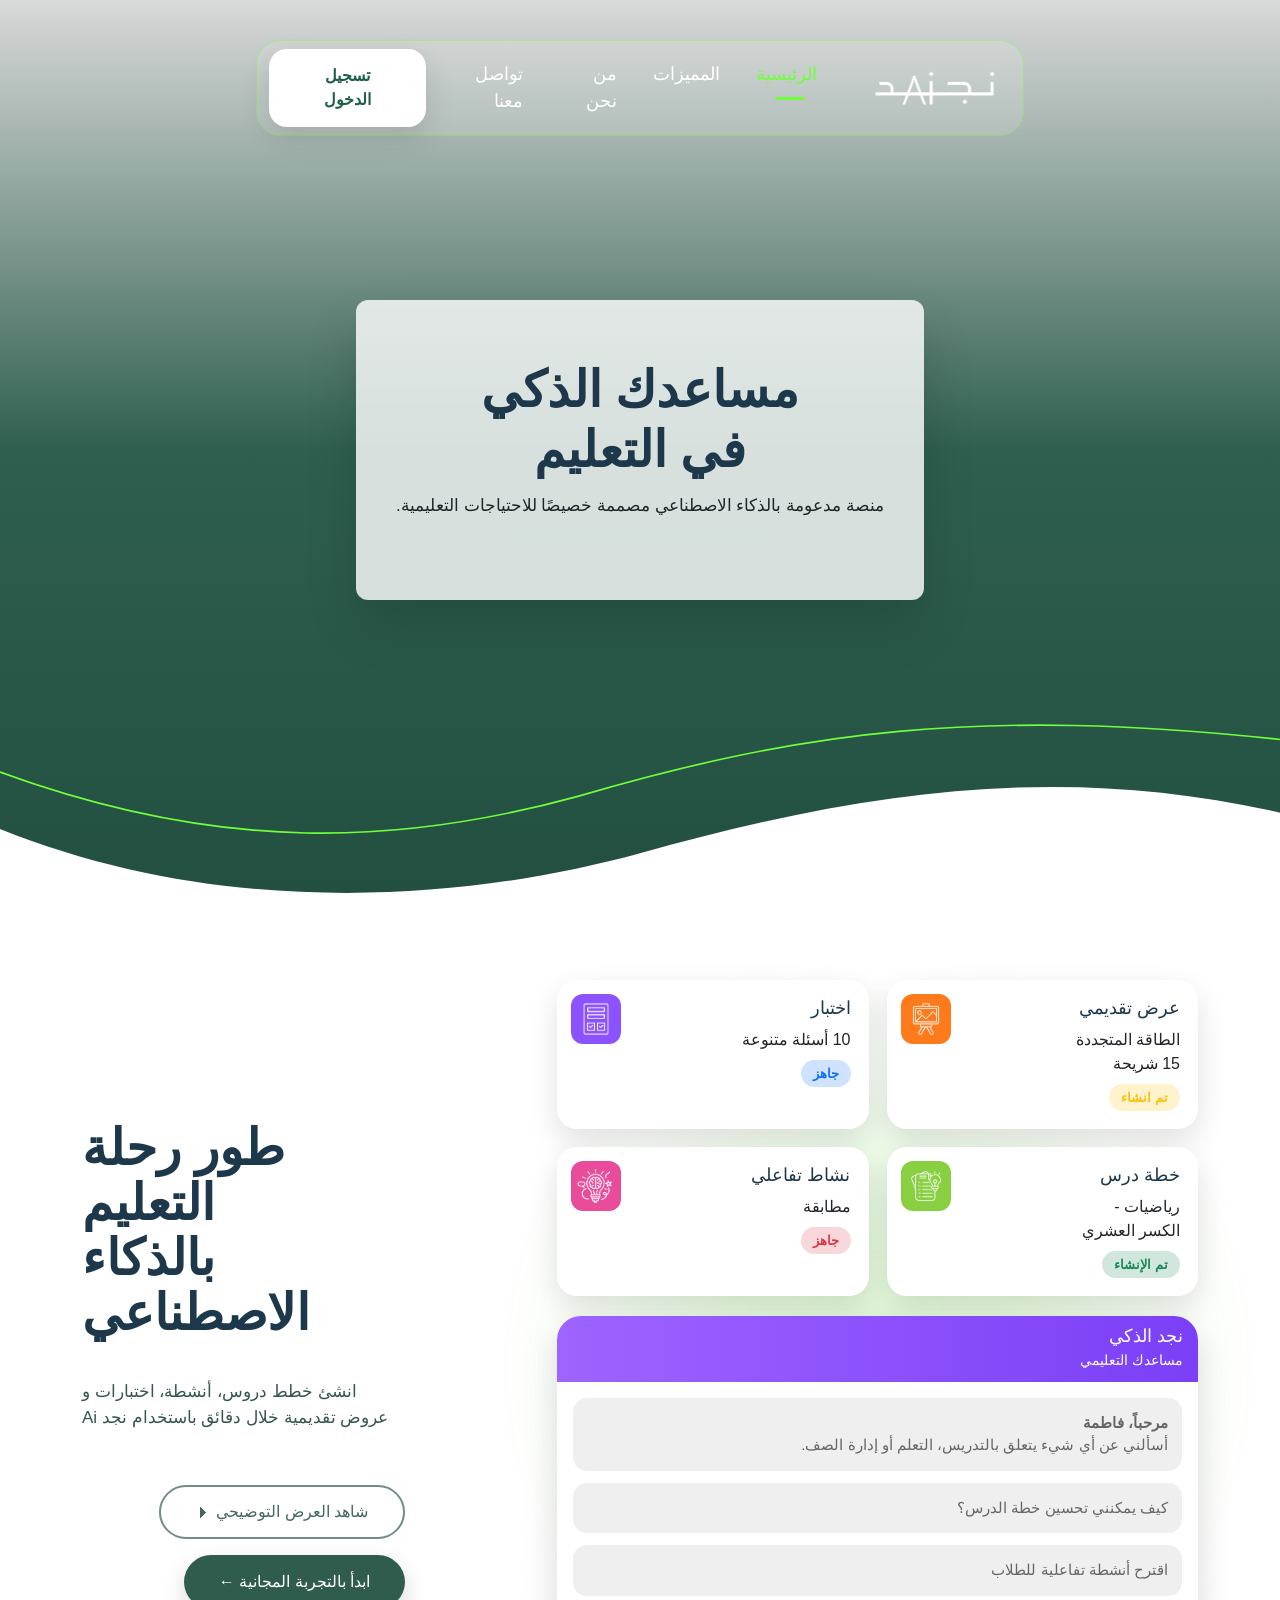
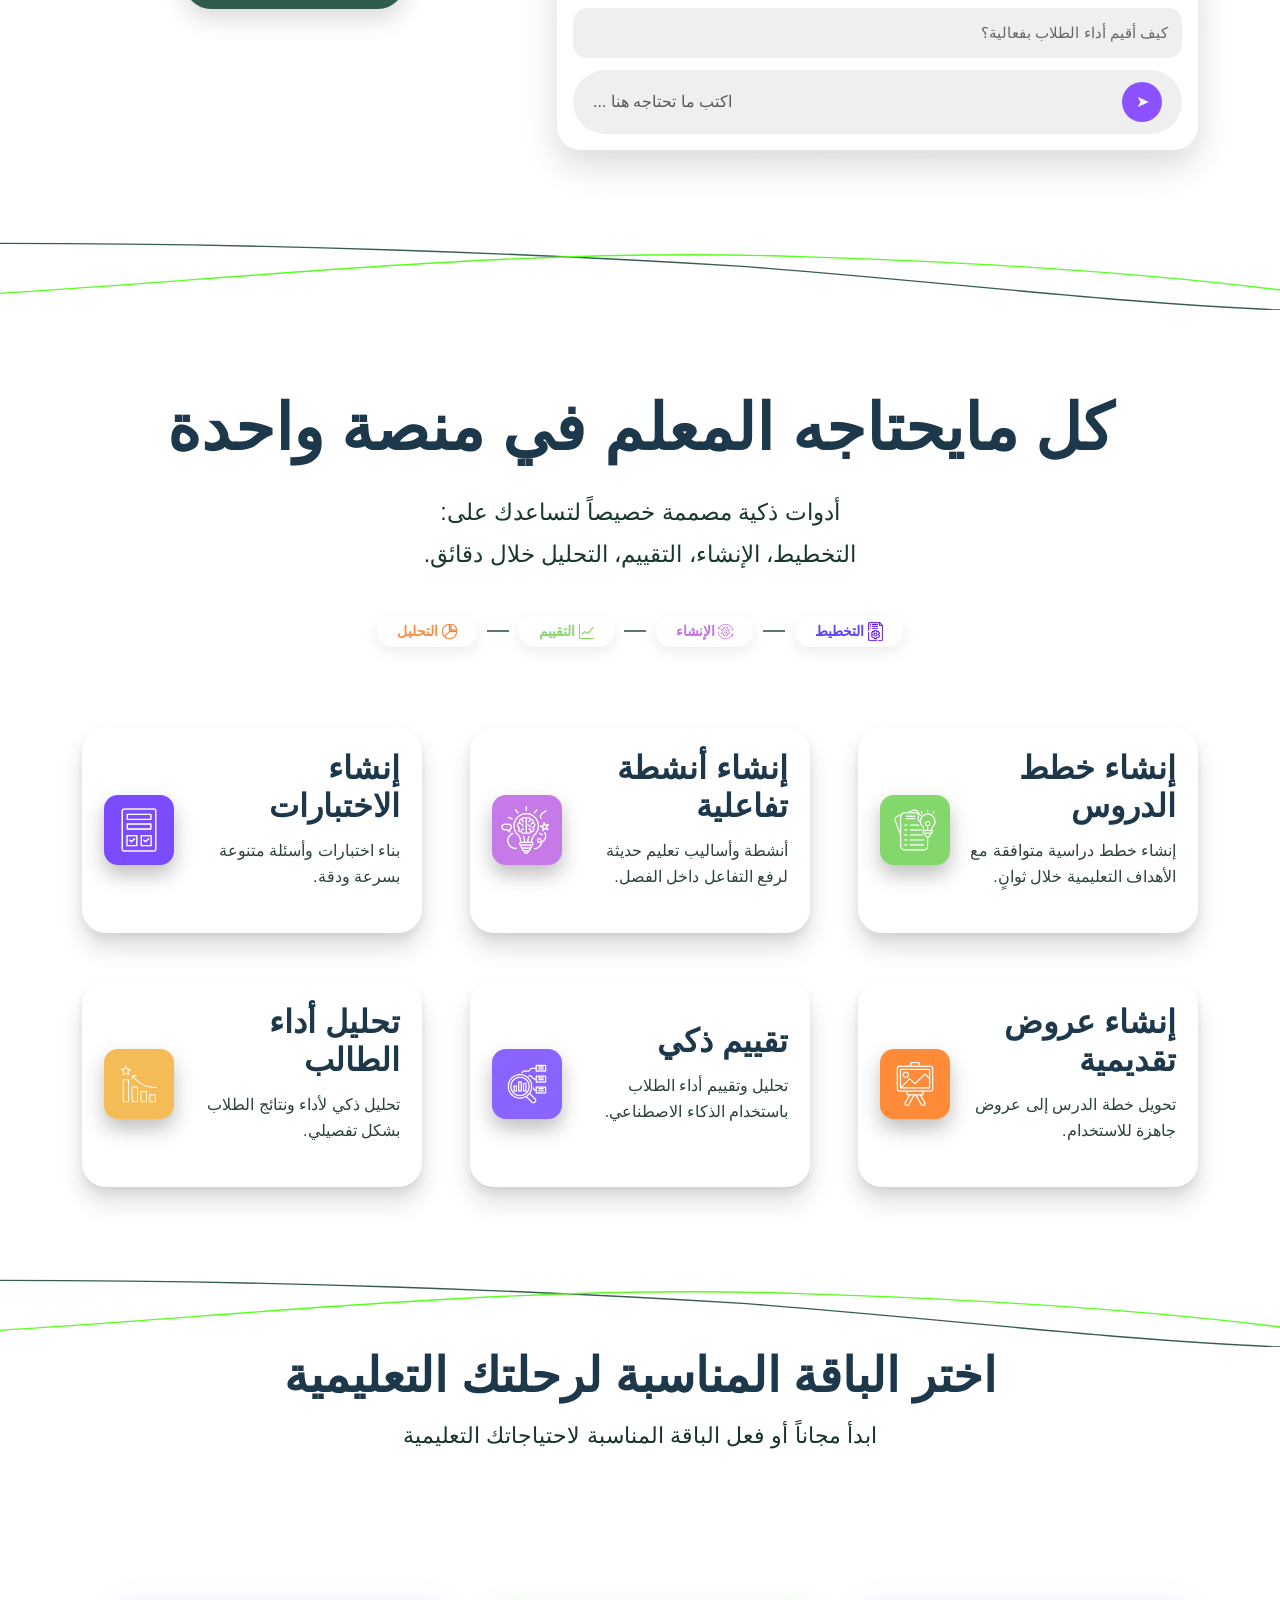
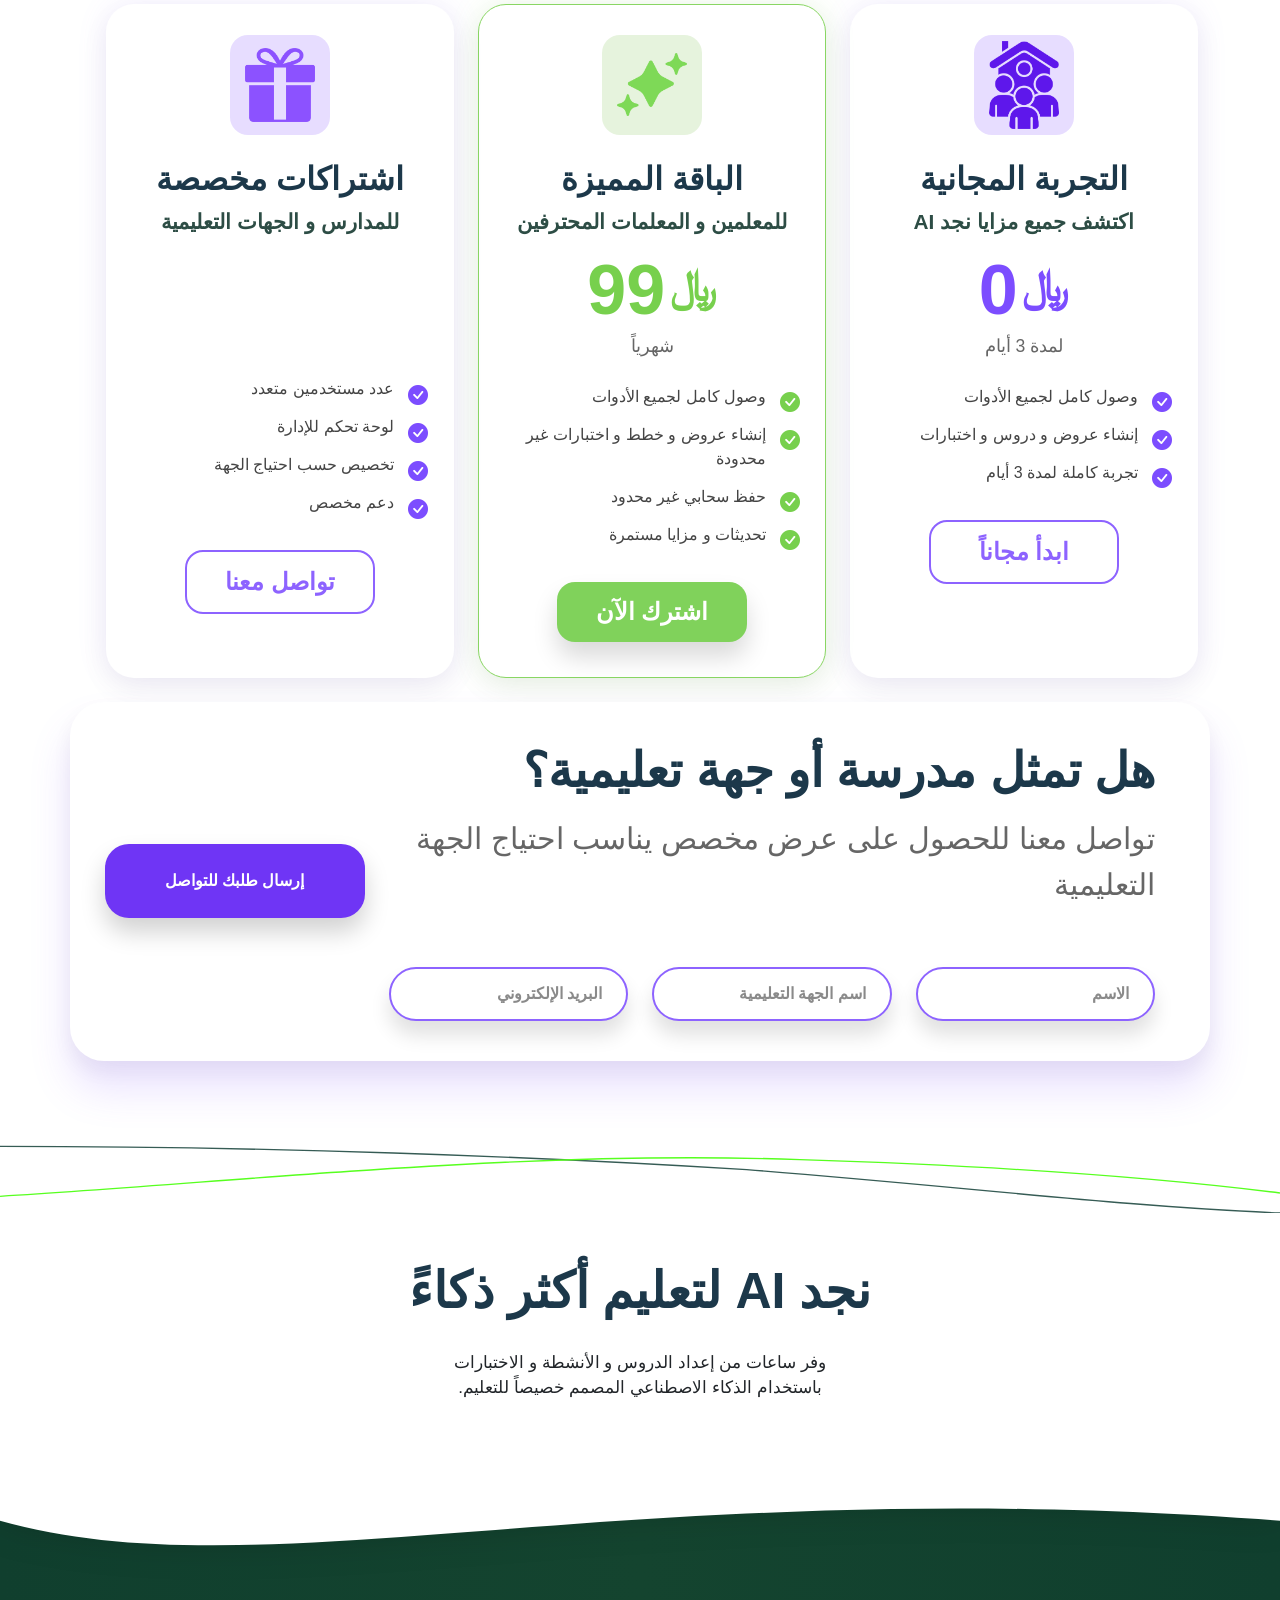
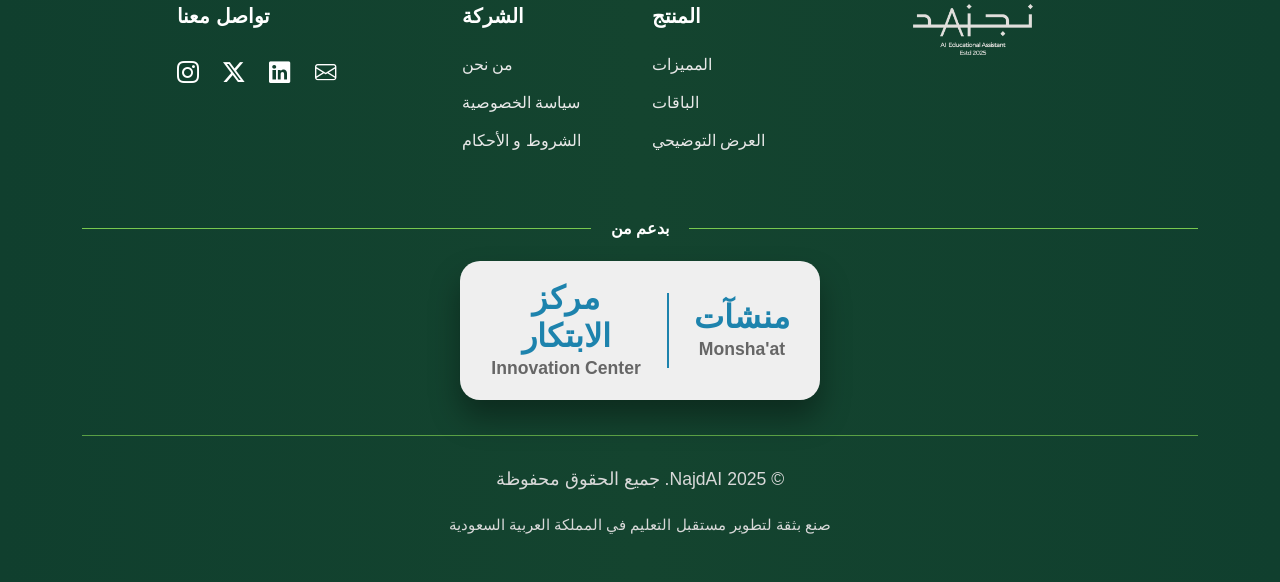
==== index.html @ ea8c284b "Add files via upload" ====
<!DOCTYPE html> 
<html lang="ar" dir="rtl">
<head>
    <meta charset="UTF-8">
    <meta name="viewport" content="width=device-width, initial-scale=1.0">
    <title> Najd AI | Home</title>
    <!-- Bootstrap 5 CSS -->
<link href="https://cdn.jsdelivr.net/npm/bootstrap@5.3.8/dist/css/bootstrap.min.css" rel="stylesheet">

<link rel="preconnect" href="https://fonts.googleapis.com">
<link rel="preconnect" href="https://fonts.gstatic.com" crossorigin>
<link href="https://fonts.googleapis.com/css2?family=Noto+Naskh+Arabic:wght@400..700&display=swap" rel="stylesheet">
<link href="https://cdn.jsdelivr.net/npm/bootstrap-icons@1.11.3/font/bootstrap-icons.css" rel="stylesheet">
   
<!-- Custom CSS -->
<link rel="stylesheet" href="assets/css/style.css">
</head>


<body class="home-page">
<nav class="navbar navbar-expand-lg custom-navbar">
    <div class="container">

        <a class="navbar-brand" href="index.html">
            <img src="assets/images/logo.png" alt="Logo" class="logo-white">
            <img src="assets/24.png" alt="Logo" class="logo-dark">
        </a>

        <button class="navbar-toggler" type="button"
            data-bs-toggle="collapse"
            data-bs-target="#mainNav">
            <span class="navbar-toggler-icon"></span>
        </button>

        <div class="collapse navbar-collapse justify-content-center" id="mainNav">

            <ul class="navbar-nav mx-auto">

                <li class="nav-item">
                    <a class="nav-link" href="index.html">الرئيسية</a>
                </li>

                 <li class="nav-item">
                    <a class="nav-link" href="features.html">المميزات</a>
                </li>

                <li class="nav-item">
                    <a class="nav-link" href="about.html">من نحن</a>
                </li>
                <li class="nav-item">
                    <a class="nav-link" href="contact.html">تواصل معنا</a>
                </li>



            </ul>

<a href="login.html" class="btn login-btn">

    <img
        src="assets/images/icons/1.png"
        alt="Login"
        class="login-icon"
    >

    <span>تسجيل الدخول</span>

</a>

        </div>
    </div>
</nav>



<section class="hero-area">

    <!-- Background Video -->
    <video class="hero-video" autoplay muted loop playsinline>
        <source src="assets/images/الرئيسية.mp4" type="video/mp4">
    </video>

    <!-- Overlay -->
    <div class="hero-overlay"></div>

    <!-- Hero Content -->
    <div class="content-card">
        <h1>
            مساعدك الذكي<br>
            في التعليم
        </h1>

        <p>
            منصة مدعومة بالذكاء الاصطناعي مصممة خصيصًا للاحتياجات التعليمية.
        </p>
    </div>

    <!-- Wave -->
    <div class="wave-wrapper">
        <svg viewBox="0 0 1440 320" preserveAspectRatio="none">

            <path
                class="wave-line"
                d="M0,160 C250,260 450,250 650,190 C900,110 1100,80 1440,120"
            />

            <path
                class="wave-fill"
                d="M0,230 C250,340 520,320 720,260 C980,180 1200,150 1440,210 L1440,320 L0,320 Z"
            />

        </svg>
    </div>

</section>


   <section class="hero">
            <div class="container">
                <div class="row align-items-center flex-column-reverse flex-md-row">
                    <!-- RIGHT -->

                    <div class="col-lg-7">
                        <div class="cards-wrapper">
                            <div class="glow"></div>

                            <div class="top-cards">
                                <div class="mini-card">
                                    <div class="icon-box orange"><img src="assets/images/icons/2.png" alt=""></div>

                                    <h4>عرض تقديمي</h4>
                                    <div>الطاقة المتجددة</div>
                                    <div>15 شريحة</div>

                                    <span class="badge-custom bg-warning-subtle text-warning mt-2">تم انشاء </span>
                                </div>

                                <div class="mini-card">
                                    <div class="icon-box purple"><img src="assets/images/icons/3.png" alt=""></div>

                                    <h4>اختبار</h4>

                                    <div>10 أسئلة متنوعة</div>

                                    <span class="badge-custom bg-primary-subtle text-primary mt-2">جاهز</span>
                                </div>

                                <div class="mini-card">
                                    <div class="icon-box green"><img src="assets/images/icons/4.png" alt=""></div>

                                    <h4>خطة درس</h4>

                                    <div>رياضيات -</div>
                                    <div>الكسر العشري</div>

                                    <span class="badge-custom bg-success-subtle text-success mt-2">تم الإنشاء</span>
                                </div>

                                <div class="mini-card">
                                    <div class="icon-box pink"><img src="assets/images/icons/5.png" alt=""></div>

                                    <h4>نشاط تفاعلي</h4>

                                    <div>مطابقة</div>

                                    <span class="badge-custom bg-danger-subtle text-danger mt-2">جاهز</span>
                                </div>
                            </div>

                            <div class="chat-card">
                                <div class="chat-header">
                                    <h3 class="mb-0 text-white">نجد الذكي</h3>

                                    <small>مساعدك التعليمي</small>
                                </div>

                                <div class="chat-body">
                                    <div class="msg">
                                        <b>مرحباً، فاطمة</b><br />
                                        أسألني عن أي شيء يتعلق بالتدريس، التعلم أو إدارة الصف.
                                    </div>

                                    <div class="msg">كيف يمكنني تحسين خطة الدرس؟</div>

                                    <div class="msg">اقترح أنشطة تفاعلية للطلاب</div>

                                    <div class="msg">كيف أقيم أداء الطلاب بفعالية؟</div>

                                    <div class="input-box">
                                        <button class="send-btn">➤</button>

                                        <span class="text-muted"> اكتب ما تحتاجه هنا ... </span>
                                    </div>
                                </div>
                            </div>
                        </div>
                    </div>
                    <!-- LEFT -->

                    <div class="col-lg-5">
                        <div class="hero-content">
                            <h1>
                                طور رحلة التعليم<br />
                                بالذكاء الاصطناعي
                            </h1>

                            <p>انشئ خطط دروس، أنشطة، اختبارات و عروض تقديمية خلال دقائق باستخدام نجد Ai</p>

                            <div class="d-flex gap-3 flex-wrap justify-content-lg-start justify-content-center">
                                <button class="btn-video">شاهد العرض التوضيحي ⏵</button>
                                <button class="btn-demo">ابدأ بالتجربة المجانية ←</button>
                            </div>
                        </div>
                    </div>
                </div>
            </div>
        </section>
        



<section class="curve-divider">
    <svg viewBox="0 0 1200 120" preserveAspectRatio="none">
        <!-- Dark line -->
        <path
            d="M0,20 C250,20 500,35 700,55 C900,80 1050,110 1200,120"
            class="line-dark"
        />

        <!-- Green line -->
        <path
            d="M0,95 C250,70 500,25 750,40 C950,50 1100,70 1200,90"
            class="line-green"
        />
    </svg>
</section>






<section class="services-sect">

<div class="container">

   <div class="row">
    <div class="com-md-12">
         <!-- TITLE -->

    <div class="text-center">

        <h2 class="services-sect-title">
            كل مايحتاجه المعلم في منصة واحدة
        </h2>

        <p class="services-sect-subtitle">
            أدوات ذكية مصممة خصيصاً لتساعدك على:
            <br>
            التخطيط، الإنشاء، التقييم، التحليل خلال دقائق.
        </p>

    </div>

    <!-- PROCESS -->

    <div class="services-sect-process-wrapper">

        <div class="services-sect-process">

            <span class="services-sect-step services-sect-plan"><img src="assets/images/icons/11.png" alt="icon"> التخطيط</span>

            <span class="services-sect-connector"></span>

            <span class="services-sect-step services-sect-create"><img src="assets/images/icons/12.png" alt="icon"> الإنشاء</span>

            <span class="services-sect-connector"></span>

            <span class="services-sect-step services-sect-evaluate"><img src="assets/images/icons/13.png" alt="icon"> التقييم</span>

            <span class="services-sect-connector"></span>

            <span class="services-sect-step services-sect-analyze"><img src="assets/images/icons/14.png" alt="icon"> التحليل</span>

        </div>

    </div>

    <!-- CARDS -->

    <div class="row g-5">

        <!-- 1 -->

        <div class="col-lg-4 col-md-6">
            <div class="services-sect-card flex-md-row flex-column-reverse">

                <div>
                    <h3 class="services-sect-card-title">
                        إنشاء خطط الدروس
                    </h3>

                    <p class="services-sect-card-text">
                        إنشاء خطط دراسية متوافقة مع الأهداف
                        التعليمية خلال ثوانٍ.
                    </p>
                </div>

                <div class="services-sect-icon services-sect-green">
                   <img src="assets/images/icons/4.png" alt="">
                </div>

            </div>
        </div>

        <!-- 2 -->

        <div class="col-lg-4 col-md-6">
            <div class="services-sect-card flex-md-row flex-column-reverse">

                <div>
                    <h3 class="services-sect-card-title">
                        إنشاء أنشطة تفاعلية
                    </h3>

                    <p class="services-sect-card-text">
                        أنشطة وأساليب تعليم حديثة
                        لرفع التفاعل داخل الفصل.
                    </p>
                </div>

                <div class="services-sect-icon services-sect-purple">
                    <img src="assets/images/icons/5.png" alt="">
                </div>

            </div>
        </div>

        <!-- 3 -->

        <div class="col-lg-4 col-md-6">
            <div class="services-sect-card flex-md-row flex-column-reverse">

                <div>
                    <h3 class="services-sect-card-title">
                        إنشاء الاختبارات
                    </h3>

                    <p class="services-sect-card-text">
                        بناء اختبارات وأسئلة متنوعة
                        بسرعة ودقة.
                    </p>
                </div>

                <div class="services-sect-icon services-sect-violet">
                    <img src="assets/images/icons/3.png" alt="">
                </div>

            </div>
        </div>

        <!-- 4 -->

        <div class="col-lg-4 col-md-6">
            <div class="services-sect-card flex-md-row flex-column-reverse">

                <div>
                    <h3 class="services-sect-card-title">
                        إنشاء عروض تقديمية
                    </h3>

                    <p class="services-sect-card-text">
                        تحويل خطة الدرس إلى عروض
                        جاهزة للاستخدام.
                    </p>
                </div>

                <div class="services-sect-icon services-sect-orange">
                    <img src="assets/images/icons/2.png" alt="">
                </div>

            </div>
        </div>

        <!-- 5 -->

        <div class="col-lg-4 col-md-6">
            <div class="services-sect-card flex-md-row flex-column-reverse">

                <div>
                    <h3 class="services-sect-card-title">
                        تقييم ذكي
                    </h3>

                    <p class="services-sect-card-text">
                        تحليل وتقييم أداء الطلاب
                        باستخدام الذكاء الاصطناعي.
                    </p>
                </div>

                <div class="services-sect-icon services-sect-blue">
                   <img src="assets/images/icons/7.png" alt="">
                </div>

            </div>
        </div>

        <!-- 6 -->

        <div class="col-lg-4 col-md-6">
            <div class="services-sect-card flex-md-row flex-column-reverse">

                <div>
                    <h3 class="services-sect-card-title">
                        تحليل أداء الطالب
                    </h3>

                    <p class="services-sect-card-text">
                        تحليل ذكي لأداء ونتائج الطلاب
                        بشكل تفصيلي.
                    </p>
                </div>

                <div class="services-sect-icon services-sect-gold">
                    <img src="assets/images/icons/8.png" alt="">
                </div>

            </div>
        </div>

    </div>

    </div>
   </div>
</div>

</section>




<section class="curve-divider">
    <svg viewBox="0 0 1200 120" preserveAspectRatio="none">
        <!-- Dark line -->
        <path
            d="M0,20 C250,20 500,35 700,55 C900,80 1050,110 1200,120"
            class="line-dark"
        />

        <!-- Green line -->
        <path
            d="M0,95 C250,70 500,25 750,40 C950,50 1100,70 1200,90"
            class="line-green"
        />
    </svg>
</section>







<section class="pricing-section pb-5">
    <div class="container">

      <div class="row">
          <div class="text-center mb-5">
            <h2 class="section-title">
                اختر الباقة المناسبة لرحلتك التعليمية
            </h2>

            <p class="section-subtitle">
                ابدأ مجاناً أو فعل الباقة المناسبة لاحتياجاتك التعليمية
            </p>
        </div>

        <div class="row justify-content-center g-4">

            <!-- Free Trial -->
            <div class="col-lg-4">
                <div class="pricing-card">

                    <div class="icons-box gift-box">
                        <img src="assets/images/icons/15.png" alt="">
                    </div>

                    <h3 class="card-title">التجربة المجانية</h3>

                    <div class="card-subtitle">
                        اكتشف جميع مزايا نجد AI
                    </div>

                    <div class="price-wrap">
                        <span class="currency price-alt">﷼</span>
                        <span class="amount price-alt">0</span>

                        <div class="price-note">
                            لمدة 3 أيام
                        </div>
                    </div>

                    <ul class="feature-list">
                        <li>
                            <i class="bi bi-check-circle-fill check-alt"></i>
                            وصول كامل لجميع الأدوات
                        </li>

                        <li>
                            <i class="bi bi-check-circle-fill check-alt"></i>
                            إنشاء عروض و دروس و اختبارات
                        </li>

                        <li>
                            <i class="bi bi-check-circle-fill check-alt"></i>
                            تجربة كاملة لمدة 3 أيام
                        </li>
                    </ul>

                    <button class="btn btn-outline-custom">
                        ابدأ مجاناً
                    </button>

                </div>
            </div>

            <!-- Featured -->
            <div class="col-lg-4">
                <div class="pricing-card featured-card">

                    <div class="icons-box star-box">
                       <img src="assets/images/icons/16.png" alt="">
                    </div>

                    <h3 class="card-title">الباقة المميزة</h3>

                    <div class="card-subtitle">
                        للمعلمين و المعلمات المحترفين
                    </div>

                    <div class="price-wrap">
                        <span class="currency price-highlight">﷼</span>
                        <span class="amount price-highlight">99</span>

                        <div class="price-note">
                            شهرياً
                        </div>
                    </div>

                    <ul class="feature-list">
                        <li>
                            <i class="bi bi-check-circle-fill check-main"></i>
                            وصول كامل لجميع الأدوات
                        </li>

                        <li>
                            <i class="bi bi-check-circle-fill check-main"></i>
                            إنشاء عروض و خطط و اختبارات غير محدودة
                        </li>

                        <li>
                            <i class="bi bi-check-circle-fill check-main"></i>
                            حفظ سحابي غير محدود
                        </li>

                        <li>
                            <i class="bi bi-check-circle-fill check-main"></i>
                            تحديثات و مزايا مستمرة
                        </li>
                    </ul>

                    <button class="btn btn-solid-custom">
                        اشترك الآن
                    </button>

                </div>
            </div>

            <!-- Enterprise -->
            <div class="col-lg-4">
                <div class="pricing-card">

                    <div class="icons-box group-box">
                       <img src="assets/images/icons/17.png" alt="">
                    </div>

                    <h3 class="card-title">اشتراكات مخصصة</h3>

                    <div class="card-subtitle">
                        للمدارس و الجهات التعليمية
                    </div>

                    <div style="height:105px;"></div>

                    <ul class="feature-list">
                        <li>
                            <i class="bi bi-check-circle-fill check-alt"></i>
                            عدد مستخدمين متعدد
                        </li>

                        <li>
                            <i class="bi bi-check-circle-fill check-alt"></i>
                            لوحة تحكم للإدارة
                        </li>

                        <li>
                            <i class="bi bi-check-circle-fill check-alt"></i>
                            تخصيص حسب احتياج الجهة
                        </li>

                        <li>
                            <i class="bi bi-check-circle-fill check-alt"></i>
                            دعم مخصص
                        </li>
                    </ul>

                    <button class="btn btn-outline-custom">
                        تواصل معنا
                    </button>

                </div>
            </div>

        </div>

        <div class="institution-box my-4">

            <div class="row align-items-center">

                <!-- Content -->
                <div class="col-lg-9">

                    <h1 class="institution-title">
                        هل تمثل مدرسة أو جهة تعليمية؟
                    </h1>

                    <p class="institution-subtitle">
                        تواصل معنا للحصول على عرض مخصص يناسب احتياج الجهة التعليمية
                    </p>

                    <div class="row g-4 mt-2">

                        <div class="col-md-4">
                            <div class="fake-field">
                                الاسم
                            </div>
                        </div>

                        <div class="col-md-4">
                            <div class="fake-field">
                                اسم الجهة التعليمية
                            </div>
                        </div>

                        <div class="col-md-4">
                            <div class="fake-field">
                                البريد الإلكتروني
                            </div>
                        </div>

                    </div>

                </div>

                <!-- Button -->
                <div class="col-lg-3 text-center text-lg-start mt-4 mt-lg-0">

                    <a href="#" class="institution-btn">
                        إرسال طلبك للتواصل
                    </a>

                </div>

            </div>

        </div>
      </div>
    </div>
</section>

<section class="curve-divider">
    <svg viewBox="0 0 1200 120" preserveAspectRatio="none">
        <!-- Dark line -->
        <path
            d="M0,20 C250,20 500,35 700,55 C900,80 1050,110 1200,120"
            class="line-dark"
        />

        <!-- Green line -->
        <path
            d="M0,95 C250,70 500,25 750,40 C950,50 1100,70 1200,90"
            class="line-green"
        />
    </svg>
</section>

<section class="text-center py-5">

    <h1 class="mb-4">
        نجد AI لتعليم أكثر ذكاءً
    </h1>

    <p class="mb-0">
        وفر ساعات من إعداد الدروس و الأنشطة و الاختبارات
        <br>
        باستخدام الذكاء الاصطناعي المصمم خصيصاً للتعليم.
    </p>

</section>








<footer class="footer-area">

    <!-- Top Wave -->
    <div class="footer-wave">
        <svg viewBox="0 0 1440 180" preserveAspectRatio="none">
            <path
                fill="#ffffff"
                d="M0,80
                   C300,170 700,20 1440,80
                   L1440,0
                   L0,0
                   Z">
            </path>
        </svg>
    </div>

    <div class="container">

        <div class="row text-center text-lg-start justify-content-center gy-5">

            <!-- Logo -->
            <div class="col-lg-3 col-md-6">
                <div class="footer-logo">
                    <img class="img-fluid" src="assets/25.png" alt="">
                </div>
            </div>

            <!-- Product -->
            <div class="col-lg-2 col-md-6">
                <h5 class="footer-title">المنتج</h5>

                <ul class="footer-links">
                    <li><a href="features.html">المميزات</a></li>
                    <li><a href="#">الباقات</a></li>
                    <li><a href="#">العرض التوضيحي</a></li>
                </ul>
            </div>

            <!-- Company -->
            <div class="col-lg-2 col-md-6">
                <h5 class="footer-title">الشركة</h5>

                <ul class="footer-links">
                    <li><a href="about.html">من نحن</a></li>
                    <li><a href="privacy-policy.html">سياسة الخصوصية</a></li>
                    <li><a href="terms-conditions.html">الشروط و الأحكام</a></li>
                </ul>
            </div>

            <!-- Contact -->
            <div class="col-lg-3 col-md-6">
                <h5 class="footer-title">تواصل معنا</h5>

                <div class="social-links">

                    <a href="#">
                        <i class="bi bi-envelope"></i>
                    </a>

                    <a href="#">
                        <i class="bi bi-linkedin"></i>
                    </a>

                    <a href="#">
                        <i class="bi bi-twitter-x"></i>
                    </a>

                    <a href="#">
                        <i class="bi bi-instagram"></i>
                    </a>

                </div>
            </div>

        </div>

        <!-- Supported -->
        <div class="support-area">

            <div class="support-header">
                <span>بدعم من</span>
            </div>

            <div class="support-card">

                <div class="support-brand">
                    <div class="support-name">منشآت</div>
                    <div class="support-sub">Monsha'at</div>
                </div>

                <div class="support-divider"></div>

                <div class="support-brand">
                    <div class="support-name">مركز الابتكار</div>
                    <div class="support-sub">Innovation Center</div>
                </div>

            </div>

        </div>

        <!-- Bottom -->
        <div class="footer-bottom">

            <p class="copyright">
                © 2025 NajdAI. جميع الحقوق محفوظة
            </p>

            <p class="location">
                صنع بثقة لتطوير مستقبل التعليم في المملكة العربية السعودية
            </p>

        </div>

    </div>

</footer>









<script src="https://cdn.jsdelivr.net/npm/bootstrap@5.3.2/dist/js/bootstrap.bundle.min.js"></script>
 <script src="https://code.jquery.com/jquery-3.7.1.min.js"></script>
<script src="assets/js/main.js"></script>





</body>
</html>
---- assets/css/style.css ----
:root{
    --primary:#1f5f46;
    --primary-dark:#0e3d2b;
    --active:#70ff3b;
    --border:#6fff3bb4;

    --white:#fff;
    --text:#24332c;

    --shadow:0 10px 30px rgba(0,0,0,.12);


    --dark:#1f4638;
    --green:#8ed96b;
    --purple:#c27ae7;
    --orange:#ff8b38;
    --blue:#6c63ff;



}
h1, h2, h3 ,h4 {
    color:#1c384a !important;
}
h1, h2{
    font-size: 50px;
    font-weight: 600;
}
p{
    font-size: 17px;
    font-weight: 500;
    padding: 5px 0px;
}
body{
    font-family: "Cairo", sans-serif;
    overflow-x: hidden;
}
html,
body{
    overflow-x:hidden;
}
/* =====================
   NAVBAR
===================== */

.custom-navbar{
    width:100%;
    z-index:999;
}

.custom-navbar .nav-link{
    font-size:18px;
    padding:12px 20px;
    position:relative;
    margin:0 10px;
    font-weight:400;
}

.custom-navbar .nav-link.active{
    color:var(--active);
}

.custom-navbar .nav-link.active::after{
    content:'';
    position:absolute;
    bottom:0;
    right:20px;

    width:30px;
    height:3px;

    background:var(--active);
    border-radius:20px;
}

/* =====================
   LOGO
===================== */

.navbar-brand img{
    width:120px;
}

.logo-white{
    display:block;
}

.logo-dark{
    display:none;
}
/* =====================
   HOME TOGGLER WHITE
===================== */

.home-page .navbar-toggler{
    border-color:rgba(255,255,255,.4);
}

.home-page .navbar-toggler:focus{
    box-shadow:none;
}

.home-page .navbar-toggler-icon{
    background-image:url("data:image/svg+xml,%3csvg xmlns='http://www.w3.org/2000/svg' viewBox='0 0 30 30'%3e%3cpath stroke='rgba%28255,255,255,1%29' stroke-linecap='round' stroke-miterlimit='10' stroke-width='2' d='M4 7h22M4 15h22M4 23h22'/%3e%3c/svg%3e");
}

/* =====================
   INNER PAGE TOGGLER
===================== */

.inner-page .navbar-toggler{
    border-color:rgba(0,0,0,.15);
}

.inner-page .navbar-toggler:focus{
    box-shadow:none;
}
/* =====================
   HOME PAGE
===================== */

.home-page .custom-navbar{
    position:absolute;
    top:40px;
    left:50%;
    transform:translateX(-50%);

    width:60%;

    background:rgba(255,255,255,.15);
    border:1px solid rgba(93,255,5,.3);
    border-radius:24px;
}

.home-page .nav-link{
    color:#fff;
}

.home-page .logo-white{
    display:block;
}

.home-page .logo-dark{
    display:none;
}

/* =====================
   INNER PAGE
===================== */

.inner-page .custom-navbar{
    position:relative;

    background:#fff;

    border-bottom:2px solid var(--border);

    box-shadow:
    rgba(0,0,0,.06)
    0px 2px 4px 0px inset;

    padding:12px 0;
}

.inner-page .nav-link{
    color:#222;
}

.inner-page .nav-link:hover{
    color:var(--primary);
}

.inner-page .logo-white{
    display:none;
}

.inner-page .logo-dark{
    display:block;
}
/* =====================
   LOGIN BUTTON
===================== */

.login-btn{
    display:flex;
    align-items:center;
    justify-content:center;
    gap:10px;

    background:#fff;
    color:var(--primary);

    padding:14px 30px;

    border-radius:18px;

    font-weight:600;

    box-shadow:var(--shadow);

    text-decoration:none;
}

/* Icon */

.login-icon{
    width:18px;
    height:18px;
    object-fit:contain;
}

/* =====================
   HOMEPAGE
===================== */

.home-page .login-icon{
    display:none;
}

/* =====================
   INNER PAGE
===================== */

.inner-page .login-btn{
    background:#fff;
    color:#222;
}

.inner-page .login-icon{
    display:block;
}
.btn:hover {
   color:var(--primary);

    background-color:#fff;
    border-color: none;
}

.hero-area{
    position:relative;
    width:100%;
    min-height:100vh;

    display:flex;
    justify-content:center;
    align-items:center;

    overflow:hidden;
}

/* Video */

.hero-video{
    position:absolute;
    inset:0;

    width:100%;
    height:100%;

    object-fit:cover;

    z-index:1;
}

/* Overlay */

.hero-overlay{
    position:absolute;
    inset:0;

    background:
    linear-gradient(
        to bottom,
        rgba(0,0,0,.15),
        rgba(17, 72, 54, 0.873),
        rgba(10,60,43,.90)
    );

    z-index:2;
}

/* Content */

.content-card{
    position:relative;
    z-index:5;

    background:rgba(255, 255, 255, 0.807);

    padding:60px 40px;
    margin: 0px 40px;
    border-radius:12px;

    text-align:center;

    box-shadow:0 25px 50px rgba(0,0,0,.15);
}

/* Wave */

.wave-wrapper{
    position:absolute;
    bottom:-2px;
    left:0;
    width:100%;
    z-index:4;
}

.wave-wrapper svg{
    width:100%;
    height:260px;
    display:block;
}

.wave-fill{
    fill:#ffffff;
}

.wave-line{
    fill:none;
    stroke:#70ff3b;
    stroke-width:2;
}







            .hero {
                min-height: 100vh;
                display: flex;
                align-items: center;
                padding: 80px 0;
            }

            /* LEFT CONTENT */

            .hero-content h1 {
                line-height: 1.1;
                color: #1f4337;
            }

            .hero-content p {
                color: #35574b;
                margin-top: 25px;
                margin-bottom: 50px;
            }
    h3, h4 {
    font-size: 18px;
    font-weight: 500;
   }
            .btn-demo {
                background: #2f5c4c;
                color: #fff;
                padding: 15px 35px;
                border-radius: 50px;
                border: none;
                font-weight: 500;
                box-shadow: 0 10px 25px rgba(0, 0, 0, 0.15);
            }

            .btn-video {
                border: 2px solid #6f8f82;
                color: #44685a;
                padding: 13px 35px;
                border-radius: 50px;
                background: transparent;
            }

            /* RIGHT SIDE */

            .cards-wrapper {
                position: relative;
                width: 100%;
                max-width: 700px;
                margin: auto;
            }

            .glow {
                position: absolute;
                width: 500px;
                height: 500px;
                background: #bdf3a7;
                border-radius: 50%;
                filter: blur(80px);
                opacity: 0.4;
                left: 50%;
                top: 50%;
                transform: translate(-50%, -50%);
                z-index: 0;
            }

            .top-cards {
                display: grid;
                grid-template-columns: repeat(2, 1fr);
                gap: 18px;
                margin-bottom: 20px;
                position: relative;
                z-index: 2;
            }

            .mini-card {
                background: #fff;
                border-radius: 20px;
                padding: 18px;
                box-shadow: 0 12px 30px rgba(0, 0, 0, 0.12);
                position: relative;
                animation: float 4s ease-in-out infinite;
            }

            .mini-card:nth-child(2) {
                animation-delay: 0.5s;
            }

            .mini-card:nth-child(3) {
                animation-delay: 1s;
            }

            .mini-card:nth-child(4) {
                animation-delay: 1.5s;
            }

            @keyframes float {
                0%,
                100% {
                    transform: translateY(0);
                }
                50% {
                    transform: translateY(-15px);
                }
            }

            .icon-box {
                width: 50px;
                height: 50px;
                border-radius: 12px;
                display: flex;
                align-items: center;
                justify-content: center;
                color: white;
                font-size: 22px;
                position: absolute;
                top: 14px;
                left: 14px;
            }
                .icon-box img {
                    width: 50px;
                }

            .orange {
                background: #ff7a1a;
            }

            .green {
                background: #89cf42;
            }

            .pink {
                background: #ea4c9c;
            }

            .purple {
                background: #8c52ff;
            }

            .badge-custom {
                display: inline-block;
                padding: 4px 12px;
                border-radius: 20px;
                font-size: 13px;
                font-weight: 700;
            }

            /* CHAT CARD */

            .chat-card {
                background: #fff;
                border-radius: 24px;
                overflow: hidden;
                box-shadow: 0 15px 35px rgba(0, 0, 0, 0.15);
                position: relative;
                z-index: 2;
            }

            .chat-header {
                background: linear-gradient(90deg, #9d64ff, #7b3ff7);
                color: white;
                padding: 10px 15px;
            }

            .chat-body {
                padding: 16px;
            }

            .msg {
                background: #efefef;
                border-radius: 14px;
                padding: 14px;
                margin-bottom: 12px;
                font-size: 15px;
                color: #666;
            }

            .input-box {
                background: #efefef;
                border-radius: 40px;
                padding: 12px 20px;
                display: flex;
                align-items: center;
                justify-content: space-between;
            }

            .send-btn {
                width: 40px;
                height: 40px;
                border-radius: 50%;
                background: #8c52ff;
                color: white;
                border: none;
            }

            /* Responsive */

            @media (max-width: 991px) {
                .hero-content {
                    text-align: center;
                    margin-bottom: 60px;
                }

                .hero-content h1 {
                    font-size: 48px;
                }

                .hero-content p {
                    font-size: 22px;
                }

                .top-cards {
                    grid-template-columns: 1fr;
                }
            }






















.curve-divider {
    width: 100%;
    height: clamp(40px, 8vw, 80px); /* responsive height */
    overflow: hidden;
}

.curve-divider svg {
    width: 100%;
    height: 100%;
    display: block;
}

.line-dark {
    fill: none;
    stroke: #365c55;
    stroke-width: 2;
}

.line-green {
    fill: none;
    stroke: #57ff1f;
    stroke-width: 2;
}




/* SECTION */
.services-sect{
    padding:80px 0;
}

/* TITLE */
.services-sect-title{
    font-size:clamp(2.2rem,5vw,4rem);
    font-weight:800;
    color:var(--dark);
    margin-bottom:20px;
}

.services-sect-subtitle{
    color:#18372d;
    font-size:1.45rem;
    line-height:1.8;
    max-width:850px;
    margin:auto;
}

/* PROCESS */

.services-sect-process-wrapper{
    margin-top:35px;
    margin-bottom:80px;
}
span.services-sect-step img {
    width: 15px;
}
.services-sect-process{
    display:flex;
    justify-content:center;
    align-items:center;
    flex-wrap:wrap;
    gap:10px;
}

.services-sect-step{
    background:#fff;
    border-radius:50px;
    padding:5px 20px;
    font-weight:700;
    font-size:14px;
    box-shadow:0 5px 15px rgba(0,0,0,.08);
}

.services-sect-connector{
    width:22px;
    height:2px;
    background:#59796e;
}

.services-sect-plan{color:#5c44ff;}
.services-sect-create{color:#c06fe7;}
.services-sect-evaluate{color:#8bd36d;}
.services-sect-analyze{color:#ff8c42;}

/* CARDS */

.services-sect-card{
    background:#fff;
    border-radius:24px;
    padding:22px;
    height:100%;
    display:flex;
    align-items:center;
    gap:20px;
    transition:.35s;
    box-shadow:
    0 16px 24px rgba(0,0,0,.12),
    0 5px 10px rgba(0,0,0,.08);
}

.services-sect-card:hover{
    transform:translateY(-8px);
}

.services-sect-icon{
    width:70px;
    height:70px;
    min-width:70px;
    border-radius:14px;
    display:flex;
    justify-content:center;
    align-items:center;
    color:#fff;
    font-size:32px;
    box-shadow:0 10px 20px rgba(0,0,0,.25);
}
.services-sect-icon img{

    width: 70px;
}

.services-sect-green{background:#84d86b;}
.services-sect-purple{background:#c57ae7;}
.services-sect-violet{background:#7b4cff;}
.services-sect-orange{background:#ff8a37;}
.services-sect-gold{background:#f4bb57;}
.services-sect-blue{background:#8b63ff;}
.services-sect-red{
    background:#ff6b6b;
}

.services-sect-teal{
    background:#20c997;
}

.services-sect-sky{
    background:#4dabf7;
}

.services-sect-card-title{
    font-size:2rem;
    font-weight:800;
    color:var(--dark);
    margin-bottom:8px;
}

.services-sect-card-text{
    color:#2d423a;
    line-height:1.6;
    font-size:1rem;
}




/* MOBILE */

@media(max-width:768px){

    .services-sect{
        padding:60px 0;
    }

    .services-sect-subtitle{
        font-size:1.1rem;
    }

    .services-sect-card{
        text-align:center;
        flex-direction:column;
    }

    .services-sect-card-title{
        font-size:1.6rem;
    }

    .services-sect-connector{
        display:none;
    }

    .services-sect-process{
        gap:12px;
    }
}







.section-title{
            font-size:3rem;
            font-weight:800;
            color:#18322b;
            margin-bottom:10px;
        }

        .section-subtitle{
            font-size:1.4rem;
            color:#18322b;
            margin-bottom:50px;
        }

        .pricing-card{
            background:#fff;
            border-radius:28px;
            padding:30px 25px 35px;
            height:100%;
            text-align:center;
            box-shadow:
                0 12px 30px rgba(0,0,0,.05),
                0 0 30px rgba(145,118,255,.12);
            border:1px solid transparent;
        }

        .featured-card{
            border:1.5px solid #89d663;
            box-shadow:
                0 12px 30px rgba(0,0,0,.05),
                0 0 30px rgba(137,214,99,.15);
        }

        .icons-box{
            width:100px;
            height:100px;
            margin:0 auto 25px;
            border-radius:18px;
            display:flex;
            align-items:center;
            justify-content:center;
            font-size:52px;
        }
.icons-box img {
    width: 70px;
}
        .gift-box{
            background:#e7ddff;
            color:#7c4dff;
        }

        .star-box{
            background:#e6f3dd;
            color:#77d04d;
        }

        .group-box{
            background:#e7ddff;
            color:#7c4dff;
        }

        .card-title{
            font-size:2rem;
            font-weight:800;
            color:#1f3a34;
            margin-bottom:8px;
        }

        .card-subtitle{
            color:#2d4d45;
            font-size:1.3rem;
            font-weight:600;
            margin-bottom:10px;
        }

        .price-wrap{
            margin:18px 0;
        }

        .currency{
            font-size:42px;
            font-weight:800;
            vertical-align:top;
        }

        .amount{
            font-size:70px;
            line-height:1;
            font-weight:800;
        }

        .price-note{
            font-size:1.1rem;
            color:#666;
            margin-top:8px;
        }

        .price-highlight{
            color:#77d04d;
        }

        .price-alt{
            color:#7c4dff;
        }

        .feature-list{
            list-style:none;
            padding:0;
            margin:25px 0 35px;
        }

        .feature-list li{
            position:relative;
            padding-right:34px;
            margin-bottom:14px;
            color:#444;
            font-weight: 500;
            font-size:1rem;
            text-align: right;
        }

        .feature-list li i{
            position:absolute;
            right:0;
            top:3px;
            font-size:20px;
        }

        .check-main{
            color:#77d04d;
        }

        .check-alt{
            color:#7c4dff;
        }

        .btn-outline-custom{
            border:2px solid #8d63ff;
            color:#8d63ff;
            background:#fff;
            border-radius:18px;
            min-width:190px;
            padding:12px 24px;
            font-size:1.5rem;
            font-weight:700;
        }

        .btn-solid-custom{
            background:#80d25b;
            color:#fff;
            border:none;
            border-radius:18px;
            min-width:190px;
            padding:12px 24px;
            font-size:1.5rem;
            font-weight:700;
            box-shadow:0 15px 25px rgba(0,0,0,.15);
        }

        @media (max-width:991px){
            .pricing-card{
                margin-bottom:25px;
            }

            .section-title{
                font-size:2.2rem;
            }

            .section-subtitle{
                font-size:1.1rem;
            }

            .amount{
                font-size:55px;
            }
            
        .feature-list li{
            text-align: center;
        }
        }


        .institution-contact-section{
    padding:40px 0 90px;
}







/* ==================================
   GOALS SECTION
================================== */

.najd-goals-section{
    background:#fff;
}

.najd-goals-title{
    color:#163c2d;
    font-weight:700;
    font-size:clamp(2rem,3vw,4rem);
}

/* Top Cards */

.najd-goal-card{
    background:#fafafa;
    border-radius:24px;

    padding:2.5rem 2rem;

    text-align:center;
    height:100%;

    transition:.3s;
}

.najd-goal-card:hover{
    transform:translateY(-4px);
}

.najd-goal-icon{
    width:110px;
    height:110px;

    margin:0 auto 2rem;

    background:#eef5e8;
    border-radius:12px;

    display:flex;
    align-items:center;
    justify-content:center;
}

.najd-goal-icon i{
    font-size:3.5rem;
    color:#24553f;
}

.najd-goal-card h3{
    color:#3d6a5b !important;
    font-weight:700;
    margin-bottom:1.5rem;
    font-size:clamp(1.8rem,2vw,3rem);
}

.najd-goal-card p{
    color:#2e3d45;
    line-height:1.7;
    margin:0;
    font-size:1.2rem;
}

/* Bottom Cards */

.najd-info-box{
    background:#fafafa;
    border-radius:24px;
    padding:2.5rem;
    height:100%;
}

.najd-info-icon{
    width:115px;
    height:115px;

    margin:auto;

    border-radius:12px;

    display:flex;
    align-items:center;
    justify-content:center;
}
.najd-info-icon img{
    width: 60px;
}
.najd-info-icon i{
    font-size:3.7rem;
}

.najd-info-icon-green{
    background:#dfeae4;
}

.najd-info-icon-green i{
    color:#5c7d70;
}

.najd-info-icon-purple{
    background:#ede1f6;
}

.najd-info-icon-purple i{
    color:#7a15b8;
}
.bg_extra {
       background: rgba(93, 1, 159, 0.119) !important;
}
.najd-info-title{
    color:#1f4d39;
    font-weight:700;
    margin-bottom:1rem;
    font-size:clamp(2rem,2.2vw,3rem);
}

.najd-purple{
    color:#7a15b8;
}

.najd-info-text{
    color:#28353d;
    line-height:1.5;
    margin:0;
    font-size:1.25rem;
}

/* Tablet */

@media (max-width:991px){

    .najd-goal-card{
        padding:2rem 1.5rem;
    }

    .najd-goal-icon{
        width:90px;
        height:90px;
    }

    .najd-goal-icon i{
        font-size:3rem;
    }

    .najd-info-icon{
        width:90px;
        height:90px;
    }

    .najd-info-icon i{
        font-size:3rem;
    }
}

/* Mobile */

@media (max-width:767px){

    .najd-goals-title{
        margin-bottom:1rem;
    }

    .najd-goal-card{
        border-radius:20px;
    }

    .najd-info-box{
        text-align:center;
    }

    .najd-info-box .row{
        flex-direction:column-reverse;
    }

    .najd-info-icon{
        margin-top:1.5rem;
    }

    .najd-info-text{
        font-size:1rem;
    }
}











.institution-section{
    padding:40px 0 90px;
}

.institution-box{
    background:#fff;
    border-radius:34px;
    padding:40px 55px;

    box-shadow:
        0 28px 40px rgba(140,95,255,.18),
        0 10px 20px rgba(0,0,0,.05);
}

.institution-title{
    color:#1f3a34;
    font-size:3rem;
    font-weight:800;
    margin-bottom:12px;
}

.institution-subtitle{
    color:#666;
    font-size:1.9rem;
    font-weight:500;
    margin-bottom:30px;
}

.institution-btn{
    display:inline-flex;
    align-items:center;
    justify-content:center;

    min-width:260px;
    height:74px;

    background:#6f35f5;
    color:#fff;
    text-decoration:none;

    border-radius:24px;
    font-size:1rem;
    font-weight:700;

    box-shadow:
        0 14px 24px rgba(0,0,0,.18);
}

.institution-btn:hover{
    color:#fff;
}

.fake-field {
    height: 54px;
    background: #fff;
    border: 2px solid #8d63ff;
    border-radius: 999px;
    display: flex;
    align-items: center;
    justify-content: flex-start;
    padding-inline: 24px;
    color: #8a8a8a;
    font-size: 1rem;
    font-weight: 600;
    box-shadow: 0 14px 20px rgba(0, 0, 0, .12);
}
/* Tablet */
@media (max-width:991px){

    .institution-box{
        padding:35px 25px;
        text-align:center;
    }

    .institution-title{
        font-size:2.2rem;
    }

    .institution-subtitle{
        font-size:1.2rem;
    }

    .institution-btn{
        min-width:240px;
        font-size:1.4rem;
    }
}

/* Mobile */
@media (max-width:767px){

    .institution-box{
        border-radius:24px;
        padding:25px 18px;
    }

    .institution-title{
        font-size:1.8rem;
        line-height:1.5;
    }

    .institution-subtitle{
        font-size:1rem;
        margin-bottom:20px;
    }

    .fake-field{
        font-size:1rem;
        height:50px;
    }

    .institution-btn{
        width:100%;
        min-width:100%;
        height:60px;
        font-size:1.1rem;
    }
}












.footer-area{
    position:relative;
    overflow:hidden;
    background:linear-gradient(
        90deg,
        #103f2e 0%,
        #14442f 50%,
        #103f2e 100%
    );
    color:#fff;
    padding-bottom:40px;
}

.footer-wave{
    width:100%;
    line-height:0;
}

.footer-wave svg{
    display:block;
    width:100%;
    height:150px;
    filter:drop-shadow(0 -10px 20px rgba(0,0,0,.25));
}

.footer-area .container{
    max-width:1140px;
}

.footer-logo{
    text-align:center;
    width:120px;
    margin:0 auto;
}

.footer-logo h2{
    font-size:4rem;
    font-weight:300;
    margin-bottom:0;
    color:#dcdcdc !important;
}

.footer-logo small{
    color:#cfcfcf;
    font-size:.75rem;
}

.footer-title{
    color:#fff;
    font-weight:700;
    margin-bottom:25px;
}

.footer-links{
    list-style:none;
    padding:0;
    margin:0;
}

.footer-links li{
    margin-bottom:14px;
}

.footer-links a{
    color:#e8e8e8;
    text-decoration:none;
}

.social-links{
    display:flex;
    justify-content:left;
    gap:24px;
    margin-top:30px;
}

.social-links a{
    color:#fff;
    font-size:1.35rem;
}

.support-area{
    margin-top:50px;
}

.support-header{
    display:flex;
    align-items:center;
    gap:20px;
    margin-bottom:20px;
}

.support-header::before,
.support-header::after{
    content:"";
    flex:1;
    height:1px;
    background:#78c84f;
}

.support-header span{
    color:#fff;
    font-weight:700;
}

.support-card{
    max-width:100%;
     width:360px;
    margin:auto;

    background:#efefef;
    border-radius:20px;

    display:flex;
    align-items:center;
    justify-content:center;

    padding:18px 30px;

    box-shadow:
        0 18px 30px rgba(0,0,0,.35);
}

.support-brand{
    text-align:center;
}

.support-name{
    color:#1d83ad;
    font-size:2rem;
    font-weight:800;
    line-height:1.2;
}

.support-sub{
    color:#666;
    font-size:1.1rem;
    font-weight:600;
}

.support-divider{
    width:2px;
    height:75px;
    background:#1d83ad;
    margin:0 25px;
}

.footer-bottom{
    margin-top:35px;
    padding-top:25px;
    border-top:1px solid rgba(120,200,79,.7);
    text-align:center;
}

.copyright{
    margin-bottom:12px;
    color:#d9d9d9;
    font-size:1.1rem;
}

.location{
    color:#d9d9d9;
    font-size:.95rem;
    margin-bottom:0;
}

@media (max-width:991px){

    .footer-logo{
        margin-bottom:20px;
    }

    .footer-title{
        text-align:center;
    }

    .footer-links{
        text-align:center;
    }

    .social-links{
        justify-content:center;
    }

    .footer-wave svg{
        height:100px;
    }

    .support-card{
        width:100%;
    }
}







.common-hero {
    background:
        linear-gradient(
            90deg,
            rgba(6, 31, 22, 0.986) 0%,
            rgb(10, 54, 34) 35%,
            rgba(16, 68, 43, 0.836) 55%,
            rgba(16, 68, 43, 0.297) 70%,
            rgba(16, 68, 43, 0) 100%
        ),
        url('../images/commonhero.png');

    background-size: cover;
    background-position: center;
    min-height: 500px;
}
.contact-hero {
    background:
        linear-gradient(
            90deg,
            rgba(6,31,22,.986) 0%,
            rgb(10,54,34) 35%,
            rgba(16,68,43,.836) 55%,
            rgba(16,68,43,.297) 70%,
            rgba(16,68,43,0) 100%
        ),
        url('../images/contact_hero.png');
         background-size: cover;
}
.about-hero {
    background:
        linear-gradient(
            90deg,
            rgba(6,31,22,.986) 0%,
            rgb(10,54,34) 35%,
            rgba(16,68,43,.836) 55%,
            rgba(16,68,43,.297) 70%,
            rgba(16,68,43,0) 100%
        ),
        url('../images/about_herp.png');
        background-size: cover;
}

.hero-content {
    height: 100%;
    display: flex;
    flex-direction: column;
    justify-content: center;
    text-align: left;
    padding-right: 8rem !important; /* adjust to match screenshot */
}

.hero-highlight {
    color: #66ff33 !important;
}

@media (max-width: 991.98px) {
    .hero-content {
        padding-right: 3rem !important;
    }
}

@media (max-width: 767.98px) {
    .common-hero {
        min-height: 350px;
    }

    .hero-content {
        padding-right: 1rem !important;
        text-align: center;
    }
}










/* =========================
   WHY NAJD AI SECTION
========================= */

.najd-ai-compare-sec{
    background:#fff;
}

.najd-ai-main-title{
    color:#1f3f32;
    font-size:clamp(2.3rem,4vw,4.8rem);
    line-height:1.2;
}

.najd-ai-subtitle{
    color:#4b5563;
    font-size:clamp(1rem,1.3vw,1.5rem);
}

/* Cards */

.najd-ai-card{
    position:relative;
    background:#fff;
    border-radius:30px;
    overflow:visible;
    height:100%;
}

.najd-ai-card-green{
    border:3px solid #78d64b;
}

.najd-ai-card-gray{
    border:2px solid #b9b9b9;
}

/* Headers */

.najd-ai-card-header{
    background:#eef5ea;
    text-align:center;
    padding:2rem 1rem;
}

.najd-ai-card-header h3{
    margin:0;
    color:#48695d;
    font-size:clamp(2rem,3vw,4rem);
    font-weight:700;
}

.najd-ai-card-header-gray{
    background:#fff;
    border-bottom:1px solid #ededed;
}

.najd-ai-card-header-gray h3{
    color:#4a5568;
    font-size:clamp(1.6rem,2.2vw,3rem);
    margin-bottom:.5rem;
}

.najd-ai-card-header-gray p{
    margin:0;
    color:#4a5568;
    font-size:clamp(1rem,1.2vw,1.4rem);
}

/* Body */

.najd-ai-card-body{
    padding:2.5rem 2rem;
}

/* List Items */

.najd-ai-item{
    display:flex;
    align-items:center;
    gap:18px;
    margin-bottom:.7rem;
    color:#4a5568;
    font-weight: 600;
    font-size:clamp(1rem,1.2vw,1.9rem);
    line-height:1.5;
}

.najd-ai-item span{
    flex:1;
    text-align:right;
}

/* Icon stays on far right like screenshot */

.najd-ai-item i{
    order:-1;
    flex-shrink:0;
    color:#6c8c7a;
    font-size:1.55rem;
}

.najd-ai-item-gray i{
    color:#bdbdbd;
}

/* Shield */

.najd-ai-badge{
    position:absolute;
    top:-16px;
    right:-16px;
    width:96px;
    height:96px;
    background:#78d64b;
    border-radius:14px;
    display:flex;
    align-items:center;
    justify-content:center;
    z-index:5;
}

.najd-ai-badge i{
    color:#fff;
    font-size:3.8rem;
}

/* Mobile */

@media (max-width:991.98px){

    .najd-ai-card-body{
        padding:1.75rem 1.5rem;
    }

    .najd-ai-badge{
        width:80px;
        height:80px;
    }

    .najd-ai-badge i{
        font-size:3rem;
    }
}

@media (max-width:767.98px){

    .najd-ai-main-title{
        font-size:2rem;
    }

    .najd-ai-subtitle{
        font-size:1rem;
    }

    .najd-ai-card-header{
        padding:1.5rem 1rem;
    }

    .najd-ai-item{
        gap:12px;
        margin-bottom:1.25rem;
        font-size:1rem;
    }

    .najd-ai-badge{
        width:70px;
        height:70px;
        top:-10px;
        right:-10px;
    }

    .najd-ai-badge i{
        font-size:2.5rem;
    }
}





/* ===========================
   REAL DIFFERENCE SECTION
=========================== */

.najd-reality-box{
    background:#e8f5df;
    border:4px solid #d3eac7;
    border-radius:32px;
    padding:4rem 3rem;
}

.najd-reality-content{
    text-align:right;
}

.najd-reality-title{
    color:#1f3f32;
    font-weight:700;
    font-size:clamp(2rem,3vw,4rem);
    margin-bottom:2rem;
}

.najd-reality-text{
    color:#4b5563;
    font-size:clamp(1.2rem,1.5vw,2rem);
    line-height:1.8;
}

.najd-reality-highlight{
    color:#114b3a;
    font-weight:700;
    line-height:1.4;
    font-size:clamp(1.3rem,1.8vw,2.3rem);
}

/* Icon Grid */

.najd-icon-grid{
    display:grid;
    grid-template-columns:repeat(3, 1fr);
    gap:3rem 2.5rem;
    max-width:500px;
}

.najd-icon-card{
    width:70px;
    height:70px;
    border-radius:16px;

    display:flex;
    align-items:center;
    justify-content:center;

    box-shadow:
        0 18px 24px rgba(0,0,0,.18);

    margin:auto;
}

.najd-icon-card img{
    width:90%;
    height:auto;
    object-fit:contain;
}

/* Colors */

.najd-purple{
    background:#8b5cf6;
}

.najd-orange{
    background:#ff8a2a;
}

.najd-violet{
    background:#c47af5;
}

.najd-yellow{
    background:#f6be5c;
}

.najd-green{
    background:#86d95d;
}

.najd-deep-purple{
    background:#7438e8;
}

/* Responsive */

@media (max-width:991.98px){

    .najd-reality-box{
        padding:2.5rem 1.5rem;
    }

    .najd-reality-content{
        text-align:center;
        margin-bottom:3rem;
    }

    .najd-icon-grid{
        margin:auto;
    }
}

@media (max-width:575.98px){

    .najd-icon-grid{
        gap:1.5rem;
    }

    .najd-icon-card{
        width:70px;
        height:70px;
    }

    .najd-reality-box{
        border-radius:24px;
    }
}



/* ==========================
   COMING TOOLS SECTION
========================== */

.najd-coming-tools-box{
    background:#edf8e8;
    border:4px solid #d2e9c6;
    border-radius:30px;

    min-height:160px;

    padding:2rem 3rem;

    display:flex;
    align-items:center;
}

.najd-coming-tools-content{
    text-align:right;
}

.najd-coming-tools-content h3{
    color:#163a2d;
    font-weight:700;
    font-size: 25px !important;
    line-height:1.35;

    font-size:clamp(1.3rem,2vw,3rem);
}

.najd-coming-tools-gif{
    display:flex;
    justify-content:center;
    align-items:center;
}

.najd-coming-tools-gif img{
    max-width:280px;
    width:100%;
    height:auto;
    display:block;
}

/* Tablet */

@media (max-width:991.98px){

    .najd-coming-tools-box{
        padding:2rem;
    }

    .najd-coming-tools-gif img{
        max-width:220px;
    }
}

/* Mobile */

@media (max-width:767.98px){

    .najd-coming-tools-box{
        min-height:auto;
        padding:1.5rem;
    }

    .najd-coming-tools-content{
        margin-bottom:1.5rem;
    }

    .najd-coming-tools-content h3{
        font-size:1.2rem;
        line-height:1.6;
    }

    .najd-coming-tools-gif img{
        max-width:180px;
    }
}







/* ==========================
   CTA BUTTONS
========================== */

.najd-cta-wrap{
    display:flex;
    justify-content:center;
    align-items:center;
    gap:20px;
    flex-wrap:wrap;
}

/* Primary Button */

.najd-btn-primary{
    background:#5e8576;
    color:#fff;
    text-decoration:none;

    min-width:300px;
    height:82px;

    border-radius:28px;

    display:flex;
    align-items:center;
    justify-content:center;
    gap:14px;

    font-weight:700;
    font-size:clamp(1.2rem,1.4vw,2rem);

    box-shadow:
        0 14px 24px rgba(0,0,0,.15);

    transition:.3s ease;
}

.najd-btn-primary:hover{
    color:#fff;
    transform:translateY(-2px);
}

.najd-btn-primary img{
    width:28px;
    height:28px;
    object-fit:contain;
}

/* Secondary Button */

.najd-btn-video{
    background:#fff;

    border:3px solid #5e8576;

    color:#5e8576;
    text-decoration:none;

    min-width:380px;
    height:82px;

    border-radius:28px;

    display:flex;
    align-items:center;
    justify-content:center;
    gap:18px;

    font-weight:700;
    font-size:clamp(1.2rem,1.4vw,2rem);

    transition:.3s ease;
}

.najd-btn-video:hover{
    color:#5e8576;
}

.najd-btn-video img{
    width:48px;
    height:48px;
    object-fit:contain;
}

/* Mobile */

@media (max-width:767px){

    .najd-cta-wrap{
        flex-direction:column;
    }

    .najd-btn-primary,
    .najd-btn-video{
        width:100%;
        min-width:unset;
        max-width:420px;
        height:70px;
        font-size:1.1rem;
    }

    .najd-btn-video img{
        width:40px;
        height:40px;
    }
}




/* ===================================
   CONTACT SECTION
=================================== */


/* Form Card */

.najd-contact-form-card{
    background:#fff;
    border:3px solid #79d34f;
    border-radius:18px;
    padding:2rem;
    height:100%;
}

.najd-contact-title{
    text-align:center;
    color:#1f4d39;
    font-weight:700;
    margin-bottom:2rem;
}

.najd-label{
    color:#2d5f49;
    font-weight:600;
    margin-bottom:.75rem;
}

.najd-input{
    border:1px solid #9db5a9;
    border-radius:8px;
    background:#fff;
    min-height:52px;
}

textarea.najd-input{
    resize:none;
}

.najd-input:focus{
    box-shadow:none;
    border-color:#79d34f;
}

.najd-submit-btn{
    width:100%;
    border:none;
    height:56px;

    background:#79d34f;
    color:#173f2e;

    border-radius:30px;
    font-weight:700;
    transition:.3s;
}

.najd-submit-btn:hover{
    background:#6bc743;
}

/* Info Cards */

.najd-info-card{
    background:#fff;
    border:3px solid #79d34f;
    border-radius:18px;

    display:flex;
    align-items:center;
    gap:1.5rem;
    flex-direction: row-reverse;

    padding:1.75rem;
    margin-bottom:1.5rem;

    min-height:160px;
}

.najd-info-icon{
    width:78px;
    height:78px;

    background:#eef5e8;
    border-radius:12px;

    display:flex;
    align-items:center;
    justify-content:center;

    flex-shrink:0;
}

.najd-info-icon i{
    font-size:2.4rem;
    color:#1f3f32;
}

.najd-info-content{
    flex:1;
    text-align:right;
}

.najd-info-content h5{
    margin-bottom:.35rem;
    color:#4a6d5d;
    font-weight:600;
}

.najd-info-content h4{
    margin-bottom:.35rem;
    color:#173f2e;
    font-weight:700;
}

.najd-info-content p{
    margin:0;
    color:#4a6d5d;
}

/* Social Card */

.najd-social-card{
    background:#fff;
    border:3px solid #79d34f;
    border-radius:18px;
    padding:2rem;
    text-align:center;
}

.najd-social-card h4{
    color:#4a6d5d;
    margin-bottom:1.5rem;
    font-weight:700;
}

.najd-social-icons{
    display:flex;
    justify-content:center;
    align-items:center;
    gap:2.5rem;
}

.najd-social-icons a{
    text-decoration:none;
    color:#173f2e;
}

.najd-social-icons i{
    font-size:3rem;
}

/* Mobile */

@media (max-width:991px){

    .najd-info-card{
        flex-direction:column;
        text-align:center;
    }

    .najd-info-content{
        text-align:center;
    }

    .najd-social-icons{
        gap:1.5rem;
    }

    .najd-social-icons i{
        font-size:2.5rem;
    }
}



/* =====================================
   FEEDBACK SECTION
===================================== */

.najd-feedback-section{
    background:#f7f7f7;
}

.najd-feedback-card{
    background:#1d5a37;
    border-radius:22px;
    padding:2.5rem;
    height:100%;
}

/* Title */

.najd-feedback-title{
    color:#ffffff;
    font-weight:700;
    text-align:right;
    margin-bottom:1rem;
    font-size:clamp(2rem,2.8vw,4rem);
}

/* Subtitle */

.najd-feedback-subtitle{
    color:#eef5ef;
    text-align:right;
    margin-bottom:1rem;
    font-size:1.15rem;
    font-weight:600;
}

/* Stars */

.najd-stars-wrap{
    display:flex;
    justify-content:center;
    align-items:center;
    gap:2rem;

    margin-top:3rem;
    margin-bottom:6rem;
}

.najd-star-btn{
    background:none;
    border:none;
    padding:0;
    color:#ffffff;
    cursor:pointer;
}

.najd-star-btn i{
    font-size:3rem;
    line-height:1;
}

.najd-star-btn.active{
    color:#2f6d49;
}

/* Response text */

.najd-feedback-message{
    text-align:center;
    color:#d9e0d9;
    font-weight:700;
    font-size:2rem;
}

/* Textarea */

.najd-feedback-textarea{
    width:100%;
    height:100px;

    background:transparent;
    border:1px solid rgba(255,255,255,.45);

    border-radius:12px;

    color:#fff;
    padding:1rem;

    resize:none;

    margin-bottom:2rem;
}

.najd-feedback-textarea:focus{
    outline:none;
    box-shadow:none;
}

/* Button */

.najd-feedback-btn{
    width:100%;
    height:60px;

    border:none;
    border-radius:40px;

    background:#7bd353;
    color:#fff;

    font-size:1.8rem;
    font-weight:700;

    transition:.3s;
}

.najd-feedback-btn:hover{
    background:#6bc544;
}

/* Note */

.najd-feedback-note{
    text-align:center;
    margin-top:.75rem;

    color:#d8d8d8;
    font-size:.85rem;
}

/* Mobile */

@media (max-width:991.98px){

    .najd-feedback-card{
        padding:2rem 1.5rem;
    }

    .najd-stars-wrap{
        gap:1rem;
        margin-top:2rem;
        margin-bottom:3rem;
    }

    .najd-star-btn i{
        font-size:2.2rem;
    }

    .najd-feedback-message{
        font-size:1.5rem;
    }

    .najd-feedback-btn{
        height:54px;
        font-size:1.3rem;
    }
}

@media (max-width:575.98px){

    .najd-feedback-title{
        text-align:center;
    }

    .najd-feedback-subtitle{
        text-align:center;
    }

    .najd-stars-wrap{
        justify-content:center;
        flex-wrap:wrap;
    }
}


/* ====================================
   PRIVACY POLICY PAGE
==================================== */

.najd-policy-page{
    background:#f7f7f7;
}

/* Header Badge */

.najd-policy-header{
    display:flex;
    justify-content:center;
}

.najd-policy-badge{
    background:#ffffff;
    padding:12px;
    border-radius:18px;

    box-shadow:
        0 12px 25px rgba(0,0,0,.12);

    display:inline-flex;
    align-items:center;
}

.najd-policy-badge span{
    background:#82d85b;
    color:#fff;

    padding:14px 32px;
    border-radius:12px;

    font-weight:700;
    font-size:1.3rem;
}

.najd-policy-badge i{
    color:#82d85b;
    font-size:2rem;
    margin-right:15px;
}

/* Main Card */

.najd-policy-card{
    background:#fff;

    border-radius:24px;

    padding:60px;

    box-shadow:
        0 15px 35px rgba(0,0,0,.12);
}

.najd-policy-content{
    max-width:900px;
    margin:auto;
    text-align:right;
}

/* Headings */

.najd-policy-content h3{
    color:#456f62;
    font-weight:700;
    margin-top:2.5rem;
    margin-bottom:1rem;
}

/* Paragraphs */

.najd-policy-content p{
    color:#58786c;
    line-height:2;
    margin-bottom:1rem;
}

/* Lists */

.najd-policy-content ul{
    margin-bottom:1.5rem;
    padding-right:1.5rem;
}

.najd-policy-content li{
    color:#58786c;
    line-height:2;
}

/* Mobile */

@media (max-width:991px){

    .najd-policy-card{
        padding:35px 25px;
    }

    .najd-policy-badge span{
        font-size:1rem;
        padding:12px 20px;
    }

    .najd-policy-badge i{
        font-size:1.5rem;
    }
}

@media (max-width:767px){

    .najd-policy-card{
        padding:25px 20px;
        border-radius:18px;
    }

    .najd-policy-content h3{
        margin-top:2rem;
    }

    .najd-policy-content p,
    .najd-policy-content li{
        line-height:1.9;
    }
}
.terms-section {
    background: #f2f2f2;
}

.terms-badge {
    background: #fff;
    border-radius: 20px;
    padding: 14px 24px;
    display: inline-flex;
    align-items: center;
    gap: 12px;
    box-shadow: 0 8px 20px rgba(0,0,0,.18);
}

.terms-badge span {
    background: #8cd96b;
    color: #fff;
    font-weight: 700;
    padding: 12px 30px;
    border-radius: 10px;
    font-size: 1.1rem;
}

.terms-card {
    background: #fff;
    border-radius: 24px;
    padding: 50px 70px;
    box-shadow: 8px 8px 24px rgba(0,0,0,.18);
    text-align: right;
}

.terms-item {
    margin-bottom: 50px;
}

.terms-item h3 {
    color: #3f665b;
    font-weight: 700;
    margin-bottom: 24px;
}

.terms-item p,
.terms-item li {
    color: #4c6d64;
    font-size: 1.15rem;
    line-height: 2;
    font-weight: 600;
}

.terms-item ul {
    margin: 0;
    padding-right: 1.5rem;
}

@media (max-width: 768px) {
    .terms-card {
        padding: 30px 20px;
    }

    .terms-item p,
    .terms-item li {
        font-size: 1rem;
    }

    .terms-badge span {
        padding: 10px 20px;
        font-size: 1rem;
    }
}

/* ====================================
   PRIVACY CONTACT BOX
==================================== */

.najd-policy-contact-box{
    background:#eaf6e2;
    border:4px solid #d4ebc8;
    border-radius:32px;

    padding:2.5rem 3rem;

    min-height:250px;

    display:flex;
    align-items:center;
}

/* Content */

.najd-policy-contact-content{
    text-align:right;
}

.najd-policy-contact-content h3{
    color:#173f2e;
    font-weight:700;
    line-height:1.7;
    margin-bottom:1rem;

    font-size:clamp(1.3rem,2vw,2.5rem);
}

.najd-policy-email{
    display:block;

    color:#173f2e;
    font-weight:800;

    text-decoration:none;

    margin-bottom:1rem;

    font-size:clamp(1.5rem,2vw,2.8rem);
}

.najd-policy-email:hover{
    color:#173f2e;
}

.najd-policy-contact-content p{
    color:#173f2e;
    margin:0;

    font-size:clamp(1.3rem,1.8vw,2.3rem);
}

/* Icon Area */

.najd-policy-contact-icon{
    position:relative;

    width:220px;
    height:160px;

    margin:auto;
}

.najd-chat-icon{
    position:absolute;

    width:120px;
    height:120px;

    border-radius:50%;

    display:flex;
    align-items:center;
    justify-content:center;
}

.najd-chat-icon i{
    color:#fff;
    font-size:3.5rem;
}

/* Purple Bubble */

.najd-chat-purple{
    background:#7d4df2;

    bottom:0;
    left:50px;
}

.najd-chat-purple::after{
    content:"";

    position:absolute;

    bottom:8px;
    right:10px;

    width:0;
    height:0;

    border-left:18px solid transparent;
    border-top:24px solid #7d4df2;
}

/* Green Bubble */

.najd-chat-green{
    background:#7ad34d;

    top:0;
    left:0;

    z-index:2;
}

.najd-chat-green::after{
    content:"";

    position:absolute;

    bottom:8px;
    left:12px;

    width:0;
    height:0;

    border-right:18px solid transparent;
    border-top:24px solid #7ad34d;
}

/* Mobile */

@media (max-width:991px){

    .najd-policy-contact-box{
        padding:2rem 1.5rem;
        text-align:center;
    }

    .najd-policy-contact-content{
        text-align:center;
        margin-bottom:2rem;
    }

    .najd-policy-contact-icon{
        transform:scale(.9);
    }
}

@media (max-width:575px){

    .najd-policy-contact-box{
        border-radius:24px;
    }

    .najd-chat-icon{
        width:90px;
        height:90px;
    }

    .najd-chat-icon i{
        font-size:2.5rem;
    }

    .najd-policy-contact-icon{
        width:170px;
        height:120px;
    }

    .najd-chat-purple{
        left:40px;
    }
}











:root{
    --najah-primary:#477663;
    --najah-dark:#1f4738;
    --najah-white:#fff;
}

/* =======================
   AUTH PAGE
======================= */

.najah-auth-page{

    min-height:100vh;

    position:relative;

    background:
    url("/assets/images/login-page-bg.png");

    background-size:cover;
    background-position:center;

    overflow:hidden;
}

/* LEFT DARK OVERLAY */

.najah-auth-overlay{

    position:absolute;
    inset:0;

    background:
    linear-gradient(
        90deg,
        rgba(9,53,40,.88) 0%,
        rgba(9,53,40,.72) 20%,
        rgba(9,53,40,.35) 40%,
        rgba(9,53,40,0) 70%
    );
}

/* =======================
   CARD
======================= */

.najah-auth-card{

    position:relative;
    z-index:10;

    max-width:560px;

    background:
    rgba(255,255,255,.96);

    border-radius:18px;

    padding:20px 60px;

    margin-left:70px;

    box-shadow:
    0 25px 60px rgba(0,0,0,.18);
}

.najah-auth-title{

    text-align:center;

    color:var(--najah-dark);

    font-size:64px;
    font-weight:800;

    margin-bottom:20px;
}

.najah-auth-subtitle{

    text-align:center;

    color:var(--najah-dark);

    font-size:24px;

    margin-bottom:20px;
}

.najah-field{
    margin-bottom:30px;
}

.najah-field label{

    display:block;

    text-align:right;

    margin-bottom:10px;

    color:var(--najah-dark);

    font-size:22px;
    font-weight:700;
}

.najah-input-box{
    position:relative;
}

.najah-input-box i{

    position:absolute;

    left:20px;
    top:50%;

    transform:translateY(-50%);

    font-size:22px;

    color:#7d7d7d;
}

.najah-input-box .form-control{

    height:62px;

    border-radius:12px;

    text-align:right;

    padding-left:55px;

    border:1px solid #d8d8d8;
}

.najah-input-box .form-control:focus{

    box-shadow:none;

    border-color:var(--najah-primary);
}

.najah-forgot-link{

    text-align:right;

    margin-bottom:25px;
}

.najah-forgot-link a{

    color:var(--najah-dark);

    text-decoration:none;
}

.najah-submit-btn{

    width:100%;

    height:62px;

    border:none;

    border-radius:12px;

    background:var(--najah-primary);

    color:#fff;

    font-size:28px;
    font-weight:700;
}

.najah-register-link{

    text-align:center;

    margin-top:25px;

    font-size:18px;
}

.najah-register-link a{

    color:var(--najah-dark);

    font-weight:700;
}

/* =======================
   LOGO
======================= */

.najah-auth-logo{

    position:absolute;

    top:70px;
    right:120px;

    width:180px;

    z-index:10;
}

/* =======================
   MOBILE
======================= */

@media(max-width:991px){

    .najah-auth-card{

        margin:30px auto;

        padding:35px 25px;
    }

    .najah-auth-title{
        font-size:42px;
    }

    .najah-auth-subtitle{
        font-size:18px;
    }

    .najah-auth-logo{

        width:120px;

        right:20px;
        top:20px;
    }
}









 :root{
    --najah-primary:#477663;
    --najah-dark:#214337;
}

/* PAGE */

.najah-auth-page{

    min-height:100vh;

    position:relative;

    background:url("/assets/images/login-page-bg.png");

    background-size:cover;
    background-position:center;

    overflow:hidden;
}

.najah-auth-overlay{

    position:absolute;
    inset:0;

    background:
    linear-gradient(
        90deg,
        rgba(7,48,37,.90) 0%,
        rgba(7,48,37,.70) 20%,
        rgba(7,48,37,.30) 45%,
        rgba(7,48,37,0) 70%
    );
}

/* LOGO */

.najah-auth-logo{

    position:absolute;

    top:60px;
    right:90px;

    width:180px;

    z-index:20;
}

/* CARD */

.najah-auth-card{

    position:relative;
    z-index:10;

    background:rgba(255,255,255,.96);

    border-radius:16px;

    padding:20px 60px;

    margin-left:50px;

    box-shadow:
    0 20px 50px rgba(0,0,0,.15);
}

.najah-auth-title{

    text-align:center;

    color:var(--najah-dark);

    font-size:48px;
    font-weight:800;

    margin-bottom:30px;
}

/* TRIAL */

.najah-trial-box{

    display:flex;
    align-items:center;
    justify-content:space-between;

    border:1px solid #ddd;

    border-radius:10px;

    padding:12px 15px;

    margin-bottom:25px;
}

.najah-trial-text{
    text-align:right;
}

.najah-trial-text strong{
    display:block;
}

.najah-trial-icon{

    width:40px;
    height:40px;

    background:#8c63ff;

    border-radius:10px;

    display:flex;
    align-items:center;
    justify-content:center;

    color:#fff;
}

/* ACCOUNT TYPE */

.najah-section-title{

    text-align:right;

    color:var(--najah-dark);

    margin-bottom:15px;

    font-weight:700;
}

.najah-account-card{

    position:relative;

    height:58px;

    border:1px solid #d8d8d8;

    border-radius:10px;

    background:#fff;

    display:flex;
    align-items:center;
    justify-content:space-between;

    padding:0 15px;

    cursor:pointer;

    transition:.3s;
}

.najah-account-card.active{

    border-color:var(--najah-primary);

    background:#eef8f3;

    box-shadow:
    0 0 0 2px rgba(71,118,99,.15);
}

.najah-coming-badge{

    position:absolute;

    top:-10px;
    right:-8px;

    background:#78ee41;

    color:#214337;

    padding:2px 10px;

    border-radius:6px;

    font-size:12px;
    font-weight:700;
}

/* FORM */

.najah-field{
    margin-bottom:18px;
}

.najah-field label{

    display:block;

    text-align:right;

    margin-bottom:8px;

    color:var(--najah-dark);

    font-weight:700;
}

.najah-input-box{
    position:relative;
}

.najah-input-box i{

    position:absolute;

    right:15px;
    top:50%;

    transform:translateY(-50%);

    color:#8b8b8b;

    z-index:2;

    pointer-events:none; /* IMPORTANT */
}

.najah-input-box .form-control{

    height:55px;

    text-align:right;

    padding-right:45px;
    padding-left:15px;

    border-radius:10px;
}

.najah-input-box .form-control::placeholder{
    text-align:right;
}

/* BUTTON */

.najah-submit-btn{

    width:100%;

    height:58px;

    border:none;

    border-radius:10px;

    background:var(--najah-primary);

    color:#fff;

    font-size:22px;
    font-weight:700;

    margin-top:10px;
}

.najah-login-link{

    text-align:center;

    margin-top:20px;
}

.najah-login-link a{

    color:var(--najah-dark);

    font-weight:700;
}

/* MOBILE */

@media(max-width:991px){

    .najah-auth-card{

        margin:30px auto;

        padding:25px;
    }

    .najah-auth-title{
        font-size:34px;
    }

    .najah-auth-logo{

        width:120px;

        top:20px;
        right:20px;
    }
}










@media screen and (max-width: 767px) {
h1, h2{
    font-size: 35px;
    font-weight: 500;
}
.home-page .custom-navbar {
    background: rgba(0, 0, 0, 0.255);
    backdrop-filter:blur(20px);
    width: 90%;
}
.hero-area {
    min-height: 80vh;
    display: flex;
}
.wave-wrapper svg {
    height: 108px;
}
}
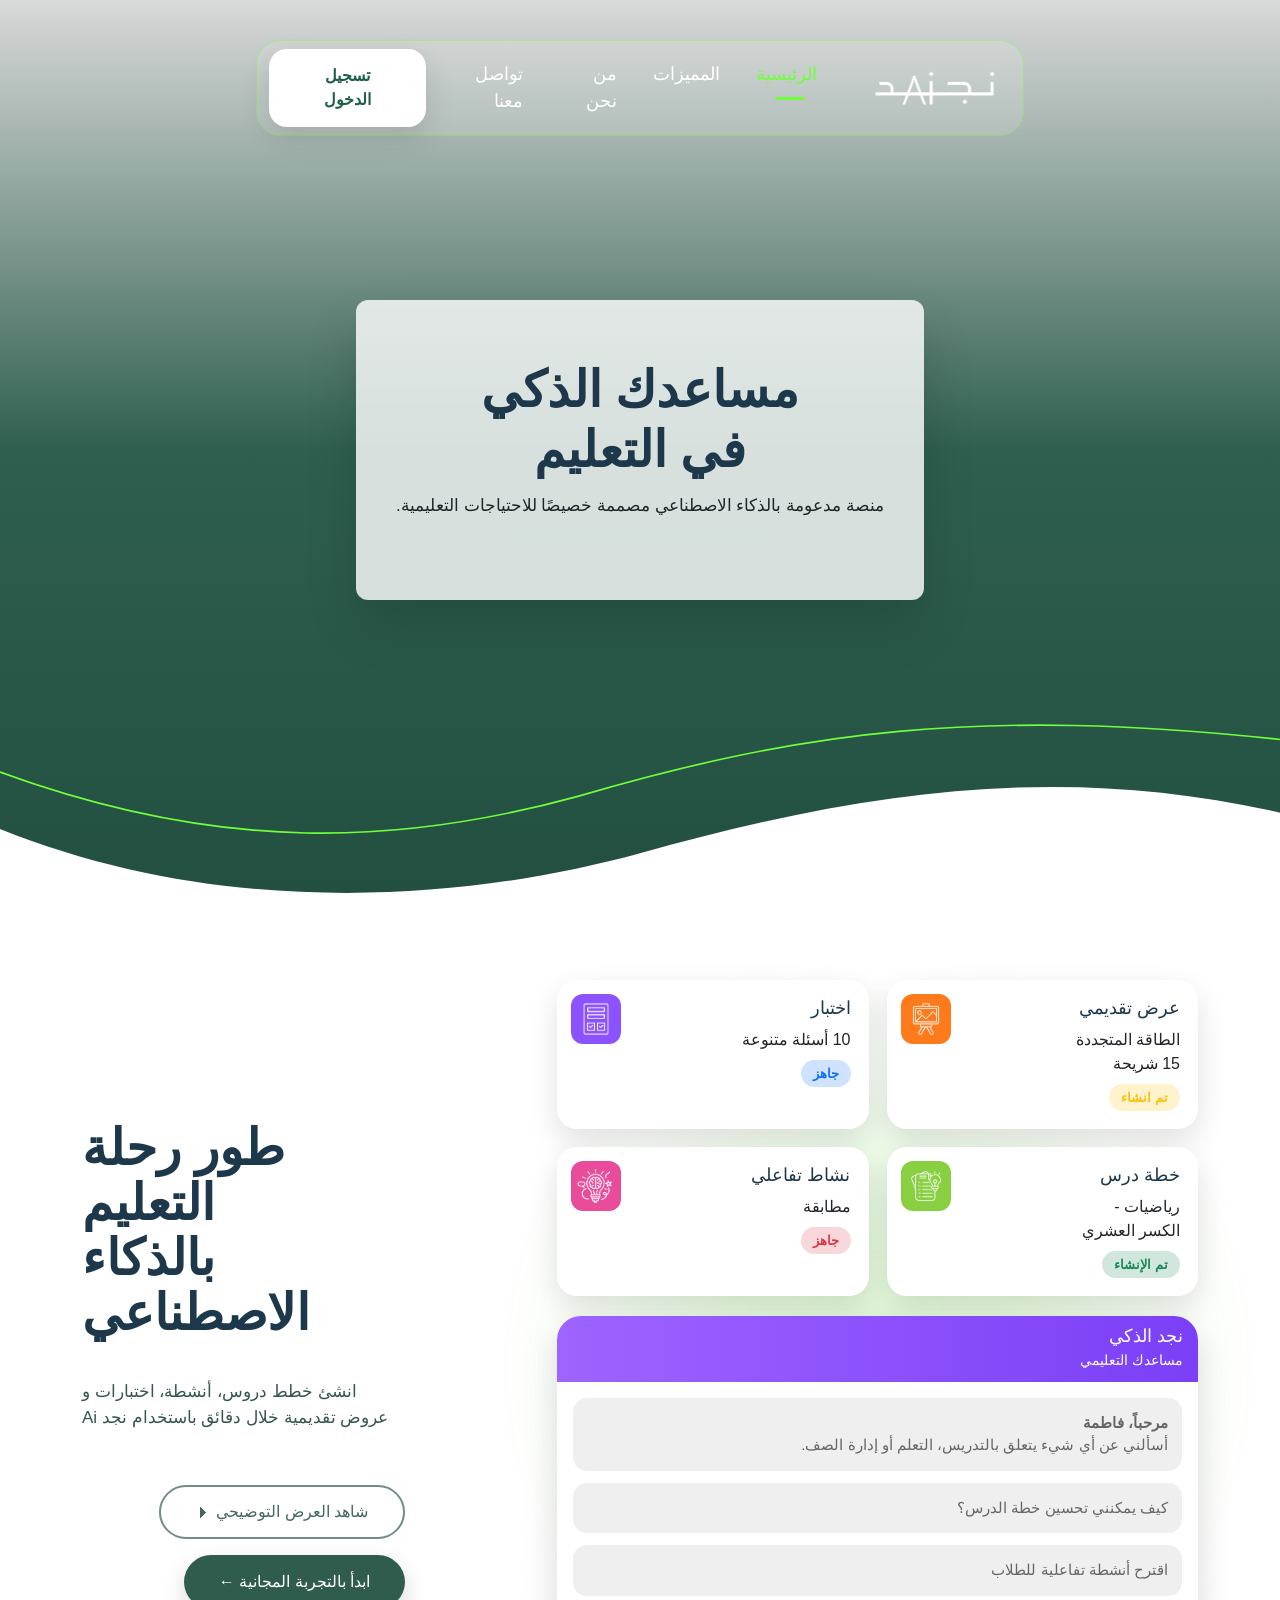
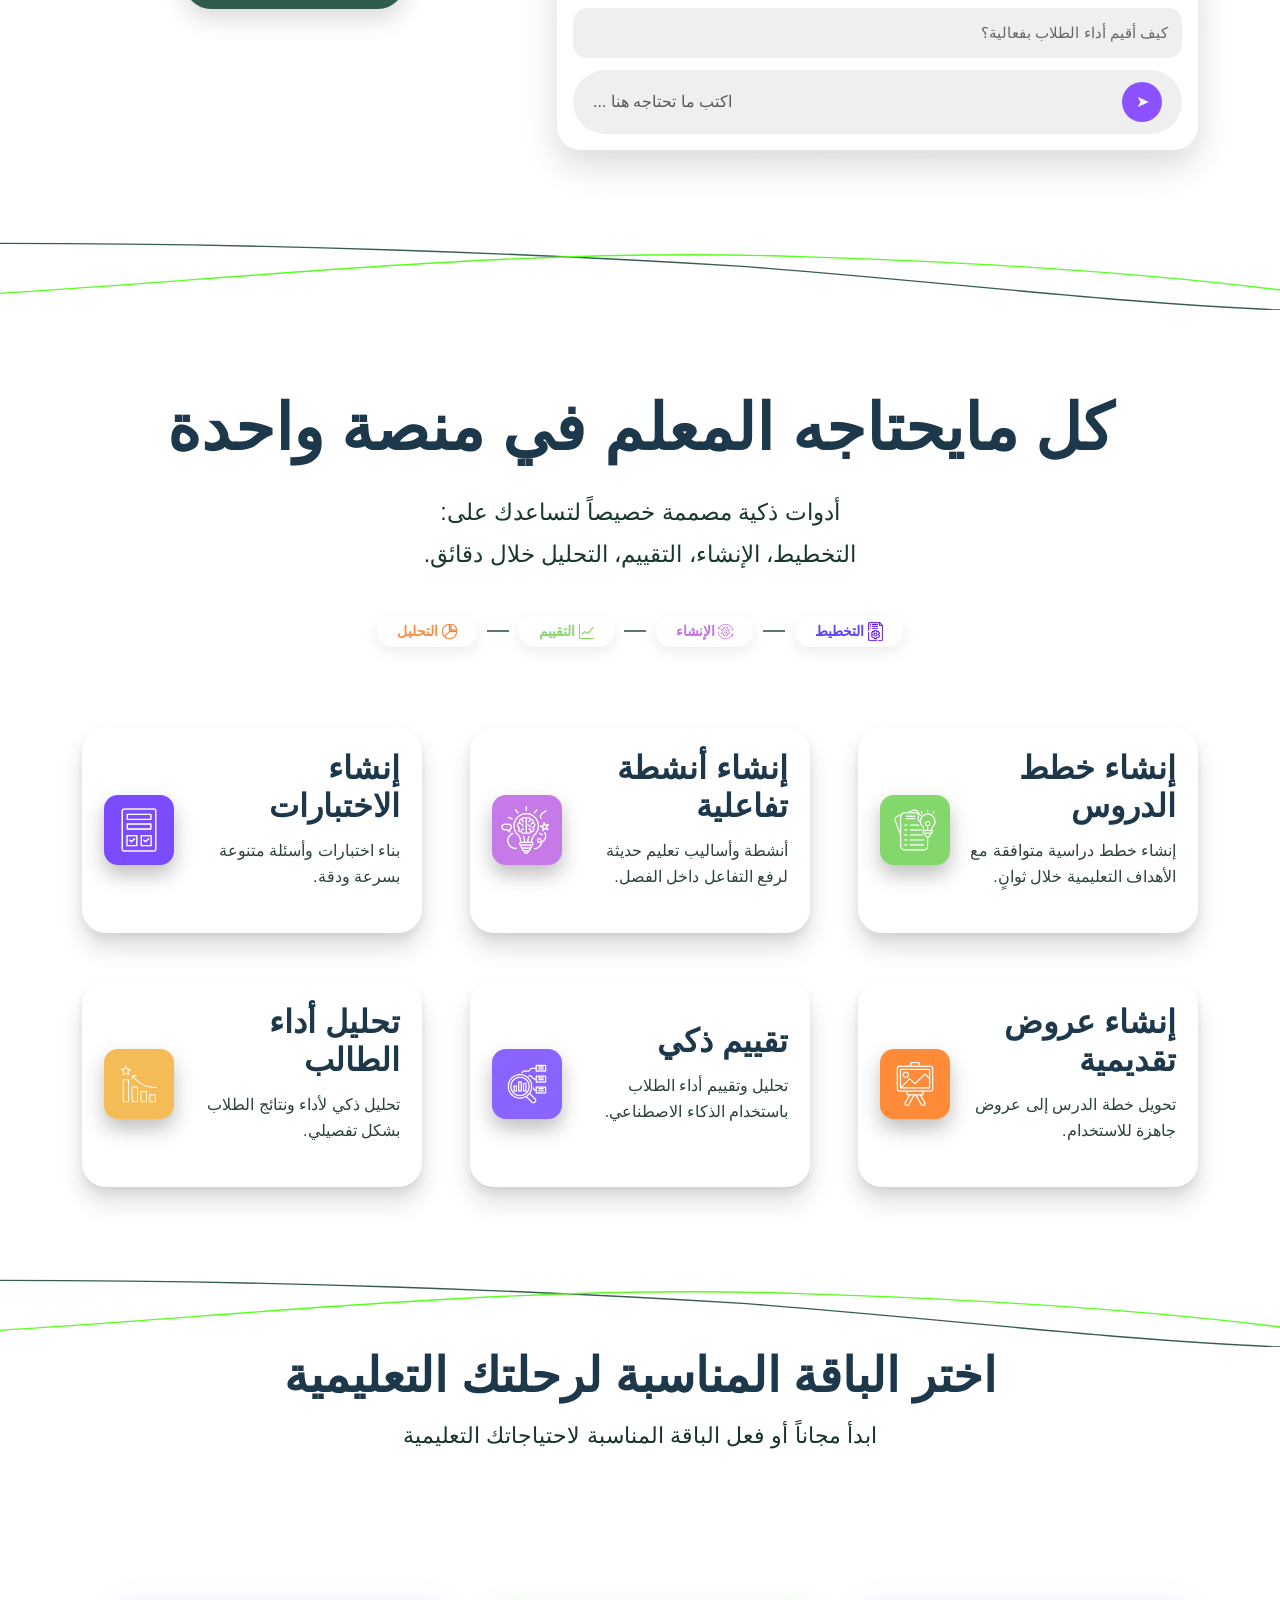
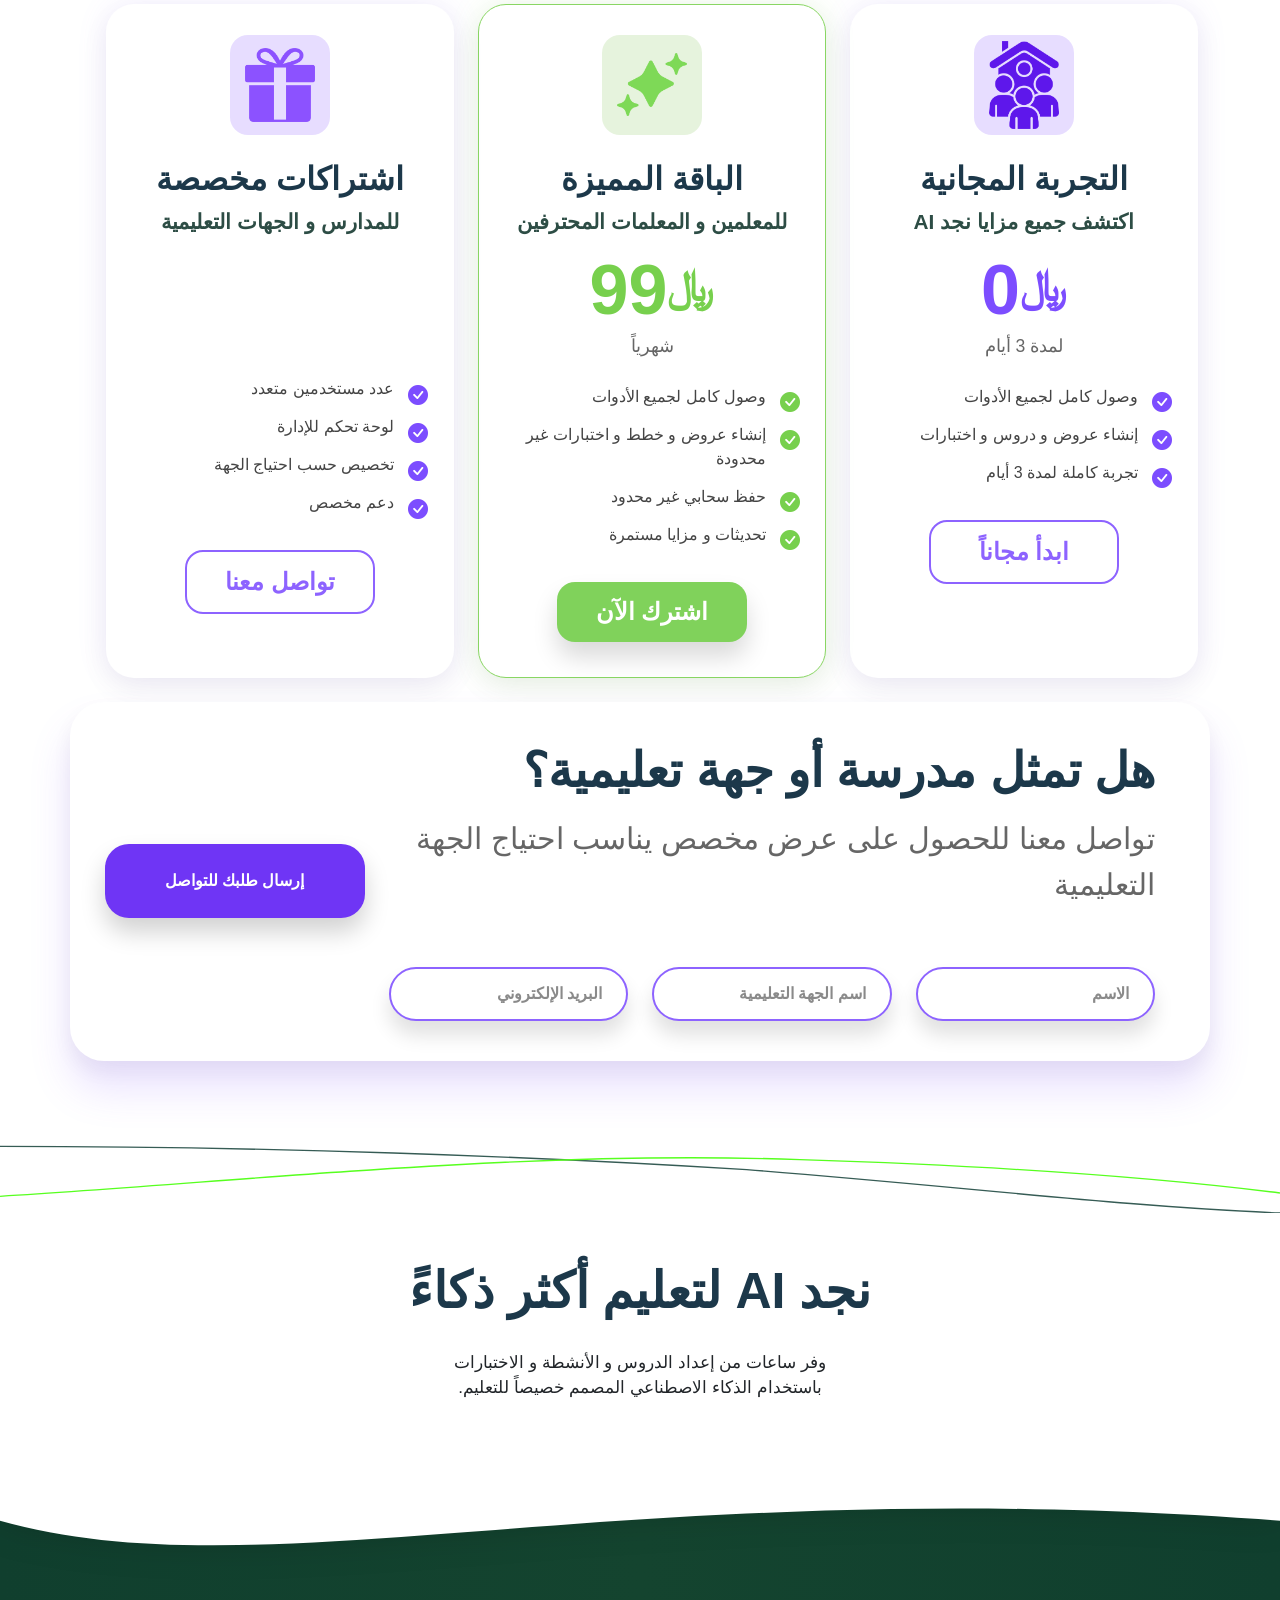
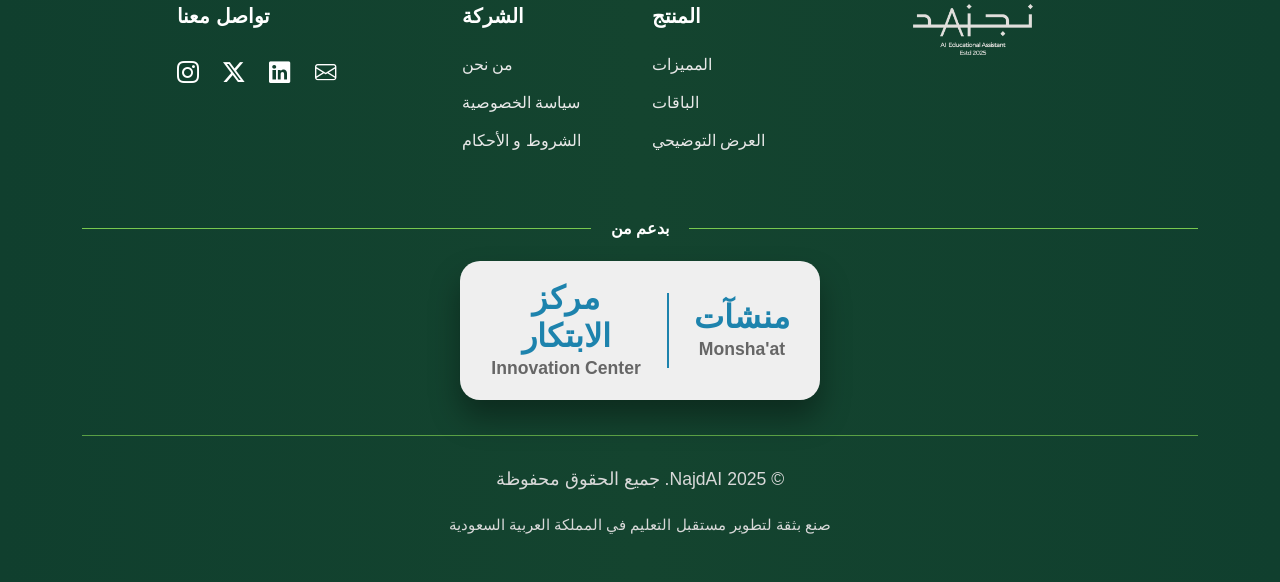
==== commit 21e1ead5: "Update index.html" ====
--- a/index.html
+++ b/index.html
@@ -1,853 +1 @@
-<!DOCTYPE html> 
-<html lang="ar" dir="rtl">
-<head>
-    <meta charset="UTF-8">
-    <meta name="viewport" content="width=device-width, initial-scale=1.0">
-    <title> Najd AI | Home</title>
-    <!-- Bootstrap 5 CSS -->
-<link href="https://cdn.jsdelivr.net/npm/bootstrap@5.3.8/dist/css/bootstrap.min.css" rel="stylesheet">
-
-<link rel="preconnect" href="https://fonts.googleapis.com">
-<link rel="preconnect" href="https://fonts.gstatic.com" crossorigin>
-<link href="https://fonts.googleapis.com/css2?family=Noto+Naskh+Arabic:wght@400..700&display=swap" rel="stylesheet">
-<link href="https://cdn.jsdelivr.net/npm/bootstrap-icons@1.11.3/font/bootstrap-icons.css" rel="stylesheet">
-   
-<!-- Custom CSS -->
-<link rel="stylesheet" href="assets/css/style.css">
-</head>
-
-
-<body class="home-page">
-<nav class="navbar navbar-expand-lg custom-navbar">
-    <div class="container">
-
-        <a class="navbar-brand" href="index.html">
-            <img src="assets/images/logo.png" alt="Logo" class="logo-white">
-            <img src="assets/24.png" alt="Logo" class="logo-dark">
-        </a>
-
-        <button class="navbar-toggler" type="button"
-            data-bs-toggle="collapse"
-            data-bs-target="#mainNav">
-            <span class="navbar-toggler-icon"></span>
-        </button>
-
-        <div class="collapse navbar-collapse justify-content-center" id="mainNav">
-
-            <ul class="navbar-nav mx-auto">
-
-                <li class="nav-item">
-                    <a class="nav-link" href="index.html">الرئيسية</a>
-                </li>
-
-                 <li class="nav-item">
-                    <a class="nav-link" href="features.html">المميزات</a>
-                </li>
-
-                <li class="nav-item">
-                    <a class="nav-link" href="about.html">من نحن</a>
-                </li>
-                <li class="nav-item">
-                    <a class="nav-link" href="contact.html">تواصل معنا</a>
-                </li>
-
-
-
-            </ul>
-
-<a href="login.html" class="btn login-btn">
-
-    <img
-        src="assets/images/icons/1.png"
-        alt="Login"
-        class="login-icon"
-    >
-
-    <span>تسجيل الدخول</span>
-
-</a>
-
-        </div>
-    </div>
-</nav>
-
-
-
-<section class="hero-area">
-
-    <!-- Background Video -->
-    <video class="hero-video" autoplay muted loop playsinline>
-        <source src="assets/images/الرئيسية.mp4" type="video/mp4">
-    </video>
-
-    <!-- Overlay -->
-    <div class="hero-overlay"></div>
-
-    <!-- Hero Content -->
-    <div class="content-card">
-        <h1>
-            مساعدك الذكي<br>
-            في التعليم
-        </h1>
-
-        <p>
-            منصة مدعومة بالذكاء الاصطناعي مصممة خصيصًا للاحتياجات التعليمية.
-        </p>
-    </div>
-
-    <!-- Wave -->
-    <div class="wave-wrapper">
-        <svg viewBox="0 0 1440 320" preserveAspectRatio="none">
-
-            <path
-                class="wave-line"
-                d="M0,160 C250,260 450,250 650,190 C900,110 1100,80 1440,120"
-            />
-
-            <path
-                class="wave-fill"
-                d="M0,230 C250,340 520,320 720,260 C980,180 1200,150 1440,210 L1440,320 L0,320 Z"
-            />
-
-        </svg>
-    </div>
-
-</section>
-
-
-   <section class="hero">
-            <div class="container">
-                <div class="row align-items-center flex-column-reverse flex-md-row">
-                    <!-- RIGHT -->
-
-                    <div class="col-lg-7">
-                        <div class="cards-wrapper">
-                            <div class="glow"></div>
-
-                            <div class="top-cards">
-                                <div class="mini-card">
-                                    <div class="icon-box orange"><img src="assets/images/icons/2.png" alt=""></div>
-
-                                    <h4>عرض تقديمي</h4>
-                                    <div>الطاقة المتجددة</div>
-                                    <div>15 شريحة</div>
-
-                                    <span class="badge-custom bg-warning-subtle text-warning mt-2">تم انشاء </span>
-                                </div>
-
-                                <div class="mini-card">
-                                    <div class="icon-box purple"><img src="assets/images/icons/3.png" alt=""></div>
-
-                                    <h4>اختبار</h4>
-
-                                    <div>10 أسئلة متنوعة</div>
-
-                                    <span class="badge-custom bg-primary-subtle text-primary mt-2">جاهز</span>
-                                </div>
-
-                                <div class="mini-card">
-                                    <div class="icon-box green"><img src="assets/images/icons/4.png" alt=""></div>
-
-                                    <h4>خطة درس</h4>
-
-                                    <div>رياضيات -</div>
-                                    <div>الكسر العشري</div>
-
-                                    <span class="badge-custom bg-success-subtle text-success mt-2">تم الإنشاء</span>
-                                </div>
-
-                                <div class="mini-card">
-                                    <div class="icon-box pink"><img src="assets/images/icons/5.png" alt=""></div>
-
-                                    <h4>نشاط تفاعلي</h4>
-
-                                    <div>مطابقة</div>
-
-                                    <span class="badge-custom bg-danger-subtle text-danger mt-2">جاهز</span>
-                                </div>
-                            </div>
-
-                            <div class="chat-card">
-                                <div class="chat-header">
-                                    <h3 class="mb-0 text-white">نجد الذكي</h3>
-
-                                    <small>مساعدك التعليمي</small>
-                                </div>
-
-                                <div class="chat-body">
-                                    <div class="msg">
-                                        <b>مرحباً، فاطمة</b><br />
-                                        أسألني عن أي شيء يتعلق بالتدريس، التعلم أو إدارة الصف.
-                                    </div>
-
-                                    <div class="msg">كيف يمكنني تحسين خطة الدرس؟</div>
-
-                                    <div class="msg">اقترح أنشطة تفاعلية للطلاب</div>
-
-                                    <div class="msg">كيف أقيم أداء الطلاب بفعالية؟</div>
-
-                                    <div class="input-box">
-                                        <button class="send-btn">➤</button>
-
-                                        <span class="text-muted"> اكتب ما تحتاجه هنا ... </span>
-                                    </div>
-                                </div>
-                            </div>
-                        </div>
-                    </div>
-                    <!-- LEFT -->
-
-                    <div class="col-lg-5">
-                        <div class="hero-content">
-                            <h1>
-                                طور رحلة التعليم<br />
-                                بالذكاء الاصطناعي
-                            </h1>
-
-                            <p>انشئ خطط دروس، أنشطة، اختبارات و عروض تقديمية خلال دقائق باستخدام نجد Ai</p>
-
-                            <div class="d-flex gap-3 flex-wrap justify-content-lg-start justify-content-center">
-                                <button class="btn-video">شاهد العرض التوضيحي ⏵</button>
-                                <button class="btn-demo">ابدأ بالتجربة المجانية ←</button>
-                            </div>
-                        </div>
-                    </div>
-                </div>
-            </div>
-        </section>
-        
-
-
-
-<section class="curve-divider">
-    <svg viewBox="0 0 1200 120" preserveAspectRatio="none">
-        <!-- Dark line -->
-        <path
-            d="M0,20 C250,20 500,35 700,55 C900,80 1050,110 1200,120"
-            class="line-dark"
-        />
-
-        <!-- Green line -->
-        <path
-            d="M0,95 C250,70 500,25 750,40 C950,50 1100,70 1200,90"
-            class="line-green"
-        />
-    </svg>
-</section>
-
-
-
-
-
-
-<section class="services-sect">
-
-<div class="container">
-
-   <div class="row">
-    <div class="com-md-12">
-         <!-- TITLE -->
-
-    <div class="text-center">
-
-        <h2 class="services-sect-title">
-            كل مايحتاجه المعلم في منصة واحدة
-        </h2>
-
-        <p class="services-sect-subtitle">
-            أدوات ذكية مصممة خصيصاً لتساعدك على:
-            <br>
-            التخطيط، الإنشاء، التقييم، التحليل خلال دقائق.
-        </p>
-
-    </div>
-
-    <!-- PROCESS -->
-
-    <div class="services-sect-process-wrapper">
-
-        <div class="services-sect-process">
-
-            <span class="services-sect-step services-sect-plan"><img src="assets/images/icons/11.png" alt="icon"> التخطيط</span>
-
-            <span class="services-sect-connector"></span>
-
-            <span class="services-sect-step services-sect-create"><img src="assets/images/icons/12.png" alt="icon"> الإنشاء</span>
-
-            <span class="services-sect-connector"></span>
-
-            <span class="services-sect-step services-sect-evaluate"><img src="assets/images/icons/13.png" alt="icon"> التقييم</span>
-
-            <span class="services-sect-connector"></span>
-
-            <span class="services-sect-step services-sect-analyze"><img src="assets/images/icons/14.png" alt="icon"> التحليل</span>
-
-        </div>
-
-    </div>
-
-    <!-- CARDS -->
-
-    <div class="row g-5">
-
-        <!-- 1 -->
-
-        <div class="col-lg-4 col-md-6">
-            <div class="services-sect-card flex-md-row flex-column-reverse">
-
-                <div>
-                    <h3 class="services-sect-card-title">
-                        إنشاء خطط الدروس
-                    </h3>
-
-                    <p class="services-sect-card-text">
-                        إنشاء خطط دراسية متوافقة مع الأهداف
-                        التعليمية خلال ثوانٍ.
-                    </p>
-                </div>
-
-                <div class="services-sect-icon services-sect-green">
-                   <img src="assets/images/icons/4.png" alt="">
-                </div>
-
-            </div>
-        </div>
-
-        <!-- 2 -->
-
-        <div class="col-lg-4 col-md-6">
-            <div class="services-sect-card flex-md-row flex-column-reverse">
-
-                <div>
-                    <h3 class="services-sect-card-title">
-                        إنشاء أنشطة تفاعلية
-                    </h3>
-
-                    <p class="services-sect-card-text">
-                        أنشطة وأساليب تعليم حديثة
-                        لرفع التفاعل داخل الفصل.
-                    </p>
-                </div>
-
-                <div class="services-sect-icon services-sect-purple">
-                    <img src="assets/images/icons/5.png" alt="">
-                </div>
-
-            </div>
-        </div>
-
-        <!-- 3 -->
-
-        <div class="col-lg-4 col-md-6">
-            <div class="services-sect-card flex-md-row flex-column-reverse">
-
-                <div>
-                    <h3 class="services-sect-card-title">
-                        إنشاء الاختبارات
-                    </h3>
-
-                    <p class="services-sect-card-text">
-                        بناء اختبارات وأسئلة متنوعة
-                        بسرعة ودقة.
-                    </p>
-                </div>
-
-                <div class="services-sect-icon services-sect-violet">
-                    <img src="assets/images/icons/3.png" alt="">
-                </div>
-
-            </div>
-        </div>
-
-        <!-- 4 -->
-
-        <div class="col-lg-4 col-md-6">
-            <div class="services-sect-card flex-md-row flex-column-reverse">
-
-                <div>
-                    <h3 class="services-sect-card-title">
-                        إنشاء عروض تقديمية
-                    </h3>
-
-                    <p class="services-sect-card-text">
-                        تحويل خطة الدرس إلى عروض
-                        جاهزة للاستخدام.
-                    </p>
-                </div>
-
-                <div class="services-sect-icon services-sect-orange">
-                    <img src="assets/images/icons/2.png" alt="">
-                </div>
-
-            </div>
-        </div>
-
-        <!-- 5 -->
-
-        <div class="col-lg-4 col-md-6">
-            <div class="services-sect-card flex-md-row flex-column-reverse">
-
-                <div>
-                    <h3 class="services-sect-card-title">
-                        تقييم ذكي
-                    </h3>
-
-                    <p class="services-sect-card-text">
-                        تحليل وتقييم أداء الطلاب
-                        باستخدام الذكاء الاصطناعي.
-                    </p>
-                </div>
-
-                <div class="services-sect-icon services-sect-blue">
-                   <img src="assets/images/icons/7.png" alt="">
-                </div>
-
-            </div>
-        </div>
-
-        <!-- 6 -->
-
-        <div class="col-lg-4 col-md-6">
-            <div class="services-sect-card flex-md-row flex-column-reverse">
-
-                <div>
-                    <h3 class="services-sect-card-title">
-                        تحليل أداء الطالب
-                    </h3>
-
-                    <p class="services-sect-card-text">
-                        تحليل ذكي لأداء ونتائج الطلاب
-                        بشكل تفصيلي.
-                    </p>
-                </div>
-
-                <div class="services-sect-icon services-sect-gold">
-                    <img src="assets/images/icons/8.png" alt="">
-                </div>
-
-            </div>
-        </div>
-
-    </div>
-
-    </div>
-   </div>
-</div>
-
-</section>
-
-
-
-
-<section class="curve-divider">
-    <svg viewBox="0 0 1200 120" preserveAspectRatio="none">
-        <!-- Dark line -->
-        <path
-            d="M0,20 C250,20 500,35 700,55 C900,80 1050,110 1200,120"
-            class="line-dark"
-        />
-
-        <!-- Green line -->
-        <path
-            d="M0,95 C250,70 500,25 750,40 C950,50 1100,70 1200,90"
-            class="line-green"
-        />
-    </svg>
-</section>
-
-
-
-
-
-
-
-<section class="pricing-section pb-5">
-    <div class="container">
-
-      <div class="row">
-          <div class="text-center mb-5">
-            <h2 class="section-title">
-                اختر الباقة المناسبة لرحلتك التعليمية
-            </h2>
-
-            <p class="section-subtitle">
-                ابدأ مجاناً أو فعل الباقة المناسبة لاحتياجاتك التعليمية
-            </p>
-        </div>
-
-        <div class="row justify-content-center g-4">
-
-            <!-- Free Trial -->
-            <div class="col-lg-4">
-                <div class="pricing-card">
-
-                    <div class="icons-box gift-box">
-                        <img src="assets/images/icons/15.png" alt="">
-                    </div>
-
-                    <h3 class="card-title">التجربة المجانية</h3>
-
-                    <div class="card-subtitle">
-                        اكتشف جميع مزايا نجد AI
-                    </div>
-
-                    <div class="price-wrap">
-                        <span class="currency price-alt">﷼</span>
-                        <span class="amount price-alt">0</span>
-
-                        <div class="price-note">
-                            لمدة 3 أيام
-                        </div>
-                    </div>
-
-                    <ul class="feature-list">
-                        <li>
-                            <i class="bi bi-check-circle-fill check-alt"></i>
-                            وصول كامل لجميع الأدوات
-                        </li>
-
-                        <li>
-                            <i class="bi bi-check-circle-fill check-alt"></i>
-                            إنشاء عروض و دروس و اختبارات
-                        </li>
-
-                        <li>
-                            <i class="bi bi-check-circle-fill check-alt"></i>
-                            تجربة كاملة لمدة 3 أيام
-                        </li>
-                    </ul>
-
-                    <button class="btn btn-outline-custom">
-                        ابدأ مجاناً
-                    </button>
-
-                </div>
-            </div>
-
-            <!-- Featured -->
-            <div class="col-lg-4">
-                <div class="pricing-card featured-card">
-
-                    <div class="icons-box star-box">
-                       <img src="assets/images/icons/16.png" alt="">
-                    </div>
-
-                    <h3 class="card-title">الباقة المميزة</h3>
-
-                    <div class="card-subtitle">
-                        للمعلمين و المعلمات المحترفين
-                    </div>
-
-                    <div class="price-wrap">
-                        <span class="currency price-highlight">﷼</span>
-                        <span class="amount price-highlight">99</span>
-
-                        <div class="price-note">
-                            شهرياً
-                        </div>
-                    </div>
-
-                    <ul class="feature-list">
-                        <li>
-                            <i class="bi bi-check-circle-fill check-main"></i>
-                            وصول كامل لجميع الأدوات
-                        </li>
-
-                        <li>
-                            <i class="bi bi-check-circle-fill check-main"></i>
-                            إنشاء عروض و خطط و اختبارات غير محدودة
-                        </li>
-
-                        <li>
-                            <i class="bi bi-check-circle-fill check-main"></i>
-                            حفظ سحابي غير محدود
-                        </li>
-
-                        <li>
-                            <i class="bi bi-check-circle-fill check-main"></i>
-                            تحديثات و مزايا مستمرة
-                        </li>
-                    </ul>
-
-                    <button class="btn btn-solid-custom">
-                        اشترك الآن
-                    </button>
-
-                </div>
-            </div>
-
-            <!-- Enterprise -->
-            <div class="col-lg-4">
-                <div class="pricing-card">
-
-                    <div class="icons-box group-box">
-                       <img src="assets/images/icons/17.png" alt="">
-                    </div>
-
-                    <h3 class="card-title">اشتراكات مخصصة</h3>
-
-                    <div class="card-subtitle">
-                        للمدارس و الجهات التعليمية
-                    </div>
-
-                    <div style="height:105px;"></div>
-
-                    <ul class="feature-list">
-                        <li>
-                            <i class="bi bi-check-circle-fill check-alt"></i>
-                            عدد مستخدمين متعدد
-                        </li>
-
-                        <li>
-                            <i class="bi bi-check-circle-fill check-alt"></i>
-                            لوحة تحكم للإدارة
-                        </li>
-
-                        <li>
-                            <i class="bi bi-check-circle-fill check-alt"></i>
-                            تخصيص حسب احتياج الجهة
-                        </li>
-
-                        <li>
-                            <i class="bi bi-check-circle-fill check-alt"></i>
-                            دعم مخصص
-                        </li>
-                    </ul>
-
-                    <button class="btn btn-outline-custom">
-                        تواصل معنا
-                    </button>
-
-                </div>
-            </div>
-
-        </div>
-
-        <div class="institution-box my-4">
-
-            <div class="row align-items-center">
-
-                <!-- Content -->
-                <div class="col-lg-9">
-
-                    <h1 class="institution-title">
-                        هل تمثل مدرسة أو جهة تعليمية؟
-                    </h1>
-
-                    <p class="institution-subtitle">
-                        تواصل معنا للحصول على عرض مخصص يناسب احتياج الجهة التعليمية
-                    </p>
-
-                    <div class="row g-4 mt-2">
-
-                        <div class="col-md-4">
-                            <div class="fake-field">
-                                الاسم
-                            </div>
-                        </div>
-
-                        <div class="col-md-4">
-                            <div class="fake-field">
-                                اسم الجهة التعليمية
-                            </div>
-                        </div>
-
-                        <div class="col-md-4">
-                            <div class="fake-field">
-                                البريد الإلكتروني
-                            </div>
-                        </div>
-
-                    </div>
-
-                </div>
-
-                <!-- Button -->
-                <div class="col-lg-3 text-center text-lg-start mt-4 mt-lg-0">
-
-                    <a href="#" class="institution-btn">
-                        إرسال طلبك للتواصل
-                    </a>
-
-                </div>
-
-            </div>
-
-        </div>
-      </div>
-    </div>
-</section>
-
-<section class="curve-divider">
-    <svg viewBox="0 0 1200 120" preserveAspectRatio="none">
-        <!-- Dark line -->
-        <path
-            d="M0,20 C250,20 500,35 700,55 C900,80 1050,110 1200,120"
-            class="line-dark"
-        />
-
-        <!-- Green line -->
-        <path
-            d="M0,95 C250,70 500,25 750,40 C950,50 1100,70 1200,90"
-            class="line-green"
-        />
-    </svg>
-</section>
-
-<section class="text-center py-5">
-
-    <h1 class="mb-4">
-        نجد AI لتعليم أكثر ذكاءً
-    </h1>
-
-    <p class="mb-0">
-        وفر ساعات من إعداد الدروس و الأنشطة و الاختبارات
-        <br>
-        باستخدام الذكاء الاصطناعي المصمم خصيصاً للتعليم.
-    </p>
-
-</section>
-
-
-
-
-
-
-
-
-<footer class="footer-area">
-
-    <!-- Top Wave -->
-    <div class="footer-wave">
-        <svg viewBox="0 0 1440 180" preserveAspectRatio="none">
-            <path
-                fill="#ffffff"
-                d="M0,80
-                   C300,170 700,20 1440,80
-                   L1440,0
-                   L0,0
-                   Z">
-            </path>
-        </svg>
-    </div>
-
-    <div class="container">
-
-        <div class="row text-center text-lg-start justify-content-center gy-5">
-
-            <!-- Logo -->
-            <div class="col-lg-3 col-md-6">
-                <div class="footer-logo">
-                    <img class="img-fluid" src="assets/25.png" alt="">
-                </div>
-            </div>
-
-            <!-- Product -->
-            <div class="col-lg-2 col-md-6">
-                <h5 class="footer-title">المنتج</h5>
-
-                <ul class="footer-links">
-                    <li><a href="features.html">المميزات</a></li>
-                    <li><a href="#">الباقات</a></li>
-                    <li><a href="#">العرض التوضيحي</a></li>
-                </ul>
-            </div>
-
-            <!-- Company -->
-            <div class="col-lg-2 col-md-6">
-                <h5 class="footer-title">الشركة</h5>
-
-                <ul class="footer-links">
-                    <li><a href="about.html">من نحن</a></li>
-                    <li><a href="privacy-policy.html">سياسة الخصوصية</a></li>
-                    <li><a href="terms-conditions.html">الشروط و الأحكام</a></li>
-                </ul>
-            </div>
-
-            <!-- Contact -->
-            <div class="col-lg-3 col-md-6">
-                <h5 class="footer-title">تواصل معنا</h5>
-
-                <div class="social-links">
-
-                    <a href="#">
-                        <i class="bi bi-envelope"></i>
-                    </a>
-
-                    <a href="#">
-                        <i class="bi bi-linkedin"></i>
-                    </a>
-
-                    <a href="#">
-                        <i class="bi bi-twitter-x"></i>
-                    </a>
-
-                    <a href="#">
-                        <i class="bi bi-instagram"></i>
-                    </a>
-
-                </div>
-            </div>
-
-        </div>
-
-        <!-- Supported -->
-        <div class="support-area">
-
-            <div class="support-header">
-                <span>بدعم من</span>
-            </div>
-
-            <div class="support-card">
-
-                <div class="support-brand">
-                    <div class="support-name">منشآت</div>
-                    <div class="support-sub">Monsha'at</div>
-                </div>
-
-                <div class="support-divider"></div>
-
-                <div class="support-brand">
-                    <div class="support-name">مركز الابتكار</div>
-                    <div class="support-sub">Innovation Center</div>
-                </div>
-
-            </div>
-
-        </div>
-
-        <!-- Bottom -->
-        <div class="footer-bottom">
-
-            <p class="copyright">
-                © 2025 NajdAI. جميع الحقوق محفوظة
-            </p>
-
-            <p class="location">
-                صنع بثقة لتطوير مستقبل التعليم في المملكة العربية السعودية
-            </p>
-
-        </div>
-
-    </div>
-
-</footer>
-
-
-
-
-
-
-
-
-
-<script src="https://cdn.jsdelivr.net/npm/bootstrap@5.3.2/dist/js/bootstrap.bundle.min.js"></script>
- <script src="https://code.jquery.com/jquery-3.7.1.min.js"></script>
-<script src="assets/js/main.js"></script>
-
-
-
-
-
-</body>
-</html>+<!DOCTYPE html><html lang="ar" dir="rtl"><head><meta charset="UTF-8"><meta name="viewport" content="width=device-width, initial-scale=1.0"><title> Najd AI | Home</title><link href="https://cdn.jsdelivr.net/npm/bootstrap@5.3.8/dist/css/bootstrap.min.css" rel="stylesheet"><link rel="preconnect" href="https://fonts.googleapis.com"><link rel="preconnect" href="https://fonts.gstatic.com" crossorigin><link href="https://fonts.googleapis.com/css2?family=Noto+Naskh+Arabic:wght@400..700&display=swap" rel="stylesheet"><link href="https://cdn.jsdelivr.net/npm/bootstrap-icons@1.11.3/font/bootstrap-icons.css" rel="stylesheet"><link rel="stylesheet" href="assets/css/style.css"></head><body class="home-page"><nav class="navbar navbar-expand-lg custom-navbar"><div class="container"><a class="navbar-brand" href="index.html"><img src="assets/images/logo.png" alt="Logo" class="logo-white"><img src="assets/24.png" alt="Logo" class="logo-dark"></a><button class="navbar-toggler" type="button" data-bs-toggle="collapse" data-bs-target="#mainNav"><span class="navbar-toggler-icon"></span></button><div class="collapse navbar-collapse justify-content-center" id="mainNav"><ul class="navbar-nav mx-auto"><li class="nav-item"><a class="nav-link" href="index.html">الرئيسية</a></li><li class="nav-item"><a class="nav-link" href="features.html">المميزات</a></li><li class="nav-item"><a class="nav-link" href="about.html">من نحن</a></li><li class="nav-item"><a class="nav-link" href="contact.html">تواصل معنا</a></li></ul><a href="login.html" class="btn login-btn"><img src="assets/images/icons/1.png" alt="Login" class="login-icon" ><span>تسجيل الدخول</span></a></div></div></nav><section class="hero-area"><video class="hero-video" autoplay muted loop playsinline><source src="assets/images/الرئيسية.mp4" type="video/mp4"></video><div class="hero-overlay"></div><div class="content-card"><h1> مساعدك الذكي<br> في التعليم </h1><p> منصة مدعومة بالذكاء الاصطناعي مصممة خصيصًا للاحتياجات التعليمية. </p></div><div class="wave-wrapper"><svg viewBox="0 0 1440 320" preserveAspectRatio="none"><path class="wave-line" d="M0,160 C250,260 450,250 650,190 C900,110 1100,80 1440,120" /><path class="wave-fill" d="M0,230 C250,340 520,320 720,260 C980,180 1200,150 1440,210 L1440,320 L0,320 Z" /></svg></div></section><section class="hero"><div class="container"><div class="row align-items-center flex-column-reverse flex-md-row"><div class="col-lg-7"><div class="cards-wrapper"><div class="glow"></div><div class="top-cards"><div class="mini-card"><div class="icon-box orange"><img src="assets/images/icons/2.png" alt=""></div><h4>عرض تقديمي</h4><div>الطاقة المتجددة</div><div>15 شريحة</div><span class="badge-custom bg-warning-subtle text-warning mt-2">تم انشاء </span></div><div class="mini-card"><div class="icon-box purple"><img src="assets/images/icons/3.png" alt=""></div><h4>اختبار</h4><div>10 أسئلة متنوعة</div><span class="badge-custom bg-primary-subtle text-primary mt-2">جاهز</span></div><div class="mini-card"><div class="icon-box green"><img src="assets/images/icons/4.png" alt=""></div><h4>خطة درس</h4><div>رياضيات -</div><div>الكسر العشري</div><span class="badge-custom bg-success-subtle text-success mt-2">تم الإنشاء</span></div><div class="mini-card"><div class="icon-box pink"><img src="assets/images/icons/5.png" alt=""></div><h4>نشاط تفاعلي</h4><div>مطابقة</div><span class="badge-custom bg-danger-subtle text-danger mt-2">جاهز</span></div></div><div class="chat-card"><div class="chat-header"><h3 class="mb-0 text-white">نجد الذكي</h3><small>مساعدك التعليمي</small></div><div class="chat-body"><div class="msg"><b>مرحباً، فاطمة</b><br /> أسألني عن أي شيء يتعلق بالتدريس، التعلم أو إدارة الصف. </div><div class="msg">كيف يمكنني تحسين خطة الدرس؟</div><div class="msg">اقترح أنشطة تفاعلية للطلاب</div><div class="msg">كيف أقيم أداء الطلاب بفعالية؟</div><div class="input-box"><button class="send-btn">➤</button><span class="text-muted"> اكتب ما تحتاجه هنا ... </span></div></div></div></div></div><div class="col-lg-5"><div class="hero-content"><h1> طور رحلة التعليم<br /> بالذكاء الاصطناعي </h1><p>انشئ خطط دروس، أنشطة، اختبارات و عروض تقديمية خلال دقائق باستخدام نجد Ai</p><div class="d-flex gap-3 flex-wrap justify-content-lg-start justify-content-center"><button class="btn-video">شاهد العرض التوضيحي ⏵</button><button class="btn-demo">ابدأ بالتجربة المجانية ←</button></div></div></div></div></div></section><section class="curve-divider"><svg viewBox="0 0 1200 120" preserveAspectRatio="none"><path d="M0,20 C250,20 500,35 700,55 C900,80 1050,110 1200,120" class="line-dark" /><path d="M0,95 C250,70 500,25 750,40 C950,50 1100,70 1200,90" class="line-green" /></svg></section><section class="services-sect"><div class="container"><div class="row"><div class="com-md-12"><div class="text-center"><h2 class="services-sect-title"> كل مايحتاجه المعلم في منصة واحدة </h2><p class="services-sect-subtitle"> أدوات ذكية مصممة خصيصاً لتساعدك على: <br> التخطيط، الإنشاء، التقييم، التحليل خلال دقائق. </p></div><div class="services-sect-process-wrapper"><div class="services-sect-process"><span class="services-sect-step services-sect-plan"><img src="assets/images/icons/11.png" alt="icon"> التخطيط</span><span class="services-sect-connector"></span><span class="services-sect-step services-sect-create"><img src="assets/images/icons/12.png" alt="icon"> الإنشاء</span><span class="services-sect-connector"></span><span class="services-sect-step services-sect-evaluate"><img src="assets/images/icons/13.png" alt="icon"> التقييم</span><span class="services-sect-connector"></span><span class="services-sect-step services-sect-analyze"><img src="assets/images/icons/14.png" alt="icon"> التحليل</span></div></div><div class="row g-5"><div class="col-lg-4 col-md-6"><div class="services-sect-card flex-md-row flex-column-reverse"><div><h3 class="services-sect-card-title"> إنشاء خطط الدروس </h3><p class="services-sect-card-text"> إنشاء خطط دراسية متوافقة مع الأهداف التعليمية خلال ثوانٍ. </p></div><div class="services-sect-icon services-sect-green"><img src="assets/images/icons/4.png" alt=""></div></div></div><div class="col-lg-4 col-md-6"><div class="services-sect-card flex-md-row flex-column-reverse"><div><h3 class="services-sect-card-title"> إنشاء أنشطة تفاعلية </h3><p class="services-sect-card-text"> أنشطة وأساليب تعليم حديثة لرفع التفاعل داخل الفصل. </p></div><div class="services-sect-icon services-sect-purple"><img src="assets/images/icons/5.png" alt=""></div></div></div><div class="col-lg-4 col-md-6"><div class="services-sect-card flex-md-row flex-column-reverse"><div><h3 class="services-sect-card-title"> إنشاء الاختبارات </h3><p class="services-sect-card-text"> بناء اختبارات وأسئلة متنوعة بسرعة ودقة. </p></div><div class="services-sect-icon services-sect-violet"><img src="assets/images/icons/3.png" alt=""></div></div></div><div class="col-lg-4 col-md-6"><div class="services-sect-card flex-md-row flex-column-reverse"><div><h3 class="services-sect-card-title"> إنشاء عروض تقديمية </h3><p class="services-sect-card-text"> تحويل خطة الدرس إلى عروض جاهزة للاستخدام. </p></div><div class="services-sect-icon services-sect-orange"><img src="assets/images/icons/2.png" alt=""></div></div></div><div class="col-lg-4 col-md-6"><div class="services-sect-card flex-md-row flex-column-reverse"><div><h3 class="services-sect-card-title"> تقييم ذكي </h3><p class="services-sect-card-text"> تحليل وتقييم أداء الطلاب باستخدام الذكاء الاصطناعي. </p></div><div class="services-sect-icon services-sect-blue"><img src="assets/images/icons/7.png" alt=""></div></div></div><div class="col-lg-4 col-md-6"><div class="services-sect-card flex-md-row flex-column-reverse"><div><h3 class="services-sect-card-title"> تحليل أداء الطالب </h3><p class="services-sect-card-text"> تحليل ذكي لأداء ونتائج الطلاب بشكل تفصيلي. </p></div><div class="services-sect-icon services-sect-gold"><img src="assets/images/icons/8.png" alt=""></div></div></div></div></div></div></div></section><section class="curve-divider"><svg viewBox="0 0 1200 120" preserveAspectRatio="none"><path d="M0,20 C250,20 500,35 700,55 C900,80 1050,110 1200,120" class="line-dark" /><path d="M0,95 C250,70 500,25 750,40 C950,50 1100,70 1200,90" class="line-green" /></svg></section><section class="pricing-section pb-5"><div class="container"><div class="row"><div class="text-center mb-5"><h2 class="section-title"> اختر الباقة المناسبة لرحلتك التعليمية </h2><p class="section-subtitle"> ابدأ مجاناً أو فعل الباقة المناسبة لاحتياجاتك التعليمية </p></div><div class="row justify-content-center g-4"><div class="col-lg-4"><div class="pricing-card"><div class="icons-box gift-box"><img src="assets/images/icons/15.png" alt=""></div><h3 class="card-title">التجربة المجانية</h3><div class="card-subtitle"> اكتشف جميع مزايا نجد AI </div><div class="price-wrap"><span class="currency price-alt">﷼</span><span class="amount price-alt">0</span><div class="price-note"> لمدة 3 أيام </div></div><ul class="feature-list"><li><i class="bi bi-check-circle-fill check-alt"></i> وصول كامل لجميع الأدوات </li><li><i class="bi bi-check-circle-fill check-alt"></i> إنشاء عروض و دروس و اختبارات </li><li><i class="bi bi-check-circle-fill check-alt"></i> تجربة كاملة لمدة 3 أيام </li></ul><button class="btn btn-outline-custom"> ابدأ مجاناً </button></div></div><div class="col-lg-4"><div class="pricing-card featured-card"><div class="icons-box star-box"><img src="assets/images/icons/16.png" alt=""></div><h3 class="card-title">الباقة المميزة</h3><div class="card-subtitle"> للمعلمين و المعلمات المحترفين </div><div class="price-wrap"><span class="currency price-highlight">﷼</span><span class="amount price-highlight">99</span><div class="price-note"> شهرياً </div></div><ul class="feature-list"><li><i class="bi bi-check-circle-fill check-main"></i> وصول كامل لجميع الأدوات </li><li><i class="bi bi-check-circle-fill check-main"></i> إنشاء عروض و خطط و اختبارات غير محدودة </li><li><i class="bi bi-check-circle-fill check-main"></i> حفظ سحابي غير محدود </li><li><i class="bi bi-check-circle-fill check-main"></i> تحديثات و مزايا مستمرة </li></ul><button class="btn btn-solid-custom"> اشترك الآن </button></div></div><div class="col-lg-4"><div class="pricing-card"><div class="icons-box group-box"><img src="assets/images/icons/17.png" alt=""></div><h3 class="card-title">اشتراكات مخصصة</h3><div class="card-subtitle"> للمدارس و الجهات التعليمية </div><div style="height:105px;"></div><ul class="feature-list"><li><i class="bi bi-check-circle-fill check-alt"></i> عدد مستخدمين متعدد </li><li><i class="bi bi-check-circle-fill check-alt"></i> لوحة تحكم للإدارة </li><li><i class="bi bi-check-circle-fill check-alt"></i> تخصيص حسب احتياج الجهة </li><li><i class="bi bi-check-circle-fill check-alt"></i> دعم مخصص </li></ul><button class="btn btn-outline-custom"> تواصل معنا </button></div></div></div><div class="institution-box my-4"><div class="row align-items-center"><div class="col-lg-9"><h1 class="institution-title"> هل تمثل مدرسة أو جهة تعليمية؟ </h1><p class="institution-subtitle"> تواصل معنا للحصول على عرض مخصص يناسب احتياج الجهة التعليمية </p><div class="row g-4 mt-2"><div class="col-md-4"><div class="fake-field"> الاسم </div></div><div class="col-md-4"><div class="fake-field"> اسم الجهة التعليمية </div></div><div class="col-md-4"><div class="fake-field"> البريد الإلكتروني </div></div></div></div><div class="col-lg-3 text-center text-lg-start mt-4 mt-lg-0"><a href="#" class="institution-btn"> إرسال طلبك للتواصل </a></div></div></div></div></div></section><section class="curve-divider"><svg viewBox="0 0 1200 120" preserveAspectRatio="none"><path d="M0,20 C250,20 500,35 700,55 C900,80 1050,110 1200,120" class="line-dark" /><path d="M0,95 C250,70 500,25 750,40 C950,50 1100,70 1200,90" class="line-green" /></svg></section><section class="text-center py-5"><h1 class="mb-4"> نجد AI لتعليم أكثر ذكاءً </h1><p class="mb-0"> وفر ساعات من إعداد الدروس و الأنشطة و الاختبارات <br> باستخدام الذكاء الاصطناعي المصمم خصيصاً للتعليم. </p></section><footer class="footer-area"><div class="footer-wave"><svg viewBox="0 0 1440 180" preserveAspectRatio="none"><path fill="#ffffff" d="M0,80 C300,170 700,20 1440,80 L1440,0 L0,0 Z"></path></svg></div><div class="container"><div class="row text-center text-lg-start justify-content-center gy-5"><div class="col-lg-3 col-md-6"><div class="footer-logo"><img class="img-fluid" src="assets/25.png" alt=""></div></div><div class="col-lg-2 col-md-6"><h5 class="footer-title">المنتج</h5><ul class="footer-links"><li><a href="features.html">المميزات</a></li><li><a href="#">الباقات</a></li><li><a href="#">العرض التوضيحي</a></li></ul></div><div class="col-lg-2 col-md-6"><h5 class="footer-title">الشركة</h5><ul class="footer-links"><li><a href="about.html">من نحن</a></li><li><a href="privacy-policy.html">سياسة الخصوصية</a></li><li><a href="terms-conditions.html">الشروط و الأحكام</a></li></ul></div><div class="col-lg-3 col-md-6"><h5 class="footer-title">تواصل معنا</h5><div class="social-links"><a href="#"><i class="bi bi-envelope"></i></a><a href="#"><i class="bi bi-linkedin"></i></a><a href="#"><i class="bi bi-twitter-x"></i></a><a href="#"><i class="bi bi-instagram"></i></a></div></div></div><div class="support-area"><div class="support-header"><span>بدعم من</span></div><div class="support-card"><div class="support-brand"><div class="support-name">منشآت</div><div class="support-sub">Monsha'at</div></div><div class="support-divider"></div><div class="support-brand"><div class="support-name">مركز الابتكار</div><div class="support-sub">Innovation Center</div></div></div></div><div class="footer-bottom"><p class="copyright"> © 2025 NajdAI. جميع الحقوق محفوظة </p><p class="location"> صنع بثقة لتطوير مستقبل التعليم في المملكة العربية السعودية </p></div></div></footer><script src="https://cdn.jsdelivr.net/npm/bootstrap@5.3.2/dist/js/bootstrap.bundle.min.js"></script><script src="https://code.jquery.com/jquery-3.7.1.min.js"></script><script src="assets/js/main.js"></script></body></html>
--- a/assets/css/style.css
+++ b/assets/css/style.css
@@ -1,3372 +1 @@
-:root{
-    --primary:#1f5f46;
-    --primary-dark:#0e3d2b;
-    --active:#70ff3b;
-    --border:#6fff3bb4;
-
-    --white:#fff;
-    --text:#24332c;
-
-    --shadow:0 10px 30px rgba(0,0,0,.12);
-
-
-    --dark:#1f4638;
-    --green:#8ed96b;
-    --purple:#c27ae7;
-    --orange:#ff8b38;
-    --blue:#6c63ff;
-
-
-
-}
-h1, h2, h3 ,h4 {
-    color:#1c384a !important;
-}
-h1, h2{
-    font-size: 50px;
-    font-weight: 600;
-}
-p{
-    font-size: 17px;
-    font-weight: 500;
-    padding: 5px 0px;
-}
-body{
-    font-family: "Cairo", sans-serif;
-    overflow-x: hidden;
-}
-html,
-body{
-    overflow-x:hidden;
-}
-/* =====================
-   NAVBAR
-===================== */
-
-.custom-navbar{
-    width:100%;
-    z-index:999;
-}
-
-.custom-navbar .nav-link{
-    font-size:18px;
-    padding:12px 20px;
-    position:relative;
-    margin:0 10px;
-    font-weight:400;
-}
-
-.custom-navbar .nav-link.active{
-    color:var(--active);
-}
-
-.custom-navbar .nav-link.active::after{
-    content:'';
-    position:absolute;
-    bottom:0;
-    right:20px;
-
-    width:30px;
-    height:3px;
-
-    background:var(--active);
-    border-radius:20px;
-}
-
-/* =====================
-   LOGO
-===================== */
-
-.navbar-brand img{
-    width:120px;
-}
-
-.logo-white{
-    display:block;
-}
-
-.logo-dark{
-    display:none;
-}
-/* =====================
-   HOME TOGGLER WHITE
-===================== */
-
-.home-page .navbar-toggler{
-    border-color:rgba(255,255,255,.4);
-}
-
-.home-page .navbar-toggler:focus{
-    box-shadow:none;
-}
-
-.home-page .navbar-toggler-icon{
-    background-image:url("data:image/svg+xml,%3csvg xmlns='http://www.w3.org/2000/svg' viewBox='0 0 30 30'%3e%3cpath stroke='rgba%28255,255,255,1%29' stroke-linecap='round' stroke-miterlimit='10' stroke-width='2' d='M4 7h22M4 15h22M4 23h22'/%3e%3c/svg%3e");
-}
-
-/* =====================
-   INNER PAGE TOGGLER
-===================== */
-
-.inner-page .navbar-toggler{
-    border-color:rgba(0,0,0,.15);
-}
-
-.inner-page .navbar-toggler:focus{
-    box-shadow:none;
-}
-/* =====================
-   HOME PAGE
-===================== */
-
-.home-page .custom-navbar{
-    position:absolute;
-    top:40px;
-    left:50%;
-    transform:translateX(-50%);
-
-    width:60%;
-
-    background:rgba(255,255,255,.15);
-    border:1px solid rgba(93,255,5,.3);
-    border-radius:24px;
-}
-
-.home-page .nav-link{
-    color:#fff;
-}
-
-.home-page .logo-white{
-    display:block;
-}
-
-.home-page .logo-dark{
-    display:none;
-}
-
-/* =====================
-   INNER PAGE
-===================== */
-
-.inner-page .custom-navbar{
-    position:relative;
-
-    background:#fff;
-
-    border-bottom:2px solid var(--border);
-
-    box-shadow:
-    rgba(0,0,0,.06)
-    0px 2px 4px 0px inset;
-
-    padding:12px 0;
-}
-
-.inner-page .nav-link{
-    color:#222;
-}
-
-.inner-page .nav-link:hover{
-    color:var(--primary);
-}
-
-.inner-page .logo-white{
-    display:none;
-}
-
-.inner-page .logo-dark{
-    display:block;
-}
-/* =====================
-   LOGIN BUTTON
-===================== */
-
-.login-btn{
-    display:flex;
-    align-items:center;
-    justify-content:center;
-    gap:10px;
-
-    background:#fff;
-    color:var(--primary);
-
-    padding:14px 30px;
-
-    border-radius:18px;
-
-    font-weight:600;
-
-    box-shadow:var(--shadow);
-
-    text-decoration:none;
-}
-
-/* Icon */
-
-.login-icon{
-    width:18px;
-    height:18px;
-    object-fit:contain;
-}
-
-/* =====================
-   HOMEPAGE
-===================== */
-
-.home-page .login-icon{
-    display:none;
-}
-
-/* =====================
-   INNER PAGE
-===================== */
-
-.inner-page .login-btn{
-    background:#fff;
-    color:#222;
-}
-
-.inner-page .login-icon{
-    display:block;
-}
-.btn:hover {
-   color:var(--primary);
-
-    background-color:#fff;
-    border-color: none;
-}
-
-.hero-area{
-    position:relative;
-    width:100%;
-    min-height:100vh;
-
-    display:flex;
-    justify-content:center;
-    align-items:center;
-
-    overflow:hidden;
-}
-
-/* Video */
-
-.hero-video{
-    position:absolute;
-    inset:0;
-
-    width:100%;
-    height:100%;
-
-    object-fit:cover;
-
-    z-index:1;
-}
-
-/* Overlay */
-
-.hero-overlay{
-    position:absolute;
-    inset:0;
-
-    background:
-    linear-gradient(
-        to bottom,
-        rgba(0,0,0,.15),
-        rgba(17, 72, 54, 0.873),
-        rgba(10,60,43,.90)
-    );
-
-    z-index:2;
-}
-
-/* Content */
-
-.content-card{
-    position:relative;
-    z-index:5;
-
-    background:rgba(255, 255, 255, 0.807);
-
-    padding:60px 40px;
-    margin: 0px 40px;
-    border-radius:12px;
-
-    text-align:center;
-
-    box-shadow:0 25px 50px rgba(0,0,0,.15);
-}
-
-/* Wave */
-
-.wave-wrapper{
-    position:absolute;
-    bottom:-2px;
-    left:0;
-    width:100%;
-    z-index:4;
-}
-
-.wave-wrapper svg{
-    width:100%;
-    height:260px;
-    display:block;
-}
-
-.wave-fill{
-    fill:#ffffff;
-}
-
-.wave-line{
-    fill:none;
-    stroke:#70ff3b;
-    stroke-width:2;
-}
-
-
-
-
-
-
-
-            .hero {
-                min-height: 100vh;
-                display: flex;
-                align-items: center;
-                padding: 80px 0;
-            }
-
-            /* LEFT CONTENT */
-
-            .hero-content h1 {
-                line-height: 1.1;
-                color: #1f4337;
-            }
-
-            .hero-content p {
-                color: #35574b;
-                margin-top: 25px;
-                margin-bottom: 50px;
-            }
-    h3, h4 {
-    font-size: 18px;
-    font-weight: 500;
-   }
-            .btn-demo {
-                background: #2f5c4c;
-                color: #fff;
-                padding: 15px 35px;
-                border-radius: 50px;
-                border: none;
-                font-weight: 500;
-                box-shadow: 0 10px 25px rgba(0, 0, 0, 0.15);
-            }
-
-            .btn-video {
-                border: 2px solid #6f8f82;
-                color: #44685a;
-                padding: 13px 35px;
-                border-radius: 50px;
-                background: transparent;
-            }
-
-            /* RIGHT SIDE */
-
-            .cards-wrapper {
-                position: relative;
-                width: 100%;
-                max-width: 700px;
-                margin: auto;
-            }
-
-            .glow {
-                position: absolute;
-                width: 500px;
-                height: 500px;
-                background: #bdf3a7;
-                border-radius: 50%;
-                filter: blur(80px);
-                opacity: 0.4;
-                left: 50%;
-                top: 50%;
-                transform: translate(-50%, -50%);
-                z-index: 0;
-            }
-
-            .top-cards {
-                display: grid;
-                grid-template-columns: repeat(2, 1fr);
-                gap: 18px;
-                margin-bottom: 20px;
-                position: relative;
-                z-index: 2;
-            }
-
-            .mini-card {
-                background: #fff;
-                border-radius: 20px;
-                padding: 18px;
-                box-shadow: 0 12px 30px rgba(0, 0, 0, 0.12);
-                position: relative;
-                animation: float 4s ease-in-out infinite;
-            }
-
-            .mini-card:nth-child(2) {
-                animation-delay: 0.5s;
-            }
-
-            .mini-card:nth-child(3) {
-                animation-delay: 1s;
-            }
-
-            .mini-card:nth-child(4) {
-                animation-delay: 1.5s;
-            }
-
-            @keyframes float {
-                0%,
-                100% {
-                    transform: translateY(0);
-                }
-                50% {
-                    transform: translateY(-15px);
-                }
-            }
-
-            .icon-box {
-                width: 50px;
-                height: 50px;
-                border-radius: 12px;
-                display: flex;
-                align-items: center;
-                justify-content: center;
-                color: white;
-                font-size: 22px;
-                position: absolute;
-                top: 14px;
-                left: 14px;
-            }
-                .icon-box img {
-                    width: 50px;
-                }
-
-            .orange {
-                background: #ff7a1a;
-            }
-
-            .green {
-                background: #89cf42;
-            }
-
-            .pink {
-                background: #ea4c9c;
-            }
-
-            .purple {
-                background: #8c52ff;
-            }
-
-            .badge-custom {
-                display: inline-block;
-                padding: 4px 12px;
-                border-radius: 20px;
-                font-size: 13px;
-                font-weight: 700;
-            }
-
-            /* CHAT CARD */
-
-            .chat-card {
-                background: #fff;
-                border-radius: 24px;
-                overflow: hidden;
-                box-shadow: 0 15px 35px rgba(0, 0, 0, 0.15);
-                position: relative;
-                z-index: 2;
-            }
-
-            .chat-header {
-                background: linear-gradient(90deg, #9d64ff, #7b3ff7);
-                color: white;
-                padding: 10px 15px;
-            }
-
-            .chat-body {
-                padding: 16px;
-            }
-
-            .msg {
-                background: #efefef;
-                border-radius: 14px;
-                padding: 14px;
-                margin-bottom: 12px;
-                font-size: 15px;
-                color: #666;
-            }
-
-            .input-box {
-                background: #efefef;
-                border-radius: 40px;
-                padding: 12px 20px;
-                display: flex;
-                align-items: center;
-                justify-content: space-between;
-            }
-
-            .send-btn {
-                width: 40px;
-                height: 40px;
-                border-radius: 50%;
-                background: #8c52ff;
-                color: white;
-                border: none;
-            }
-
-            /* Responsive */
-
-            @media (max-width: 991px) {
-                .hero-content {
-                    text-align: center;
-                    margin-bottom: 60px;
-                }
-
-                .hero-content h1 {
-                    font-size: 48px;
-                }
-
-                .hero-content p {
-                    font-size: 22px;
-                }
-
-                .top-cards {
-                    grid-template-columns: 1fr;
-                }
-            }
-
-
-
-
-
-
-
-
-
-
-
-
-
-
-
-
-
-
-
-
-
-
-.curve-divider {
-    width: 100%;
-    height: clamp(40px, 8vw, 80px); /* responsive height */
-    overflow: hidden;
-}
-
-.curve-divider svg {
-    width: 100%;
-    height: 100%;
-    display: block;
-}
-
-.line-dark {
-    fill: none;
-    stroke: #365c55;
-    stroke-width: 2;
-}
-
-.line-green {
-    fill: none;
-    stroke: #57ff1f;
-    stroke-width: 2;
-}
-
-
-
-
-/* SECTION */
-.services-sect{
-    padding:80px 0;
-}
-
-/* TITLE */
-.services-sect-title{
-    font-size:clamp(2.2rem,5vw,4rem);
-    font-weight:800;
-    color:var(--dark);
-    margin-bottom:20px;
-}
-
-.services-sect-subtitle{
-    color:#18372d;
-    font-size:1.45rem;
-    line-height:1.8;
-    max-width:850px;
-    margin:auto;
-}
-
-/* PROCESS */
-
-.services-sect-process-wrapper{
-    margin-top:35px;
-    margin-bottom:80px;
-}
-span.services-sect-step img {
-    width: 15px;
-}
-.services-sect-process{
-    display:flex;
-    justify-content:center;
-    align-items:center;
-    flex-wrap:wrap;
-    gap:10px;
-}
-
-.services-sect-step{
-    background:#fff;
-    border-radius:50px;
-    padding:5px 20px;
-    font-weight:700;
-    font-size:14px;
-    box-shadow:0 5px 15px rgba(0,0,0,.08);
-}
-
-.services-sect-connector{
-    width:22px;
-    height:2px;
-    background:#59796e;
-}
-
-.services-sect-plan{color:#5c44ff;}
-.services-sect-create{color:#c06fe7;}
-.services-sect-evaluate{color:#8bd36d;}
-.services-sect-analyze{color:#ff8c42;}
-
-/* CARDS */
-
-.services-sect-card{
-    background:#fff;
-    border-radius:24px;
-    padding:22px;
-    height:100%;
-    display:flex;
-    align-items:center;
-    gap:20px;
-    transition:.35s;
-    box-shadow:
-    0 16px 24px rgba(0,0,0,.12),
-    0 5px 10px rgba(0,0,0,.08);
-}
-
-.services-sect-card:hover{
-    transform:translateY(-8px);
-}
-
-.services-sect-icon{
-    width:70px;
-    height:70px;
-    min-width:70px;
-    border-radius:14px;
-    display:flex;
-    justify-content:center;
-    align-items:center;
-    color:#fff;
-    font-size:32px;
-    box-shadow:0 10px 20px rgba(0,0,0,.25);
-}
-.services-sect-icon img{
-
-    width: 70px;
-}
-
-.services-sect-green{background:#84d86b;}
-.services-sect-purple{background:#c57ae7;}
-.services-sect-violet{background:#7b4cff;}
-.services-sect-orange{background:#ff8a37;}
-.services-sect-gold{background:#f4bb57;}
-.services-sect-blue{background:#8b63ff;}
-.services-sect-red{
-    background:#ff6b6b;
-}
-
-.services-sect-teal{
-    background:#20c997;
-}
-
-.services-sect-sky{
-    background:#4dabf7;
-}
-
-.services-sect-card-title{
-    font-size:2rem;
-    font-weight:800;
-    color:var(--dark);
-    margin-bottom:8px;
-}
-
-.services-sect-card-text{
-    color:#2d423a;
-    line-height:1.6;
-    font-size:1rem;
-}
-
-
-
-
-/* MOBILE */
-
-@media(max-width:768px){
-
-    .services-sect{
-        padding:60px 0;
-    }
-
-    .services-sect-subtitle{
-        font-size:1.1rem;
-    }
-
-    .services-sect-card{
-        text-align:center;
-        flex-direction:column;
-    }
-
-    .services-sect-card-title{
-        font-size:1.6rem;
-    }
-
-    .services-sect-connector{
-        display:none;
-    }
-
-    .services-sect-process{
-        gap:12px;
-    }
-}
-
-
-
-
-
-
-
-.section-title{
-            font-size:3rem;
-            font-weight:800;
-            color:#18322b;
-            margin-bottom:10px;
-        }
-
-        .section-subtitle{
-            font-size:1.4rem;
-            color:#18322b;
-            margin-bottom:50px;
-        }
-
-        .pricing-card{
-            background:#fff;
-            border-radius:28px;
-            padding:30px 25px 35px;
-            height:100%;
-            text-align:center;
-            box-shadow:
-                0 12px 30px rgba(0,0,0,.05),
-                0 0 30px rgba(145,118,255,.12);
-            border:1px solid transparent;
-        }
-
-        .featured-card{
-            border:1.5px solid #89d663;
-            box-shadow:
-                0 12px 30px rgba(0,0,0,.05),
-                0 0 30px rgba(137,214,99,.15);
-        }
-
-        .icons-box{
-            width:100px;
-            height:100px;
-            margin:0 auto 25px;
-            border-radius:18px;
-            display:flex;
-            align-items:center;
-            justify-content:center;
-            font-size:52px;
-        }
-.icons-box img {
-    width: 70px;
-}
-        .gift-box{
-            background:#e7ddff;
-            color:#7c4dff;
-        }
-
-        .star-box{
-            background:#e6f3dd;
-            color:#77d04d;
-        }
-
-        .group-box{
-            background:#e7ddff;
-            color:#7c4dff;
-        }
-
-        .card-title{
-            font-size:2rem;
-            font-weight:800;
-            color:#1f3a34;
-            margin-bottom:8px;
-        }
-
-        .card-subtitle{
-            color:#2d4d45;
-            font-size:1.3rem;
-            font-weight:600;
-            margin-bottom:10px;
-        }
-
-        .price-wrap{
-            margin:18px 0;
-        }
-
-        .currency{
-            font-size:42px;
-            font-weight:800;
-            vertical-align:top;
-        }
-
-        .amount{
-            font-size:70px;
-            line-height:1;
-            font-weight:800;
-        }
-
-        .price-note{
-            font-size:1.1rem;
-            color:#666;
-            margin-top:8px;
-        }
-
-        .price-highlight{
-            color:#77d04d;
-        }
-
-        .price-alt{
-            color:#7c4dff;
-        }
-
-        .feature-list{
-            list-style:none;
-            padding:0;
-            margin:25px 0 35px;
-        }
-
-        .feature-list li{
-            position:relative;
-            padding-right:34px;
-            margin-bottom:14px;
-            color:#444;
-            font-weight: 500;
-            font-size:1rem;
-            text-align: right;
-        }
-
-        .feature-list li i{
-            position:absolute;
-            right:0;
-            top:3px;
-            font-size:20px;
-        }
-
-        .check-main{
-            color:#77d04d;
-        }
-
-        .check-alt{
-            color:#7c4dff;
-        }
-
-        .btn-outline-custom{
-            border:2px solid #8d63ff;
-            color:#8d63ff;
-            background:#fff;
-            border-radius:18px;
-            min-width:190px;
-            padding:12px 24px;
-            font-size:1.5rem;
-            font-weight:700;
-        }
-
-        .btn-solid-custom{
-            background:#80d25b;
-            color:#fff;
-            border:none;
-            border-radius:18px;
-            min-width:190px;
-            padding:12px 24px;
-            font-size:1.5rem;
-            font-weight:700;
-            box-shadow:0 15px 25px rgba(0,0,0,.15);
-        }
-
-        @media (max-width:991px){
-            .pricing-card{
-                margin-bottom:25px;
-            }
-
-            .section-title{
-                font-size:2.2rem;
-            }
-
-            .section-subtitle{
-                font-size:1.1rem;
-            }
-
-            .amount{
-                font-size:55px;
-            }
-            
-        .feature-list li{
-            text-align: center;
-        }
-        }
-
-
-        .institution-contact-section{
-    padding:40px 0 90px;
-}
-
-
-
-
-
-
-
-/* ==================================
-   GOALS SECTION
-================================== */
-
-.najd-goals-section{
-    background:#fff;
-}
-
-.najd-goals-title{
-    color:#163c2d;
-    font-weight:700;
-    font-size:clamp(2rem,3vw,4rem);
-}
-
-/* Top Cards */
-
-.najd-goal-card{
-    background:#fafafa;
-    border-radius:24px;
-
-    padding:2.5rem 2rem;
-
-    text-align:center;
-    height:100%;
-
-    transition:.3s;
-}
-
-.najd-goal-card:hover{
-    transform:translateY(-4px);
-}
-
-.najd-goal-icon{
-    width:110px;
-    height:110px;
-
-    margin:0 auto 2rem;
-
-    background:#eef5e8;
-    border-radius:12px;
-
-    display:flex;
-    align-items:center;
-    justify-content:center;
-}
-
-.najd-goal-icon i{
-    font-size:3.5rem;
-    color:#24553f;
-}
-
-.najd-goal-card h3{
-    color:#3d6a5b !important;
-    font-weight:700;
-    margin-bottom:1.5rem;
-    font-size:clamp(1.8rem,2vw,3rem);
-}
-
-.najd-goal-card p{
-    color:#2e3d45;
-    line-height:1.7;
-    margin:0;
-    font-size:1.2rem;
-}
-
-/* Bottom Cards */
-
-.najd-info-box{
-    background:#fafafa;
-    border-radius:24px;
-    padding:2.5rem;
-    height:100%;
-}
-
-.najd-info-icon{
-    width:115px;
-    height:115px;
-
-    margin:auto;
-
-    border-radius:12px;
-
-    display:flex;
-    align-items:center;
-    justify-content:center;
-}
-.najd-info-icon img{
-    width: 60px;
-}
-.najd-info-icon i{
-    font-size:3.7rem;
-}
-
-.najd-info-icon-green{
-    background:#dfeae4;
-}
-
-.najd-info-icon-green i{
-    color:#5c7d70;
-}
-
-.najd-info-icon-purple{
-    background:#ede1f6;
-}
-
-.najd-info-icon-purple i{
-    color:#7a15b8;
-}
-.bg_extra {
-       background: rgba(93, 1, 159, 0.119) !important;
-}
-.najd-info-title{
-    color:#1f4d39;
-    font-weight:700;
-    margin-bottom:1rem;
-    font-size:clamp(2rem,2.2vw,3rem);
-}
-
-.najd-purple{
-    color:#7a15b8;
-}
-
-.najd-info-text{
-    color:#28353d;
-    line-height:1.5;
-    margin:0;
-    font-size:1.25rem;
-}
-
-/* Tablet */
-
-@media (max-width:991px){
-
-    .najd-goal-card{
-        padding:2rem 1.5rem;
-    }
-
-    .najd-goal-icon{
-        width:90px;
-        height:90px;
-    }
-
-    .najd-goal-icon i{
-        font-size:3rem;
-    }
-
-    .najd-info-icon{
-        width:90px;
-        height:90px;
-    }
-
-    .najd-info-icon i{
-        font-size:3rem;
-    }
-}
-
-/* Mobile */
-
-@media (max-width:767px){
-
-    .najd-goals-title{
-        margin-bottom:1rem;
-    }
-
-    .najd-goal-card{
-        border-radius:20px;
-    }
-
-    .najd-info-box{
-        text-align:center;
-    }
-
-    .najd-info-box .row{
-        flex-direction:column-reverse;
-    }
-
-    .najd-info-icon{
-        margin-top:1.5rem;
-    }
-
-    .najd-info-text{
-        font-size:1rem;
-    }
-}
-
-
-
-
-
-
-
-
-
-
-
-.institution-section{
-    padding:40px 0 90px;
-}
-
-.institution-box{
-    background:#fff;
-    border-radius:34px;
-    padding:40px 55px;
-
-    box-shadow:
-        0 28px 40px rgba(140,95,255,.18),
-        0 10px 20px rgba(0,0,0,.05);
-}
-
-.institution-title{
-    color:#1f3a34;
-    font-size:3rem;
-    font-weight:800;
-    margin-bottom:12px;
-}
-
-.institution-subtitle{
-    color:#666;
-    font-size:1.9rem;
-    font-weight:500;
-    margin-bottom:30px;
-}
-
-.institution-btn{
-    display:inline-flex;
-    align-items:center;
-    justify-content:center;
-
-    min-width:260px;
-    height:74px;
-
-    background:#6f35f5;
-    color:#fff;
-    text-decoration:none;
-
-    border-radius:24px;
-    font-size:1rem;
-    font-weight:700;
-
-    box-shadow:
-        0 14px 24px rgba(0,0,0,.18);
-}
-
-.institution-btn:hover{
-    color:#fff;
-}
-
-.fake-field {
-    height: 54px;
-    background: #fff;
-    border: 2px solid #8d63ff;
-    border-radius: 999px;
-    display: flex;
-    align-items: center;
-    justify-content: flex-start;
-    padding-inline: 24px;
-    color: #8a8a8a;
-    font-size: 1rem;
-    font-weight: 600;
-    box-shadow: 0 14px 20px rgba(0, 0, 0, .12);
-}
-/* Tablet */
-@media (max-width:991px){
-
-    .institution-box{
-        padding:35px 25px;
-        text-align:center;
-    }
-
-    .institution-title{
-        font-size:2.2rem;
-    }
-
-    .institution-subtitle{
-        font-size:1.2rem;
-    }
-
-    .institution-btn{
-        min-width:240px;
-        font-size:1.4rem;
-    }
-}
-
-/* Mobile */
-@media (max-width:767px){
-
-    .institution-box{
-        border-radius:24px;
-        padding:25px 18px;
-    }
-
-    .institution-title{
-        font-size:1.8rem;
-        line-height:1.5;
-    }
-
-    .institution-subtitle{
-        font-size:1rem;
-        margin-bottom:20px;
-    }
-
-    .fake-field{
-        font-size:1rem;
-        height:50px;
-    }
-
-    .institution-btn{
-        width:100%;
-        min-width:100%;
-        height:60px;
-        font-size:1.1rem;
-    }
-}
-
-
-
-
-
-
-
-
-
-
-
-
-.footer-area{
-    position:relative;
-    overflow:hidden;
-    background:linear-gradient(
-        90deg,
-        #103f2e 0%,
-        #14442f 50%,
-        #103f2e 100%
-    );
-    color:#fff;
-    padding-bottom:40px;
-}
-
-.footer-wave{
-    width:100%;
-    line-height:0;
-}
-
-.footer-wave svg{
-    display:block;
-    width:100%;
-    height:150px;
-    filter:drop-shadow(0 -10px 20px rgba(0,0,0,.25));
-}
-
-.footer-area .container{
-    max-width:1140px;
-}
-
-.footer-logo{
-    text-align:center;
-    width:120px;
-    margin:0 auto;
-}
-
-.footer-logo h2{
-    font-size:4rem;
-    font-weight:300;
-    margin-bottom:0;
-    color:#dcdcdc !important;
-}
-
-.footer-logo small{
-    color:#cfcfcf;
-    font-size:.75rem;
-}
-
-.footer-title{
-    color:#fff;
-    font-weight:700;
-    margin-bottom:25px;
-}
-
-.footer-links{
-    list-style:none;
-    padding:0;
-    margin:0;
-}
-
-.footer-links li{
-    margin-bottom:14px;
-}
-
-.footer-links a{
-    color:#e8e8e8;
-    text-decoration:none;
-}
-
-.social-links{
-    display:flex;
-    justify-content:left;
-    gap:24px;
-    margin-top:30px;
-}
-
-.social-links a{
-    color:#fff;
-    font-size:1.35rem;
-}
-
-.support-area{
-    margin-top:50px;
-}
-
-.support-header{
-    display:flex;
-    align-items:center;
-    gap:20px;
-    margin-bottom:20px;
-}
-
-.support-header::before,
-.support-header::after{
-    content:"";
-    flex:1;
-    height:1px;
-    background:#78c84f;
-}
-
-.support-header span{
-    color:#fff;
-    font-weight:700;
-}
-
-.support-card{
-    max-width:100%;
-     width:360px;
-    margin:auto;
-
-    background:#efefef;
-    border-radius:20px;
-
-    display:flex;
-    align-items:center;
-    justify-content:center;
-
-    padding:18px 30px;
-
-    box-shadow:
-        0 18px 30px rgba(0,0,0,.35);
-}
-
-.support-brand{
-    text-align:center;
-}
-
-.support-name{
-    color:#1d83ad;
-    font-size:2rem;
-    font-weight:800;
-    line-height:1.2;
-}
-
-.support-sub{
-    color:#666;
-    font-size:1.1rem;
-    font-weight:600;
-}
-
-.support-divider{
-    width:2px;
-    height:75px;
-    background:#1d83ad;
-    margin:0 25px;
-}
-
-.footer-bottom{
-    margin-top:35px;
-    padding-top:25px;
-    border-top:1px solid rgba(120,200,79,.7);
-    text-align:center;
-}
-
-.copyright{
-    margin-bottom:12px;
-    color:#d9d9d9;
-    font-size:1.1rem;
-}
-
-.location{
-    color:#d9d9d9;
-    font-size:.95rem;
-    margin-bottom:0;
-}
-
-@media (max-width:991px){
-
-    .footer-logo{
-        margin-bottom:20px;
-    }
-
-    .footer-title{
-        text-align:center;
-    }
-
-    .footer-links{
-        text-align:center;
-    }
-
-    .social-links{
-        justify-content:center;
-    }
-
-    .footer-wave svg{
-        height:100px;
-    }
-
-    .support-card{
-        width:100%;
-    }
-}
-
-
-
-
-
-
-
-.common-hero {
-    background:
-        linear-gradient(
-            90deg,
-            rgba(6, 31, 22, 0.986) 0%,
-            rgb(10, 54, 34) 35%,
-            rgba(16, 68, 43, 0.836) 55%,
-            rgba(16, 68, 43, 0.297) 70%,
-            rgba(16, 68, 43, 0) 100%
-        ),
-        url('../images/commonhero.png');
-
-    background-size: cover;
-    background-position: center;
-    min-height: 500px;
-}
-.contact-hero {
-    background:
-        linear-gradient(
-            90deg,
-            rgba(6,31,22,.986) 0%,
-            rgb(10,54,34) 35%,
-            rgba(16,68,43,.836) 55%,
-            rgba(16,68,43,.297) 70%,
-            rgba(16,68,43,0) 100%
-        ),
-        url('../images/contact_hero.png');
-         background-size: cover;
-}
-.about-hero {
-    background:
-        linear-gradient(
-            90deg,
-            rgba(6,31,22,.986) 0%,
-            rgb(10,54,34) 35%,
-            rgba(16,68,43,.836) 55%,
-            rgba(16,68,43,.297) 70%,
-            rgba(16,68,43,0) 100%
-        ),
-        url('../images/about_herp.png');
-        background-size: cover;
-}
-
-.hero-content {
-    height: 100%;
-    display: flex;
-    flex-direction: column;
-    justify-content: center;
-    text-align: left;
-    padding-right: 8rem !important; /* adjust to match screenshot */
-}
-
-.hero-highlight {
-    color: #66ff33 !important;
-}
-
-@media (max-width: 991.98px) {
-    .hero-content {
-        padding-right: 3rem !important;
-    }
-}
-
-@media (max-width: 767.98px) {
-    .common-hero {
-        min-height: 350px;
-    }
-
-    .hero-content {
-        padding-right: 1rem !important;
-        text-align: center;
-    }
-}
-
-
-
-
-
-
-
-
-
-
-/* =========================
-   WHY NAJD AI SECTION
-========================= */
-
-.najd-ai-compare-sec{
-    background:#fff;
-}
-
-.najd-ai-main-title{
-    color:#1f3f32;
-    font-size:clamp(2.3rem,4vw,4.8rem);
-    line-height:1.2;
-}
-
-.najd-ai-subtitle{
-    color:#4b5563;
-    font-size:clamp(1rem,1.3vw,1.5rem);
-}
-
-/* Cards */
-
-.najd-ai-card{
-    position:relative;
-    background:#fff;
-    border-radius:30px;
-    overflow:visible;
-    height:100%;
-}
-
-.najd-ai-card-green{
-    border:3px solid #78d64b;
-}
-
-.najd-ai-card-gray{
-    border:2px solid #b9b9b9;
-}
-
-/* Headers */
-
-.najd-ai-card-header{
-    background:#eef5ea;
-    text-align:center;
-    padding:2rem 1rem;
-}
-
-.najd-ai-card-header h3{
-    margin:0;
-    color:#48695d;
-    font-size:clamp(2rem,3vw,4rem);
-    font-weight:700;
-}
-
-.najd-ai-card-header-gray{
-    background:#fff;
-    border-bottom:1px solid #ededed;
-}
-
-.najd-ai-card-header-gray h3{
-    color:#4a5568;
-    font-size:clamp(1.6rem,2.2vw,3rem);
-    margin-bottom:.5rem;
-}
-
-.najd-ai-card-header-gray p{
-    margin:0;
-    color:#4a5568;
-    font-size:clamp(1rem,1.2vw,1.4rem);
-}
-
-/* Body */
-
-.najd-ai-card-body{
-    padding:2.5rem 2rem;
-}
-
-/* List Items */
-
-.najd-ai-item{
-    display:flex;
-    align-items:center;
-    gap:18px;
-    margin-bottom:.7rem;
-    color:#4a5568;
-    font-weight: 600;
-    font-size:clamp(1rem,1.2vw,1.9rem);
-    line-height:1.5;
-}
-
-.najd-ai-item span{
-    flex:1;
-    text-align:right;
-}
-
-/* Icon stays on far right like screenshot */
-
-.najd-ai-item i{
-    order:-1;
-    flex-shrink:0;
-    color:#6c8c7a;
-    font-size:1.55rem;
-}
-
-.najd-ai-item-gray i{
-    color:#bdbdbd;
-}
-
-/* Shield */
-
-.najd-ai-badge{
-    position:absolute;
-    top:-16px;
-    right:-16px;
-    width:96px;
-    height:96px;
-    background:#78d64b;
-    border-radius:14px;
-    display:flex;
-    align-items:center;
-    justify-content:center;
-    z-index:5;
-}
-
-.najd-ai-badge i{
-    color:#fff;
-    font-size:3.8rem;
-}
-
-/* Mobile */
-
-@media (max-width:991.98px){
-
-    .najd-ai-card-body{
-        padding:1.75rem 1.5rem;
-    }
-
-    .najd-ai-badge{
-        width:80px;
-        height:80px;
-    }
-
-    .najd-ai-badge i{
-        font-size:3rem;
-    }
-}
-
-@media (max-width:767.98px){
-
-    .najd-ai-main-title{
-        font-size:2rem;
-    }
-
-    .najd-ai-subtitle{
-        font-size:1rem;
-    }
-
-    .najd-ai-card-header{
-        padding:1.5rem 1rem;
-    }
-
-    .najd-ai-item{
-        gap:12px;
-        margin-bottom:1.25rem;
-        font-size:1rem;
-    }
-
-    .najd-ai-badge{
-        width:70px;
-        height:70px;
-        top:-10px;
-        right:-10px;
-    }
-
-    .najd-ai-badge i{
-        font-size:2.5rem;
-    }
-}
-
-
-
-
-
-/* ===========================
-   REAL DIFFERENCE SECTION
-=========================== */
-
-.najd-reality-box{
-    background:#e8f5df;
-    border:4px solid #d3eac7;
-    border-radius:32px;
-    padding:4rem 3rem;
-}
-
-.najd-reality-content{
-    text-align:right;
-}
-
-.najd-reality-title{
-    color:#1f3f32;
-    font-weight:700;
-    font-size:clamp(2rem,3vw,4rem);
-    margin-bottom:2rem;
-}
-
-.najd-reality-text{
-    color:#4b5563;
-    font-size:clamp(1.2rem,1.5vw,2rem);
-    line-height:1.8;
-}
-
-.najd-reality-highlight{
-    color:#114b3a;
-    font-weight:700;
-    line-height:1.4;
-    font-size:clamp(1.3rem,1.8vw,2.3rem);
-}
-
-/* Icon Grid */
-
-.najd-icon-grid{
-    display:grid;
-    grid-template-columns:repeat(3, 1fr);
-    gap:3rem 2.5rem;
-    max-width:500px;
-}
-
-.najd-icon-card{
-    width:70px;
-    height:70px;
-    border-radius:16px;
-
-    display:flex;
-    align-items:center;
-    justify-content:center;
-
-    box-shadow:
-        0 18px 24px rgba(0,0,0,.18);
-
-    margin:auto;
-}
-
-.najd-icon-card img{
-    width:90%;
-    height:auto;
-    object-fit:contain;
-}
-
-/* Colors */
-
-.najd-purple{
-    background:#8b5cf6;
-}
-
-.najd-orange{
-    background:#ff8a2a;
-}
-
-.najd-violet{
-    background:#c47af5;
-}
-
-.najd-yellow{
-    background:#f6be5c;
-}
-
-.najd-green{
-    background:#86d95d;
-}
-
-.najd-deep-purple{
-    background:#7438e8;
-}
-
-/* Responsive */
-
-@media (max-width:991.98px){
-
-    .najd-reality-box{
-        padding:2.5rem 1.5rem;
-    }
-
-    .najd-reality-content{
-        text-align:center;
-        margin-bottom:3rem;
-    }
-
-    .najd-icon-grid{
-        margin:auto;
-    }
-}
-
-@media (max-width:575.98px){
-
-    .najd-icon-grid{
-        gap:1.5rem;
-    }
-
-    .najd-icon-card{
-        width:70px;
-        height:70px;
-    }
-
-    .najd-reality-box{
-        border-radius:24px;
-    }
-}
-
-
-
-/* ==========================
-   COMING TOOLS SECTION
-========================== */
-
-.najd-coming-tools-box{
-    background:#edf8e8;
-    border:4px solid #d2e9c6;
-    border-radius:30px;
-
-    min-height:160px;
-
-    padding:2rem 3rem;
-
-    display:flex;
-    align-items:center;
-}
-
-.najd-coming-tools-content{
-    text-align:right;
-}
-
-.najd-coming-tools-content h3{
-    color:#163a2d;
-    font-weight:700;
-    font-size: 25px !important;
-    line-height:1.35;
-
-    font-size:clamp(1.3rem,2vw,3rem);
-}
-
-.najd-coming-tools-gif{
-    display:flex;
-    justify-content:center;
-    align-items:center;
-}
-
-.najd-coming-tools-gif img{
-    max-width:280px;
-    width:100%;
-    height:auto;
-    display:block;
-}
-
-/* Tablet */
-
-@media (max-width:991.98px){
-
-    .najd-coming-tools-box{
-        padding:2rem;
-    }
-
-    .najd-coming-tools-gif img{
-        max-width:220px;
-    }
-}
-
-/* Mobile */
-
-@media (max-width:767.98px){
-
-    .najd-coming-tools-box{
-        min-height:auto;
-        padding:1.5rem;
-    }
-
-    .najd-coming-tools-content{
-        margin-bottom:1.5rem;
-    }
-
-    .najd-coming-tools-content h3{
-        font-size:1.2rem;
-        line-height:1.6;
-    }
-
-    .najd-coming-tools-gif img{
-        max-width:180px;
-    }
-}
-
-
-
-
-
-
-
-/* ==========================
-   CTA BUTTONS
-========================== */
-
-.najd-cta-wrap{
-    display:flex;
-    justify-content:center;
-    align-items:center;
-    gap:20px;
-    flex-wrap:wrap;
-}
-
-/* Primary Button */
-
-.najd-btn-primary{
-    background:#5e8576;
-    color:#fff;
-    text-decoration:none;
-
-    min-width:300px;
-    height:82px;
-
-    border-radius:28px;
-
-    display:flex;
-    align-items:center;
-    justify-content:center;
-    gap:14px;
-
-    font-weight:700;
-    font-size:clamp(1.2rem,1.4vw,2rem);
-
-    box-shadow:
-        0 14px 24px rgba(0,0,0,.15);
-
-    transition:.3s ease;
-}
-
-.najd-btn-primary:hover{
-    color:#fff;
-    transform:translateY(-2px);
-}
-
-.najd-btn-primary img{
-    width:28px;
-    height:28px;
-    object-fit:contain;
-}
-
-/* Secondary Button */
-
-.najd-btn-video{
-    background:#fff;
-
-    border:3px solid #5e8576;
-
-    color:#5e8576;
-    text-decoration:none;
-
-    min-width:380px;
-    height:82px;
-
-    border-radius:28px;
-
-    display:flex;
-    align-items:center;
-    justify-content:center;
-    gap:18px;
-
-    font-weight:700;
-    font-size:clamp(1.2rem,1.4vw,2rem);
-
-    transition:.3s ease;
-}
-
-.najd-btn-video:hover{
-    color:#5e8576;
-}
-
-.najd-btn-video img{
-    width:48px;
-    height:48px;
-    object-fit:contain;
-}
-
-/* Mobile */
-
-@media (max-width:767px){
-
-    .najd-cta-wrap{
-        flex-direction:column;
-    }
-
-    .najd-btn-primary,
-    .najd-btn-video{
-        width:100%;
-        min-width:unset;
-        max-width:420px;
-        height:70px;
-        font-size:1.1rem;
-    }
-
-    .najd-btn-video img{
-        width:40px;
-        height:40px;
-    }
-}
-
-
-
-
-/* ===================================
-   CONTACT SECTION
-=================================== */
-
-
-/* Form Card */
-
-.najd-contact-form-card{
-    background:#fff;
-    border:3px solid #79d34f;
-    border-radius:18px;
-    padding:2rem;
-    height:100%;
-}
-
-.najd-contact-title{
-    text-align:center;
-    color:#1f4d39;
-    font-weight:700;
-    margin-bottom:2rem;
-}
-
-.najd-label{
-    color:#2d5f49;
-    font-weight:600;
-    margin-bottom:.75rem;
-}
-
-.najd-input{
-    border:1px solid #9db5a9;
-    border-radius:8px;
-    background:#fff;
-    min-height:52px;
-}
-
-textarea.najd-input{
-    resize:none;
-}
-
-.najd-input:focus{
-    box-shadow:none;
-    border-color:#79d34f;
-}
-
-.najd-submit-btn{
-    width:100%;
-    border:none;
-    height:56px;
-
-    background:#79d34f;
-    color:#173f2e;
-
-    border-radius:30px;
-    font-weight:700;
-    transition:.3s;
-}
-
-.najd-submit-btn:hover{
-    background:#6bc743;
-}
-
-/* Info Cards */
-
-.najd-info-card{
-    background:#fff;
-    border:3px solid #79d34f;
-    border-radius:18px;
-
-    display:flex;
-    align-items:center;
-    gap:1.5rem;
-    flex-direction: row-reverse;
-
-    padding:1.75rem;
-    margin-bottom:1.5rem;
-
-    min-height:160px;
-}
-
-.najd-info-icon{
-    width:78px;
-    height:78px;
-
-    background:#eef5e8;
-    border-radius:12px;
-
-    display:flex;
-    align-items:center;
-    justify-content:center;
-
-    flex-shrink:0;
-}
-
-.najd-info-icon i{
-    font-size:2.4rem;
-    color:#1f3f32;
-}
-
-.najd-info-content{
-    flex:1;
-    text-align:right;
-}
-
-.najd-info-content h5{
-    margin-bottom:.35rem;
-    color:#4a6d5d;
-    font-weight:600;
-}
-
-.najd-info-content h4{
-    margin-bottom:.35rem;
-    color:#173f2e;
-    font-weight:700;
-}
-
-.najd-info-content p{
-    margin:0;
-    color:#4a6d5d;
-}
-
-/* Social Card */
-
-.najd-social-card{
-    background:#fff;
-    border:3px solid #79d34f;
-    border-radius:18px;
-    padding:2rem;
-    text-align:center;
-}
-
-.najd-social-card h4{
-    color:#4a6d5d;
-    margin-bottom:1.5rem;
-    font-weight:700;
-}
-
-.najd-social-icons{
-    display:flex;
-    justify-content:center;
-    align-items:center;
-    gap:2.5rem;
-}
-
-.najd-social-icons a{
-    text-decoration:none;
-    color:#173f2e;
-}
-
-.najd-social-icons i{
-    font-size:3rem;
-}
-
-/* Mobile */
-
-@media (max-width:991px){
-
-    .najd-info-card{
-        flex-direction:column;
-        text-align:center;
-    }
-
-    .najd-info-content{
-        text-align:center;
-    }
-
-    .najd-social-icons{
-        gap:1.5rem;
-    }
-
-    .najd-social-icons i{
-        font-size:2.5rem;
-    }
-}
-
-
-
-/* =====================================
-   FEEDBACK SECTION
-===================================== */
-
-.najd-feedback-section{
-    background:#f7f7f7;
-}
-
-.najd-feedback-card{
-    background:#1d5a37;
-    border-radius:22px;
-    padding:2.5rem;
-    height:100%;
-}
-
-/* Title */
-
-.najd-feedback-title{
-    color:#ffffff;
-    font-weight:700;
-    text-align:right;
-    margin-bottom:1rem;
-    font-size:clamp(2rem,2.8vw,4rem);
-}
-
-/* Subtitle */
-
-.najd-feedback-subtitle{
-    color:#eef5ef;
-    text-align:right;
-    margin-bottom:1rem;
-    font-size:1.15rem;
-    font-weight:600;
-}
-
-/* Stars */
-
-.najd-stars-wrap{
-    display:flex;
-    justify-content:center;
-    align-items:center;
-    gap:2rem;
-
-    margin-top:3rem;
-    margin-bottom:6rem;
-}
-
-.najd-star-btn{
-    background:none;
-    border:none;
-    padding:0;
-    color:#ffffff;
-    cursor:pointer;
-}
-
-.najd-star-btn i{
-    font-size:3rem;
-    line-height:1;
-}
-
-.najd-star-btn.active{
-    color:#2f6d49;
-}
-
-/* Response text */
-
-.najd-feedback-message{
-    text-align:center;
-    color:#d9e0d9;
-    font-weight:700;
-    font-size:2rem;
-}
-
-/* Textarea */
-
-.najd-feedback-textarea{
-    width:100%;
-    height:100px;
-
-    background:transparent;
-    border:1px solid rgba(255,255,255,.45);
-
-    border-radius:12px;
-
-    color:#fff;
-    padding:1rem;
-
-    resize:none;
-
-    margin-bottom:2rem;
-}
-
-.najd-feedback-textarea:focus{
-    outline:none;
-    box-shadow:none;
-}
-
-/* Button */
-
-.najd-feedback-btn{
-    width:100%;
-    height:60px;
-
-    border:none;
-    border-radius:40px;
-
-    background:#7bd353;
-    color:#fff;
-
-    font-size:1.8rem;
-    font-weight:700;
-
-    transition:.3s;
-}
-
-.najd-feedback-btn:hover{
-    background:#6bc544;
-}
-
-/* Note */
-
-.najd-feedback-note{
-    text-align:center;
-    margin-top:.75rem;
-
-    color:#d8d8d8;
-    font-size:.85rem;
-}
-
-/* Mobile */
-
-@media (max-width:991.98px){
-
-    .najd-feedback-card{
-        padding:2rem 1.5rem;
-    }
-
-    .najd-stars-wrap{
-        gap:1rem;
-        margin-top:2rem;
-        margin-bottom:3rem;
-    }
-
-    .najd-star-btn i{
-        font-size:2.2rem;
-    }
-
-    .najd-feedback-message{
-        font-size:1.5rem;
-    }
-
-    .najd-feedback-btn{
-        height:54px;
-        font-size:1.3rem;
-    }
-}
-
-@media (max-width:575.98px){
-
-    .najd-feedback-title{
-        text-align:center;
-    }
-
-    .najd-feedback-subtitle{
-        text-align:center;
-    }
-
-    .najd-stars-wrap{
-        justify-content:center;
-        flex-wrap:wrap;
-    }
-}
-
-
-/* ====================================
-   PRIVACY POLICY PAGE
-==================================== */
-
-.najd-policy-page{
-    background:#f7f7f7;
-}
-
-/* Header Badge */
-
-.najd-policy-header{
-    display:flex;
-    justify-content:center;
-}
-
-.najd-policy-badge{
-    background:#ffffff;
-    padding:12px;
-    border-radius:18px;
-
-    box-shadow:
-        0 12px 25px rgba(0,0,0,.12);
-
-    display:inline-flex;
-    align-items:center;
-}
-
-.najd-policy-badge span{
-    background:#82d85b;
-    color:#fff;
-
-    padding:14px 32px;
-    border-radius:12px;
-
-    font-weight:700;
-    font-size:1.3rem;
-}
-
-.najd-policy-badge i{
-    color:#82d85b;
-    font-size:2rem;
-    margin-right:15px;
-}
-
-/* Main Card */
-
-.najd-policy-card{
-    background:#fff;
-
-    border-radius:24px;
-
-    padding:60px;
-
-    box-shadow:
-        0 15px 35px rgba(0,0,0,.12);
-}
-
-.najd-policy-content{
-    max-width:900px;
-    margin:auto;
-    text-align:right;
-}
-
-/* Headings */
-
-.najd-policy-content h3{
-    color:#456f62;
-    font-weight:700;
-    margin-top:2.5rem;
-    margin-bottom:1rem;
-}
-
-/* Paragraphs */
-
-.najd-policy-content p{
-    color:#58786c;
-    line-height:2;
-    margin-bottom:1rem;
-}
-
-/* Lists */
-
-.najd-policy-content ul{
-    margin-bottom:1.5rem;
-    padding-right:1.5rem;
-}
-
-.najd-policy-content li{
-    color:#58786c;
-    line-height:2;
-}
-
-/* Mobile */
-
-@media (max-width:991px){
-
-    .najd-policy-card{
-        padding:35px 25px;
-    }
-
-    .najd-policy-badge span{
-        font-size:1rem;
-        padding:12px 20px;
-    }
-
-    .najd-policy-badge i{
-        font-size:1.5rem;
-    }
-}
-
-@media (max-width:767px){
-
-    .najd-policy-card{
-        padding:25px 20px;
-        border-radius:18px;
-    }
-
-    .najd-policy-content h3{
-        margin-top:2rem;
-    }
-
-    .najd-policy-content p,
-    .najd-policy-content li{
-        line-height:1.9;
-    }
-}
-.terms-section {
-    background: #f2f2f2;
-}
-
-.terms-badge {
-    background: #fff;
-    border-radius: 20px;
-    padding: 14px 24px;
-    display: inline-flex;
-    align-items: center;
-    gap: 12px;
-    box-shadow: 0 8px 20px rgba(0,0,0,.18);
-}
-
-.terms-badge span {
-    background: #8cd96b;
-    color: #fff;
-    font-weight: 700;
-    padding: 12px 30px;
-    border-radius: 10px;
-    font-size: 1.1rem;
-}
-
-.terms-card {
-    background: #fff;
-    border-radius: 24px;
-    padding: 50px 70px;
-    box-shadow: 8px 8px 24px rgba(0,0,0,.18);
-    text-align: right;
-}
-
-.terms-item {
-    margin-bottom: 50px;
-}
-
-.terms-item h3 {
-    color: #3f665b;
-    font-weight: 700;
-    margin-bottom: 24px;
-}
-
-.terms-item p,
-.terms-item li {
-    color: #4c6d64;
-    font-size: 1.15rem;
-    line-height: 2;
-    font-weight: 600;
-}
-
-.terms-item ul {
-    margin: 0;
-    padding-right: 1.5rem;
-}
-
-@media (max-width: 768px) {
-    .terms-card {
-        padding: 30px 20px;
-    }
-
-    .terms-item p,
-    .terms-item li {
-        font-size: 1rem;
-    }
-
-    .terms-badge span {
-        padding: 10px 20px;
-        font-size: 1rem;
-    }
-}
-
-/* ====================================
-   PRIVACY CONTACT BOX
-==================================== */
-
-.najd-policy-contact-box{
-    background:#eaf6e2;
-    border:4px solid #d4ebc8;
-    border-radius:32px;
-
-    padding:2.5rem 3rem;
-
-    min-height:250px;
-
-    display:flex;
-    align-items:center;
-}
-
-/* Content */
-
-.najd-policy-contact-content{
-    text-align:right;
-}
-
-.najd-policy-contact-content h3{
-    color:#173f2e;
-    font-weight:700;
-    line-height:1.7;
-    margin-bottom:1rem;
-
-    font-size:clamp(1.3rem,2vw,2.5rem);
-}
-
-.najd-policy-email{
-    display:block;
-
-    color:#173f2e;
-    font-weight:800;
-
-    text-decoration:none;
-
-    margin-bottom:1rem;
-
-    font-size:clamp(1.5rem,2vw,2.8rem);
-}
-
-.najd-policy-email:hover{
-    color:#173f2e;
-}
-
-.najd-policy-contact-content p{
-    color:#173f2e;
-    margin:0;
-
-    font-size:clamp(1.3rem,1.8vw,2.3rem);
-}
-
-/* Icon Area */
-
-.najd-policy-contact-icon{
-    position:relative;
-
-    width:220px;
-    height:160px;
-
-    margin:auto;
-}
-
-.najd-chat-icon{
-    position:absolute;
-
-    width:120px;
-    height:120px;
-
-    border-radius:50%;
-
-    display:flex;
-    align-items:center;
-    justify-content:center;
-}
-
-.najd-chat-icon i{
-    color:#fff;
-    font-size:3.5rem;
-}
-
-/* Purple Bubble */
-
-.najd-chat-purple{
-    background:#7d4df2;
-
-    bottom:0;
-    left:50px;
-}
-
-.najd-chat-purple::after{
-    content:"";
-
-    position:absolute;
-
-    bottom:8px;
-    right:10px;
-
-    width:0;
-    height:0;
-
-    border-left:18px solid transparent;
-    border-top:24px solid #7d4df2;
-}
-
-/* Green Bubble */
-
-.najd-chat-green{
-    background:#7ad34d;
-
-    top:0;
-    left:0;
-
-    z-index:2;
-}
-
-.najd-chat-green::after{
-    content:"";
-
-    position:absolute;
-
-    bottom:8px;
-    left:12px;
-
-    width:0;
-    height:0;
-
-    border-right:18px solid transparent;
-    border-top:24px solid #7ad34d;
-}
-
-/* Mobile */
-
-@media (max-width:991px){
-
-    .najd-policy-contact-box{
-        padding:2rem 1.5rem;
-        text-align:center;
-    }
-
-    .najd-policy-contact-content{
-        text-align:center;
-        margin-bottom:2rem;
-    }
-
-    .najd-policy-contact-icon{
-        transform:scale(.9);
-    }
-}
-
-@media (max-width:575px){
-
-    .najd-policy-contact-box{
-        border-radius:24px;
-    }
-
-    .najd-chat-icon{
-        width:90px;
-        height:90px;
-    }
-
-    .najd-chat-icon i{
-        font-size:2.5rem;
-    }
-
-    .najd-policy-contact-icon{
-        width:170px;
-        height:120px;
-    }
-
-    .najd-chat-purple{
-        left:40px;
-    }
-}
-
-
-
-
-
-
-
-
-
-
-
-:root{
-    --najah-primary:#477663;
-    --najah-dark:#1f4738;
-    --najah-white:#fff;
-}
-
-/* =======================
-   AUTH PAGE
-======================= */
-
-.najah-auth-page{
-
-    min-height:100vh;
-
-    position:relative;
-
-    background:
-    url("/assets/images/login-page-bg.png");
-
-    background-size:cover;
-    background-position:center;
-
-    overflow:hidden;
-}
-
-/* LEFT DARK OVERLAY */
-
-.najah-auth-overlay{
-
-    position:absolute;
-    inset:0;
-
-    background:
-    linear-gradient(
-        90deg,
-        rgba(9,53,40,.88) 0%,
-        rgba(9,53,40,.72) 20%,
-        rgba(9,53,40,.35) 40%,
-        rgba(9,53,40,0) 70%
-    );
-}
-
-/* =======================
-   CARD
-======================= */
-
-.najah-auth-card{
-
-    position:relative;
-    z-index:10;
-
-    max-width:560px;
-
-    background:
-    rgba(255,255,255,.96);
-
-    border-radius:18px;
-
-    padding:20px 60px;
-
-    margin-left:70px;
-
-    box-shadow:
-    0 25px 60px rgba(0,0,0,.18);
-}
-
-.najah-auth-title{
-
-    text-align:center;
-
-    color:var(--najah-dark);
-
-    font-size:64px;
-    font-weight:800;
-
-    margin-bottom:20px;
-}
-
-.najah-auth-subtitle{
-
-    text-align:center;
-
-    color:var(--najah-dark);
-
-    font-size:24px;
-
-    margin-bottom:20px;
-}
-
-.najah-field{
-    margin-bottom:30px;
-}
-
-.najah-field label{
-
-    display:block;
-
-    text-align:right;
-
-    margin-bottom:10px;
-
-    color:var(--najah-dark);
-
-    font-size:22px;
-    font-weight:700;
-}
-
-.najah-input-box{
-    position:relative;
-}
-
-.najah-input-box i{
-
-    position:absolute;
-
-    left:20px;
-    top:50%;
-
-    transform:translateY(-50%);
-
-    font-size:22px;
-
-    color:#7d7d7d;
-}
-
-.najah-input-box .form-control{
-
-    height:62px;
-
-    border-radius:12px;
-
-    text-align:right;
-
-    padding-left:55px;
-
-    border:1px solid #d8d8d8;
-}
-
-.najah-input-box .form-control:focus{
-
-    box-shadow:none;
-
-    border-color:var(--najah-primary);
-}
-
-.najah-forgot-link{
-
-    text-align:right;
-
-    margin-bottom:25px;
-}
-
-.najah-forgot-link a{
-
-    color:var(--najah-dark);
-
-    text-decoration:none;
-}
-
-.najah-submit-btn{
-
-    width:100%;
-
-    height:62px;
-
-    border:none;
-
-    border-radius:12px;
-
-    background:var(--najah-primary);
-
-    color:#fff;
-
-    font-size:28px;
-    font-weight:700;
-}
-
-.najah-register-link{
-
-    text-align:center;
-
-    margin-top:25px;
-
-    font-size:18px;
-}
-
-.najah-register-link a{
-
-    color:var(--najah-dark);
-
-    font-weight:700;
-}
-
-/* =======================
-   LOGO
-======================= */
-
-.najah-auth-logo{
-
-    position:absolute;
-
-    top:70px;
-    right:120px;
-
-    width:180px;
-
-    z-index:10;
-}
-
-/* =======================
-   MOBILE
-======================= */
-
-@media(max-width:991px){
-
-    .najah-auth-card{
-
-        margin:30px auto;
-
-        padding:35px 25px;
-    }
-
-    .najah-auth-title{
-        font-size:42px;
-    }
-
-    .najah-auth-subtitle{
-        font-size:18px;
-    }
-
-    .najah-auth-logo{
-
-        width:120px;
-
-        right:20px;
-        top:20px;
-    }
-}
-
-
-
-
-
-
-
-
-
- :root{
-    --najah-primary:#477663;
-    --najah-dark:#214337;
-}
-
-/* PAGE */
-
-.najah-auth-page{
-
-    min-height:100vh;
-
-    position:relative;
-
-    background:url("/assets/images/login-page-bg.png");
-
-    background-size:cover;
-    background-position:center;
-
-    overflow:hidden;
-}
-
-.najah-auth-overlay{
-
-    position:absolute;
-    inset:0;
-
-    background:
-    linear-gradient(
-        90deg,
-        rgba(7,48,37,.90) 0%,
-        rgba(7,48,37,.70) 20%,
-        rgba(7,48,37,.30) 45%,
-        rgba(7,48,37,0) 70%
-    );
-}
-
-/* LOGO */
-
-.najah-auth-logo{
-
-    position:absolute;
-
-    top:60px;
-    right:90px;
-
-    width:180px;
-
-    z-index:20;
-}
-
-/* CARD */
-
-.najah-auth-card{
-
-    position:relative;
-    z-index:10;
-
-    background:rgba(255,255,255,.96);
-
-    border-radius:16px;
-
-    padding:20px 60px;
-
-    margin-left:50px;
-
-    box-shadow:
-    0 20px 50px rgba(0,0,0,.15);
-}
-
-.najah-auth-title{
-
-    text-align:center;
-
-    color:var(--najah-dark);
-
-    font-size:48px;
-    font-weight:800;
-
-    margin-bottom:30px;
-}
-
-/* TRIAL */
-
-.najah-trial-box{
-
-    display:flex;
-    align-items:center;
-    justify-content:space-between;
-
-    border:1px solid #ddd;
-
-    border-radius:10px;
-
-    padding:12px 15px;
-
-    margin-bottom:25px;
-}
-
-.najah-trial-text{
-    text-align:right;
-}
-
-.najah-trial-text strong{
-    display:block;
-}
-
-.najah-trial-icon{
-
-    width:40px;
-    height:40px;
-
-    background:#8c63ff;
-
-    border-radius:10px;
-
-    display:flex;
-    align-items:center;
-    justify-content:center;
-
-    color:#fff;
-}
-
-/* ACCOUNT TYPE */
-
-.najah-section-title{
-
-    text-align:right;
-
-    color:var(--najah-dark);
-
-    margin-bottom:15px;
-
-    font-weight:700;
-}
-
-.najah-account-card{
-
-    position:relative;
-
-    height:58px;
-
-    border:1px solid #d8d8d8;
-
-    border-radius:10px;
-
-    background:#fff;
-
-    display:flex;
-    align-items:center;
-    justify-content:space-between;
-
-    padding:0 15px;
-
-    cursor:pointer;
-
-    transition:.3s;
-}
-
-.najah-account-card.active{
-
-    border-color:var(--najah-primary);
-
-    background:#eef8f3;
-
-    box-shadow:
-    0 0 0 2px rgba(71,118,99,.15);
-}
-
-.najah-coming-badge{
-
-    position:absolute;
-
-    top:-10px;
-    right:-8px;
-
-    background:#78ee41;
-
-    color:#214337;
-
-    padding:2px 10px;
-
-    border-radius:6px;
-
-    font-size:12px;
-    font-weight:700;
-}
-
-/* FORM */
-
-.najah-field{
-    margin-bottom:18px;
-}
-
-.najah-field label{
-
-    display:block;
-
-    text-align:right;
-
-    margin-bottom:8px;
-
-    color:var(--najah-dark);
-
-    font-weight:700;
-}
-
-.najah-input-box{
-    position:relative;
-}
-
-.najah-input-box i{
-
-    position:absolute;
-
-    right:15px;
-    top:50%;
-
-    transform:translateY(-50%);
-
-    color:#8b8b8b;
-
-    z-index:2;
-
-    pointer-events:none; /* IMPORTANT */
-}
-
-.najah-input-box .form-control{
-
-    height:55px;
-
-    text-align:right;
-
-    padding-right:45px;
-    padding-left:15px;
-
-    border-radius:10px;
-}
-
-.najah-input-box .form-control::placeholder{
-    text-align:right;
-}
-
-/* BUTTON */
-
-.najah-submit-btn{
-
-    width:100%;
-
-    height:58px;
-
-    border:none;
-
-    border-radius:10px;
-
-    background:var(--najah-primary);
-
-    color:#fff;
-
-    font-size:22px;
-    font-weight:700;
-
-    margin-top:10px;
-}
-
-.najah-login-link{
-
-    text-align:center;
-
-    margin-top:20px;
-}
-
-.najah-login-link a{
-
-    color:var(--najah-dark);
-
-    font-weight:700;
-}
-
-/* MOBILE */
-
-@media(max-width:991px){
-
-    .najah-auth-card{
-
-        margin:30px auto;
-
-        padding:25px;
-    }
-
-    .najah-auth-title{
-        font-size:34px;
-    }
-
-    .najah-auth-logo{
-
-        width:120px;
-
-        top:20px;
-        right:20px;
-    }
-}
-
-
-
-
-
-
-
-
-
-
-@media screen and (max-width: 767px) {
-h1, h2{
-    font-size: 35px;
-    font-weight: 500;
-}
-.home-page .custom-navbar {
-    background: rgba(0, 0, 0, 0.255);
-    backdrop-filter:blur(20px);
-    width: 90%;
-}
-.hero-area {
-    min-height: 80vh;
-    display: flex;
-}
-.wave-wrapper svg {
-    height: 108px;
-}
-}
-
-
-
-
+.hero,.hero-area{min-height:100vh}.content-card,.footer-bottom,.footer-logo,.najd-goal-card,.pricing-card,.support-brand{text-align:center}.najd-chat-green::after,.najd-chat-purple::after{content:"";bottom:8px;width:0;height:0;position:absolute}:root{--primary:#1f5f46;--primary-dark:#0e3d2b;--active:#70ff3b;--border:#6fff3bb4;--white:#fff;--text:#24332c;--shadow:0 10px 30px rgba(0,0,0,.12);--dark:#1f4638;--green:#8ed96b;--purple:#c27ae7;--orange:#ff8b38;--blue:#6c63ff;--najah-primary:#477663;--najah-dark:#1f4738;--najah-white:#fff;--najah-primary:#477663;--najah-dark:#214337}h1,h2,h3,h4{color:#1c384a!important}h1,h2{font-size:50px;font-weight:600}p{font-size:17px;font-weight:500;padding:5px 0}body{font-family:Cairo,sans-serif}body,html{overflow-x:hidden}.custom-navbar{width:100%;z-index:999}.custom-navbar .nav-link{font-size:18px;padding:12px 20px;position:relative;margin:0 10px;font-weight:400}.custom-navbar .nav-link.active{color:var(--active)}.inner-page .nav-link:hover,.login-btn{color:var(--primary)}.custom-navbar .nav-link.active::after{content:'';position:absolute;bottom:0;right:20px;width:30px;height:3px;background:var(--active);border-radius:20px}.navbar-brand img{width:120px}.home-page .logo-white,.inner-page .login-icon,.inner-page .logo-dark,.logo-white,.najah-trial-text strong{display:block}.home-page .login-icon,.home-page .logo-dark,.inner-page .logo-white,.logo-dark{display:none}.home-page .navbar-toggler{border-color:rgba(255,255,255,.4)}.home-page .navbar-toggler:focus,.inner-page .navbar-toggler:focus{box-shadow:none}.home-page .navbar-toggler-icon{background-image:url("data:image/svg+xml,%3csvg xmlns='http://www.w3.org/2000/svg' viewBox='0 0 30 30'%3e%3cpath stroke='rgba%28255,255,255,1%29' stroke-linecap='round' stroke-miterlimit='10' stroke-width='2' d='M4 7h22M4 15h22M4 23h22'/%3e%3c/svg%3e")}.inner-page .navbar-toggler{border-color:rgba(0,0,0,.15)}.home-page .custom-navbar{position:absolute;top:40px;left:50%;transform:translateX(-50%);width:60%;background:rgba(255,255,255,.15);border:1px solid rgba(93,255,5,.3);border-radius:24px}.home-page .nav-link,.institution-btn:hover{color:#fff}.inner-page .custom-navbar{position:relative;background:#fff;border-bottom:2px solid var(--border);box-shadow:rgba(0,0,0,.06) 0 2px 4px 0 inset;padding:12px 0}.inner-page .nav-link{color:#222}.login-btn{display:flex;align-items:center;justify-content:center;gap:10px;background:#fff;padding:14px 30px;border-radius:18px;font-weight:600;box-shadow:var(--shadow);text-decoration:none}.btn-demo,h3,h4{font-weight:500}.login-icon{width:18px;height:18px;object-fit:contain}.inner-page .login-btn{background:#fff;color:#222}.btn:hover{color:var(--primary);background-color:#fff;border-color:none}.hero-area{position:relative;width:100%;display:flex;justify-content:center;align-items:center;overflow:hidden}.hero-overlay,.hero-video{position:absolute;inset:0}.hero,.icon-box{align-items:center}.hero-video{width:100%;height:100%;object-fit:cover;z-index:1}.hero-overlay{background:linear-gradient(to bottom,rgba(0,0,0,.15),rgba(17,72,54,.873),rgba(10,60,43,.9));z-index:2}.content-card{position:relative;z-index:5;background:rgba(255,255,255,.807);padding:60px 40px;margin:0 40px;border-radius:12px;box-shadow:0 25px 50px rgba(0,0,0,.15)}.wave-wrapper{position:absolute;bottom:-2px;left:0;width:100%;z-index:4}.wave-wrapper svg{width:100%;height:260px;display:block}.wave-fill{fill:#ffffff}.wave-line{fill:none;stroke:#70ff3b;stroke-width:2}.hero{display:flex;padding:80px 0}.hero-content h1{line-height:1.1;color:#1f4337}.hero-content p{color:#35574b;margin-top:25px;margin-bottom:50px}h3,h4{font-size:18px}.btn-demo{background:#2f5c4c;color:#fff;padding:15px 35px;border-radius:50px;border:none;box-shadow:0 10px 25px rgba(0,0,0,.15)}.btn-video{border:2px solid #6f8f82;color:#44685a;padding:13px 35px;border-radius:50px;background:0 0}.cards-wrapper{position:relative;width:100%;max-width:700px;margin:auto}.glow{position:absolute;width:500px;height:500px;background:#bdf3a7;border-radius:50%;filter:blur(80px);opacity:.4;left:50%;top:50%;transform:translate(-50%,-50%);z-index:0}.icon-box,.icon-box img{width:50px}.top-cards{display:grid;grid-template-columns:repeat(2,1fr);gap:18px;margin-bottom:20px;position:relative;z-index:2}.mini-card{background:#fff;border-radius:20px;padding:18px;box-shadow:0 12px 30px rgba(0,0,0,.12);position:relative;animation:4s ease-in-out infinite float}.mini-card:nth-child(2){animation-delay:.5s}.mini-card:nth-child(3){animation-delay:1s}.mini-card:nth-child(4){animation-delay:1.5s}@keyframes float{0%,100%{transform:translateY(0)}50%{transform:translateY(-15px)}}.icon-box{height:50px;border-radius:12px;display:flex;justify-content:center;color:#fff;font-size:22px;position:absolute;top:14px;left:14px}.orange{background:#ff7a1a}.green{background:#89cf42}.pink{background:#ea4c9c}.purple{background:#8c52ff}.badge-custom{display:inline-block;padding:4px 12px;border-radius:20px;font-size:13px;font-weight:700}.chat-card{background:#fff;border-radius:24px;overflow:hidden;box-shadow:0 15px 35px rgba(0,0,0,.15);position:relative;z-index:2}.chat-header{background:linear-gradient(90deg,#9d64ff,#7b3ff7);color:#fff;padding:10px 15px}.input-box,.msg{background:#efefef}.chat-body{padding:16px}.msg{border-radius:14px;padding:14px;margin-bottom:12px;font-size:15px;color:#666}.input-box{border-radius:40px;padding:12px 20px;display:flex;align-items:center;justify-content:space-between}.send-btn{width:40px;height:40px;border-radius:50%;background:#8c52ff;color:#fff;border:none}.curve-divider{width:100%;height:clamp(40px,8vw,80px);overflow:hidden}.curve-divider svg{width:100%;height:100%;display:block}.line-dark{fill:none;stroke:#365c55;stroke-width:2}.line-green{fill:none;stroke:#57ff1f;stroke-width:2}.services-sect{padding:80px 0}.services-sect-title{font-size:clamp(2.2rem,5vw,4rem);font-weight:800;color:var(--dark);margin-bottom:20px}.services-sect-subtitle{color:#18372d;font-size:1.45rem;line-height:1.8;max-width:850px;margin:auto}.services-sect-process-wrapper{margin-top:35px;margin-bottom:80px}span.services-sect-step img{width:15px}.services-sect-process{display:flex;justify-content:center;align-items:center;flex-wrap:wrap;gap:10px}.services-sect-step{background:#fff;border-radius:50px;padding:5px 20px;font-weight:700;font-size:14px;box-shadow:0 5px 15px rgba(0,0,0,.08)}.services-sect-connector{width:22px;height:2px;background:#59796e}.services-sect-plan{color:#5c44ff}.services-sect-create{color:#c06fe7}.services-sect-evaluate{color:#8bd36d}.services-sect-analyze{color:#ff8c42}.services-sect-card{background:#fff;border-radius:24px;padding:22px;height:100%;display:flex;align-items:center;gap:20px;transition:.35s;box-shadow:0 16px 24px rgba(0,0,0,.12),0 5px 10px rgba(0,0,0,.08)}.services-sect-card:hover{transform:translateY(-8px)}.services-sect-icon{width:70px;height:70px;min-width:70px;border-radius:14px;display:flex;justify-content:center;align-items:center;color:#fff;font-size:32px;box-shadow:0 10px 20px rgba(0,0,0,.25)}.icons-box img,.services-sect-icon img{width:70px}.services-sect-green{background:#84d86b}.services-sect-purple{background:#c57ae7}.services-sect-violet{background:#7b4cff}.services-sect-orange{background:#ff8a37}.services-sect-gold{background:#f4bb57}.services-sect-blue{background:#8b63ff}.services-sect-red{background:#ff6b6b}.services-sect-teal{background:#20c997}.services-sect-sky{background:#4dabf7}.services-sect-card-title{font-size:2rem;font-weight:800;color:var(--dark);margin-bottom:8px}.services-sect-card-text{color:#2d423a;line-height:1.6;font-size:1rem}@media(max-width:768px){.services-sect{padding:60px 0}.services-sect-subtitle{font-size:1.1rem}.services-sect-card{text-align:center;flex-direction:column}.services-sect-card-title{font-size:1.6rem}.services-sect-connector{display:none}.services-sect-process{gap:12px}}.icons-box,.najd-goal-icon{align-items:center;display:flex}.section-title{font-size:3rem;font-weight:800;color:#18322b;margin-bottom:10px}.section-subtitle{font-size:1.4rem;color:#18322b;margin-bottom:50px}.pricing-card{background:#fff;border-radius:28px;padding:30px 25px 35px;height:100%;box-shadow:0 12px 30px rgba(0,0,0,.05),0 0 30px rgba(145,118,255,.12);border:1px solid transparent}.featured-card{border:1.5px solid #89d663;box-shadow:0 12px 30px rgba(0,0,0,.05),0 0 30px rgba(137,214,99,.15)}.icons-box{width:100px;height:100px;margin:0 auto 25px;border-radius:18px;justify-content:center;font-size:52px}.gift-box,.group-box{background:#e7ddff;color:#7c4dff}.star-box{background:#e6f3dd;color:#77d04d}.card-title{font-size:2rem;font-weight:800;color:#1f3a34;margin-bottom:8px}.card-subtitle{color:#2d4d45;font-size:1.3rem;font-weight:600;margin-bottom:10px}.price-wrap{margin:18px 0}.currency{font-size:42px;font-weight:800;vertical-align:top}.amount{font-size:70px;line-height:1;font-weight:800}.price-note{font-size:1.1rem;color:#666;margin-top:8px}.check-main,.price-highlight{color:#77d04d}.check-alt,.price-alt{color:#7c4dff}.feature-list{list-style:none;padding:0;margin:25px 0 35px}.btn-outline-custom,.btn-solid-custom{min-width:190px;padding:12px 24px;font-size:1.5rem}.feature-list li{position:relative;padding-right:34px;margin-bottom:14px;color:#444;font-weight:500;font-size:1rem;text-align:right}.feature-list li i{position:absolute;right:0;top:3px;font-size:20px}.btn-outline-custom{border:2px solid #8d63ff;color:#8d63ff;background:#fff;border-radius:18px;font-weight:700}.btn-solid-custom{background:#80d25b;color:#fff;border:none;border-radius:18px;font-weight:700;box-shadow:0 15px 25px rgba(0,0,0,.15)}.institution-contact-section,.institution-section{padding:40px 0 90px}.najd-ai-compare-sec,.najd-goals-section{background:#fff}.najd-goals-title{color:#163c2d;font-weight:700;font-size:clamp(2rem,3vw,4rem)}.najd-goal-card{background:#fafafa;border-radius:24px;padding:2.5rem 2rem;height:100%;transition:.3s}.najd-goal-card:hover{transform:translateY(-4px)}.najd-goal-icon{width:110px;height:110px;margin:0 auto 2rem;background:#eef5e8;border-radius:12px;justify-content:center}.najd-goal-icon i{font-size:3.5rem;color:#24553f}.najd-goal-card h3{color:#3d6a5b!important;font-weight:700;margin-bottom:1.5rem;font-size:clamp(1.8rem,2vw,3rem)}.najd-goal-card p{color:#2e3d45;line-height:1.7;margin:0;font-size:1.2rem}.najd-info-box{background:#fafafa;border-radius:24px;padding:2.5rem;height:100%}.najd-info-icon{margin:auto;display:flex;align-items:center;justify-content:center}.najd-info-icon img{width:60px}.najd-info-icon-green{background:#dfeae4}.najd-info-icon-green i{color:#5c7d70}.najd-info-icon-purple{background:#ede1f6}.najd-info-icon-purple i,.najd-purple{color:#7a15b8}.bg_extra{background:rgba(93,1,159,.119)!important}.najd-info-title{color:#1f4d39;font-weight:700;margin-bottom:1rem;font-size:clamp(2rem,2.2vw,3rem)}.najd-info-text{color:#28353d;line-height:1.5;margin:0;font-size:1.25rem}.institution-box{background:#fff;border-radius:34px;padding:40px 55px;box-shadow:0 28px 40px rgba(140,95,255,.18),0 10px 20px rgba(0,0,0,.05)}.institution-title{color:#1f3a34;font-size:3rem;font-weight:800;margin-bottom:12px}.institution-subtitle{color:#666;font-size:1.9rem;font-weight:500;margin-bottom:30px}.institution-btn{display:inline-flex;align-items:center;justify-content:center;min-width:260px;height:74px;background:#6f35f5;color:#fff;text-decoration:none;border-radius:24px;font-size:1rem;font-weight:700;box-shadow:0 14px 24px rgba(0,0,0,.18)}.fake-field{height:54px;background:#fff;border:2px solid #8d63ff;border-radius:999px;display:flex;align-items:center;justify-content:flex-start;padding-inline:24px;color:#8a8a8a;font-size:1rem;font-weight:600;box-shadow:0 14px 20px rgba(0,0,0,.12)}@media (max-width:991px){.hero-content{text-align:center;margin-bottom:60px}.hero-content h1{font-size:48px}.hero-content p{font-size:22px}.top-cards{grid-template-columns:1fr}.pricing-card{margin-bottom:25px}.institution-title,.section-title{font-size:2.2rem}.section-subtitle{font-size:1.1rem}.amount{font-size:55px}.feature-list li{text-align:center}.najd-goal-card{padding:2rem 1.5rem}.najd-goal-icon,.najd-info-icon{width:90px;height:90px}.najd-goal-icon i,.najd-info-icon i{font-size:3rem}.institution-box{padding:35px 25px;text-align:center}.institution-subtitle{font-size:1.2rem}.institution-btn{min-width:240px;font-size:1.4rem}}.footer-area{position:relative;overflow:hidden;background:linear-gradient(90deg,#103f2e 0,#14442f 50%,#103f2e 100%);color:#fff;padding-bottom:40px}.footer-wave{width:100%;line-height:0}.footer-wave svg{display:block;width:100%;height:150px;filter:drop-shadow(0 -10px 20px rgba(0,0,0,.25))}.footer-area .container{max-width:1140px}.footer-logo{width:120px;margin:0 auto}.footer-logo h2{font-size:4rem;font-weight:300;margin-bottom:0;color:#dcdcdc!important}.footer-logo small{color:#cfcfcf;font-size:.75rem}.footer-title{color:#fff;font-weight:700;margin-bottom:25px}.footer-links{list-style:none;padding:0;margin:0}.footer-links li{margin-bottom:14px}.footer-links a{color:#e8e8e8;text-decoration:none}.social-links{display:flex;justify-content:left;gap:24px;margin-top:30px}.social-links a{color:#fff;font-size:1.35rem}.support-area{margin-top:50px}.support-header{display:flex;align-items:center;gap:20px;margin-bottom:20px}.support-header::after,.support-header::before{content:"";flex:1;height:1px;background:#78c84f}.support-header span{color:#fff;font-weight:700}.support-card{max-width:100%;width:360px;margin:auto;background:#efefef;border-radius:20px;display:flex;align-items:center;justify-content:center;padding:18px 30px;box-shadow:0 18px 30px rgba(0,0,0,.35)}.support-name{color:#1d83ad;font-size:2rem;font-weight:800;line-height:1.2}.support-sub{color:#666;font-size:1.1rem;font-weight:600}.support-divider{width:2px;height:75px;background:#1d83ad;margin:0 25px}.footer-bottom{margin-top:35px;padding-top:25px;border-top:1px solid rgba(120,200,79,.7)}.copyright{margin-bottom:12px;color:#d9d9d9;font-size:1.1rem}.location{color:#d9d9d9;font-size:.95rem;margin-bottom:0}.common-hero{background:linear-gradient(90deg,rgba(6,31,22,.986) 0,#0a3622 35%,rgba(16,68,43,.836) 55%,rgba(16,68,43,.297) 70%,rgba(16,68,43,0) 100%) center/cover,url('../images/commonhero.png') center/cover;min-height:500px}.contact-hero{background:linear-gradient(90deg,rgba(6,31,22,.986) 0,#0a3622 35%,rgba(16,68,43,.836) 55%,rgba(16,68,43,.297) 70%,rgba(16,68,43,0) 100%) 0 0/cover,url('../images/contact_hero.png') 0 0/cover}.about-hero{background:linear-gradient(90deg,rgba(6,31,22,.986) 0,#0a3622 35%,rgba(16,68,43,.836) 55%,rgba(16,68,43,.297) 70%,rgba(16,68,43,0) 100%) 0 0/cover,url('../images/about_herp.png') 0 0/cover}.hero-content{height:100%;display:flex;flex-direction:column;justify-content:center;text-align:left;padding-right:8rem!important}.hero-highlight{color:#6f3!important}@media (max-width:991.98px){.hero-content{padding-right:3rem!important}}.najd-ai-main-title{color:#1f3f32;font-size:clamp(2.3rem,4vw,4.8rem);line-height:1.2}.najd-ai-subtitle{color:#4b5563;font-size:clamp(1rem,1.3vw,1.5rem)}.najd-ai-card{position:relative;background:#fff;border-radius:30px;overflow:visible;height:100%}.najd-ai-card-green{border:3px solid #78d64b}.najd-ai-card-gray{border:2px solid #b9b9b9}.najd-ai-card-header{background:#eef5ea;text-align:center;padding:2rem 1rem}.najd-ai-card-header h3{margin:0;color:#48695d;font-size:clamp(2rem,3vw,4rem);font-weight:700}.najd-ai-card-header-gray{background:#fff;border-bottom:1px solid #ededed}.najd-ai-card-header-gray h3{color:#4a5568;font-size:clamp(1.6rem,2.2vw,3rem);margin-bottom:.5rem}.najd-ai-card-header-gray p{margin:0;color:#4a5568;font-size:clamp(1rem,1.2vw,1.4rem)}.najd-ai-card-body{padding:2.5rem 2rem}.najd-ai-item{display:flex;align-items:center;gap:18px;margin-bottom:.7rem;color:#4a5568;font-weight:600;font-size:clamp(1rem,1.2vw,1.9rem);line-height:1.5}.najd-ai-item span,.najd-info-content{flex:1;text-align:right}.najd-ai-item i{order:-1;flex-shrink:0;color:#6c8c7a;font-size:1.55rem}.najd-ai-item-gray i{color:#bdbdbd}.najd-ai-badge{position:absolute;top:-16px;right:-16px;width:96px;height:96px;background:#78d64b;border-radius:14px;display:flex;align-items:center;justify-content:center;z-index:5}.najd-ai-badge i{color:#fff;font-size:3.8rem}@media (max-width:991.98px){.najd-ai-card-body{padding:1.75rem 1.5rem}.najd-ai-badge{width:80px;height:80px}.najd-ai-badge i{font-size:3rem}}.najd-reality-box{background:#e8f5df;border:4px solid #d3eac7;border-radius:32px;padding:4rem 3rem}.najah-trial-text,.najd-coming-tools-content,.najd-policy-contact-content,.najd-reality-content{text-align:right}.najd-reality-title{color:#1f3f32;font-weight:700;font-size:clamp(2rem,3vw,4rem);margin-bottom:2rem}.najd-reality-text{color:#4b5563;font-size:clamp(1.2rem,1.5vw,2rem);line-height:1.8}.najd-reality-highlight{color:#114b3a;font-weight:700;line-height:1.4;font-size:clamp(1.3rem,1.8vw,2.3rem)}.najd-icon-grid{display:grid;grid-template-columns:repeat(3,1fr);gap:3rem 2.5rem;max-width:500px}.najd-icon-card{width:70px;height:70px;border-radius:16px;display:flex;align-items:center;justify-content:center;box-shadow:0 18px 24px rgba(0,0,0,.18);margin:auto}.najd-icon-card img{width:90%;height:auto;object-fit:contain}.najd-purple{background:#8b5cf6}.najd-orange{background:#ff8a2a}.najd-violet{background:#c47af5}.najd-yellow{background:#f6be5c}.najd-green{background:#86d95d}.najd-deep-purple{background:#7438e8}.najd-btn-primary,.najd-btn-video{height:82px;font-size:clamp(1.2rem,1.4vw,2rem);font-weight:700;text-decoration:none;transition:.3s}.najd-coming-tools-box{background:#edf8e8;border:4px solid #d2e9c6;border-radius:30px;min-height:160px;padding:2rem 3rem;display:flex;align-items:center}.najd-coming-tools-content h3{color:#163a2d;font-weight:700;font-size:25px!important;line-height:1.35;font-size:clamp(1.3rem,2vw,3rem)}.najd-coming-tools-gif{display:flex;justify-content:center;align-items:center}.najd-coming-tools-gif img{max-width:280px;width:100%;height:auto;display:block}@media (max-width:991.98px){.najd-reality-box{padding:2.5rem 1.5rem}.najd-reality-content{text-align:center;margin-bottom:3rem}.najd-icon-grid{margin:auto}.najd-coming-tools-box{padding:2rem}.najd-coming-tools-gif img{max-width:220px}}@media (max-width:767.98px){.common-hero{min-height:350px}.hero-content{padding-right:1rem!important;text-align:center}.najd-ai-main-title{font-size:2rem}.najd-ai-item,.najd-ai-subtitle{font-size:1rem}.najd-ai-card-header{padding:1.5rem 1rem}.najd-ai-item{gap:12px;margin-bottom:1.25rem}.najd-ai-badge{width:70px;height:70px;top:-10px;right:-10px}.najd-ai-badge i{font-size:2.5rem}.najd-coming-tools-box{min-height:auto;padding:1.5rem}.najd-coming-tools-content{margin-bottom:1.5rem}.najd-coming-tools-content h3{font-size:1.2rem;line-height:1.6}.najd-coming-tools-gif img{max-width:180px}}.najd-cta-wrap{display:flex;justify-content:center;align-items:center;gap:20px;flex-wrap:wrap}.najd-btn-primary{background:#5e8576;color:#fff;min-width:300px;border-radius:28px;display:flex;align-items:center;justify-content:center;gap:14px;box-shadow:0 14px 24px rgba(0,0,0,.15)}.najd-btn-video,.najd-info-card{align-items:center;display:flex}.najd-btn-primary:hover{color:#fff;transform:translateY(-2px)}.najd-btn-primary img{width:28px;height:28px;object-fit:contain}.najd-btn-video{background:#fff;border:3px solid #5e8576;color:#5e8576;min-width:380px;border-radius:28px;justify-content:center;gap:18px}.najd-btn-video:hover{color:#5e8576}.najd-btn-video img{width:48px;height:48px;object-fit:contain}.najd-contact-form-card{background:#fff;border:3px solid #79d34f;border-radius:18px;padding:2rem;height:100%}.najd-contact-title{text-align:center;color:#1f4d39;font-weight:700;margin-bottom:2rem}.najd-label{color:#2d5f49;font-weight:600;margin-bottom:.75rem}.najd-input{border:1px solid #9db5a9;border-radius:8px;background:#fff;min-height:52px}textarea.najd-input{resize:none}.najd-input:focus{box-shadow:none;border-color:#79d34f}.najd-submit-btn{width:100%;border:none;height:56px;background:#79d34f;color:#173f2e;border-radius:30px;font-weight:700;transition:.3s}.najd-submit-btn:hover{background:#6bc743}.najd-info-card{background:#fff;border:3px solid #79d34f;border-radius:18px;gap:1.5rem;flex-direction:row-reverse;padding:1.75rem;margin-bottom:1.5rem;min-height:160px}.najd-info-icon{width:78px;height:78px;background:#eef5e8;border-radius:12px;display:flex;align-items:center;justify-content:center;flex-shrink:0}.najd-info-icon i{font-size:2.4rem;color:#1f3f32}.najd-info-content h5{margin-bottom:.35rem;color:#4a6d5d;font-weight:600}.najd-info-content h4{margin-bottom:.35rem;color:#173f2e;font-weight:700}.najd-info-content p{margin:0;color:#4a6d5d}.najd-social-card{background:#fff;border:3px solid #79d34f;border-radius:18px;padding:2rem;text-align:center}.najd-social-card h4{color:#4a6d5d;margin-bottom:1.5rem;font-weight:700}.najd-social-icons{display:flex;justify-content:center;align-items:center;gap:2.5rem}.najd-social-icons a{text-decoration:none;color:#173f2e}.najd-social-icons i{font-size:3rem}.najd-feedback-section,.najd-policy-page{background:#f7f7f7}.najd-feedback-card{background:#1d5a37;border-radius:22px;padding:2.5rem;height:100%}.najd-feedback-title{color:#fff;font-weight:700;text-align:right;margin-bottom:1rem;font-size:clamp(2rem,2.8vw,4rem)}.najd-feedback-subtitle{color:#eef5ef;text-align:right;margin-bottom:1rem;font-size:1.15rem;font-weight:600}.najd-stars-wrap{display:flex;justify-content:center;align-items:center;gap:2rem;margin-top:3rem;margin-bottom:6rem}.najd-star-btn{background:0 0;border:none;padding:0;color:#fff;cursor:pointer}.najd-star-btn i{font-size:3rem;line-height:1}.najd-star-btn.active{color:#2f6d49}.najd-feedback-message{text-align:center;color:#d9e0d9;font-weight:700;font-size:2rem}.najd-feedback-textarea{width:100%;height:100px;background:0 0;border:1px solid rgba(255,255,255,.45);border-radius:12px;color:#fff;padding:1rem;resize:none;margin-bottom:2rem}.najd-feedback-textarea:focus{outline:0;box-shadow:none}.najd-feedback-btn{width:100%;height:60px;border:none;border-radius:40px;background:#7bd353;color:#fff;font-size:1.8rem;font-weight:700;transition:.3s}.najd-feedback-btn:hover{background:#6bc544}.najd-feedback-note{text-align:center;margin-top:.75rem;color:#d8d8d8;font-size:.85rem}@media (max-width:991.98px){.najd-feedback-card{padding:2rem 1.5rem}.najd-stars-wrap{gap:1rem;margin-top:2rem;margin-bottom:3rem}.najd-star-btn i{font-size:2.2rem}.najd-feedback-message{font-size:1.5rem}.najd-feedback-btn{height:54px;font-size:1.3rem}}@media (max-width:575.98px){.najd-icon-grid{gap:1.5rem}.najd-icon-card{width:70px;height:70px}.najd-reality-box{border-radius:24px}.najd-feedback-subtitle,.najd-feedback-title{text-align:center}.najd-stars-wrap{justify-content:center;flex-wrap:wrap}}.najd-policy-header{display:flex;justify-content:center}.najd-policy-badge,.terms-badge{display:inline-flex;align-items:center}.najd-policy-badge{background:#fff;padding:12px;border-radius:18px;box-shadow:0 12px 25px rgba(0,0,0,.12)}.najd-policy-badge span{background:#82d85b;color:#fff;padding:14px 32px;border-radius:12px;font-weight:700;font-size:1.3rem}.najd-policy-badge i{color:#82d85b;font-size:2rem;margin-right:15px}.najd-policy-card{background:#fff;border-radius:24px;padding:60px;box-shadow:0 15px 35px rgba(0,0,0,.12)}.najd-policy-content{max-width:900px;margin:auto;text-align:right}.najd-policy-content h3{color:#456f62;font-weight:700;margin-top:2.5rem;margin-bottom:1rem}.najd-policy-content li,.najd-policy-content p{color:#58786c;line-height:2}.najd-policy-content p{margin-bottom:1rem}.najd-policy-content ul{margin-bottom:1.5rem;padding-right:1.5rem}@media (max-width:991px){.footer-logo{margin-bottom:20px}.footer-links,.footer-title,.najd-info-card,.najd-info-content{text-align:center}.social-links{justify-content:center}.footer-wave svg{height:100px}.support-card{width:100%}.najd-info-card{flex-direction:column}.najd-social-icons{gap:1.5rem}.najd-social-icons i{font-size:2.5rem}.najd-policy-card{padding:35px 25px}.najd-policy-badge span{font-size:1rem;padding:12px 20px}.najd-policy-badge i{font-size:1.5rem}}@media (max-width:767px){.najd-goals-title{margin-bottom:1rem}.najd-goal-card{border-radius:20px}.najd-info-box{text-align:center}.najd-info-box .row{flex-direction:column-reverse}.najd-info-icon{margin-top:1.5rem}.najd-info-text{font-size:1rem}.institution-box{border-radius:24px;padding:25px 18px}.institution-title{font-size:1.8rem;line-height:1.5}.institution-subtitle{font-size:1rem;margin-bottom:20px}.fake-field{font-size:1rem;height:50px}.institution-btn{width:100%;min-width:100%;height:60px;font-size:1.1rem}.najd-cta-wrap{flex-direction:column}.najd-btn-primary,.najd-btn-video{width:100%;min-width:unset;max-width:420px;height:70px;font-size:1.1rem}.najd-btn-video img{width:40px;height:40px}.najd-policy-card{padding:25px 20px;border-radius:18px}.najd-policy-content h3{margin-top:2rem}.najd-policy-content li,.najd-policy-content p{line-height:1.9}}.terms-section{background:#f2f2f2}.terms-badge{background:#fff;border-radius:20px;padding:14px 24px;gap:12px;box-shadow:0 8px 20px rgba(0,0,0,.18)}.terms-badge span{background:#8cd96b;color:#fff;font-weight:700;padding:12px 30px;border-radius:10px;font-size:1.1rem}.terms-card{background:#fff;border-radius:24px;padding:50px 70px;box-shadow:8px 8px 24px rgba(0,0,0,.18);text-align:right}.terms-item{margin-bottom:50px}.terms-item h3{color:#3f665b;font-weight:700;margin-bottom:24px}.terms-item li,.terms-item p{color:#4c6d64;font-size:1.15rem;line-height:2;font-weight:600}.terms-item ul{margin:0;padding-right:1.5rem}@media (max-width:768px){.terms-card{padding:30px 20px}.terms-item li,.terms-item p{font-size:1rem}.terms-badge span{padding:10px 20px;font-size:1rem}}.najd-policy-contact-box{background:#eaf6e2;border:4px solid #d4ebc8;border-radius:32px;padding:2.5rem 3rem;min-height:250px;display:flex;align-items:center}.najd-policy-contact-content h3{color:#173f2e;font-weight:700;line-height:1.7;margin-bottom:1rem;font-size:clamp(1.3rem,2vw,2.5rem)}.najd-policy-email{display:block;color:#173f2e;font-weight:800;text-decoration:none;margin-bottom:1rem;font-size:clamp(1.5rem,2vw,2.8rem)}.najd-policy-email:hover{color:#173f2e}.najd-policy-contact-content p{color:#173f2e;margin:0;font-size:clamp(1.3rem,1.8vw,2.3rem)}.najd-policy-contact-icon{position:relative;width:220px;height:160px;margin:auto}.najd-chat-icon{position:absolute;width:120px;height:120px;border-radius:50%;display:flex;align-items:center;justify-content:center}.najd-chat-icon i{color:#fff;font-size:3.5rem}.najah-auth-subtitle,.najah-auth-title,.najah-field label,.najah-forgot-link a{color:var(--najah-dark)}.najd-chat-purple{background:#7d4df2;bottom:0;left:50px}.najd-chat-purple::after{right:10px;border-left:18px solid transparent;border-top:24px solid #7d4df2}.najd-chat-green{background:#7ad34d;top:0;left:0;z-index:2}.najd-chat-green::after{left:12px;border-right:18px solid transparent;border-top:24px solid #7ad34d}@media (max-width:991px){.najd-policy-contact-box{padding:2rem 1.5rem;text-align:center}.najd-policy-contact-content{text-align:center;margin-bottom:2rem}.najd-policy-contact-icon{transform:scale(.9)}}@media (max-width:575px){.najd-policy-contact-box{border-radius:24px}.najd-chat-icon{width:90px;height:90px}.najd-chat-icon i{font-size:2.5rem}.najd-policy-contact-icon{width:170px;height:120px}.najd-chat-purple{left:40px}}.najah-auth-subtitle{text-align:center;font-size:24px;margin-bottom:20px}.najah-field label{font-size:22px;display:block;text-align:right;margin-bottom:8px;font-weight:700}.najah-input-box .form-control{border:1px solid #d8d8d8}.najah-input-box .form-control:focus{box-shadow:none;border-color:var(--najah-primary)}.najah-forgot-link{text-align:right;margin-bottom:25px}.najah-forgot-link a{text-decoration:none}.najah-submit-btn{background:var(--najah-primary)}.najah-register-link{text-align:center;margin-top:25px;font-size:18px}.najah-login-link a,.najah-register-link a{color:var(--najah-dark);font-weight:700}@media(max-width:991px){.najah-auth-card{margin:30px auto;padding:35px 25px}.najah-auth-title{font-size:42px}.najah-auth-subtitle{font-size:18px}.najah-auth-logo{width:120px;right:20px;top:20px}}.najah-auth-page{min-height:100vh;position:relative;background:url("/assets/images/login-page-bg.png") center/cover;overflow:hidden}.najah-auth-overlay{inset:0;position:absolute;inset:0;background:linear-gradient(90deg,rgba(7,48,37,.9) 0,rgba(7,48,37,.7) 20%,rgba(7,48,37,.3) 45%,rgba(7,48,37,0) 70%)}.najah-auth-logo{position:absolute;top:60px;right:90px;width:180px;z-index:20}.najah-auth-card{max-width:560px;box-shadow:0 25px 60px rgba(0,0,0,.18);position:relative;z-index:10;background:rgba(255,255,255,.96);border-radius:16px;padding:20px 60px;margin-left:50px;box-shadow:0 20px 50px rgba(0,0,0,.15)}.najah-auth-title{text-align:center;font-size:48px;font-weight:800;margin-bottom:30px}.najah-trial-box{display:flex;align-items:center;justify-content:space-between;border:1px solid #ddd;border-radius:10px;padding:12px 15px;margin-bottom:25px}.najah-trial-icon{width:40px;height:40px;background:#8c63ff;border-radius:10px;display:flex;align-items:center;justify-content:center;color:#fff}.najah-section-title{text-align:right;color:var(--najah-dark);margin-bottom:15px;font-weight:700}.najah-account-card{position:relative;height:58px;border:1px solid #d8d8d8;border-radius:10px;background:#fff;display:flex;align-items:center;justify-content:space-between;padding:0 15px;cursor:pointer;transition:.3s}.najah-account-card.active{border-color:var(--najah-primary);background:#eef8f3;box-shadow:0 0 0 2px rgba(71,118,99,.15)}.najah-coming-badge{position:absolute;top:-10px;right:-8px;background:#78ee41;color:#214337;padding:2px 10px;border-radius:6px;font-size:12px;font-weight:700}.najah-field{margin-bottom:18px}.najah-input-box{position:relative}.najah-input-box i{left:20px;font-size:22px;position:absolute;right:15px;top:50%;transform:translateY(-50%);color:#8b8b8b;z-index:2;pointer-events:none}.najah-input-box .form-control{height:55px;text-align:right;padding-right:45px;padding-left:15px;border-radius:10px}.najah-input-box .form-control::placeholder{text-align:right}.najah-submit-btn{width:100%;height:58px;border:none;border-radius:10px;background:var(--najah-primary);color:#fff;font-size:22px;font-weight:700;margin-top:10px}.najah-login-link{text-align:center;margin-top:20px}@media(max-width:991px){.najah-auth-card{margin:30px auto;padding:25px}.najah-auth-title{font-size:34px}.najah-auth-logo{width:120px;top:20px;right:20px}}@media screen and (max-width:767px){h1,h2{font-size:35px;font-weight:500}.home-page .custom-navbar{background:rgba(0,0,0,.255);backdrop-filter:blur(20px);width:90%}.hero-area{min-height:80vh;display:flex}.wave-wrapper svg{height:108px}}
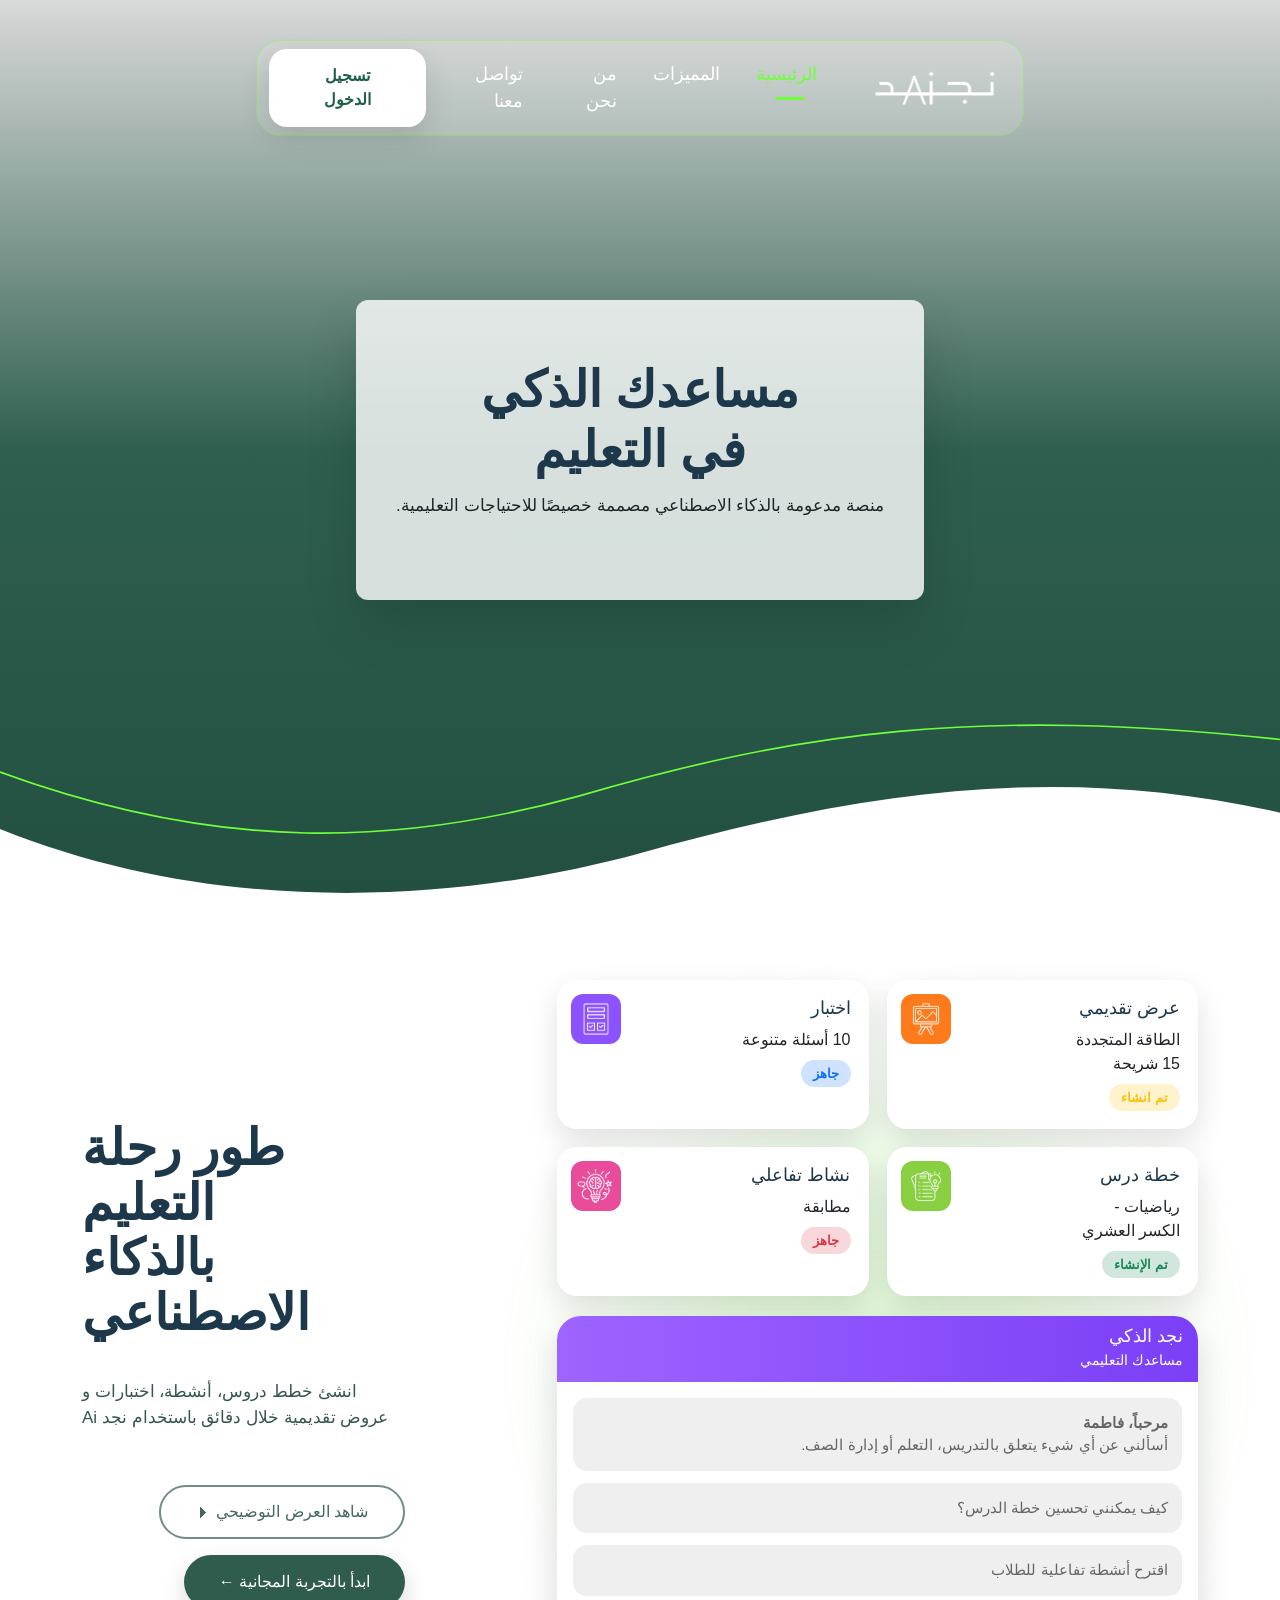
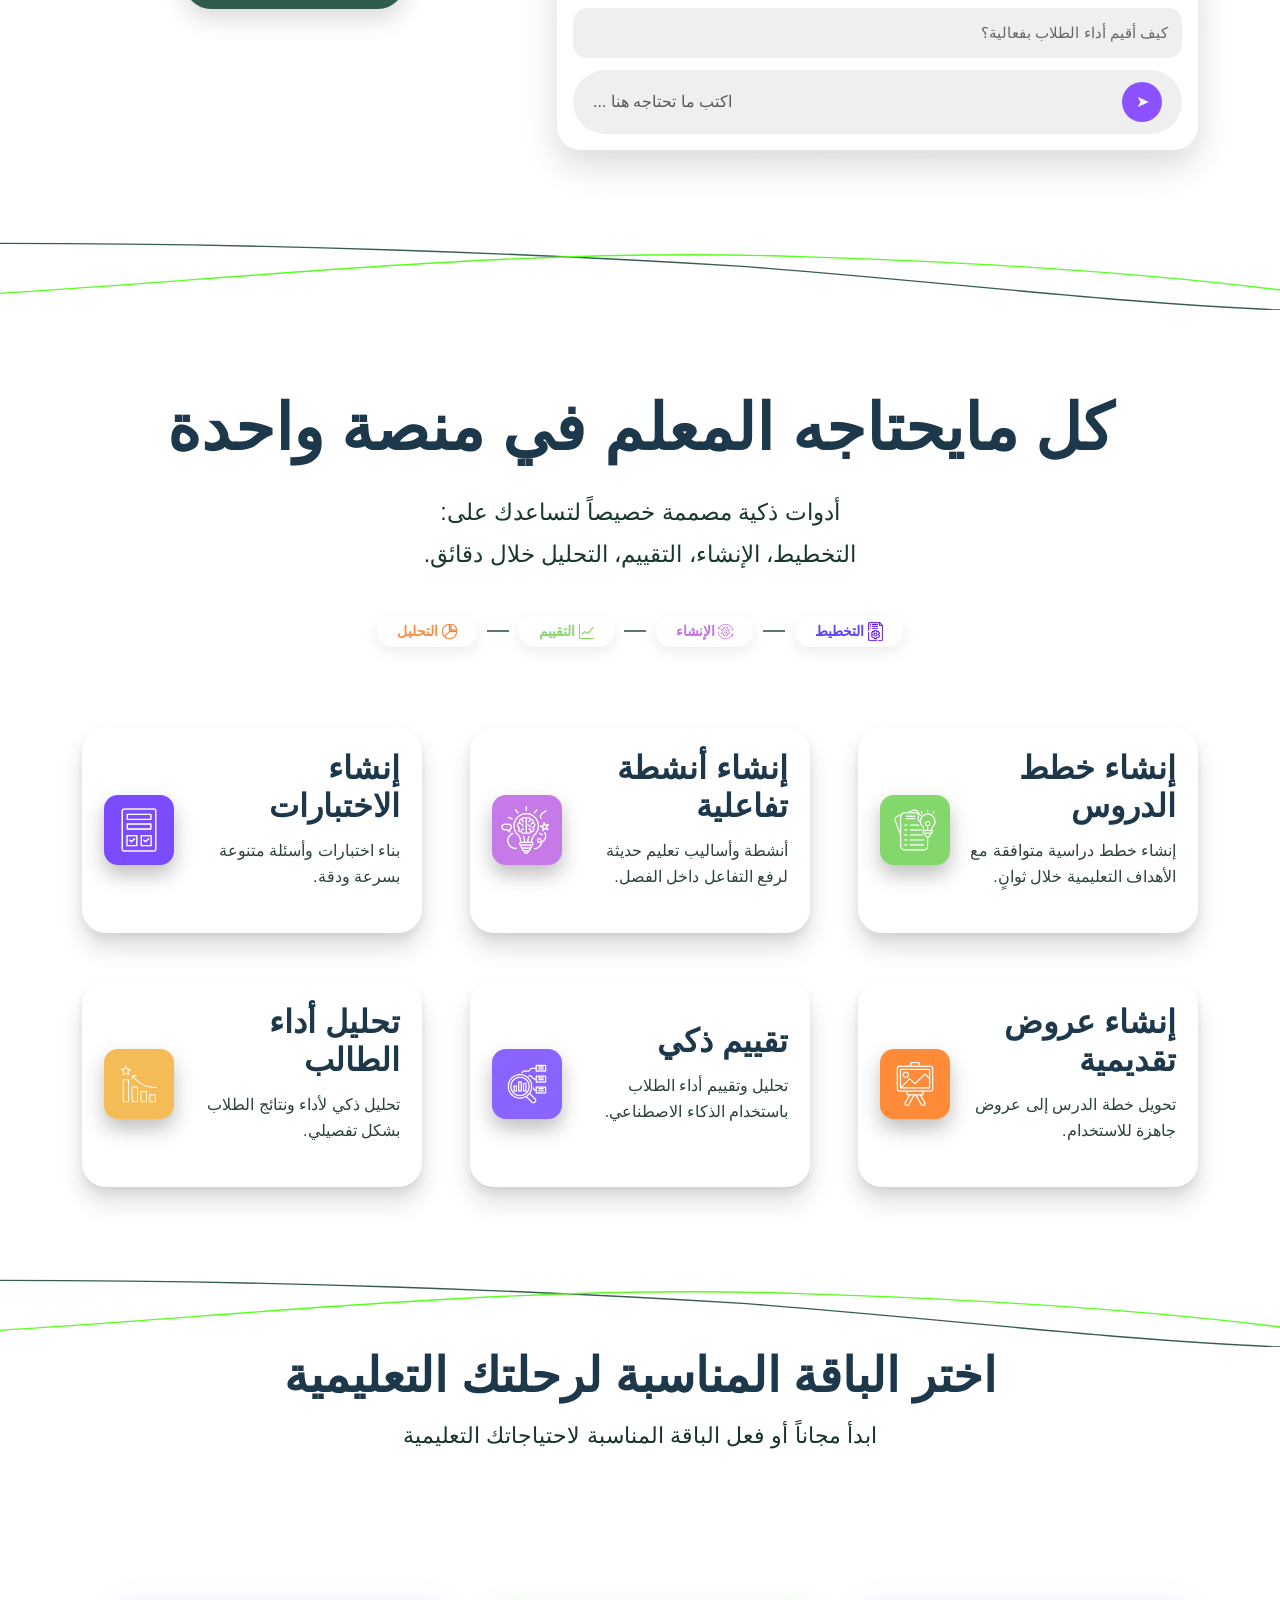
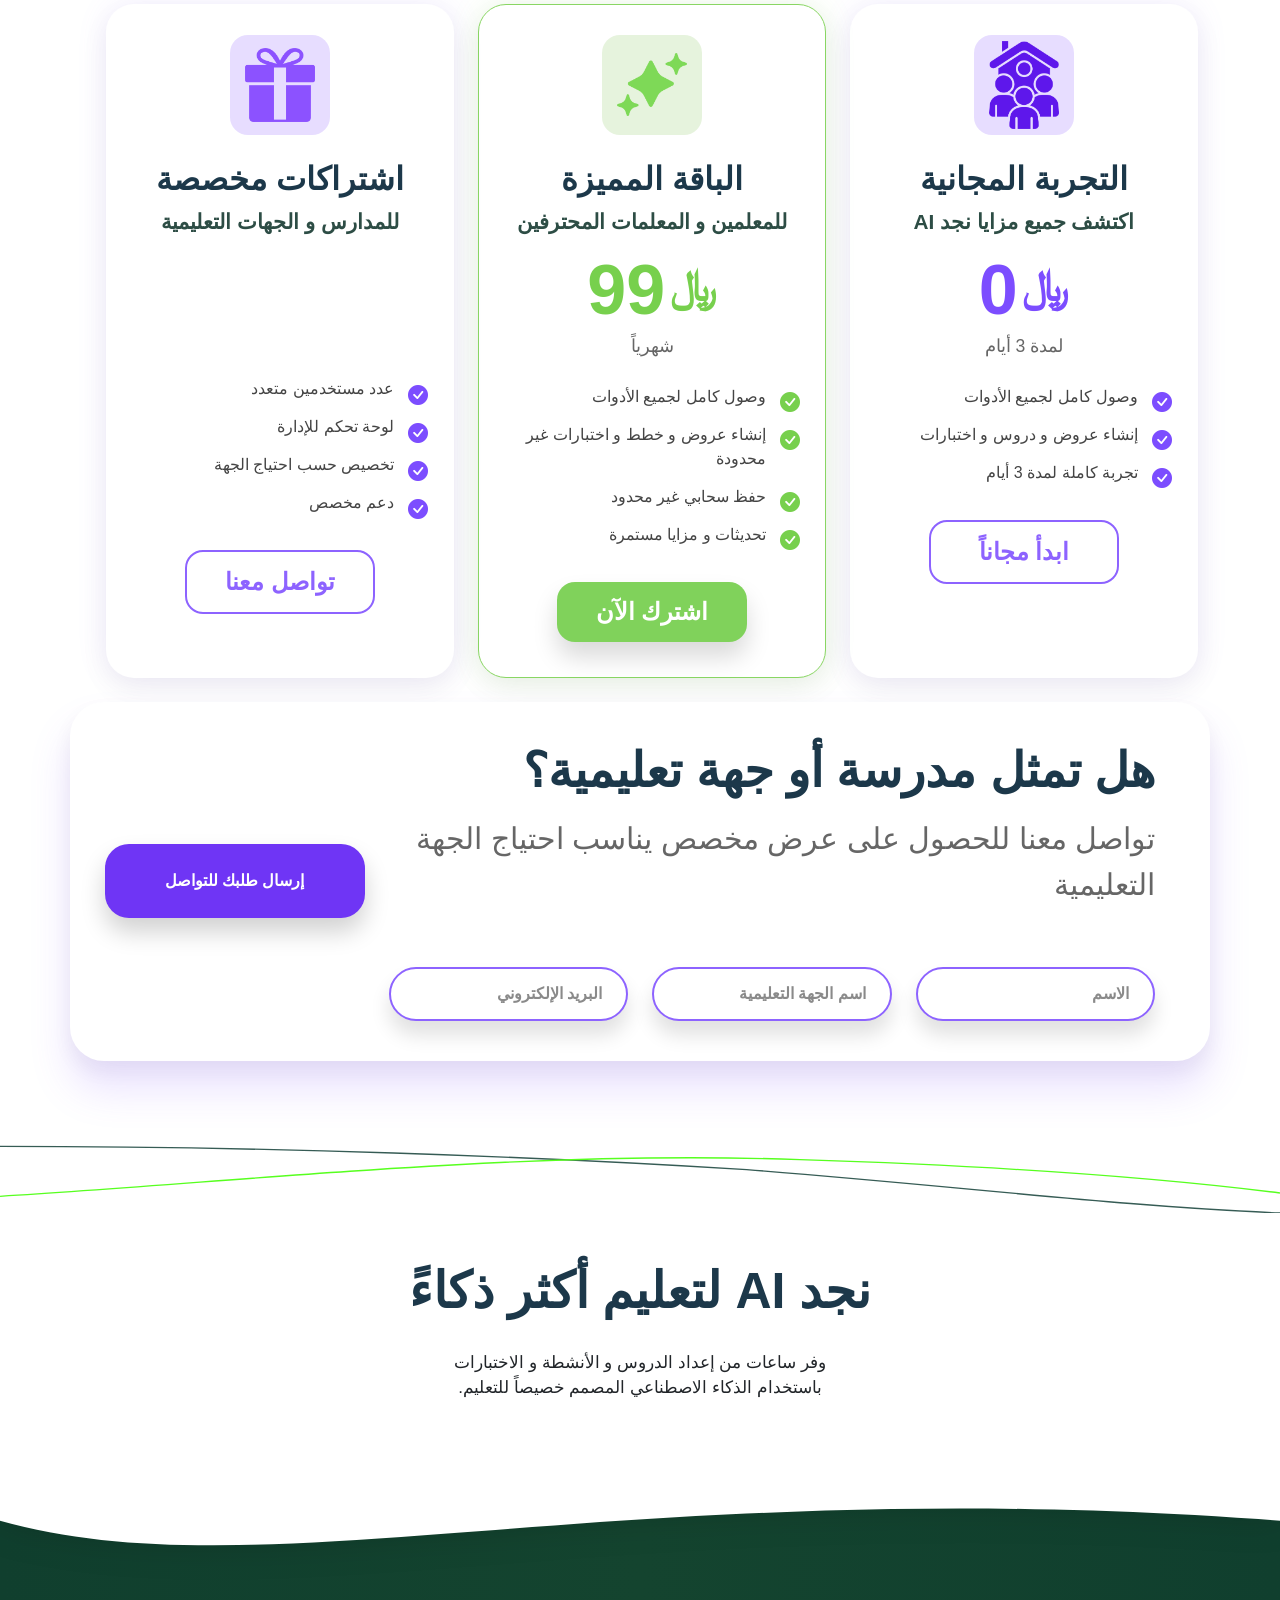
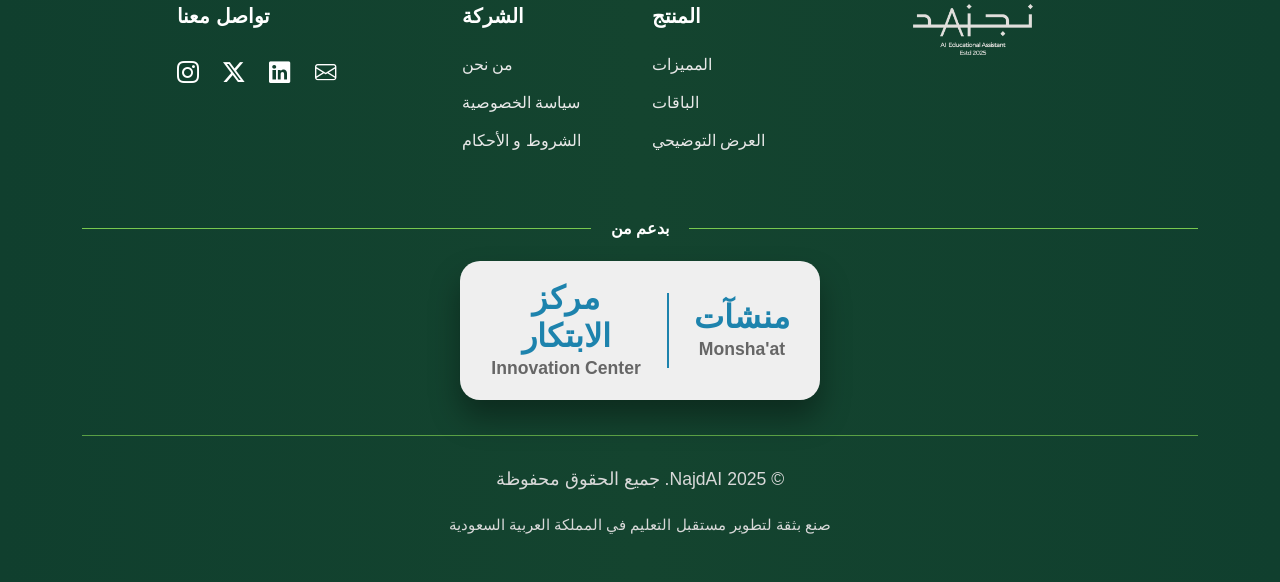
==== commit 69faf228: "Add files via upload" ====
--- a/index.html
+++ b/index.html
@@ -1 +1,853 @@
-<!DOCTYPE html><html lang="ar" dir="rtl"><head><meta charset="UTF-8"><meta name="viewport" content="width=device-width, initial-scale=1.0"><title> Najd AI | Home</title><link href="https://cdn.jsdelivr.net/npm/bootstrap@5.3.8/dist/css/bootstrap.min.css" rel="stylesheet"><link rel="preconnect" href="https://fonts.googleapis.com"><link rel="preconnect" href="https://fonts.gstatic.com" crossorigin><link href="https://fonts.googleapis.com/css2?family=Noto+Naskh+Arabic:wght@400..700&display=swap" rel="stylesheet"><link href="https://cdn.jsdelivr.net/npm/bootstrap-icons@1.11.3/font/bootstrap-icons.css" rel="stylesheet"><link rel="stylesheet" href="assets/css/style.css"></head><body class="home-page"><nav class="navbar navbar-expand-lg custom-navbar"><div class="container"><a class="navbar-brand" href="index.html"><img src="assets/images/logo.png" alt="Logo" class="logo-white"><img src="assets/24.png" alt="Logo" class="logo-dark"></a><button class="navbar-toggler" type="button" data-bs-toggle="collapse" data-bs-target="#mainNav"><span class="navbar-toggler-icon"></span></button><div class="collapse navbar-collapse justify-content-center" id="mainNav"><ul class="navbar-nav mx-auto"><li class="nav-item"><a class="nav-link" href="index.html">الرئيسية</a></li><li class="nav-item"><a class="nav-link" href="features.html">المميزات</a></li><li class="nav-item"><a class="nav-link" href="about.html">من نحن</a></li><li class="nav-item"><a class="nav-link" href="contact.html">تواصل معنا</a></li></ul><a href="login.html" class="btn login-btn"><img src="assets/images/icons/1.png" alt="Login" class="login-icon" ><span>تسجيل الدخول</span></a></div></div></nav><section class="hero-area"><video class="hero-video" autoplay muted loop playsinline><source src="assets/images/الرئيسية.mp4" type="video/mp4"></video><div class="hero-overlay"></div><div class="content-card"><h1> مساعدك الذكي<br> في التعليم </h1><p> منصة مدعومة بالذكاء الاصطناعي مصممة خصيصًا للاحتياجات التعليمية. </p></div><div class="wave-wrapper"><svg viewBox="0 0 1440 320" preserveAspectRatio="none"><path class="wave-line" d="M0,160 C250,260 450,250 650,190 C900,110 1100,80 1440,120" /><path class="wave-fill" d="M0,230 C250,340 520,320 720,260 C980,180 1200,150 1440,210 L1440,320 L0,320 Z" /></svg></div></section><section class="hero"><div class="container"><div class="row align-items-center flex-column-reverse flex-md-row"><div class="col-lg-7"><div class="cards-wrapper"><div class="glow"></div><div class="top-cards"><div class="mini-card"><div class="icon-box orange"><img src="assets/images/icons/2.png" alt=""></div><h4>عرض تقديمي</h4><div>الطاقة المتجددة</div><div>15 شريحة</div><span class="badge-custom bg-warning-subtle text-warning mt-2">تم انشاء </span></div><div class="mini-card"><div class="icon-box purple"><img src="assets/images/icons/3.png" alt=""></div><h4>اختبار</h4><div>10 أسئلة متنوعة</div><span class="badge-custom bg-primary-subtle text-primary mt-2">جاهز</span></div><div class="mini-card"><div class="icon-box green"><img src="assets/images/icons/4.png" alt=""></div><h4>خطة درس</h4><div>رياضيات -</div><div>الكسر العشري</div><span class="badge-custom bg-success-subtle text-success mt-2">تم الإنشاء</span></div><div class="mini-card"><div class="icon-box pink"><img src="assets/images/icons/5.png" alt=""></div><h4>نشاط تفاعلي</h4><div>مطابقة</div><span class="badge-custom bg-danger-subtle text-danger mt-2">جاهز</span></div></div><div class="chat-card"><div class="chat-header"><h3 class="mb-0 text-white">نجد الذكي</h3><small>مساعدك التعليمي</small></div><div class="chat-body"><div class="msg"><b>مرحباً، فاطمة</b><br /> أسألني عن أي شيء يتعلق بالتدريس، التعلم أو إدارة الصف. </div><div class="msg">كيف يمكنني تحسين خطة الدرس؟</div><div class="msg">اقترح أنشطة تفاعلية للطلاب</div><div class="msg">كيف أقيم أداء الطلاب بفعالية؟</div><div class="input-box"><button class="send-btn">➤</button><span class="text-muted"> اكتب ما تحتاجه هنا ... </span></div></div></div></div></div><div class="col-lg-5"><div class="hero-content"><h1> طور رحلة التعليم<br /> بالذكاء الاصطناعي </h1><p>انشئ خطط دروس، أنشطة، اختبارات و عروض تقديمية خلال دقائق باستخدام نجد Ai</p><div class="d-flex gap-3 flex-wrap justify-content-lg-start justify-content-center"><button class="btn-video">شاهد العرض التوضيحي ⏵</button><button class="btn-demo">ابدأ بالتجربة المجانية ←</button></div></div></div></div></div></section><section class="curve-divider"><svg viewBox="0 0 1200 120" preserveAspectRatio="none"><path d="M0,20 C250,20 500,35 700,55 C900,80 1050,110 1200,120" class="line-dark" /><path d="M0,95 C250,70 500,25 750,40 C950,50 1100,70 1200,90" class="line-green" /></svg></section><section class="services-sect"><div class="container"><div class="row"><div class="com-md-12"><div class="text-center"><h2 class="services-sect-title"> كل مايحتاجه المعلم في منصة واحدة </h2><p class="services-sect-subtitle"> أدوات ذكية مصممة خصيصاً لتساعدك على: <br> التخطيط، الإنشاء، التقييم، التحليل خلال دقائق. </p></div><div class="services-sect-process-wrapper"><div class="services-sect-process"><span class="services-sect-step services-sect-plan"><img src="assets/images/icons/11.png" alt="icon"> التخطيط</span><span class="services-sect-connector"></span><span class="services-sect-step services-sect-create"><img src="assets/images/icons/12.png" alt="icon"> الإنشاء</span><span class="services-sect-connector"></span><span class="services-sect-step services-sect-evaluate"><img src="assets/images/icons/13.png" alt="icon"> التقييم</span><span class="services-sect-connector"></span><span class="services-sect-step services-sect-analyze"><img src="assets/images/icons/14.png" alt="icon"> التحليل</span></div></div><div class="row g-5"><div class="col-lg-4 col-md-6"><div class="services-sect-card flex-md-row flex-column-reverse"><div><h3 class="services-sect-card-title"> إنشاء خطط الدروس </h3><p class="services-sect-card-text"> إنشاء خطط دراسية متوافقة مع الأهداف التعليمية خلال ثوانٍ. </p></div><div class="services-sect-icon services-sect-green"><img src="assets/images/icons/4.png" alt=""></div></div></div><div class="col-lg-4 col-md-6"><div class="services-sect-card flex-md-row flex-column-reverse"><div><h3 class="services-sect-card-title"> إنشاء أنشطة تفاعلية </h3><p class="services-sect-card-text"> أنشطة وأساليب تعليم حديثة لرفع التفاعل داخل الفصل. </p></div><div class="services-sect-icon services-sect-purple"><img src="assets/images/icons/5.png" alt=""></div></div></div><div class="col-lg-4 col-md-6"><div class="services-sect-card flex-md-row flex-column-reverse"><div><h3 class="services-sect-card-title"> إنشاء الاختبارات </h3><p class="services-sect-card-text"> بناء اختبارات وأسئلة متنوعة بسرعة ودقة. </p></div><div class="services-sect-icon services-sect-violet"><img src="assets/images/icons/3.png" alt=""></div></div></div><div class="col-lg-4 col-md-6"><div class="services-sect-card flex-md-row flex-column-reverse"><div><h3 class="services-sect-card-title"> إنشاء عروض تقديمية </h3><p class="services-sect-card-text"> تحويل خطة الدرس إلى عروض جاهزة للاستخدام. </p></div><div class="services-sect-icon services-sect-orange"><img src="assets/images/icons/2.png" alt=""></div></div></div><div class="col-lg-4 col-md-6"><div class="services-sect-card flex-md-row flex-column-reverse"><div><h3 class="services-sect-card-title"> تقييم ذكي </h3><p class="services-sect-card-text"> تحليل وتقييم أداء الطلاب باستخدام الذكاء الاصطناعي. </p></div><div class="services-sect-icon services-sect-blue"><img src="assets/images/icons/7.png" alt=""></div></div></div><div class="col-lg-4 col-md-6"><div class="services-sect-card flex-md-row flex-column-reverse"><div><h3 class="services-sect-card-title"> تحليل أداء الطالب </h3><p class="services-sect-card-text"> تحليل ذكي لأداء ونتائج الطلاب بشكل تفصيلي. </p></div><div class="services-sect-icon services-sect-gold"><img src="assets/images/icons/8.png" alt=""></div></div></div></div></div></div></div></section><section class="curve-divider"><svg viewBox="0 0 1200 120" preserveAspectRatio="none"><path d="M0,20 C250,20 500,35 700,55 C900,80 1050,110 1200,120" class="line-dark" /><path d="M0,95 C250,70 500,25 750,40 C950,50 1100,70 1200,90" class="line-green" /></svg></section><section class="pricing-section pb-5"><div class="container"><div class="row"><div class="text-center mb-5"><h2 class="section-title"> اختر الباقة المناسبة لرحلتك التعليمية </h2><p class="section-subtitle"> ابدأ مجاناً أو فعل الباقة المناسبة لاحتياجاتك التعليمية </p></div><div class="row justify-content-center g-4"><div class="col-lg-4"><div class="pricing-card"><div class="icons-box gift-box"><img src="assets/images/icons/15.png" alt=""></div><h3 class="card-title">التجربة المجانية</h3><div class="card-subtitle"> اكتشف جميع مزايا نجد AI </div><div class="price-wrap"><span class="currency price-alt">﷼</span><span class="amount price-alt">0</span><div class="price-note"> لمدة 3 أيام </div></div><ul class="feature-list"><li><i class="bi bi-check-circle-fill check-alt"></i> وصول كامل لجميع الأدوات </li><li><i class="bi bi-check-circle-fill check-alt"></i> إنشاء عروض و دروس و اختبارات </li><li><i class="bi bi-check-circle-fill check-alt"></i> تجربة كاملة لمدة 3 أيام </li></ul><button class="btn btn-outline-custom"> ابدأ مجاناً </button></div></div><div class="col-lg-4"><div class="pricing-card featured-card"><div class="icons-box star-box"><img src="assets/images/icons/16.png" alt=""></div><h3 class="card-title">الباقة المميزة</h3><div class="card-subtitle"> للمعلمين و المعلمات المحترفين </div><div class="price-wrap"><span class="currency price-highlight">﷼</span><span class="amount price-highlight">99</span><div class="price-note"> شهرياً </div></div><ul class="feature-list"><li><i class="bi bi-check-circle-fill check-main"></i> وصول كامل لجميع الأدوات </li><li><i class="bi bi-check-circle-fill check-main"></i> إنشاء عروض و خطط و اختبارات غير محدودة </li><li><i class="bi bi-check-circle-fill check-main"></i> حفظ سحابي غير محدود </li><li><i class="bi bi-check-circle-fill check-main"></i> تحديثات و مزايا مستمرة </li></ul><button class="btn btn-solid-custom"> اشترك الآن </button></div></div><div class="col-lg-4"><div class="pricing-card"><div class="icons-box group-box"><img src="assets/images/icons/17.png" alt=""></div><h3 class="card-title">اشتراكات مخصصة</h3><div class="card-subtitle"> للمدارس و الجهات التعليمية </div><div style="height:105px;"></div><ul class="feature-list"><li><i class="bi bi-check-circle-fill check-alt"></i> عدد مستخدمين متعدد </li><li><i class="bi bi-check-circle-fill check-alt"></i> لوحة تحكم للإدارة </li><li><i class="bi bi-check-circle-fill check-alt"></i> تخصيص حسب احتياج الجهة </li><li><i class="bi bi-check-circle-fill check-alt"></i> دعم مخصص </li></ul><button class="btn btn-outline-custom"> تواصل معنا </button></div></div></div><div class="institution-box my-4"><div class="row align-items-center"><div class="col-lg-9"><h1 class="institution-title"> هل تمثل مدرسة أو جهة تعليمية؟ </h1><p class="institution-subtitle"> تواصل معنا للحصول على عرض مخصص يناسب احتياج الجهة التعليمية </p><div class="row g-4 mt-2"><div class="col-md-4"><div class="fake-field"> الاسم </div></div><div class="col-md-4"><div class="fake-field"> اسم الجهة التعليمية </div></div><div class="col-md-4"><div class="fake-field"> البريد الإلكتروني </div></div></div></div><div class="col-lg-3 text-center text-lg-start mt-4 mt-lg-0"><a href="#" class="institution-btn"> إرسال طلبك للتواصل </a></div></div></div></div></div></section><section class="curve-divider"><svg viewBox="0 0 1200 120" preserveAspectRatio="none"><path d="M0,20 C250,20 500,35 700,55 C900,80 1050,110 1200,120" class="line-dark" /><path d="M0,95 C250,70 500,25 750,40 C950,50 1100,70 1200,90" class="line-green" /></svg></section><section class="text-center py-5"><h1 class="mb-4"> نجد AI لتعليم أكثر ذكاءً </h1><p class="mb-0"> وفر ساعات من إعداد الدروس و الأنشطة و الاختبارات <br> باستخدام الذكاء الاصطناعي المصمم خصيصاً للتعليم. </p></section><footer class="footer-area"><div class="footer-wave"><svg viewBox="0 0 1440 180" preserveAspectRatio="none"><path fill="#ffffff" d="M0,80 C300,170 700,20 1440,80 L1440,0 L0,0 Z"></path></svg></div><div class="container"><div class="row text-center text-lg-start justify-content-center gy-5"><div class="col-lg-3 col-md-6"><div class="footer-logo"><img class="img-fluid" src="assets/25.png" alt=""></div></div><div class="col-lg-2 col-md-6"><h5 class="footer-title">المنتج</h5><ul class="footer-links"><li><a href="features.html">المميزات</a></li><li><a href="#">الباقات</a></li><li><a href="#">العرض التوضيحي</a></li></ul></div><div class="col-lg-2 col-md-6"><h5 class="footer-title">الشركة</h5><ul class="footer-links"><li><a href="about.html">من نحن</a></li><li><a href="privacy-policy.html">سياسة الخصوصية</a></li><li><a href="terms-conditions.html">الشروط و الأحكام</a></li></ul></div><div class="col-lg-3 col-md-6"><h5 class="footer-title">تواصل معنا</h5><div class="social-links"><a href="#"><i class="bi bi-envelope"></i></a><a href="#"><i class="bi bi-linkedin"></i></a><a href="#"><i class="bi bi-twitter-x"></i></a><a href="#"><i class="bi bi-instagram"></i></a></div></div></div><div class="support-area"><div class="support-header"><span>بدعم من</span></div><div class="support-card"><div class="support-brand"><div class="support-name">منشآت</div><div class="support-sub">Monsha'at</div></div><div class="support-divider"></div><div class="support-brand"><div class="support-name">مركز الابتكار</div><div class="support-sub">Innovation Center</div></div></div></div><div class="footer-bottom"><p class="copyright"> © 2025 NajdAI. جميع الحقوق محفوظة </p><p class="location"> صنع بثقة لتطوير مستقبل التعليم في المملكة العربية السعودية </p></div></div></footer><script src="https://cdn.jsdelivr.net/npm/bootstrap@5.3.2/dist/js/bootstrap.bundle.min.js"></script><script src="https://code.jquery.com/jquery-3.7.1.min.js"></script><script src="assets/js/main.js"></script></body></html>
+<!DOCTYPE html> 
+<html lang="ar" dir="rtl">
+<head>
+    <meta charset="UTF-8">
+    <meta name="viewport" content="width=device-width, initial-scale=1.0">
+    <title>الرئيسية</title>
+    <!-- Bootstrap 5 CSS -->
+<link href="https://cdn.jsdelivr.net/npm/bootstrap@5.3.8/dist/css/bootstrap.min.css" rel="stylesheet">
+
+<link rel="preconnect" href="https://fonts.googleapis.com">
+<link rel="preconnect" href="https://fonts.gstatic.com" crossorigin>
+<link href="https://fonts.googleapis.com/css2?family=Noto+Naskh+Arabic:wght@400..700&display=swap" rel="stylesheet">
+<link href="https://cdn.jsdelivr.net/npm/bootstrap-icons@1.11.3/font/bootstrap-icons.css" rel="stylesheet">
+   
+<!-- Custom CSS -->
+<link rel="stylesheet" href="assets/css/style.css">
+</head>
+
+
+<body class="home-page">
+<nav class="navbar navbar-expand-lg custom-navbar">
+    <div class="container">
+
+        <a class="navbar-brand" href="index.html">
+            <img src="assets/images/logo.png" alt="Logo" class="logo-white">
+            <img src="assets/24.png" alt="Logo" class="logo-dark">
+        </a>
+
+        <button class="navbar-toggler" type="button"
+            data-bs-toggle="collapse"
+            data-bs-target="#mainNav">
+            <span class="navbar-toggler-icon"></span>
+        </button>
+
+        <div class="collapse navbar-collapse justify-content-center" id="mainNav">
+
+            <ul class="navbar-nav mx-auto">
+
+                <li class="nav-item">
+                    <a class="nav-link" href="index.html">الرئيسية</a>
+                </li>
+
+                 <li class="nav-item">
+                    <a class="nav-link" href="features.html">المميزات</a>
+                </li>
+
+                <li class="nav-item">
+                    <a class="nav-link" href="about.html">من نحن</a>
+                </li>
+                <li class="nav-item">
+                    <a class="nav-link" href="contact.html">تواصل معنا</a>
+                </li>
+
+
+
+            </ul>
+
+<a href="login.html" class="btn login-btn">
+
+    <img
+        src="assets/images/icons/1.png"
+        alt="Login"
+        class="login-icon"
+    >
+
+    <span>تسجيل الدخول</span>
+
+</a>
+
+        </div>
+    </div>
+</nav>
+
+
+
+<section class="hero-area">
+
+    <!-- Background Video -->
+    <video class="hero-video" autoplay muted loop playsinline>
+        <source src="assets/images/الرئيسية.mp4" type="video/mp4">
+    </video>
+
+    <!-- Overlay -->
+    <div class="hero-overlay"></div>
+
+    <!-- Hero Content -->
+    <div class="content-card">
+        <h1>
+            مساعدك الذكي<br>
+            في التعليم
+        </h1>
+
+        <p>
+            منصة مدعومة بالذكاء الاصطناعي مصممة خصيصًا للاحتياجات التعليمية.
+        </p>
+    </div>
+
+    <!-- Wave -->
+    <div class="wave-wrapper">
+        <svg viewBox="0 0 1440 320" preserveAspectRatio="none">
+
+            <path
+                class="wave-line"
+                d="M0,160 C250,260 450,250 650,190 C900,110 1100,80 1440,120"
+            />
+
+            <path
+                class="wave-fill"
+                d="M0,230 C250,340 520,320 720,260 C980,180 1200,150 1440,210 L1440,320 L0,320 Z"
+            />
+
+        </svg>
+    </div>
+
+</section>
+
+
+   <section class="hero">
+            <div class="container">
+                <div class="row align-items-center flex-column-reverse flex-md-row">
+                    <!-- RIGHT -->
+
+                    <div class="col-lg-7">
+                        <div class="cards-wrapper">
+                            <div class="glow"></div>
+
+                            <div class="top-cards">
+                                <div class="mini-card">
+                                    <div class="icon-box orange"><img src="assets/images/icons/2.png" alt=""></div>
+
+                                    <h4>عرض تقديمي</h4>
+                                    <div>الطاقة المتجددة</div>
+                                    <div>15 شريحة</div>
+
+                                    <span class="badge-custom bg-warning-subtle text-warning mt-2">تم انشاء </span>
+                                </div>
+
+                                <div class="mini-card">
+                                    <div class="icon-box purple"><img src="assets/images/icons/3.png" alt=""></div>
+
+                                    <h4>اختبار</h4>
+
+                                    <div>10 أسئلة متنوعة</div>
+
+                                    <span class="badge-custom bg-primary-subtle text-primary mt-2">جاهز</span>
+                                </div>
+
+                                <div class="mini-card">
+                                    <div class="icon-box green"><img src="assets/images/icons/4.png" alt=""></div>
+
+                                    <h4>خطة درس</h4>
+
+                                    <div>رياضيات -</div>
+                                    <div>الكسر العشري</div>
+
+                                    <span class="badge-custom bg-success-subtle text-success mt-2">تم الإنشاء</span>
+                                </div>
+
+                                <div class="mini-card">
+                                    <div class="icon-box pink"><img src="assets/images/icons/5.png" alt=""></div>
+
+                                    <h4>نشاط تفاعلي</h4>
+
+                                    <div>مطابقة</div>
+
+                                    <span class="badge-custom bg-danger-subtle text-danger mt-2">جاهز</span>
+                                </div>
+                            </div>
+
+                            <div class="chat-card">
+                                <div class="chat-header">
+                                    <h3 class="mb-0 text-white">نجد الذكي</h3>
+
+                                    <small>مساعدك التعليمي</small>
+                                </div>
+
+                                <div class="chat-body">
+                                    <div class="msg">
+                                        <b>مرحباً، فاطمة</b><br />
+                                        أسألني عن أي شيء يتعلق بالتدريس، التعلم أو إدارة الصف.
+                                    </div>
+
+                                    <div class="msg">كيف يمكنني تحسين خطة الدرس؟</div>
+
+                                    <div class="msg">اقترح أنشطة تفاعلية للطلاب</div>
+
+                                    <div class="msg">كيف أقيم أداء الطلاب بفعالية؟</div>
+
+                                    <div class="input-box">
+                                        <button class="send-btn">➤</button>
+
+                                        <span class="text-muted"> اكتب ما تحتاجه هنا ... </span>
+                                    </div>
+                                </div>
+                            </div>
+                        </div>
+                    </div>
+                    <!-- LEFT -->
+
+                    <div class="col-lg-5">
+                        <div class="hero-content">
+                            <h1>
+                                طور رحلة التعليم<br />
+                                بالذكاء الاصطناعي
+                            </h1>
+
+                            <p>انشئ خطط دروس، أنشطة، اختبارات و عروض تقديمية خلال دقائق باستخدام نجد Ai</p>
+
+                            <div class="d-flex gap-3 flex-wrap justify-content-lg-start justify-content-center">
+                                <button class="btn-video">شاهد العرض التوضيحي ⏵</button>
+                                <button class="btn-demo">ابدأ بالتجربة المجانية ←</button>
+                            </div>
+                        </div>
+                    </div>
+                </div>
+            </div>
+        </section>
+        
+
+
+
+<section class="curve-divider">
+    <svg viewBox="0 0 1200 120" preserveAspectRatio="none">
+        <!-- Dark line -->
+        <path
+            d="M0,20 C250,20 500,35 700,55 C900,80 1050,110 1200,120"
+            class="line-dark"
+        />
+
+        <!-- Green line -->
+        <path
+            d="M0,95 C250,70 500,25 750,40 C950,50 1100,70 1200,90"
+            class="line-green"
+        />
+    </svg>
+</section>
+
+
+
+
+
+
+<section class="services-sect">
+
+<div class="container">
+
+   <div class="row">
+    <div class="com-md-12">
+         <!-- TITLE -->
+
+    <div class="text-center">
+
+        <h2 class="services-sect-title">
+            كل مايحتاجه المعلم في منصة واحدة
+        </h2>
+
+        <p class="services-sect-subtitle">
+            أدوات ذكية مصممة خصيصاً لتساعدك على:
+            <br>
+            التخطيط، الإنشاء، التقييم، التحليل خلال دقائق.
+        </p>
+
+    </div>
+
+    <!-- PROCESS -->
+
+    <div class="services-sect-process-wrapper">
+
+        <div class="services-sect-process">
+
+            <span class="services-sect-step services-sect-plan"><img src="assets/images/icons/11.png" alt="icon"> التخطيط</span>
+
+            <span class="services-sect-connector"></span>
+
+            <span class="services-sect-step services-sect-create"><img src="assets/images/icons/12.png" alt="icon"> الإنشاء</span>
+
+            <span class="services-sect-connector"></span>
+
+            <span class="services-sect-step services-sect-evaluate"><img src="assets/images/icons/13.png" alt="icon"> التقييم</span>
+
+            <span class="services-sect-connector"></span>
+
+            <span class="services-sect-step services-sect-analyze"><img src="assets/images/icons/14.png" alt="icon"> التحليل</span>
+
+        </div>
+
+    </div>
+
+    <!-- CARDS -->
+
+    <div class="row g-5">
+
+        <!-- 1 -->
+
+        <div class="col-lg-4 col-md-6">
+            <div class="services-sect-card flex-md-row flex-column-reverse">
+
+                <div>
+                    <h3 class="services-sect-card-title">
+                        إنشاء خطط الدروس
+                    </h3>
+
+                    <p class="services-sect-card-text">
+                        إنشاء خطط دراسية متوافقة مع الأهداف
+                        التعليمية خلال ثوانٍ.
+                    </p>
+                </div>
+
+                <div class="services-sect-icon services-sect-green">
+                   <img src="assets/images/icons/4.png" alt="">
+                </div>
+
+            </div>
+        </div>
+
+        <!-- 2 -->
+
+        <div class="col-lg-4 col-md-6">
+            <div class="services-sect-card flex-md-row flex-column-reverse">
+
+                <div>
+                    <h3 class="services-sect-card-title">
+                        إنشاء أنشطة تفاعلية
+                    </h3>
+
+                    <p class="services-sect-card-text">
+                        أنشطة وأساليب تعليم حديثة
+                        لرفع التفاعل داخل الفصل.
+                    </p>
+                </div>
+
+                <div class="services-sect-icon services-sect-purple">
+                    <img src="assets/images/icons/5.png" alt="">
+                </div>
+
+            </div>
+        </div>
+
+        <!-- 3 -->
+
+        <div class="col-lg-4 col-md-6">
+            <div class="services-sect-card flex-md-row flex-column-reverse">
+
+                <div>
+                    <h3 class="services-sect-card-title">
+                        إنشاء الاختبارات
+                    </h3>
+
+                    <p class="services-sect-card-text">
+                        بناء اختبارات وأسئلة متنوعة
+                        بسرعة ودقة.
+                    </p>
+                </div>
+
+                <div class="services-sect-icon services-sect-violet">
+                    <img src="assets/images/icons/3.png" alt="">
+                </div>
+
+            </div>
+        </div>
+
+        <!-- 4 -->
+
+        <div class="col-lg-4 col-md-6">
+            <div class="services-sect-card flex-md-row flex-column-reverse">
+
+                <div>
+                    <h3 class="services-sect-card-title">
+                        إنشاء عروض تقديمية
+                    </h3>
+
+                    <p class="services-sect-card-text">
+                        تحويل خطة الدرس إلى عروض
+                        جاهزة للاستخدام.
+                    </p>
+                </div>
+
+                <div class="services-sect-icon services-sect-orange">
+                    <img src="assets/images/icons/2.png" alt="">
+                </div>
+
+            </div>
+        </div>
+
+        <!-- 5 -->
+
+        <div class="col-lg-4 col-md-6">
+            <div class="services-sect-card flex-md-row flex-column-reverse">
+
+                <div>
+                    <h3 class="services-sect-card-title">
+                        تقييم ذكي
+                    </h3>
+
+                    <p class="services-sect-card-text">
+                        تحليل وتقييم أداء الطلاب
+                        باستخدام الذكاء الاصطناعي.
+                    </p>
+                </div>
+
+                <div class="services-sect-icon services-sect-blue">
+                   <img src="assets/images/icons/7.png" alt="">
+                </div>
+
+            </div>
+        </div>
+
+        <!-- 6 -->
+
+        <div class="col-lg-4 col-md-6">
+            <div class="services-sect-card flex-md-row flex-column-reverse">
+
+                <div>
+                    <h3 class="services-sect-card-title">
+                        تحليل أداء الطالب
+                    </h3>
+
+                    <p class="services-sect-card-text">
+                        تحليل ذكي لأداء ونتائج الطلاب
+                        بشكل تفصيلي.
+                    </p>
+                </div>
+
+                <div class="services-sect-icon services-sect-gold">
+                    <img src="assets/images/icons/8.png" alt="">
+                </div>
+
+            </div>
+        </div>
+
+    </div>
+
+    </div>
+   </div>
+</div>
+
+</section>
+
+
+
+
+<section class="curve-divider">
+    <svg viewBox="0 0 1200 120" preserveAspectRatio="none">
+        <!-- Dark line -->
+        <path
+            d="M0,20 C250,20 500,35 700,55 C900,80 1050,110 1200,120"
+            class="line-dark"
+        />
+
+        <!-- Green line -->
+        <path
+            d="M0,95 C250,70 500,25 750,40 C950,50 1100,70 1200,90"
+            class="line-green"
+        />
+    </svg>
+</section>
+
+
+
+
+
+
+
+<section class="pricing-section pb-5">
+    <div class="container">
+
+      <div class="row">
+          <div class="text-center mb-5">
+            <h2 class="section-title">
+                اختر الباقة المناسبة لرحلتك التعليمية
+            </h2>
+
+            <p class="section-subtitle">
+                ابدأ مجاناً أو فعل الباقة المناسبة لاحتياجاتك التعليمية
+            </p>
+        </div>
+
+        <div class="row justify-content-center g-4">
+
+            <!-- Free Trial -->
+            <div class="col-lg-4">
+                <div class="pricing-card">
+
+                    <div class="icons-box gift-box">
+                        <img src="assets/images/icons/15.png" alt="">
+                    </div>
+
+                    <h3 class="card-title">التجربة المجانية</h3>
+
+                    <div class="card-subtitle">
+                        اكتشف جميع مزايا نجد AI
+                    </div>
+
+                    <div class="price-wrap">
+                        <span class="currency price-alt">﷼</span>
+                        <span class="amount price-alt">0</span>
+
+                        <div class="price-note">
+                            لمدة 3 أيام
+                        </div>
+                    </div>
+
+                    <ul class="feature-list">
+                        <li>
+                            <i class="bi bi-check-circle-fill check-alt"></i>
+                            وصول كامل لجميع الأدوات
+                        </li>
+
+                        <li>
+                            <i class="bi bi-check-circle-fill check-alt"></i>
+                            إنشاء عروض و دروس و اختبارات
+                        </li>
+
+                        <li>
+                            <i class="bi bi-check-circle-fill check-alt"></i>
+                            تجربة كاملة لمدة 3 أيام
+                        </li>
+                    </ul>
+
+                    <button class="btn btn-outline-custom">
+                        ابدأ مجاناً
+                    </button>
+
+                </div>
+            </div>
+
+            <!-- Featured -->
+            <div class="col-lg-4">
+                <div class="pricing-card featured-card">
+
+                    <div class="icons-box star-box">
+                       <img src="assets/images/icons/16.png" alt="">
+                    </div>
+
+                    <h3 class="card-title">الباقة المميزة</h3>
+
+                    <div class="card-subtitle">
+                        للمعلمين و المعلمات المحترفين
+                    </div>
+
+                    <div class="price-wrap">
+                        <span class="currency price-highlight">﷼</span>
+                        <span class="amount price-highlight">99</span>
+
+                        <div class="price-note">
+                            شهرياً
+                        </div>
+                    </div>
+
+                    <ul class="feature-list">
+                        <li>
+                            <i class="bi bi-check-circle-fill check-main"></i>
+                            وصول كامل لجميع الأدوات
+                        </li>
+
+                        <li>
+                            <i class="bi bi-check-circle-fill check-main"></i>
+                            إنشاء عروض و خطط و اختبارات غير محدودة
+                        </li>
+
+                        <li>
+                            <i class="bi bi-check-circle-fill check-main"></i>
+                            حفظ سحابي غير محدود
+                        </li>
+
+                        <li>
+                            <i class="bi bi-check-circle-fill check-main"></i>
+                            تحديثات و مزايا مستمرة
+                        </li>
+                    </ul>
+
+                    <button class="btn btn-solid-custom">
+                        اشترك الآن
+                    </button>
+
+                </div>
+            </div>
+
+            <!-- Enterprise -->
+            <div class="col-lg-4">
+                <div class="pricing-card">
+
+                    <div class="icons-box group-box">
+                       <img src="assets/images/icons/17.png" alt="">
+                    </div>
+
+                    <h3 class="card-title">اشتراكات مخصصة</h3>
+
+                    <div class="card-subtitle">
+                        للمدارس و الجهات التعليمية
+                    </div>
+
+                    <div style="height:105px;"></div>
+
+                    <ul class="feature-list">
+                        <li>
+                            <i class="bi bi-check-circle-fill check-alt"></i>
+                            عدد مستخدمين متعدد
+                        </li>
+
+                        <li>
+                            <i class="bi bi-check-circle-fill check-alt"></i>
+                            لوحة تحكم للإدارة
+                        </li>
+
+                        <li>
+                            <i class="bi bi-check-circle-fill check-alt"></i>
+                            تخصيص حسب احتياج الجهة
+                        </li>
+
+                        <li>
+                            <i class="bi bi-check-circle-fill check-alt"></i>
+                            دعم مخصص
+                        </li>
+                    </ul>
+
+                    <button class="btn btn-outline-custom">
+                        تواصل معنا
+                    </button>
+
+                </div>
+            </div>
+
+        </div>
+
+        <div class="institution-box my-4">
+
+            <div class="row align-items-center">
+
+                <!-- Content -->
+                <div class="col-lg-9">
+
+                    <h1 class="institution-title">
+                        هل تمثل مدرسة أو جهة تعليمية؟
+                    </h1>
+
+                    <p class="institution-subtitle">
+                        تواصل معنا للحصول على عرض مخصص يناسب احتياج الجهة التعليمية
+                    </p>
+
+                    <div class="row g-4 mt-2">
+
+                        <div class="col-md-4">
+                            <div class="fake-field">
+                                الاسم
+                            </div>
+                        </div>
+
+                        <div class="col-md-4">
+                            <div class="fake-field">
+                                اسم الجهة التعليمية
+                            </div>
+                        </div>
+
+                        <div class="col-md-4">
+                            <div class="fake-field">
+                                البريد الإلكتروني
+                            </div>
+                        </div>
+
+                    </div>
+
+                </div>
+
+                <!-- Button -->
+                <div class="col-lg-3 text-center text-lg-start mt-4 mt-lg-0">
+
+                    <a href="#" class="institution-btn">
+                        إرسال طلبك للتواصل
+                    </a>
+
+                </div>
+
+            </div>
+
+        </div>
+      </div>
+    </div>
+</section>
+
+<section class="curve-divider">
+    <svg viewBox="0 0 1200 120" preserveAspectRatio="none">
+        <!-- Dark line -->
+        <path
+            d="M0,20 C250,20 500,35 700,55 C900,80 1050,110 1200,120"
+            class="line-dark"
+        />
+
+        <!-- Green line -->
+        <path
+            d="M0,95 C250,70 500,25 750,40 C950,50 1100,70 1200,90"
+            class="line-green"
+        />
+    </svg>
+</section>
+
+<section class="text-center py-5">
+
+    <h1 class="mb-4">
+        نجد AI لتعليم أكثر ذكاءً
+    </h1>
+
+    <p class="mb-0">
+        وفر ساعات من إعداد الدروس و الأنشطة و الاختبارات
+        <br>
+        باستخدام الذكاء الاصطناعي المصمم خصيصاً للتعليم.
+    </p>
+
+</section>
+
+
+
+
+
+
+
+
+<footer class="footer-area">
+
+    <!-- Top Wave -->
+    <div class="footer-wave">
+        <svg viewBox="0 0 1440 180" preserveAspectRatio="none">
+            <path
+                fill="#ffffff"
+                d="M0,80
+                   C300,170 700,20 1440,80
+                   L1440,0
+                   L0,0
+                   Z">
+            </path>
+        </svg>
+    </div>
+
+    <div class="container">
+
+        <div class="row text-center text-lg-start justify-content-center gy-5">
+
+            <!-- Logo -->
+            <div class="col-lg-3 col-md-6">
+                <div class="footer-logo">
+                    <img class="img-fluid" src="assets/25.png" alt="">
+                </div>
+            </div>
+
+            <!-- Product -->
+            <div class="col-lg-2 col-md-6">
+                <h5 class="footer-title">المنتج</h5>
+
+                <ul class="footer-links">
+                    <li><a href="features.html">المميزات</a></li>
+                    <li><a href="#">الباقات</a></li>
+                    <li><a href="#">العرض التوضيحي</a></li>
+                </ul>
+            </div>
+
+            <!-- Company -->
+            <div class="col-lg-2 col-md-6">
+                <h5 class="footer-title">الشركة</h5>
+
+                <ul class="footer-links">
+                    <li><a href="about.html">من نحن</a></li>
+                    <li><a href="privacy-policy.html">سياسة الخصوصية</a></li>
+                    <li><a href="terms-conditions.html">الشروط و الأحكام</a></li>
+                </ul>
+            </div>
+
+            <!-- Contact -->
+            <div class="col-lg-3 col-md-6">
+                <h5 class="footer-title">تواصل معنا</h5>
+
+                <div class="social-links">
+
+                    <a href="#">
+                        <i class="bi bi-envelope"></i>
+                    </a>
+
+                    <a href="#">
+                        <i class="bi bi-linkedin"></i>
+                    </a>
+
+                    <a href="#">
+                        <i class="bi bi-twitter-x"></i>
+                    </a>
+
+                    <a href="#">
+                        <i class="bi bi-instagram"></i>
+                    </a>
+
+                </div>
+            </div>
+
+        </div>
+
+        <!-- Supported -->
+        <div class="support-area">
+
+            <div class="support-header">
+                <span>بدعم من</span>
+            </div>
+
+            <div class="support-card">
+
+                <div class="support-brand">
+                    <div class="support-name">منشآت</div>
+                    <div class="support-sub">Monsha'at</div>
+                </div>
+
+                <div class="support-divider"></div>
+
+                <div class="support-brand">
+                    <div class="support-name">مركز الابتكار</div>
+                    <div class="support-sub">Innovation Center</div>
+                </div>
+
+            </div>
+
+        </div>
+
+        <!-- Bottom -->
+        <div class="footer-bottom">
+
+            <p class="copyright">
+                © 2025 NajdAI. جميع الحقوق محفوظة
+            </p>
+
+            <p class="location">
+                صنع بثقة لتطوير مستقبل التعليم في المملكة العربية السعودية
+            </p>
+
+        </div>
+
+    </div>
+
+</footer>
+
+
+
+
+
+
+
+
+
+<script src="https://cdn.jsdelivr.net/npm/bootstrap@5.3.2/dist/js/bootstrap.bundle.min.js"></script>
+ <script src="https://code.jquery.com/jquery-3.7.1.min.js"></script>
+<script src="assets/js/main.js"></script>
+
+
+
+
+
+</body>
+</html>
--- a/assets/css/style.css
+++ b/assets/css/style.css
@@ -1 +1,3372 @@
-.hero,.hero-area{min-height:100vh}.content-card,.footer-bottom,.footer-logo,.najd-goal-card,.pricing-card,.support-brand{text-align:center}.najd-chat-green::after,.najd-chat-purple::after{content:"";bottom:8px;width:0;height:0;position:absolute}:root{--primary:#1f5f46;--primary-dark:#0e3d2b;--active:#70ff3b;--border:#6fff3bb4;--white:#fff;--text:#24332c;--shadow:0 10px 30px rgba(0,0,0,.12);--dark:#1f4638;--green:#8ed96b;--purple:#c27ae7;--orange:#ff8b38;--blue:#6c63ff;--najah-primary:#477663;--najah-dark:#1f4738;--najah-white:#fff;--najah-primary:#477663;--najah-dark:#214337}h1,h2,h3,h4{color:#1c384a!important}h1,h2{font-size:50px;font-weight:600}p{font-size:17px;font-weight:500;padding:5px 0}body{font-family:Cairo,sans-serif}body,html{overflow-x:hidden}.custom-navbar{width:100%;z-index:999}.custom-navbar .nav-link{font-size:18px;padding:12px 20px;position:relative;margin:0 10px;font-weight:400}.custom-navbar .nav-link.active{color:var(--active)}.inner-page .nav-link:hover,.login-btn{color:var(--primary)}.custom-navbar .nav-link.active::after{content:'';position:absolute;bottom:0;right:20px;width:30px;height:3px;background:var(--active);border-radius:20px}.navbar-brand img{width:120px}.home-page .logo-white,.inner-page .login-icon,.inner-page .logo-dark,.logo-white,.najah-trial-text strong{display:block}.home-page .login-icon,.home-page .logo-dark,.inner-page .logo-white,.logo-dark{display:none}.home-page .navbar-toggler{border-color:rgba(255,255,255,.4)}.home-page .navbar-toggler:focus,.inner-page .navbar-toggler:focus{box-shadow:none}.home-page .navbar-toggler-icon{background-image:url("data:image/svg+xml,%3csvg xmlns='http://www.w3.org/2000/svg' viewBox='0 0 30 30'%3e%3cpath stroke='rgba%28255,255,255,1%29' stroke-linecap='round' stroke-miterlimit='10' stroke-width='2' d='M4 7h22M4 15h22M4 23h22'/%3e%3c/svg%3e")}.inner-page .navbar-toggler{border-color:rgba(0,0,0,.15)}.home-page .custom-navbar{position:absolute;top:40px;left:50%;transform:translateX(-50%);width:60%;background:rgba(255,255,255,.15);border:1px solid rgba(93,255,5,.3);border-radius:24px}.home-page .nav-link,.institution-btn:hover{color:#fff}.inner-page .custom-navbar{position:relative;background:#fff;border-bottom:2px solid var(--border);box-shadow:rgba(0,0,0,.06) 0 2px 4px 0 inset;padding:12px 0}.inner-page .nav-link{color:#222}.login-btn{display:flex;align-items:center;justify-content:center;gap:10px;background:#fff;padding:14px 30px;border-radius:18px;font-weight:600;box-shadow:var(--shadow);text-decoration:none}.btn-demo,h3,h4{font-weight:500}.login-icon{width:18px;height:18px;object-fit:contain}.inner-page .login-btn{background:#fff;color:#222}.btn:hover{color:var(--primary);background-color:#fff;border-color:none}.hero-area{position:relative;width:100%;display:flex;justify-content:center;align-items:center;overflow:hidden}.hero-overlay,.hero-video{position:absolute;inset:0}.hero,.icon-box{align-items:center}.hero-video{width:100%;height:100%;object-fit:cover;z-index:1}.hero-overlay{background:linear-gradient(to bottom,rgba(0,0,0,.15),rgba(17,72,54,.873),rgba(10,60,43,.9));z-index:2}.content-card{position:relative;z-index:5;background:rgba(255,255,255,.807);padding:60px 40px;margin:0 40px;border-radius:12px;box-shadow:0 25px 50px rgba(0,0,0,.15)}.wave-wrapper{position:absolute;bottom:-2px;left:0;width:100%;z-index:4}.wave-wrapper svg{width:100%;height:260px;display:block}.wave-fill{fill:#ffffff}.wave-line{fill:none;stroke:#70ff3b;stroke-width:2}.hero{display:flex;padding:80px 0}.hero-content h1{line-height:1.1;color:#1f4337}.hero-content p{color:#35574b;margin-top:25px;margin-bottom:50px}h3,h4{font-size:18px}.btn-demo{background:#2f5c4c;color:#fff;padding:15px 35px;border-radius:50px;border:none;box-shadow:0 10px 25px rgba(0,0,0,.15)}.btn-video{border:2px solid #6f8f82;color:#44685a;padding:13px 35px;border-radius:50px;background:0 0}.cards-wrapper{position:relative;width:100%;max-width:700px;margin:auto}.glow{position:absolute;width:500px;height:500px;background:#bdf3a7;border-radius:50%;filter:blur(80px);opacity:.4;left:50%;top:50%;transform:translate(-50%,-50%);z-index:0}.icon-box,.icon-box img{width:50px}.top-cards{display:grid;grid-template-columns:repeat(2,1fr);gap:18px;margin-bottom:20px;position:relative;z-index:2}.mini-card{background:#fff;border-radius:20px;padding:18px;box-shadow:0 12px 30px rgba(0,0,0,.12);position:relative;animation:4s ease-in-out infinite float}.mini-card:nth-child(2){animation-delay:.5s}.mini-card:nth-child(3){animation-delay:1s}.mini-card:nth-child(4){animation-delay:1.5s}@keyframes float{0%,100%{transform:translateY(0)}50%{transform:translateY(-15px)}}.icon-box{height:50px;border-radius:12px;display:flex;justify-content:center;color:#fff;font-size:22px;position:absolute;top:14px;left:14px}.orange{background:#ff7a1a}.green{background:#89cf42}.pink{background:#ea4c9c}.purple{background:#8c52ff}.badge-custom{display:inline-block;padding:4px 12px;border-radius:20px;font-size:13px;font-weight:700}.chat-card{background:#fff;border-radius:24px;overflow:hidden;box-shadow:0 15px 35px rgba(0,0,0,.15);position:relative;z-index:2}.chat-header{background:linear-gradient(90deg,#9d64ff,#7b3ff7);color:#fff;padding:10px 15px}.input-box,.msg{background:#efefef}.chat-body{padding:16px}.msg{border-radius:14px;padding:14px;margin-bottom:12px;font-size:15px;color:#666}.input-box{border-radius:40px;padding:12px 20px;display:flex;align-items:center;justify-content:space-between}.send-btn{width:40px;height:40px;border-radius:50%;background:#8c52ff;color:#fff;border:none}.curve-divider{width:100%;height:clamp(40px,8vw,80px);overflow:hidden}.curve-divider svg{width:100%;height:100%;display:block}.line-dark{fill:none;stroke:#365c55;stroke-width:2}.line-green{fill:none;stroke:#57ff1f;stroke-width:2}.services-sect{padding:80px 0}.services-sect-title{font-size:clamp(2.2rem,5vw,4rem);font-weight:800;color:var(--dark);margin-bottom:20px}.services-sect-subtitle{color:#18372d;font-size:1.45rem;line-height:1.8;max-width:850px;margin:auto}.services-sect-process-wrapper{margin-top:35px;margin-bottom:80px}span.services-sect-step img{width:15px}.services-sect-process{display:flex;justify-content:center;align-items:center;flex-wrap:wrap;gap:10px}.services-sect-step{background:#fff;border-radius:50px;padding:5px 20px;font-weight:700;font-size:14px;box-shadow:0 5px 15px rgba(0,0,0,.08)}.services-sect-connector{width:22px;height:2px;background:#59796e}.services-sect-plan{color:#5c44ff}.services-sect-create{color:#c06fe7}.services-sect-evaluate{color:#8bd36d}.services-sect-analyze{color:#ff8c42}.services-sect-card{background:#fff;border-radius:24px;padding:22px;height:100%;display:flex;align-items:center;gap:20px;transition:.35s;box-shadow:0 16px 24px rgba(0,0,0,.12),0 5px 10px rgba(0,0,0,.08)}.services-sect-card:hover{transform:translateY(-8px)}.services-sect-icon{width:70px;height:70px;min-width:70px;border-radius:14px;display:flex;justify-content:center;align-items:center;color:#fff;font-size:32px;box-shadow:0 10px 20px rgba(0,0,0,.25)}.icons-box img,.services-sect-icon img{width:70px}.services-sect-green{background:#84d86b}.services-sect-purple{background:#c57ae7}.services-sect-violet{background:#7b4cff}.services-sect-orange{background:#ff8a37}.services-sect-gold{background:#f4bb57}.services-sect-blue{background:#8b63ff}.services-sect-red{background:#ff6b6b}.services-sect-teal{background:#20c997}.services-sect-sky{background:#4dabf7}.services-sect-card-title{font-size:2rem;font-weight:800;color:var(--dark);margin-bottom:8px}.services-sect-card-text{color:#2d423a;line-height:1.6;font-size:1rem}@media(max-width:768px){.services-sect{padding:60px 0}.services-sect-subtitle{font-size:1.1rem}.services-sect-card{text-align:center;flex-direction:column}.services-sect-card-title{font-size:1.6rem}.services-sect-connector{display:none}.services-sect-process{gap:12px}}.icons-box,.najd-goal-icon{align-items:center;display:flex}.section-title{font-size:3rem;font-weight:800;color:#18322b;margin-bottom:10px}.section-subtitle{font-size:1.4rem;color:#18322b;margin-bottom:50px}.pricing-card{background:#fff;border-radius:28px;padding:30px 25px 35px;height:100%;box-shadow:0 12px 30px rgba(0,0,0,.05),0 0 30px rgba(145,118,255,.12);border:1px solid transparent}.featured-card{border:1.5px solid #89d663;box-shadow:0 12px 30px rgba(0,0,0,.05),0 0 30px rgba(137,214,99,.15)}.icons-box{width:100px;height:100px;margin:0 auto 25px;border-radius:18px;justify-content:center;font-size:52px}.gift-box,.group-box{background:#e7ddff;color:#7c4dff}.star-box{background:#e6f3dd;color:#77d04d}.card-title{font-size:2rem;font-weight:800;color:#1f3a34;margin-bottom:8px}.card-subtitle{color:#2d4d45;font-size:1.3rem;font-weight:600;margin-bottom:10px}.price-wrap{margin:18px 0}.currency{font-size:42px;font-weight:800;vertical-align:top}.amount{font-size:70px;line-height:1;font-weight:800}.price-note{font-size:1.1rem;color:#666;margin-top:8px}.check-main,.price-highlight{color:#77d04d}.check-alt,.price-alt{color:#7c4dff}.feature-list{list-style:none;padding:0;margin:25px 0 35px}.btn-outline-custom,.btn-solid-custom{min-width:190px;padding:12px 24px;font-size:1.5rem}.feature-list li{position:relative;padding-right:34px;margin-bottom:14px;color:#444;font-weight:500;font-size:1rem;text-align:right}.feature-list li i{position:absolute;right:0;top:3px;font-size:20px}.btn-outline-custom{border:2px solid #8d63ff;color:#8d63ff;background:#fff;border-radius:18px;font-weight:700}.btn-solid-custom{background:#80d25b;color:#fff;border:none;border-radius:18px;font-weight:700;box-shadow:0 15px 25px rgba(0,0,0,.15)}.institution-contact-section,.institution-section{padding:40px 0 90px}.najd-ai-compare-sec,.najd-goals-section{background:#fff}.najd-goals-title{color:#163c2d;font-weight:700;font-size:clamp(2rem,3vw,4rem)}.najd-goal-card{background:#fafafa;border-radius:24px;padding:2.5rem 2rem;height:100%;transition:.3s}.najd-goal-card:hover{transform:translateY(-4px)}.najd-goal-icon{width:110px;height:110px;margin:0 auto 2rem;background:#eef5e8;border-radius:12px;justify-content:center}.najd-goal-icon i{font-size:3.5rem;color:#24553f}.najd-goal-card h3{color:#3d6a5b!important;font-weight:700;margin-bottom:1.5rem;font-size:clamp(1.8rem,2vw,3rem)}.najd-goal-card p{color:#2e3d45;line-height:1.7;margin:0;font-size:1.2rem}.najd-info-box{background:#fafafa;border-radius:24px;padding:2.5rem;height:100%}.najd-info-icon{margin:auto;display:flex;align-items:center;justify-content:center}.najd-info-icon img{width:60px}.najd-info-icon-green{background:#dfeae4}.najd-info-icon-green i{color:#5c7d70}.najd-info-icon-purple{background:#ede1f6}.najd-info-icon-purple i,.najd-purple{color:#7a15b8}.bg_extra{background:rgba(93,1,159,.119)!important}.najd-info-title{color:#1f4d39;font-weight:700;margin-bottom:1rem;font-size:clamp(2rem,2.2vw,3rem)}.najd-info-text{color:#28353d;line-height:1.5;margin:0;font-size:1.25rem}.institution-box{background:#fff;border-radius:34px;padding:40px 55px;box-shadow:0 28px 40px rgba(140,95,255,.18),0 10px 20px rgba(0,0,0,.05)}.institution-title{color:#1f3a34;font-size:3rem;font-weight:800;margin-bottom:12px}.institution-subtitle{color:#666;font-size:1.9rem;font-weight:500;margin-bottom:30px}.institution-btn{display:inline-flex;align-items:center;justify-content:center;min-width:260px;height:74px;background:#6f35f5;color:#fff;text-decoration:none;border-radius:24px;font-size:1rem;font-weight:700;box-shadow:0 14px 24px rgba(0,0,0,.18)}.fake-field{height:54px;background:#fff;border:2px solid #8d63ff;border-radius:999px;display:flex;align-items:center;justify-content:flex-start;padding-inline:24px;color:#8a8a8a;font-size:1rem;font-weight:600;box-shadow:0 14px 20px rgba(0,0,0,.12)}@media (max-width:991px){.hero-content{text-align:center;margin-bottom:60px}.hero-content h1{font-size:48px}.hero-content p{font-size:22px}.top-cards{grid-template-columns:1fr}.pricing-card{margin-bottom:25px}.institution-title,.section-title{font-size:2.2rem}.section-subtitle{font-size:1.1rem}.amount{font-size:55px}.feature-list li{text-align:center}.najd-goal-card{padding:2rem 1.5rem}.najd-goal-icon,.najd-info-icon{width:90px;height:90px}.najd-goal-icon i,.najd-info-icon i{font-size:3rem}.institution-box{padding:35px 25px;text-align:center}.institution-subtitle{font-size:1.2rem}.institution-btn{min-width:240px;font-size:1.4rem}}.footer-area{position:relative;overflow:hidden;background:linear-gradient(90deg,#103f2e 0,#14442f 50%,#103f2e 100%);color:#fff;padding-bottom:40px}.footer-wave{width:100%;line-height:0}.footer-wave svg{display:block;width:100%;height:150px;filter:drop-shadow(0 -10px 20px rgba(0,0,0,.25))}.footer-area .container{max-width:1140px}.footer-logo{width:120px;margin:0 auto}.footer-logo h2{font-size:4rem;font-weight:300;margin-bottom:0;color:#dcdcdc!important}.footer-logo small{color:#cfcfcf;font-size:.75rem}.footer-title{color:#fff;font-weight:700;margin-bottom:25px}.footer-links{list-style:none;padding:0;margin:0}.footer-links li{margin-bottom:14px}.footer-links a{color:#e8e8e8;text-decoration:none}.social-links{display:flex;justify-content:left;gap:24px;margin-top:30px}.social-links a{color:#fff;font-size:1.35rem}.support-area{margin-top:50px}.support-header{display:flex;align-items:center;gap:20px;margin-bottom:20px}.support-header::after,.support-header::before{content:"";flex:1;height:1px;background:#78c84f}.support-header span{color:#fff;font-weight:700}.support-card{max-width:100%;width:360px;margin:auto;background:#efefef;border-radius:20px;display:flex;align-items:center;justify-content:center;padding:18px 30px;box-shadow:0 18px 30px rgba(0,0,0,.35)}.support-name{color:#1d83ad;font-size:2rem;font-weight:800;line-height:1.2}.support-sub{color:#666;font-size:1.1rem;font-weight:600}.support-divider{width:2px;height:75px;background:#1d83ad;margin:0 25px}.footer-bottom{margin-top:35px;padding-top:25px;border-top:1px solid rgba(120,200,79,.7)}.copyright{margin-bottom:12px;color:#d9d9d9;font-size:1.1rem}.location{color:#d9d9d9;font-size:.95rem;margin-bottom:0}.common-hero{background:linear-gradient(90deg,rgba(6,31,22,.986) 0,#0a3622 35%,rgba(16,68,43,.836) 55%,rgba(16,68,43,.297) 70%,rgba(16,68,43,0) 100%) center/cover,url('../images/commonhero.png') center/cover;min-height:500px}.contact-hero{background:linear-gradient(90deg,rgba(6,31,22,.986) 0,#0a3622 35%,rgba(16,68,43,.836) 55%,rgba(16,68,43,.297) 70%,rgba(16,68,43,0) 100%) 0 0/cover,url('../images/contact_hero.png') 0 0/cover}.about-hero{background:linear-gradient(90deg,rgba(6,31,22,.986) 0,#0a3622 35%,rgba(16,68,43,.836) 55%,rgba(16,68,43,.297) 70%,rgba(16,68,43,0) 100%) 0 0/cover,url('../images/about_herp.png') 0 0/cover}.hero-content{height:100%;display:flex;flex-direction:column;justify-content:center;text-align:left;padding-right:8rem!important}.hero-highlight{color:#6f3!important}@media (max-width:991.98px){.hero-content{padding-right:3rem!important}}.najd-ai-main-title{color:#1f3f32;font-size:clamp(2.3rem,4vw,4.8rem);line-height:1.2}.najd-ai-subtitle{color:#4b5563;font-size:clamp(1rem,1.3vw,1.5rem)}.najd-ai-card{position:relative;background:#fff;border-radius:30px;overflow:visible;height:100%}.najd-ai-card-green{border:3px solid #78d64b}.najd-ai-card-gray{border:2px solid #b9b9b9}.najd-ai-card-header{background:#eef5ea;text-align:center;padding:2rem 1rem}.najd-ai-card-header h3{margin:0;color:#48695d;font-size:clamp(2rem,3vw,4rem);font-weight:700}.najd-ai-card-header-gray{background:#fff;border-bottom:1px solid #ededed}.najd-ai-card-header-gray h3{color:#4a5568;font-size:clamp(1.6rem,2.2vw,3rem);margin-bottom:.5rem}.najd-ai-card-header-gray p{margin:0;color:#4a5568;font-size:clamp(1rem,1.2vw,1.4rem)}.najd-ai-card-body{padding:2.5rem 2rem}.najd-ai-item{display:flex;align-items:center;gap:18px;margin-bottom:.7rem;color:#4a5568;font-weight:600;font-size:clamp(1rem,1.2vw,1.9rem);line-height:1.5}.najd-ai-item span,.najd-info-content{flex:1;text-align:right}.najd-ai-item i{order:-1;flex-shrink:0;color:#6c8c7a;font-size:1.55rem}.najd-ai-item-gray i{color:#bdbdbd}.najd-ai-badge{position:absolute;top:-16px;right:-16px;width:96px;height:96px;background:#78d64b;border-radius:14px;display:flex;align-items:center;justify-content:center;z-index:5}.najd-ai-badge i{color:#fff;font-size:3.8rem}@media (max-width:991.98px){.najd-ai-card-body{padding:1.75rem 1.5rem}.najd-ai-badge{width:80px;height:80px}.najd-ai-badge i{font-size:3rem}}.najd-reality-box{background:#e8f5df;border:4px solid #d3eac7;border-radius:32px;padding:4rem 3rem}.najah-trial-text,.najd-coming-tools-content,.najd-policy-contact-content,.najd-reality-content{text-align:right}.najd-reality-title{color:#1f3f32;font-weight:700;font-size:clamp(2rem,3vw,4rem);margin-bottom:2rem}.najd-reality-text{color:#4b5563;font-size:clamp(1.2rem,1.5vw,2rem);line-height:1.8}.najd-reality-highlight{color:#114b3a;font-weight:700;line-height:1.4;font-size:clamp(1.3rem,1.8vw,2.3rem)}.najd-icon-grid{display:grid;grid-template-columns:repeat(3,1fr);gap:3rem 2.5rem;max-width:500px}.najd-icon-card{width:70px;height:70px;border-radius:16px;display:flex;align-items:center;justify-content:center;box-shadow:0 18px 24px rgba(0,0,0,.18);margin:auto}.najd-icon-card img{width:90%;height:auto;object-fit:contain}.najd-purple{background:#8b5cf6}.najd-orange{background:#ff8a2a}.najd-violet{background:#c47af5}.najd-yellow{background:#f6be5c}.najd-green{background:#86d95d}.najd-deep-purple{background:#7438e8}.najd-btn-primary,.najd-btn-video{height:82px;font-size:clamp(1.2rem,1.4vw,2rem);font-weight:700;text-decoration:none;transition:.3s}.najd-coming-tools-box{background:#edf8e8;border:4px solid #d2e9c6;border-radius:30px;min-height:160px;padding:2rem 3rem;display:flex;align-items:center}.najd-coming-tools-content h3{color:#163a2d;font-weight:700;font-size:25px!important;line-height:1.35;font-size:clamp(1.3rem,2vw,3rem)}.najd-coming-tools-gif{display:flex;justify-content:center;align-items:center}.najd-coming-tools-gif img{max-width:280px;width:100%;height:auto;display:block}@media (max-width:991.98px){.najd-reality-box{padding:2.5rem 1.5rem}.najd-reality-content{text-align:center;margin-bottom:3rem}.najd-icon-grid{margin:auto}.najd-coming-tools-box{padding:2rem}.najd-coming-tools-gif img{max-width:220px}}@media (max-width:767.98px){.common-hero{min-height:350px}.hero-content{padding-right:1rem!important;text-align:center}.najd-ai-main-title{font-size:2rem}.najd-ai-item,.najd-ai-subtitle{font-size:1rem}.najd-ai-card-header{padding:1.5rem 1rem}.najd-ai-item{gap:12px;margin-bottom:1.25rem}.najd-ai-badge{width:70px;height:70px;top:-10px;right:-10px}.najd-ai-badge i{font-size:2.5rem}.najd-coming-tools-box{min-height:auto;padding:1.5rem}.najd-coming-tools-content{margin-bottom:1.5rem}.najd-coming-tools-content h3{font-size:1.2rem;line-height:1.6}.najd-coming-tools-gif img{max-width:180px}}.najd-cta-wrap{display:flex;justify-content:center;align-items:center;gap:20px;flex-wrap:wrap}.najd-btn-primary{background:#5e8576;color:#fff;min-width:300px;border-radius:28px;display:flex;align-items:center;justify-content:center;gap:14px;box-shadow:0 14px 24px rgba(0,0,0,.15)}.najd-btn-video,.najd-info-card{align-items:center;display:flex}.najd-btn-primary:hover{color:#fff;transform:translateY(-2px)}.najd-btn-primary img{width:28px;height:28px;object-fit:contain}.najd-btn-video{background:#fff;border:3px solid #5e8576;color:#5e8576;min-width:380px;border-radius:28px;justify-content:center;gap:18px}.najd-btn-video:hover{color:#5e8576}.najd-btn-video img{width:48px;height:48px;object-fit:contain}.najd-contact-form-card{background:#fff;border:3px solid #79d34f;border-radius:18px;padding:2rem;height:100%}.najd-contact-title{text-align:center;color:#1f4d39;font-weight:700;margin-bottom:2rem}.najd-label{color:#2d5f49;font-weight:600;margin-bottom:.75rem}.najd-input{border:1px solid #9db5a9;border-radius:8px;background:#fff;min-height:52px}textarea.najd-input{resize:none}.najd-input:focus{box-shadow:none;border-color:#79d34f}.najd-submit-btn{width:100%;border:none;height:56px;background:#79d34f;color:#173f2e;border-radius:30px;font-weight:700;transition:.3s}.najd-submit-btn:hover{background:#6bc743}.najd-info-card{background:#fff;border:3px solid #79d34f;border-radius:18px;gap:1.5rem;flex-direction:row-reverse;padding:1.75rem;margin-bottom:1.5rem;min-height:160px}.najd-info-icon{width:78px;height:78px;background:#eef5e8;border-radius:12px;display:flex;align-items:center;justify-content:center;flex-shrink:0}.najd-info-icon i{font-size:2.4rem;color:#1f3f32}.najd-info-content h5{margin-bottom:.35rem;color:#4a6d5d;font-weight:600}.najd-info-content h4{margin-bottom:.35rem;color:#173f2e;font-weight:700}.najd-info-content p{margin:0;color:#4a6d5d}.najd-social-card{background:#fff;border:3px solid #79d34f;border-radius:18px;padding:2rem;text-align:center}.najd-social-card h4{color:#4a6d5d;margin-bottom:1.5rem;font-weight:700}.najd-social-icons{display:flex;justify-content:center;align-items:center;gap:2.5rem}.najd-social-icons a{text-decoration:none;color:#173f2e}.najd-social-icons i{font-size:3rem}.najd-feedback-section,.najd-policy-page{background:#f7f7f7}.najd-feedback-card{background:#1d5a37;border-radius:22px;padding:2.5rem;height:100%}.najd-feedback-title{color:#fff;font-weight:700;text-align:right;margin-bottom:1rem;font-size:clamp(2rem,2.8vw,4rem)}.najd-feedback-subtitle{color:#eef5ef;text-align:right;margin-bottom:1rem;font-size:1.15rem;font-weight:600}.najd-stars-wrap{display:flex;justify-content:center;align-items:center;gap:2rem;margin-top:3rem;margin-bottom:6rem}.najd-star-btn{background:0 0;border:none;padding:0;color:#fff;cursor:pointer}.najd-star-btn i{font-size:3rem;line-height:1}.najd-star-btn.active{color:#2f6d49}.najd-feedback-message{text-align:center;color:#d9e0d9;font-weight:700;font-size:2rem}.najd-feedback-textarea{width:100%;height:100px;background:0 0;border:1px solid rgba(255,255,255,.45);border-radius:12px;color:#fff;padding:1rem;resize:none;margin-bottom:2rem}.najd-feedback-textarea:focus{outline:0;box-shadow:none}.najd-feedback-btn{width:100%;height:60px;border:none;border-radius:40px;background:#7bd353;color:#fff;font-size:1.8rem;font-weight:700;transition:.3s}.najd-feedback-btn:hover{background:#6bc544}.najd-feedback-note{text-align:center;margin-top:.75rem;color:#d8d8d8;font-size:.85rem}@media (max-width:991.98px){.najd-feedback-card{padding:2rem 1.5rem}.najd-stars-wrap{gap:1rem;margin-top:2rem;margin-bottom:3rem}.najd-star-btn i{font-size:2.2rem}.najd-feedback-message{font-size:1.5rem}.najd-feedback-btn{height:54px;font-size:1.3rem}}@media (max-width:575.98px){.najd-icon-grid{gap:1.5rem}.najd-icon-card{width:70px;height:70px}.najd-reality-box{border-radius:24px}.najd-feedback-subtitle,.najd-feedback-title{text-align:center}.najd-stars-wrap{justify-content:center;flex-wrap:wrap}}.najd-policy-header{display:flex;justify-content:center}.najd-policy-badge,.terms-badge{display:inline-flex;align-items:center}.najd-policy-badge{background:#fff;padding:12px;border-radius:18px;box-shadow:0 12px 25px rgba(0,0,0,.12)}.najd-policy-badge span{background:#82d85b;color:#fff;padding:14px 32px;border-radius:12px;font-weight:700;font-size:1.3rem}.najd-policy-badge i{color:#82d85b;font-size:2rem;margin-right:15px}.najd-policy-card{background:#fff;border-radius:24px;padding:60px;box-shadow:0 15px 35px rgba(0,0,0,.12)}.najd-policy-content{max-width:900px;margin:auto;text-align:right}.najd-policy-content h3{color:#456f62;font-weight:700;margin-top:2.5rem;margin-bottom:1rem}.najd-policy-content li,.najd-policy-content p{color:#58786c;line-height:2}.najd-policy-content p{margin-bottom:1rem}.najd-policy-content ul{margin-bottom:1.5rem;padding-right:1.5rem}@media (max-width:991px){.footer-logo{margin-bottom:20px}.footer-links,.footer-title,.najd-info-card,.najd-info-content{text-align:center}.social-links{justify-content:center}.footer-wave svg{height:100px}.support-card{width:100%}.najd-info-card{flex-direction:column}.najd-social-icons{gap:1.5rem}.najd-social-icons i{font-size:2.5rem}.najd-policy-card{padding:35px 25px}.najd-policy-badge span{font-size:1rem;padding:12px 20px}.najd-policy-badge i{font-size:1.5rem}}@media (max-width:767px){.najd-goals-title{margin-bottom:1rem}.najd-goal-card{border-radius:20px}.najd-info-box{text-align:center}.najd-info-box .row{flex-direction:column-reverse}.najd-info-icon{margin-top:1.5rem}.najd-info-text{font-size:1rem}.institution-box{border-radius:24px;padding:25px 18px}.institution-title{font-size:1.8rem;line-height:1.5}.institution-subtitle{font-size:1rem;margin-bottom:20px}.fake-field{font-size:1rem;height:50px}.institution-btn{width:100%;min-width:100%;height:60px;font-size:1.1rem}.najd-cta-wrap{flex-direction:column}.najd-btn-primary,.najd-btn-video{width:100%;min-width:unset;max-width:420px;height:70px;font-size:1.1rem}.najd-btn-video img{width:40px;height:40px}.najd-policy-card{padding:25px 20px;border-radius:18px}.najd-policy-content h3{margin-top:2rem}.najd-policy-content li,.najd-policy-content p{line-height:1.9}}.terms-section{background:#f2f2f2}.terms-badge{background:#fff;border-radius:20px;padding:14px 24px;gap:12px;box-shadow:0 8px 20px rgba(0,0,0,.18)}.terms-badge span{background:#8cd96b;color:#fff;font-weight:700;padding:12px 30px;border-radius:10px;font-size:1.1rem}.terms-card{background:#fff;border-radius:24px;padding:50px 70px;box-shadow:8px 8px 24px rgba(0,0,0,.18);text-align:right}.terms-item{margin-bottom:50px}.terms-item h3{color:#3f665b;font-weight:700;margin-bottom:24px}.terms-item li,.terms-item p{color:#4c6d64;font-size:1.15rem;line-height:2;font-weight:600}.terms-item ul{margin:0;padding-right:1.5rem}@media (max-width:768px){.terms-card{padding:30px 20px}.terms-item li,.terms-item p{font-size:1rem}.terms-badge span{padding:10px 20px;font-size:1rem}}.najd-policy-contact-box{background:#eaf6e2;border:4px solid #d4ebc8;border-radius:32px;padding:2.5rem 3rem;min-height:250px;display:flex;align-items:center}.najd-policy-contact-content h3{color:#173f2e;font-weight:700;line-height:1.7;margin-bottom:1rem;font-size:clamp(1.3rem,2vw,2.5rem)}.najd-policy-email{display:block;color:#173f2e;font-weight:800;text-decoration:none;margin-bottom:1rem;font-size:clamp(1.5rem,2vw,2.8rem)}.najd-policy-email:hover{color:#173f2e}.najd-policy-contact-content p{color:#173f2e;margin:0;font-size:clamp(1.3rem,1.8vw,2.3rem)}.najd-policy-contact-icon{position:relative;width:220px;height:160px;margin:auto}.najd-chat-icon{position:absolute;width:120px;height:120px;border-radius:50%;display:flex;align-items:center;justify-content:center}.najd-chat-icon i{color:#fff;font-size:3.5rem}.najah-auth-subtitle,.najah-auth-title,.najah-field label,.najah-forgot-link a{color:var(--najah-dark)}.najd-chat-purple{background:#7d4df2;bottom:0;left:50px}.najd-chat-purple::after{right:10px;border-left:18px solid transparent;border-top:24px solid #7d4df2}.najd-chat-green{background:#7ad34d;top:0;left:0;z-index:2}.najd-chat-green::after{left:12px;border-right:18px solid transparent;border-top:24px solid #7ad34d}@media (max-width:991px){.najd-policy-contact-box{padding:2rem 1.5rem;text-align:center}.najd-policy-contact-content{text-align:center;margin-bottom:2rem}.najd-policy-contact-icon{transform:scale(.9)}}@media (max-width:575px){.najd-policy-contact-box{border-radius:24px}.najd-chat-icon{width:90px;height:90px}.najd-chat-icon i{font-size:2.5rem}.najd-policy-contact-icon{width:170px;height:120px}.najd-chat-purple{left:40px}}.najah-auth-subtitle{text-align:center;font-size:24px;margin-bottom:20px}.najah-field label{font-size:22px;display:block;text-align:right;margin-bottom:8px;font-weight:700}.najah-input-box .form-control{border:1px solid #d8d8d8}.najah-input-box .form-control:focus{box-shadow:none;border-color:var(--najah-primary)}.najah-forgot-link{text-align:right;margin-bottom:25px}.najah-forgot-link a{text-decoration:none}.najah-submit-btn{background:var(--najah-primary)}.najah-register-link{text-align:center;margin-top:25px;font-size:18px}.najah-login-link a,.najah-register-link a{color:var(--najah-dark);font-weight:700}@media(max-width:991px){.najah-auth-card{margin:30px auto;padding:35px 25px}.najah-auth-title{font-size:42px}.najah-auth-subtitle{font-size:18px}.najah-auth-logo{width:120px;right:20px;top:20px}}.najah-auth-page{min-height:100vh;position:relative;background:url("/assets/images/login-page-bg.png") center/cover;overflow:hidden}.najah-auth-overlay{inset:0;position:absolute;inset:0;background:linear-gradient(90deg,rgba(7,48,37,.9) 0,rgba(7,48,37,.7) 20%,rgba(7,48,37,.3) 45%,rgba(7,48,37,0) 70%)}.najah-auth-logo{position:absolute;top:60px;right:90px;width:180px;z-index:20}.najah-auth-card{max-width:560px;box-shadow:0 25px 60px rgba(0,0,0,.18);position:relative;z-index:10;background:rgba(255,255,255,.96);border-radius:16px;padding:20px 60px;margin-left:50px;box-shadow:0 20px 50px rgba(0,0,0,.15)}.najah-auth-title{text-align:center;font-size:48px;font-weight:800;margin-bottom:30px}.najah-trial-box{display:flex;align-items:center;justify-content:space-between;border:1px solid #ddd;border-radius:10px;padding:12px 15px;margin-bottom:25px}.najah-trial-icon{width:40px;height:40px;background:#8c63ff;border-radius:10px;display:flex;align-items:center;justify-content:center;color:#fff}.najah-section-title{text-align:right;color:var(--najah-dark);margin-bottom:15px;font-weight:700}.najah-account-card{position:relative;height:58px;border:1px solid #d8d8d8;border-radius:10px;background:#fff;display:flex;align-items:center;justify-content:space-between;padding:0 15px;cursor:pointer;transition:.3s}.najah-account-card.active{border-color:var(--najah-primary);background:#eef8f3;box-shadow:0 0 0 2px rgba(71,118,99,.15)}.najah-coming-badge{position:absolute;top:-10px;right:-8px;background:#78ee41;color:#214337;padding:2px 10px;border-radius:6px;font-size:12px;font-weight:700}.najah-field{margin-bottom:18px}.najah-input-box{position:relative}.najah-input-box i{left:20px;font-size:22px;position:absolute;right:15px;top:50%;transform:translateY(-50%);color:#8b8b8b;z-index:2;pointer-events:none}.najah-input-box .form-control{height:55px;text-align:right;padding-right:45px;padding-left:15px;border-radius:10px}.najah-input-box .form-control::placeholder{text-align:right}.najah-submit-btn{width:100%;height:58px;border:none;border-radius:10px;background:var(--najah-primary);color:#fff;font-size:22px;font-weight:700;margin-top:10px}.najah-login-link{text-align:center;margin-top:20px}@media(max-width:991px){.najah-auth-card{margin:30px auto;padding:25px}.najah-auth-title{font-size:34px}.najah-auth-logo{width:120px;top:20px;right:20px}}@media screen and (max-width:767px){h1,h2{font-size:35px;font-weight:500}.home-page .custom-navbar{background:rgba(0,0,0,.255);backdrop-filter:blur(20px);width:90%}.hero-area{min-height:80vh;display:flex}.wave-wrapper svg{height:108px}}
+:root{
+    --primary:#1f5f46;
+    --primary-dark:#0e3d2b;
+    --active:#70ff3b;
+    --border:#6fff3bb4;
+
+    --white:#fff;
+    --text:#24332c;
+
+    --shadow:0 10px 30px rgba(0,0,0,.12);
+
+
+    --dark:#1f4638;
+    --green:#8ed96b;
+    --purple:#c27ae7;
+    --orange:#ff8b38;
+    --blue:#6c63ff;
+
+
+
+}
+h1, h2, h3 ,h4 {
+    color:#1c384a !important;
+}
+h1, h2{
+    font-size: 50px;
+    font-weight: 600;
+}
+p{
+    font-size: 17px;
+    font-weight: 500;
+    padding: 5px 0px;
+}
+body{
+    font-family: "Cairo", sans-serif;
+    overflow-x: hidden;
+}
+html,
+body{
+    overflow-x:hidden;
+}
+/* =====================
+   NAVBAR
+===================== */
+
+.custom-navbar{
+    width:100%;
+    z-index:999;
+}
+
+.custom-navbar .nav-link{
+    font-size:18px;
+    padding:12px 20px;
+    position:relative;
+    margin:0 10px;
+    font-weight:400;
+}
+
+.custom-navbar .nav-link.active{
+    color:var(--active);
+}
+
+.custom-navbar .nav-link.active::after{
+    content:'';
+    position:absolute;
+    bottom:0;
+    right:20px;
+
+    width:30px;
+    height:3px;
+
+    background:var(--active);
+    border-radius:20px;
+}
+
+/* =====================
+   LOGO
+===================== */
+
+.navbar-brand img{
+    width:120px;
+}
+
+.logo-white{
+    display:block;
+}
+
+.logo-dark{
+    display:none;
+}
+/* =====================
+   HOME TOGGLER WHITE
+===================== */
+
+.home-page .navbar-toggler{
+    border-color:rgba(255,255,255,.4);
+}
+
+.home-page .navbar-toggler:focus{
+    box-shadow:none;
+}
+
+.home-page .navbar-toggler-icon{
+    background-image:url("data:image/svg+xml,%3csvg xmlns='http://www.w3.org/2000/svg' viewBox='0 0 30 30'%3e%3cpath stroke='rgba%28255,255,255,1%29' stroke-linecap='round' stroke-miterlimit='10' stroke-width='2' d='M4 7h22M4 15h22M4 23h22'/%3e%3c/svg%3e");
+}
+
+/* =====================
+   INNER PAGE TOGGLER
+===================== */
+
+.inner-page .navbar-toggler{
+    border-color:rgba(0,0,0,.15);
+}
+
+.inner-page .navbar-toggler:focus{
+    box-shadow:none;
+}
+/* =====================
+   HOME PAGE
+===================== */
+
+.home-page .custom-navbar{
+    position:absolute;
+    top:40px;
+    left:50%;
+    transform:translateX(-50%);
+
+    width:60%;
+
+    background:rgba(255,255,255,.15);
+    border:1px solid rgba(93,255,5,.3);
+    border-radius:24px;
+}
+
+.home-page .nav-link{
+    color:#fff;
+}
+
+.home-page .logo-white{
+    display:block;
+}
+
+.home-page .logo-dark{
+    display:none;
+}
+
+/* =====================
+   INNER PAGE
+===================== */
+
+.inner-page .custom-navbar{
+    position:relative;
+
+    background:#fff;
+
+    border-bottom:2px solid var(--border);
+
+    box-shadow:
+    rgba(0,0,0,.06)
+    0px 2px 4px 0px inset;
+
+    padding:12px 0;
+}
+
+.inner-page .nav-link{
+    color:#222;
+}
+
+.inner-page .nav-link:hover{
+    color:var(--primary);
+}
+
+.inner-page .logo-white{
+    display:none;
+}
+
+.inner-page .logo-dark{
+    display:block;
+}
+/* =====================
+   LOGIN BUTTON
+===================== */
+
+.login-btn{
+    display:flex;
+    align-items:center;
+    justify-content:center;
+    gap:10px;
+
+    background:#fff;
+    color:var(--primary);
+
+    padding:14px 30px;
+
+    border-radius:18px;
+
+    font-weight:600;
+
+    box-shadow:var(--shadow);
+
+    text-decoration:none;
+}
+
+/* Icon */
+
+.login-icon{
+    width:18px;
+    height:18px;
+    object-fit:contain;
+}
+
+/* =====================
+   HOMEPAGE
+===================== */
+
+.home-page .login-icon{
+    display:none;
+}
+
+/* =====================
+   INNER PAGE
+===================== */
+
+.inner-page .login-btn{
+    background:#fff;
+    color:#222;
+}
+
+.inner-page .login-icon{
+    display:block;
+}
+.btn:hover {
+   color:var(--primary);
+
+    background-color:#fff;
+    border-color: none;
+}
+
+.hero-area{
+    position:relative;
+    width:100%;
+    min-height:100vh;
+
+    display:flex;
+    justify-content:center;
+    align-items:center;
+
+    overflow:hidden;
+}
+
+/* Video */
+
+.hero-video{
+    position:absolute;
+    inset:0;
+
+    width:100%;
+    height:100%;
+
+    object-fit:cover;
+
+    z-index:1;
+}
+
+/* Overlay */
+
+.hero-overlay{
+    position:absolute;
+    inset:0;
+
+    background:
+    linear-gradient(
+        to bottom,
+        rgba(0,0,0,.15),
+        rgba(17, 72, 54, 0.873),
+        rgba(10,60,43,.90)
+    );
+
+    z-index:2;
+}
+
+/* Content */
+
+.content-card{
+    position:relative;
+    z-index:5;
+
+    background:rgba(255, 255, 255, 0.807);
+
+    padding:60px 40px;
+    margin: 0px 40px;
+    border-radius:12px;
+
+    text-align:center;
+
+    box-shadow:0 25px 50px rgba(0,0,0,.15);
+}
+
+/* Wave */
+
+.wave-wrapper{
+    position:absolute;
+    bottom:-2px;
+    left:0;
+    width:100%;
+    z-index:4;
+}
+
+.wave-wrapper svg{
+    width:100%;
+    height:260px;
+    display:block;
+}
+
+.wave-fill{
+    fill:#ffffff;
+}
+
+.wave-line{
+    fill:none;
+    stroke:#70ff3b;
+    stroke-width:2;
+}
+
+
+
+
+
+
+
+            .hero {
+                min-height: 100vh;
+                display: flex;
+                align-items: center;
+                padding: 80px 0;
+            }
+
+            /* LEFT CONTENT */
+
+            .hero-content h1 {
+                line-height: 1.1;
+                color: #1f4337;
+            }
+
+            .hero-content p {
+                color: #35574b;
+                margin-top: 25px;
+                margin-bottom: 50px;
+            }
+    h3, h4 {
+    font-size: 18px;
+    font-weight: 500;
+   }
+            .btn-demo {
+                background: #2f5c4c;
+                color: #fff;
+                padding: 15px 35px;
+                border-radius: 50px;
+                border: none;
+                font-weight: 500;
+                box-shadow: 0 10px 25px rgba(0, 0, 0, 0.15);
+            }
+
+            .btn-video {
+                border: 2px solid #6f8f82;
+                color: #44685a;
+                padding: 13px 35px;
+                border-radius: 50px;
+                background: transparent;
+            }
+
+            /* RIGHT SIDE */
+
+            .cards-wrapper {
+                position: relative;
+                width: 100%;
+                max-width: 700px;
+                margin: auto;
+            }
+
+            .glow {
+                position: absolute;
+                width: 500px;
+                height: 500px;
+                background: #bdf3a7;
+                border-radius: 50%;
+                filter: blur(80px);
+                opacity: 0.4;
+                left: 50%;
+                top: 50%;
+                transform: translate(-50%, -50%);
+                z-index: 0;
+            }
+
+            .top-cards {
+                display: grid;
+                grid-template-columns: repeat(2, 1fr);
+                gap: 18px;
+                margin-bottom: 20px;
+                position: relative;
+                z-index: 2;
+            }
+
+            .mini-card {
+                background: #fff;
+                border-radius: 20px;
+                padding: 18px;
+                box-shadow: 0 12px 30px rgba(0, 0, 0, 0.12);
+                position: relative;
+                animation: float 4s ease-in-out infinite;
+            }
+
+            .mini-card:nth-child(2) {
+                animation-delay: 0.5s;
+            }
+
+            .mini-card:nth-child(3) {
+                animation-delay: 1s;
+            }
+
+            .mini-card:nth-child(4) {
+                animation-delay: 1.5s;
+            }
+
+            @keyframes float {
+                0%,
+                100% {
+                    transform: translateY(0);
+                }
+                50% {
+                    transform: translateY(-15px);
+                }
+            }
+
+            .icon-box {
+                width: 50px;
+                height: 50px;
+                border-radius: 12px;
+                display: flex;
+                align-items: center;
+                justify-content: center;
+                color: white;
+                font-size: 22px;
+                position: absolute;
+                top: 14px;
+                left: 14px;
+            }
+                .icon-box img {
+                    width: 50px;
+                }
+
+            .orange {
+                background: #ff7a1a;
+            }
+
+            .green {
+                background: #89cf42;
+            }
+
+            .pink {
+                background: #ea4c9c;
+            }
+
+            .purple {
+                background: #8c52ff;
+            }
+
+            .badge-custom {
+                display: inline-block;
+                padding: 4px 12px;
+                border-radius: 20px;
+                font-size: 13px;
+                font-weight: 700;
+            }
+
+            /* CHAT CARD */
+
+            .chat-card {
+                background: #fff;
+                border-radius: 24px;
+                overflow: hidden;
+                box-shadow: 0 15px 35px rgba(0, 0, 0, 0.15);
+                position: relative;
+                z-index: 2;
+            }
+
+            .chat-header {
+                background: linear-gradient(90deg, #9d64ff, #7b3ff7);
+                color: white;
+                padding: 10px 15px;
+            }
+
+            .chat-body {
+                padding: 16px;
+            }
+
+            .msg {
+                background: #efefef;
+                border-radius: 14px;
+                padding: 14px;
+                margin-bottom: 12px;
+                font-size: 15px;
+                color: #666;
+            }
+
+            .input-box {
+                background: #efefef;
+                border-radius: 40px;
+                padding: 12px 20px;
+                display: flex;
+                align-items: center;
+                justify-content: space-between;
+            }
+
+            .send-btn {
+                width: 40px;
+                height: 40px;
+                border-radius: 50%;
+                background: #8c52ff;
+                color: white;
+                border: none;
+            }
+
+            /* Responsive */
+
+            @media (max-width: 991px) {
+                .hero-content {
+                    text-align: center;
+                    margin-bottom: 60px;
+                }
+
+                .hero-content h1 {
+                    font-size: 48px;
+                }
+
+                .hero-content p {
+                    font-size: 22px;
+                }
+
+                .top-cards {
+                    grid-template-columns: 1fr;
+                }
+            }
+
+
+
+
+
+
+
+
+
+
+
+
+
+
+
+
+
+
+
+
+
+
+.curve-divider {
+    width: 100%;
+    height: clamp(40px, 8vw, 80px); /* responsive height */
+    overflow: hidden;
+}
+
+.curve-divider svg {
+    width: 100%;
+    height: 100%;
+    display: block;
+}
+
+.line-dark {
+    fill: none;
+    stroke: #365c55;
+    stroke-width: 2;
+}
+
+.line-green {
+    fill: none;
+    stroke: #57ff1f;
+    stroke-width: 2;
+}
+
+
+
+
+/* SECTION */
+.services-sect{
+    padding:80px 0;
+}
+
+/* TITLE */
+.services-sect-title{
+    font-size:clamp(2.2rem,5vw,4rem);
+    font-weight:800;
+    color:var(--dark);
+    margin-bottom:20px;
+}
+
+.services-sect-subtitle{
+    color:#18372d;
+    font-size:1.45rem;
+    line-height:1.8;
+    max-width:850px;
+    margin:auto;
+}
+
+/* PROCESS */
+
+.services-sect-process-wrapper{
+    margin-top:35px;
+    margin-bottom:80px;
+}
+span.services-sect-step img {
+    width: 15px;
+}
+.services-sect-process{
+    display:flex;
+    justify-content:center;
+    align-items:center;
+    flex-wrap:wrap;
+    gap:10px;
+}
+
+.services-sect-step{
+    background:#fff;
+    border-radius:50px;
+    padding:5px 20px;
+    font-weight:700;
+    font-size:14px;
+    box-shadow:0 5px 15px rgba(0,0,0,.08);
+}
+
+.services-sect-connector{
+    width:22px;
+    height:2px;
+    background:#59796e;
+}
+
+.services-sect-plan{color:#5c44ff;}
+.services-sect-create{color:#c06fe7;}
+.services-sect-evaluate{color:#8bd36d;}
+.services-sect-analyze{color:#ff8c42;}
+
+/* CARDS */
+
+.services-sect-card{
+    background:#fff;
+    border-radius:24px;
+    padding:22px;
+    height:100%;
+    display:flex;
+    align-items:center;
+    gap:20px;
+    transition:.35s;
+    box-shadow:
+    0 16px 24px rgba(0,0,0,.12),
+    0 5px 10px rgba(0,0,0,.08);
+}
+
+.services-sect-card:hover{
+    transform:translateY(-8px);
+}
+
+.services-sect-icon{
+    width:70px;
+    height:70px;
+    min-width:70px;
+    border-radius:14px;
+    display:flex;
+    justify-content:center;
+    align-items:center;
+    color:#fff;
+    font-size:32px;
+    box-shadow:0 10px 20px rgba(0,0,0,.25);
+}
+.services-sect-icon img{
+
+    width: 70px;
+}
+
+.services-sect-green{background:#84d86b;}
+.services-sect-purple{background:#c57ae7;}
+.services-sect-violet{background:#7b4cff;}
+.services-sect-orange{background:#ff8a37;}
+.services-sect-gold{background:#f4bb57;}
+.services-sect-blue{background:#8b63ff;}
+.services-sect-red{
+    background:#ff6b6b;
+}
+
+.services-sect-teal{
+    background:#20c997;
+}
+
+.services-sect-sky{
+    background:#4dabf7;
+}
+
+.services-sect-card-title{
+    font-size:2rem;
+    font-weight:800;
+    color:var(--dark);
+    margin-bottom:8px;
+}
+
+.services-sect-card-text{
+    color:#2d423a;
+    line-height:1.6;
+    font-size:1rem;
+}
+
+
+
+
+/* MOBILE */
+
+@media(max-width:768px){
+
+    .services-sect{
+        padding:60px 0;
+    }
+
+    .services-sect-subtitle{
+        font-size:1.1rem;
+    }
+
+    .services-sect-card{
+        text-align:center;
+        flex-direction:column;
+    }
+
+    .services-sect-card-title{
+        font-size:1.6rem;
+    }
+
+    .services-sect-connector{
+        display:none;
+    }
+
+    .services-sect-process{
+        gap:12px;
+    }
+}
+
+
+
+
+
+
+
+.section-title{
+            font-size:3rem;
+            font-weight:800;
+            color:#18322b;
+            margin-bottom:10px;
+        }
+
+        .section-subtitle{
+            font-size:1.4rem;
+            color:#18322b;
+            margin-bottom:50px;
+        }
+
+        .pricing-card{
+            background:#fff;
+            border-radius:28px;
+            padding:30px 25px 35px;
+            height:100%;
+            text-align:center;
+            box-shadow:
+                0 12px 30px rgba(0,0,0,.05),
+                0 0 30px rgba(145,118,255,.12);
+            border:1px solid transparent;
+        }
+
+        .featured-card{
+            border:1.5px solid #89d663;
+            box-shadow:
+                0 12px 30px rgba(0,0,0,.05),
+                0 0 30px rgba(137,214,99,.15);
+        }
+
+        .icons-box{
+            width:100px;
+            height:100px;
+            margin:0 auto 25px;
+            border-radius:18px;
+            display:flex;
+            align-items:center;
+            justify-content:center;
+            font-size:52px;
+        }
+.icons-box img {
+    width: 70px;
+}
+        .gift-box{
+            background:#e7ddff;
+            color:#7c4dff;
+        }
+
+        .star-box{
+            background:#e6f3dd;
+            color:#77d04d;
+        }
+
+        .group-box{
+            background:#e7ddff;
+            color:#7c4dff;
+        }
+
+        .card-title{
+            font-size:2rem;
+            font-weight:800;
+            color:#1f3a34;
+            margin-bottom:8px;
+        }
+
+        .card-subtitle{
+            color:#2d4d45;
+            font-size:1.3rem;
+            font-weight:600;
+            margin-bottom:10px;
+        }
+
+        .price-wrap{
+            margin:18px 0;
+        }
+
+        .currency{
+            font-size:42px;
+            font-weight:800;
+            vertical-align:top;
+        }
+
+        .amount{
+            font-size:70px;
+            line-height:1;
+            font-weight:800;
+        }
+
+        .price-note{
+            font-size:1.1rem;
+            color:#666;
+            margin-top:8px;
+        }
+
+        .price-highlight{
+            color:#77d04d;
+        }
+
+        .price-alt{
+            color:#7c4dff;
+        }
+
+        .feature-list{
+            list-style:none;
+            padding:0;
+            margin:25px 0 35px;
+        }
+
+        .feature-list li{
+            position:relative;
+            padding-right:34px;
+            margin-bottom:14px;
+            color:#444;
+            font-weight: 500;
+            font-size:1rem;
+            text-align: right;
+        }
+
+        .feature-list li i{
+            position:absolute;
+            right:0;
+            top:3px;
+            font-size:20px;
+        }
+
+        .check-main{
+            color:#77d04d;
+        }
+
+        .check-alt{
+            color:#7c4dff;
+        }
+
+        .btn-outline-custom{
+            border:2px solid #8d63ff;
+            color:#8d63ff;
+            background:#fff;
+            border-radius:18px;
+            min-width:190px;
+            padding:12px 24px;
+            font-size:1.5rem;
+            font-weight:700;
+        }
+
+        .btn-solid-custom{
+            background:#80d25b;
+            color:#fff;
+            border:none;
+            border-radius:18px;
+            min-width:190px;
+            padding:12px 24px;
+            font-size:1.5rem;
+            font-weight:700;
+            box-shadow:0 15px 25px rgba(0,0,0,.15);
+        }
+
+        @media (max-width:991px){
+            .pricing-card{
+                margin-bottom:25px;
+            }
+
+            .section-title{
+                font-size:2.2rem;
+            }
+
+            .section-subtitle{
+                font-size:1.1rem;
+            }
+
+            .amount{
+                font-size:55px;
+            }
+            
+        .feature-list li{
+            text-align: center;
+        }
+        }
+
+
+        .institution-contact-section{
+    padding:40px 0 90px;
+}
+
+
+
+
+
+
+
+/* ==================================
+   GOALS SECTION
+================================== */
+
+.najd-goals-section{
+    background:#fff;
+}
+
+.najd-goals-title{
+    color:#163c2d;
+    font-weight:700;
+    font-size:clamp(2rem,3vw,4rem);
+}
+
+/* Top Cards */
+
+.najd-goal-card{
+    background:#fafafa;
+    border-radius:24px;
+
+    padding:2.5rem 2rem;
+
+    text-align:center;
+    height:100%;
+
+    transition:.3s;
+}
+
+.najd-goal-card:hover{
+    transform:translateY(-4px);
+}
+
+.najd-goal-icon{
+    width:110px;
+    height:110px;
+
+    margin:0 auto 2rem;
+
+    background:#eef5e8;
+    border-radius:12px;
+
+    display:flex;
+    align-items:center;
+    justify-content:center;
+}
+
+.najd-goal-icon i{
+    font-size:3.5rem;
+    color:#24553f;
+}
+
+.najd-goal-card h3{
+    color:#3d6a5b !important;
+    font-weight:700;
+    margin-bottom:1.5rem;
+    font-size:clamp(1.8rem,2vw,3rem);
+}
+
+.najd-goal-card p{
+    color:#2e3d45;
+    line-height:1.7;
+    margin:0;
+    font-size:1.2rem;
+}
+
+/* Bottom Cards */
+
+.najd-info-box{
+    background:#fafafa;
+    border-radius:24px;
+    padding:2.5rem;
+    height:100%;
+}
+
+.najd-info-icon{
+    width:115px;
+    height:115px;
+
+    margin:auto;
+
+    border-radius:12px;
+
+    display:flex;
+    align-items:center;
+    justify-content:center;
+}
+.najd-info-icon img{
+    width: 60px;
+}
+.najd-info-icon i{
+    font-size:3.7rem;
+}
+
+.najd-info-icon-green{
+    background:#dfeae4;
+}
+
+.najd-info-icon-green i{
+    color:#5c7d70;
+}
+
+.najd-info-icon-purple{
+    background:#ede1f6;
+}
+
+.najd-info-icon-purple i{
+    color:#7a15b8;
+}
+.bg_extra {
+       background: rgba(93, 1, 159, 0.119) !important;
+}
+.najd-info-title{
+    color:#1f4d39;
+    font-weight:700;
+    margin-bottom:1rem;
+    font-size:clamp(2rem,2.2vw,3rem);
+}
+
+.najd-purple{
+    color:#7a15b8;
+}
+
+.najd-info-text{
+    color:#28353d;
+    line-height:1.5;
+    margin:0;
+    font-size:1.25rem;
+}
+
+/* Tablet */
+
+@media (max-width:991px){
+
+    .najd-goal-card{
+        padding:2rem 1.5rem;
+    }
+
+    .najd-goal-icon{
+        width:90px;
+        height:90px;
+    }
+
+    .najd-goal-icon i{
+        font-size:3rem;
+    }
+
+    .najd-info-icon{
+        width:90px;
+        height:90px;
+    }
+
+    .najd-info-icon i{
+        font-size:3rem;
+    }
+}
+
+/* Mobile */
+
+@media (max-width:767px){
+
+    .najd-goals-title{
+        margin-bottom:1rem;
+    }
+
+    .najd-goal-card{
+        border-radius:20px;
+    }
+
+    .najd-info-box{
+        text-align:center;
+    }
+
+    .najd-info-box .row{
+        flex-direction:column-reverse;
+    }
+
+    .najd-info-icon{
+        margin-top:1.5rem;
+    }
+
+    .najd-info-text{
+        font-size:1rem;
+    }
+}
+
+
+
+
+
+
+
+
+
+
+
+.institution-section{
+    padding:40px 0 90px;
+}
+
+.institution-box{
+    background:#fff;
+    border-radius:34px;
+    padding:40px 55px;
+
+    box-shadow:
+        0 28px 40px rgba(140,95,255,.18),
+        0 10px 20px rgba(0,0,0,.05);
+}
+
+.institution-title{
+    color:#1f3a34;
+    font-size:3rem;
+    font-weight:800;
+    margin-bottom:12px;
+}
+
+.institution-subtitle{
+    color:#666;
+    font-size:1.9rem;
+    font-weight:500;
+    margin-bottom:30px;
+}
+
+.institution-btn{
+    display:inline-flex;
+    align-items:center;
+    justify-content:center;
+
+    min-width:260px;
+    height:74px;
+
+    background:#6f35f5;
+    color:#fff;
+    text-decoration:none;
+
+    border-radius:24px;
+    font-size:1rem;
+    font-weight:700;
+
+    box-shadow:
+        0 14px 24px rgba(0,0,0,.18);
+}
+
+.institution-btn:hover{
+    color:#fff;
+}
+
+.fake-field {
+    height: 54px;
+    background: #fff;
+    border: 2px solid #8d63ff;
+    border-radius: 999px;
+    display: flex;
+    align-items: center;
+    justify-content: flex-start;
+    padding-inline: 24px;
+    color: #8a8a8a;
+    font-size: 1rem;
+    font-weight: 600;
+    box-shadow: 0 14px 20px rgba(0, 0, 0, .12);
+}
+/* Tablet */
+@media (max-width:991px){
+
+    .institution-box{
+        padding:35px 25px;
+        text-align:center;
+    }
+
+    .institution-title{
+        font-size:2.2rem;
+    }
+
+    .institution-subtitle{
+        font-size:1.2rem;
+    }
+
+    .institution-btn{
+        min-width:240px;
+        font-size:1.4rem;
+    }
+}
+
+/* Mobile */
+@media (max-width:767px){
+
+    .institution-box{
+        border-radius:24px;
+        padding:25px 18px;
+    }
+
+    .institution-title{
+        font-size:1.8rem;
+        line-height:1.5;
+    }
+
+    .institution-subtitle{
+        font-size:1rem;
+        margin-bottom:20px;
+    }
+
+    .fake-field{
+        font-size:1rem;
+        height:50px;
+    }
+
+    .institution-btn{
+        width:100%;
+        min-width:100%;
+        height:60px;
+        font-size:1.1rem;
+    }
+}
+
+
+
+
+
+
+
+
+
+
+
+
+.footer-area{
+    position:relative;
+    overflow:hidden;
+    background:linear-gradient(
+        90deg,
+        #103f2e 0%,
+        #14442f 50%,
+        #103f2e 100%
+    );
+    color:#fff;
+    padding-bottom:40px;
+}
+
+.footer-wave{
+    width:100%;
+    line-height:0;
+}
+
+.footer-wave svg{
+    display:block;
+    width:100%;
+    height:150px;
+    filter:drop-shadow(0 -10px 20px rgba(0,0,0,.25));
+}
+
+.footer-area .container{
+    max-width:1140px;
+}
+
+.footer-logo{
+    text-align:center;
+    width:120px;
+    margin:0 auto;
+}
+
+.footer-logo h2{
+    font-size:4rem;
+    font-weight:300;
+    margin-bottom:0;
+    color:#dcdcdc !important;
+}
+
+.footer-logo small{
+    color:#cfcfcf;
+    font-size:.75rem;
+}
+
+.footer-title{
+    color:#fff;
+    font-weight:700;
+    margin-bottom:25px;
+}
+
+.footer-links{
+    list-style:none;
+    padding:0;
+    margin:0;
+}
+
+.footer-links li{
+    margin-bottom:14px;
+}
+
+.footer-links a{
+    color:#e8e8e8;
+    text-decoration:none;
+}
+
+.social-links{
+    display:flex;
+    justify-content:left;
+    gap:24px;
+    margin-top:30px;
+}
+
+.social-links a{
+    color:#fff;
+    font-size:1.35rem;
+}
+
+.support-area{
+    margin-top:50px;
+}
+
+.support-header{
+    display:flex;
+    align-items:center;
+    gap:20px;
+    margin-bottom:20px;
+}
+
+.support-header::before,
+.support-header::after{
+    content:"";
+    flex:1;
+    height:1px;
+    background:#78c84f;
+}
+
+.support-header span{
+    color:#fff;
+    font-weight:700;
+}
+
+.support-card{
+    max-width:100%;
+     width:360px;
+    margin:auto;
+
+    background:#efefef;
+    border-radius:20px;
+
+    display:flex;
+    align-items:center;
+    justify-content:center;
+
+    padding:18px 30px;
+
+    box-shadow:
+        0 18px 30px rgba(0,0,0,.35);
+}
+
+.support-brand{
+    text-align:center;
+}
+
+.support-name{
+    color:#1d83ad;
+    font-size:2rem;
+    font-weight:800;
+    line-height:1.2;
+}
+
+.support-sub{
+    color:#666;
+    font-size:1.1rem;
+    font-weight:600;
+}
+
+.support-divider{
+    width:2px;
+    height:75px;
+    background:#1d83ad;
+    margin:0 25px;
+}
+
+.footer-bottom{
+    margin-top:35px;
+    padding-top:25px;
+    border-top:1px solid rgba(120,200,79,.7);
+    text-align:center;
+}
+
+.copyright{
+    margin-bottom:12px;
+    color:#d9d9d9;
+    font-size:1.1rem;
+}
+
+.location{
+    color:#d9d9d9;
+    font-size:.95rem;
+    margin-bottom:0;
+}
+
+@media (max-width:991px){
+
+    .footer-logo{
+        margin-bottom:20px;
+    }
+
+    .footer-title{
+        text-align:center;
+    }
+
+    .footer-links{
+        text-align:center;
+    }
+
+    .social-links{
+        justify-content:center;
+    }
+
+    .footer-wave svg{
+        height:100px;
+    }
+
+    .support-card{
+        width:100%;
+    }
+}
+
+
+
+
+
+
+
+.common-hero {
+    background:
+        linear-gradient(
+            90deg,
+            rgba(6, 31, 22, 0.986) 0%,
+            rgb(10, 54, 34) 35%,
+            rgba(16, 68, 43, 0.836) 55%,
+            rgba(16, 68, 43, 0.297) 70%,
+            rgba(16, 68, 43, 0) 100%
+        ),
+        url('../images/commonhero.png');
+
+    background-size: cover;
+    background-position: center;
+    min-height: 500px;
+}
+.contact-hero {
+    background:
+        linear-gradient(
+            90deg,
+            rgba(6,31,22,.986) 0%,
+            rgb(10,54,34) 35%,
+            rgba(16,68,43,.836) 55%,
+            rgba(16,68,43,.297) 70%,
+            rgba(16,68,43,0) 100%
+        ),
+        url('../images/contact_hero.png');
+         background-size: cover;
+}
+.about-hero {
+    background:
+        linear-gradient(
+            90deg,
+            rgba(6,31,22,.986) 0%,
+            rgb(10,54,34) 35%,
+            rgba(16,68,43,.836) 55%,
+            rgba(16,68,43,.297) 70%,
+            rgba(16,68,43,0) 100%
+        ),
+        url('../images/about_herp.png');
+        background-size: cover;
+}
+
+.hero-content {
+    height: 100%;
+    display: flex;
+    flex-direction: column;
+    justify-content: center;
+    text-align: left;
+    padding-right: 8rem !important; /* adjust to match screenshot */
+}
+
+.hero-highlight {
+    color: #66ff33 !important;
+}
+
+@media (max-width: 991.98px) {
+    .hero-content {
+        padding-right: 3rem !important;
+    }
+}
+
+@media (max-width: 767.98px) {
+    .common-hero {
+        min-height: 350px;
+    }
+
+    .hero-content {
+        padding-right: 1rem !important;
+        text-align: center;
+    }
+}
+
+
+
+
+
+
+
+
+
+
+/* =========================
+   WHY NAJD AI SECTION
+========================= */
+
+.najd-ai-compare-sec{
+    background:#fff;
+}
+
+.najd-ai-main-title{
+    color:#1f3f32;
+    font-size:clamp(2.3rem,4vw,4.8rem);
+    line-height:1.2;
+}
+
+.najd-ai-subtitle{
+    color:#4b5563;
+    font-size:clamp(1rem,1.3vw,1.5rem);
+}
+
+/* Cards */
+
+.najd-ai-card{
+    position:relative;
+    background:#fff;
+    border-radius:30px;
+    overflow:visible;
+    height:100%;
+}
+
+.najd-ai-card-green{
+    border:3px solid #78d64b;
+}
+
+.najd-ai-card-gray{
+    border:2px solid #b9b9b9;
+}
+
+/* Headers */
+
+.najd-ai-card-header{
+    background:#eef5ea;
+    text-align:center;
+    padding:2rem 1rem;
+}
+
+.najd-ai-card-header h3{
+    margin:0;
+    color:#48695d;
+    font-size:clamp(2rem,3vw,4rem);
+    font-weight:700;
+}
+
+.najd-ai-card-header-gray{
+    background:#fff;
+    border-bottom:1px solid #ededed;
+}
+
+.najd-ai-card-header-gray h3{
+    color:#4a5568;
+    font-size:clamp(1.6rem,2.2vw,3rem);
+    margin-bottom:.5rem;
+}
+
+.najd-ai-card-header-gray p{
+    margin:0;
+    color:#4a5568;
+    font-size:clamp(1rem,1.2vw,1.4rem);
+}
+
+/* Body */
+
+.najd-ai-card-body{
+    padding:2.5rem 2rem;
+}
+
+/* List Items */
+
+.najd-ai-item{
+    display:flex;
+    align-items:center;
+    gap:18px;
+    margin-bottom:.7rem;
+    color:#4a5568;
+    font-weight: 600;
+    font-size:clamp(1rem,1.2vw,1.9rem);
+    line-height:1.5;
+}
+
+.najd-ai-item span{
+    flex:1;
+    text-align:right;
+}
+
+/* Icon stays on far right like screenshot */
+
+.najd-ai-item i{
+    order:-1;
+    flex-shrink:0;
+    color:#6c8c7a;
+    font-size:1.55rem;
+}
+
+.najd-ai-item-gray i{
+    color:#bdbdbd;
+}
+
+/* Shield */
+
+.najd-ai-badge{
+    position:absolute;
+    top:-16px;
+    right:-16px;
+    width:96px;
+    height:96px;
+    background:#78d64b;
+    border-radius:14px;
+    display:flex;
+    align-items:center;
+    justify-content:center;
+    z-index:5;
+}
+
+.najd-ai-badge i{
+    color:#fff;
+    font-size:3.8rem;
+}
+
+/* Mobile */
+
+@media (max-width:991.98px){
+
+    .najd-ai-card-body{
+        padding:1.75rem 1.5rem;
+    }
+
+    .najd-ai-badge{
+        width:80px;
+        height:80px;
+    }
+
+    .najd-ai-badge i{
+        font-size:3rem;
+    }
+}
+
+@media (max-width:767.98px){
+
+    .najd-ai-main-title{
+        font-size:2rem;
+    }
+
+    .najd-ai-subtitle{
+        font-size:1rem;
+    }
+
+    .najd-ai-card-header{
+        padding:1.5rem 1rem;
+    }
+
+    .najd-ai-item{
+        gap:12px;
+        margin-bottom:1.25rem;
+        font-size:1rem;
+    }
+
+    .najd-ai-badge{
+        width:70px;
+        height:70px;
+        top:-10px;
+        right:-10px;
+    }
+
+    .najd-ai-badge i{
+        font-size:2.5rem;
+    }
+}
+
+
+
+
+
+/* ===========================
+   REAL DIFFERENCE SECTION
+=========================== */
+
+.najd-reality-box{
+    background:#e8f5df;
+    border:4px solid #d3eac7;
+    border-radius:32px;
+    padding:4rem 3rem;
+}
+
+.najd-reality-content{
+    text-align:right;
+}
+
+.najd-reality-title{
+    color:#1f3f32;
+    font-weight:700;
+    font-size:clamp(2rem,3vw,4rem);
+    margin-bottom:2rem;
+}
+
+.najd-reality-text{
+    color:#4b5563;
+    font-size:clamp(1.2rem,1.5vw,2rem);
+    line-height:1.8;
+}
+
+.najd-reality-highlight{
+    color:#114b3a;
+    font-weight:700;
+    line-height:1.4;
+    font-size:clamp(1.3rem,1.8vw,2.3rem);
+}
+
+/* Icon Grid */
+
+.najd-icon-grid{
+    display:grid;
+    grid-template-columns:repeat(3, 1fr);
+    gap:3rem 2.5rem;
+    max-width:500px;
+}
+
+.najd-icon-card{
+    width:70px;
+    height:70px;
+    border-radius:16px;
+
+    display:flex;
+    align-items:center;
+    justify-content:center;
+
+    box-shadow:
+        0 18px 24px rgba(0,0,0,.18);
+
+    margin:auto;
+}
+
+.najd-icon-card img{
+    width:90%;
+    height:auto;
+    object-fit:contain;
+}
+
+/* Colors */
+
+.najd-purple{
+    background:#8b5cf6;
+}
+
+.najd-orange{
+    background:#ff8a2a;
+}
+
+.najd-violet{
+    background:#c47af5;
+}
+
+.najd-yellow{
+    background:#f6be5c;
+}
+
+.najd-green{
+    background:#86d95d;
+}
+
+.najd-deep-purple{
+    background:#7438e8;
+}
+
+/* Responsive */
+
+@media (max-width:991.98px){
+
+    .najd-reality-box{
+        padding:2.5rem 1.5rem;
+    }
+
+    .najd-reality-content{
+        text-align:center;
+        margin-bottom:3rem;
+    }
+
+    .najd-icon-grid{
+        margin:auto;
+    }
+}
+
+@media (max-width:575.98px){
+
+    .najd-icon-grid{
+        gap:1.5rem;
+    }
+
+    .najd-icon-card{
+        width:70px;
+        height:70px;
+    }
+
+    .najd-reality-box{
+        border-radius:24px;
+    }
+}
+
+
+
+/* ==========================
+   COMING TOOLS SECTION
+========================== */
+
+.najd-coming-tools-box{
+    background:#edf8e8;
+    border:4px solid #d2e9c6;
+    border-radius:30px;
+
+    min-height:160px;
+
+    padding:2rem 3rem;
+
+    display:flex;
+    align-items:center;
+}
+
+.najd-coming-tools-content{
+    text-align:right;
+}
+
+.najd-coming-tools-content h3{
+    color:#163a2d;
+    font-weight:700;
+    font-size: 25px !important;
+    line-height:1.35;
+
+    font-size:clamp(1.3rem,2vw,3rem);
+}
+
+.najd-coming-tools-gif{
+    display:flex;
+    justify-content:center;
+    align-items:center;
+}
+
+.najd-coming-tools-gif img{
+    max-width:280px;
+    width:100%;
+    height:auto;
+    display:block;
+}
+
+/* Tablet */
+
+@media (max-width:991.98px){
+
+    .najd-coming-tools-box{
+        padding:2rem;
+    }
+
+    .najd-coming-tools-gif img{
+        max-width:220px;
+    }
+}
+
+/* Mobile */
+
+@media (max-width:767.98px){
+
+    .najd-coming-tools-box{
+        min-height:auto;
+        padding:1.5rem;
+    }
+
+    .najd-coming-tools-content{
+        margin-bottom:1.5rem;
+    }
+
+    .najd-coming-tools-content h3{
+        font-size:1.2rem;
+        line-height:1.6;
+    }
+
+    .najd-coming-tools-gif img{
+        max-width:180px;
+    }
+}
+
+
+
+
+
+
+
+/* ==========================
+   CTA BUTTONS
+========================== */
+
+.najd-cta-wrap{
+    display:flex;
+    justify-content:center;
+    align-items:center;
+    gap:20px;
+    flex-wrap:wrap;
+}
+
+/* Primary Button */
+
+.najd-btn-primary{
+    background:#5e8576;
+    color:#fff;
+    text-decoration:none;
+
+    min-width:300px;
+    height:82px;
+
+    border-radius:28px;
+
+    display:flex;
+    align-items:center;
+    justify-content:center;
+    gap:14px;
+
+    font-weight:700;
+    font-size:clamp(1.2rem,1.4vw,2rem);
+
+    box-shadow:
+        0 14px 24px rgba(0,0,0,.15);
+
+    transition:.3s ease;
+}
+
+.najd-btn-primary:hover{
+    color:#fff;
+    transform:translateY(-2px);
+}
+
+.najd-btn-primary img{
+    width:28px;
+    height:28px;
+    object-fit:contain;
+}
+
+/* Secondary Button */
+
+.najd-btn-video{
+    background:#fff;
+
+    border:3px solid #5e8576;
+
+    color:#5e8576;
+    text-decoration:none;
+
+    min-width:380px;
+    height:82px;
+
+    border-radius:28px;
+
+    display:flex;
+    align-items:center;
+    justify-content:center;
+    gap:18px;
+
+    font-weight:700;
+    font-size:clamp(1.2rem,1.4vw,2rem);
+
+    transition:.3s ease;
+}
+
+.najd-btn-video:hover{
+    color:#5e8576;
+}
+
+.najd-btn-video img{
+    width:48px;
+    height:48px;
+    object-fit:contain;
+}
+
+/* Mobile */
+
+@media (max-width:767px){
+
+    .najd-cta-wrap{
+        flex-direction:column;
+    }
+
+    .najd-btn-primary,
+    .najd-btn-video{
+        width:100%;
+        min-width:unset;
+        max-width:420px;
+        height:70px;
+        font-size:1.1rem;
+    }
+
+    .najd-btn-video img{
+        width:40px;
+        height:40px;
+    }
+}
+
+
+
+
+/* ===================================
+   CONTACT SECTION
+=================================== */
+
+
+/* Form Card */
+
+.najd-contact-form-card{
+    background:#fff;
+    border:3px solid #79d34f;
+    border-radius:18px;
+    padding:2rem;
+    height:100%;
+}
+
+.najd-contact-title{
+    text-align:center;
+    color:#1f4d39;
+    font-weight:700;
+    margin-bottom:2rem;
+}
+
+.najd-label{
+    color:#2d5f49;
+    font-weight:600;
+    margin-bottom:.75rem;
+}
+
+.najd-input{
+    border:1px solid #9db5a9;
+    border-radius:8px;
+    background:#fff;
+    min-height:52px;
+}
+
+textarea.najd-input{
+    resize:none;
+}
+
+.najd-input:focus{
+    box-shadow:none;
+    border-color:#79d34f;
+}
+
+.najd-submit-btn{
+    width:100%;
+    border:none;
+    height:56px;
+
+    background:#79d34f;
+    color:#173f2e;
+
+    border-radius:30px;
+    font-weight:700;
+    transition:.3s;
+}
+
+.najd-submit-btn:hover{
+    background:#6bc743;
+}
+
+/* Info Cards */
+
+.najd-info-card{
+    background:#fff;
+    border:3px solid #79d34f;
+    border-radius:18px;
+
+    display:flex;
+    align-items:center;
+    gap:1.5rem;
+    flex-direction: row-reverse;
+
+    padding:1.75rem;
+    margin-bottom:1.5rem;
+
+    min-height:160px;
+}
+
+.najd-info-icon{
+    width:78px;
+    height:78px;
+
+    background:#eef5e8;
+    border-radius:12px;
+
+    display:flex;
+    align-items:center;
+    justify-content:center;
+
+    flex-shrink:0;
+}
+
+.najd-info-icon i{
+    font-size:2.4rem;
+    color:#1f3f32;
+}
+
+.najd-info-content{
+    flex:1;
+    text-align:right;
+}
+
+.najd-info-content h5{
+    margin-bottom:.35rem;
+    color:#4a6d5d;
+    font-weight:600;
+}
+
+.najd-info-content h4{
+    margin-bottom:.35rem;
+    color:#173f2e;
+    font-weight:700;
+}
+
+.najd-info-content p{
+    margin:0;
+    color:#4a6d5d;
+}
+
+/* Social Card */
+
+.najd-social-card{
+    background:#fff;
+    border:3px solid #79d34f;
+    border-radius:18px;
+    padding:2rem;
+    text-align:center;
+}
+
+.najd-social-card h4{
+    color:#4a6d5d;
+    margin-bottom:1.5rem;
+    font-weight:700;
+}
+
+.najd-social-icons{
+    display:flex;
+    justify-content:center;
+    align-items:center;
+    gap:2.5rem;
+}
+
+.najd-social-icons a{
+    text-decoration:none;
+    color:#173f2e;
+}
+
+.najd-social-icons i{
+    font-size:3rem;
+}
+
+/* Mobile */
+
+@media (max-width:991px){
+
+    .najd-info-card{
+        flex-direction:column;
+        text-align:center;
+    }
+
+    .najd-info-content{
+        text-align:center;
+    }
+
+    .najd-social-icons{
+        gap:1.5rem;
+    }
+
+    .najd-social-icons i{
+        font-size:2.5rem;
+    }
+}
+
+
+
+/* =====================================
+   FEEDBACK SECTION
+===================================== */
+
+.najd-feedback-section{
+    background:#f7f7f7;
+}
+
+.najd-feedback-card{
+    background:#1d5a37;
+    border-radius:22px;
+    padding:2.5rem;
+    height:100%;
+}
+
+/* Title */
+
+.najd-feedback-title{
+    color:#ffffff;
+    font-weight:700;
+    text-align:right;
+    margin-bottom:1rem;
+    font-size:clamp(2rem,2.8vw,4rem);
+}
+
+/* Subtitle */
+
+.najd-feedback-subtitle{
+    color:#eef5ef;
+    text-align:right;
+    margin-bottom:1rem;
+    font-size:1.15rem;
+    font-weight:600;
+}
+
+/* Stars */
+
+.najd-stars-wrap{
+    display:flex;
+    justify-content:center;
+    align-items:center;
+    gap:2rem;
+
+    margin-top:3rem;
+    margin-bottom:6rem;
+}
+
+.najd-star-btn{
+    background:none;
+    border:none;
+    padding:0;
+    color:#ffffff;
+    cursor:pointer;
+}
+
+.najd-star-btn i{
+    font-size:3rem;
+    line-height:1;
+}
+
+.najd-star-btn.active{
+    color:#2f6d49;
+}
+
+/* Response text */
+
+.najd-feedback-message{
+    text-align:center;
+    color:#d9e0d9;
+    font-weight:700;
+    font-size:2rem;
+}
+
+/* Textarea */
+
+.najd-feedback-textarea{
+    width:100%;
+    height:100px;
+
+    background:transparent;
+    border:1px solid rgba(255,255,255,.45);
+
+    border-radius:12px;
+
+    color:#fff;
+    padding:1rem;
+
+    resize:none;
+
+    margin-bottom:2rem;
+}
+
+.najd-feedback-textarea:focus{
+    outline:none;
+    box-shadow:none;
+}
+
+/* Button */
+
+.najd-feedback-btn{
+    width:100%;
+    height:60px;
+
+    border:none;
+    border-radius:40px;
+
+    background:#7bd353;
+    color:#fff;
+
+    font-size:1.8rem;
+    font-weight:700;
+
+    transition:.3s;
+}
+
+.najd-feedback-btn:hover{
+    background:#6bc544;
+}
+
+/* Note */
+
+.najd-feedback-note{
+    text-align:center;
+    margin-top:.75rem;
+
+    color:#d8d8d8;
+    font-size:.85rem;
+}
+
+/* Mobile */
+
+@media (max-width:991.98px){
+
+    .najd-feedback-card{
+        padding:2rem 1.5rem;
+    }
+
+    .najd-stars-wrap{
+        gap:1rem;
+        margin-top:2rem;
+        margin-bottom:3rem;
+    }
+
+    .najd-star-btn i{
+        font-size:2.2rem;
+    }
+
+    .najd-feedback-message{
+        font-size:1.5rem;
+    }
+
+    .najd-feedback-btn{
+        height:54px;
+        font-size:1.3rem;
+    }
+}
+
+@media (max-width:575.98px){
+
+    .najd-feedback-title{
+        text-align:center;
+    }
+
+    .najd-feedback-subtitle{
+        text-align:center;
+    }
+
+    .najd-stars-wrap{
+        justify-content:center;
+        flex-wrap:wrap;
+    }
+}
+
+
+/* ====================================
+   PRIVACY POLICY PAGE
+==================================== */
+
+.najd-policy-page{
+    background:#f7f7f7;
+}
+
+/* Header Badge */
+
+.najd-policy-header{
+    display:flex;
+    justify-content:center;
+}
+
+.najd-policy-badge{
+    background:#ffffff;
+    padding:12px;
+    border-radius:18px;
+
+    box-shadow:
+        0 12px 25px rgba(0,0,0,.12);
+
+    display:inline-flex;
+    align-items:center;
+}
+
+.najd-policy-badge span{
+    background:#82d85b;
+    color:#fff;
+
+    padding:14px 32px;
+    border-radius:12px;
+
+    font-weight:700;
+    font-size:1.3rem;
+}
+
+.najd-policy-badge i{
+    color:#82d85b;
+    font-size:2rem;
+    margin-right:15px;
+}
+
+/* Main Card */
+
+.najd-policy-card{
+    background:#fff;
+
+    border-radius:24px;
+
+    padding:60px;
+
+    box-shadow:
+        0 15px 35px rgba(0,0,0,.12);
+}
+
+.najd-policy-content{
+    max-width:900px;
+    margin:auto;
+    text-align:right;
+}
+
+/* Headings */
+
+.najd-policy-content h3{
+    color:#456f62;
+    font-weight:700;
+    margin-top:2.5rem;
+    margin-bottom:1rem;
+}
+
+/* Paragraphs */
+
+.najd-policy-content p{
+    color:#58786c;
+    line-height:2;
+    margin-bottom:1rem;
+}
+
+/* Lists */
+
+.najd-policy-content ul{
+    margin-bottom:1.5rem;
+    padding-right:1.5rem;
+}
+
+.najd-policy-content li{
+    color:#58786c;
+    line-height:2;
+}
+
+/* Mobile */
+
+@media (max-width:991px){
+
+    .najd-policy-card{
+        padding:35px 25px;
+    }
+
+    .najd-policy-badge span{
+        font-size:1rem;
+        padding:12px 20px;
+    }
+
+    .najd-policy-badge i{
+        font-size:1.5rem;
+    }
+}
+
+@media (max-width:767px){
+
+    .najd-policy-card{
+        padding:25px 20px;
+        border-radius:18px;
+    }
+
+    .najd-policy-content h3{
+        margin-top:2rem;
+    }
+
+    .najd-policy-content p,
+    .najd-policy-content li{
+        line-height:1.9;
+    }
+}
+.terms-section {
+    background: #f2f2f2;
+}
+
+.terms-badge {
+    background: #fff;
+    border-radius: 20px;
+    padding: 14px 24px;
+    display: inline-flex;
+    align-items: center;
+    gap: 12px;
+    box-shadow: 0 8px 20px rgba(0,0,0,.18);
+}
+
+.terms-badge span {
+    background: #8cd96b;
+    color: #fff;
+    font-weight: 700;
+    padding: 12px 30px;
+    border-radius: 10px;
+    font-size: 1.1rem;
+}
+
+.terms-card {
+    background: #fff;
+    border-radius: 24px;
+    padding: 50px 70px;
+    box-shadow: 8px 8px 24px rgba(0,0,0,.18);
+    text-align: right;
+}
+
+.terms-item {
+    margin-bottom: 50px;
+}
+
+.terms-item h3 {
+    color: #3f665b;
+    font-weight: 700;
+    margin-bottom: 24px;
+}
+
+.terms-item p,
+.terms-item li {
+    color: #4c6d64;
+    font-size: 1.15rem;
+    line-height: 2;
+    font-weight: 600;
+}
+
+.terms-item ul {
+    margin: 0;
+    padding-right: 1.5rem;
+}
+
+@media (max-width: 768px) {
+    .terms-card {
+        padding: 30px 20px;
+    }
+
+    .terms-item p,
+    .terms-item li {
+        font-size: 1rem;
+    }
+
+    .terms-badge span {
+        padding: 10px 20px;
+        font-size: 1rem;
+    }
+}
+
+/* ====================================
+   PRIVACY CONTACT BOX
+==================================== */
+
+.najd-policy-contact-box{
+    background:#eaf6e2;
+    border:4px solid #d4ebc8;
+    border-radius:32px;
+
+    padding:2.5rem 3rem;
+
+    min-height:250px;
+
+    display:flex;
+    align-items:center;
+}
+
+/* Content */
+
+.najd-policy-contact-content{
+    text-align:right;
+}
+
+.najd-policy-contact-content h3{
+    color:#173f2e;
+    font-weight:700;
+    line-height:1.7;
+    margin-bottom:1rem;
+
+    font-size:clamp(1.3rem,2vw,2.5rem);
+}
+
+.najd-policy-email{
+    display:block;
+
+    color:#173f2e;
+    font-weight:800;
+
+    text-decoration:none;
+
+    margin-bottom:1rem;
+
+    font-size:clamp(1.5rem,2vw,2.8rem);
+}
+
+.najd-policy-email:hover{
+    color:#173f2e;
+}
+
+.najd-policy-contact-content p{
+    color:#173f2e;
+    margin:0;
+
+    font-size:clamp(1.3rem,1.8vw,2.3rem);
+}
+
+/* Icon Area */
+
+.najd-policy-contact-icon{
+    position:relative;
+
+    width:220px;
+    height:160px;
+
+    margin:auto;
+}
+
+.najd-chat-icon{
+    position:absolute;
+
+    width:120px;
+    height:120px;
+
+    border-radius:50%;
+
+    display:flex;
+    align-items:center;
+    justify-content:center;
+}
+
+.najd-chat-icon i{
+    color:#fff;
+    font-size:3.5rem;
+}
+
+/* Purple Bubble */
+
+.najd-chat-purple{
+    background:#7d4df2;
+
+    bottom:0;
+    left:50px;
+}
+
+.najd-chat-purple::after{
+    content:"";
+
+    position:absolute;
+
+    bottom:8px;
+    right:10px;
+
+    width:0;
+    height:0;
+
+    border-left:18px solid transparent;
+    border-top:24px solid #7d4df2;
+}
+
+/* Green Bubble */
+
+.najd-chat-green{
+    background:#7ad34d;
+
+    top:0;
+    left:0;
+
+    z-index:2;
+}
+
+.najd-chat-green::after{
+    content:"";
+
+    position:absolute;
+
+    bottom:8px;
+    left:12px;
+
+    width:0;
+    height:0;
+
+    border-right:18px solid transparent;
+    border-top:24px solid #7ad34d;
+}
+
+/* Mobile */
+
+@media (max-width:991px){
+
+    .najd-policy-contact-box{
+        padding:2rem 1.5rem;
+        text-align:center;
+    }
+
+    .najd-policy-contact-content{
+        text-align:center;
+        margin-bottom:2rem;
+    }
+
+    .najd-policy-contact-icon{
+        transform:scale(.9);
+    }
+}
+
+@media (max-width:575px){
+
+    .najd-policy-contact-box{
+        border-radius:24px;
+    }
+
+    .najd-chat-icon{
+        width:90px;
+        height:90px;
+    }
+
+    .najd-chat-icon i{
+        font-size:2.5rem;
+    }
+
+    .najd-policy-contact-icon{
+        width:170px;
+        height:120px;
+    }
+
+    .najd-chat-purple{
+        left:40px;
+    }
+}
+
+
+
+
+
+
+
+
+
+
+
+:root{
+    --najah-primary:#477663;
+    --najah-dark:#1f4738;
+    --najah-white:#fff;
+}
+
+/* =======================
+   AUTH PAGE
+======================= */
+
+.najah-auth-page{
+
+    min-height:100vh;
+
+    position:relative;
+
+    background:
+    url("/assets/images/login-page-bg.png");
+
+    background-size:cover;
+    background-position:center;
+
+    overflow:hidden;
+}
+
+/* LEFT DARK OVERLAY */
+
+.najah-auth-overlay{
+
+    position:absolute;
+    inset:0;
+
+    background:
+    linear-gradient(
+        90deg,
+        rgba(9,53,40,.88) 0%,
+        rgba(9,53,40,.72) 20%,
+        rgba(9,53,40,.35) 40%,
+        rgba(9,53,40,0) 70%
+    );
+}
+
+/* =======================
+   CARD
+======================= */
+
+.najah-auth-card{
+
+    position:relative;
+    z-index:10;
+
+    max-width:560px;
+
+    background:
+    rgba(255,255,255,.96);
+
+    border-radius:18px;
+
+    padding:20px 60px;
+
+    margin-left:70px;
+
+    box-shadow:
+    0 25px 60px rgba(0,0,0,.18);
+}
+
+.najah-auth-title{
+
+    text-align:center;
+
+    color:var(--najah-dark);
+
+    font-size:64px;
+    font-weight:800;
+
+    margin-bottom:20px;
+}
+
+.najah-auth-subtitle{
+
+    text-align:center;
+
+    color:var(--najah-dark);
+
+    font-size:24px;
+
+    margin-bottom:20px;
+}
+
+.najah-field{
+    margin-bottom:30px;
+}
+
+.najah-field label{
+
+    display:block;
+
+    text-align:right;
+
+    margin-bottom:10px;
+
+    color:var(--najah-dark);
+
+    font-size:22px;
+    font-weight:700;
+}
+
+.najah-input-box{
+    position:relative;
+}
+
+.najah-input-box i{
+
+    position:absolute;
+
+    left:20px;
+    top:50%;
+
+    transform:translateY(-50%);
+
+    font-size:22px;
+
+    color:#7d7d7d;
+}
+
+.najah-input-box .form-control{
+
+    height:62px;
+
+    border-radius:12px;
+
+    text-align:right;
+
+    padding-left:55px;
+
+    border:1px solid #d8d8d8;
+}
+
+.najah-input-box .form-control:focus{
+
+    box-shadow:none;
+
+    border-color:var(--najah-primary);
+}
+
+.najah-forgot-link{
+
+    text-align:right;
+
+    margin-bottom:25px;
+}
+
+.najah-forgot-link a{
+
+    color:var(--najah-dark);
+
+    text-decoration:none;
+}
+
+.najah-submit-btn{
+
+    width:100%;
+
+    height:62px;
+
+    border:none;
+
+    border-radius:12px;
+
+    background:var(--najah-primary);
+
+    color:#fff;
+
+    font-size:28px;
+    font-weight:700;
+}
+
+.najah-register-link{
+
+    text-align:center;
+
+    margin-top:25px;
+
+    font-size:18px;
+}
+
+.najah-register-link a{
+
+    color:var(--najah-dark);
+
+    font-weight:700;
+}
+
+/* =======================
+   LOGO
+======================= */
+
+.najah-auth-logo{
+
+    position:absolute;
+
+    top:70px;
+    right:120px;
+
+    width:180px;
+
+    z-index:10;
+}
+
+/* =======================
+   MOBILE
+======================= */
+
+@media(max-width:991px){
+
+    .najah-auth-card{
+
+        margin:30px auto;
+
+        padding:35px 25px;
+    }
+
+    .najah-auth-title{
+        font-size:42px;
+    }
+
+    .najah-auth-subtitle{
+        font-size:18px;
+    }
+
+    .najah-auth-logo{
+
+        width:120px;
+
+        right:20px;
+        top:20px;
+    }
+}
+
+
+
+
+
+
+
+
+
+ :root{
+    --najah-primary:#477663;
+    --najah-dark:#214337;
+}
+
+/* PAGE */
+
+.najah-auth-page{
+
+    min-height:100vh;
+
+    position:relative;
+
+    background:url("/assets/images/login-page-bg.png");
+
+    background-size:cover;
+    background-position:center;
+
+    overflow:hidden;
+}
+
+.najah-auth-overlay{
+
+    position:absolute;
+    inset:0;
+
+    background:
+    linear-gradient(
+        90deg,
+        rgba(7,48,37,.90) 0%,
+        rgba(7,48,37,.70) 20%,
+        rgba(7,48,37,.30) 45%,
+        rgba(7,48,37,0) 70%
+    );
+}
+
+/* LOGO */
+
+.najah-auth-logo{
+
+    position:absolute;
+
+    top:60px;
+    right:90px;
+
+    width:180px;
+
+    z-index:20;
+}
+
+/* CARD */
+
+.najah-auth-card{
+
+    position:relative;
+    z-index:10;
+
+    background:rgba(255,255,255,.96);
+
+    border-radius:16px;
+
+    padding:20px 60px;
+
+    margin-left:50px;
+
+    box-shadow:
+    0 20px 50px rgba(0,0,0,.15);
+}
+
+.najah-auth-title{
+
+    text-align:center;
+
+    color:var(--najah-dark);
+
+    font-size:48px;
+    font-weight:800;
+
+    margin-bottom:30px;
+}
+
+/* TRIAL */
+
+.najah-trial-box{
+
+    display:flex;
+    align-items:center;
+    justify-content:space-between;
+
+    border:1px solid #ddd;
+
+    border-radius:10px;
+
+    padding:12px 15px;
+
+    margin-bottom:25px;
+}
+
+.najah-trial-text{
+    text-align:right;
+}
+
+.najah-trial-text strong{
+    display:block;
+}
+
+.najah-trial-icon{
+
+    width:40px;
+    height:40px;
+
+    background:#8c63ff;
+
+    border-radius:10px;
+
+    display:flex;
+    align-items:center;
+    justify-content:center;
+
+    color:#fff;
+}
+
+/* ACCOUNT TYPE */
+
+.najah-section-title{
+
+    text-align:right;
+
+    color:var(--najah-dark);
+
+    margin-bottom:15px;
+
+    font-weight:700;
+}
+
+.najah-account-card{
+
+    position:relative;
+
+    height:58px;
+
+    border:1px solid #d8d8d8;
+
+    border-radius:10px;
+
+    background:#fff;
+
+    display:flex;
+    align-items:center;
+    justify-content:space-between;
+
+    padding:0 15px;
+
+    cursor:pointer;
+
+    transition:.3s;
+}
+
+.najah-account-card.active{
+
+    border-color:var(--najah-primary);
+
+    background:#eef8f3;
+
+    box-shadow:
+    0 0 0 2px rgba(71,118,99,.15);
+}
+
+.najah-coming-badge{
+
+    position:absolute;
+
+    top:-10px;
+    right:-8px;
+
+    background:#78ee41;
+
+    color:#214337;
+
+    padding:2px 10px;
+
+    border-radius:6px;
+
+    font-size:12px;
+    font-weight:700;
+}
+
+/* FORM */
+
+.najah-field{
+    margin-bottom:18px;
+}
+
+.najah-field label{
+
+    display:block;
+
+    text-align:right;
+
+    margin-bottom:8px;
+
+    color:var(--najah-dark);
+
+    font-weight:700;
+}
+
+.najah-input-box{
+    position:relative;
+}
+
+.najah-input-box i{
+
+    position:absolute;
+
+    right:15px;
+    top:50%;
+
+    transform:translateY(-50%);
+
+    color:#8b8b8b;
+
+    z-index:2;
+
+    pointer-events:none; /* IMPORTANT */
+}
+
+.najah-input-box .form-control{
+
+    height:55px;
+
+    text-align:right;
+
+    padding-right:45px;
+    padding-left:15px;
+
+    border-radius:10px;
+}
+
+.najah-input-box .form-control::placeholder{
+    text-align:right;
+}
+
+/* BUTTON */
+
+.najah-submit-btn{
+
+    width:100%;
+
+    height:58px;
+
+    border:none;
+
+    border-radius:10px;
+
+    background:var(--najah-primary);
+
+    color:#fff;
+
+    font-size:22px;
+    font-weight:700;
+
+    margin-top:10px;
+}
+
+.najah-login-link{
+
+    text-align:center;
+
+    margin-top:20px;
+}
+
+.najah-login-link a{
+
+    color:var(--najah-dark);
+
+    font-weight:700;
+}
+
+/* MOBILE */
+
+@media(max-width:991px){
+
+    .najah-auth-card{
+
+        margin:30px auto;
+
+        padding:25px;
+    }
+
+    .najah-auth-title{
+        font-size:34px;
+    }
+
+    .najah-auth-logo{
+
+        width:120px;
+
+        top:20px;
+        right:20px;
+    }
+}
+
+
+
+
+
+
+
+
+
+
+@media screen and (max-width: 767px) {
+h1, h2{
+    font-size: 35px;
+    font-weight: 500;
+}
+.home-page .custom-navbar {
+    background: rgba(0, 0, 0, 0.255);
+    backdrop-filter:blur(20px);
+    width: 90%;
+}
+.hero-area {
+    min-height: 80vh;
+    display: flex;
+}
+.wave-wrapper svg {
+    height: 108px;
+}
+}
+
+
+
+
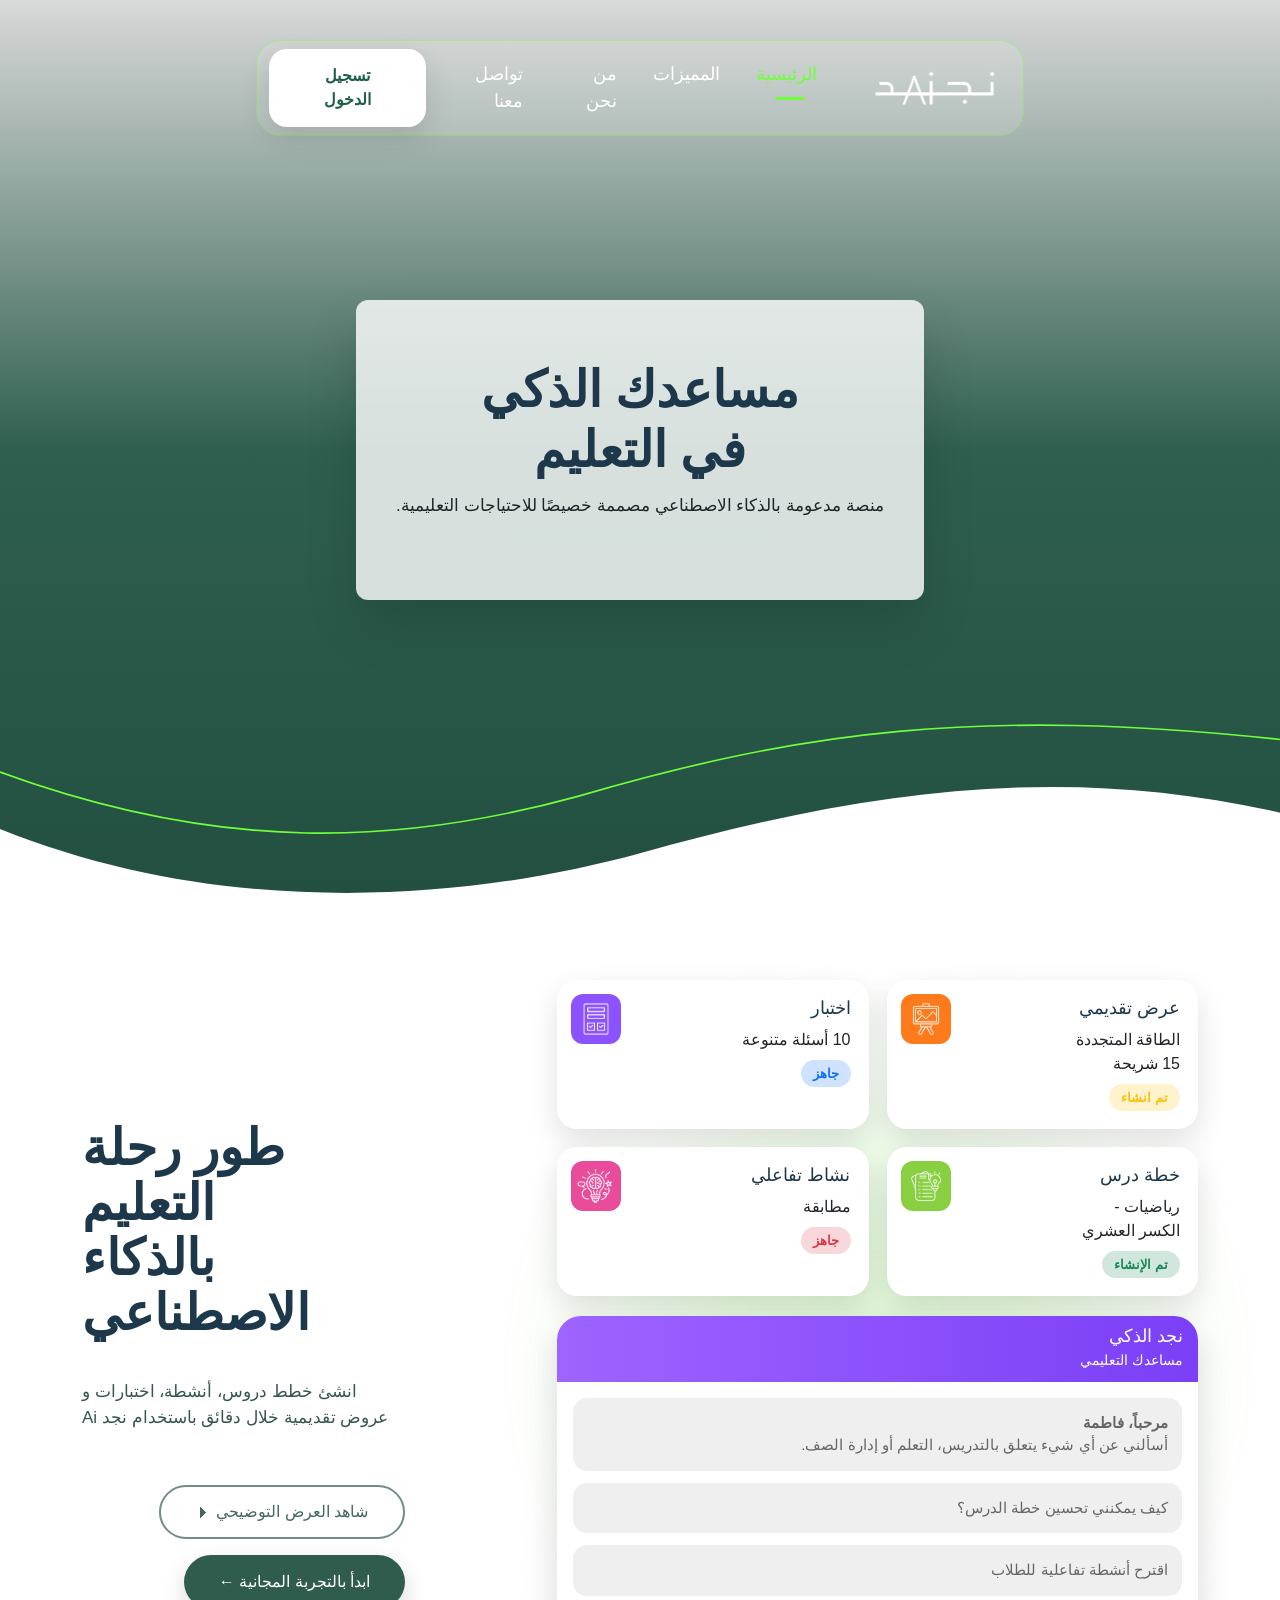
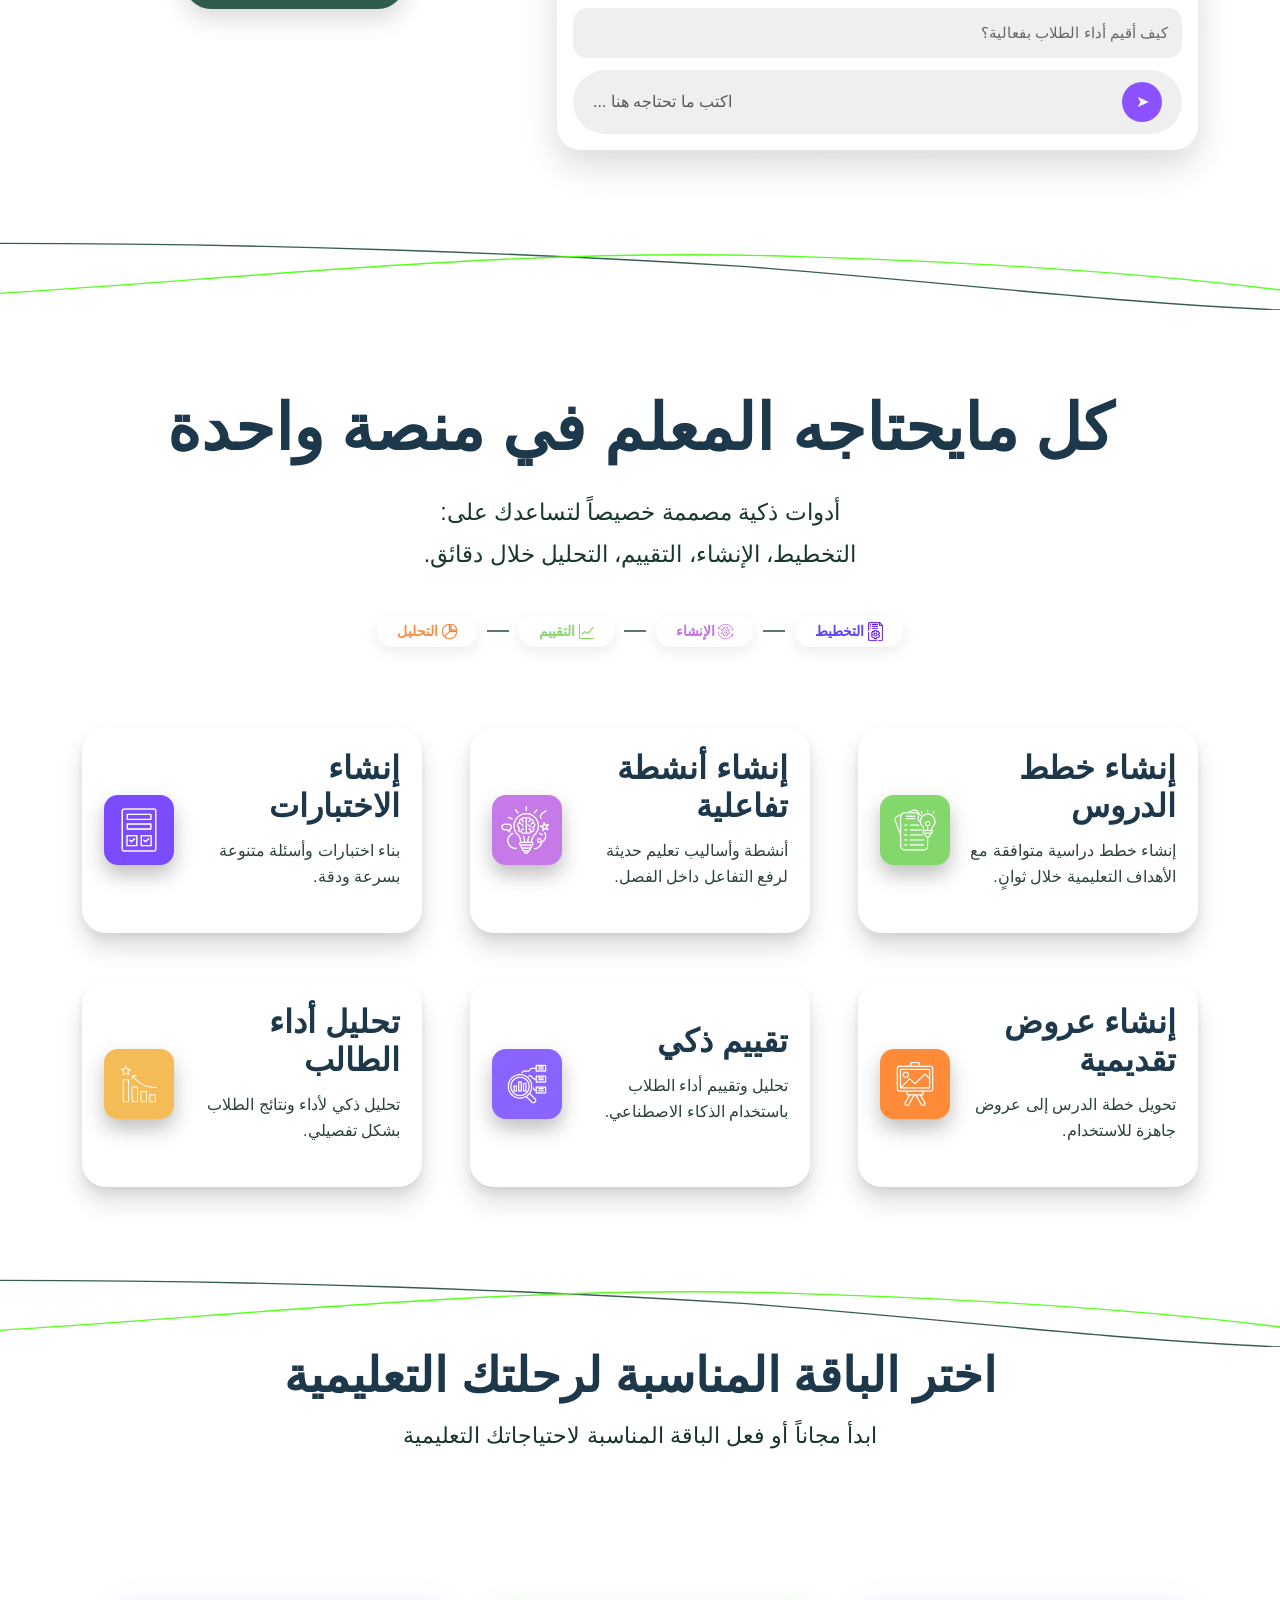
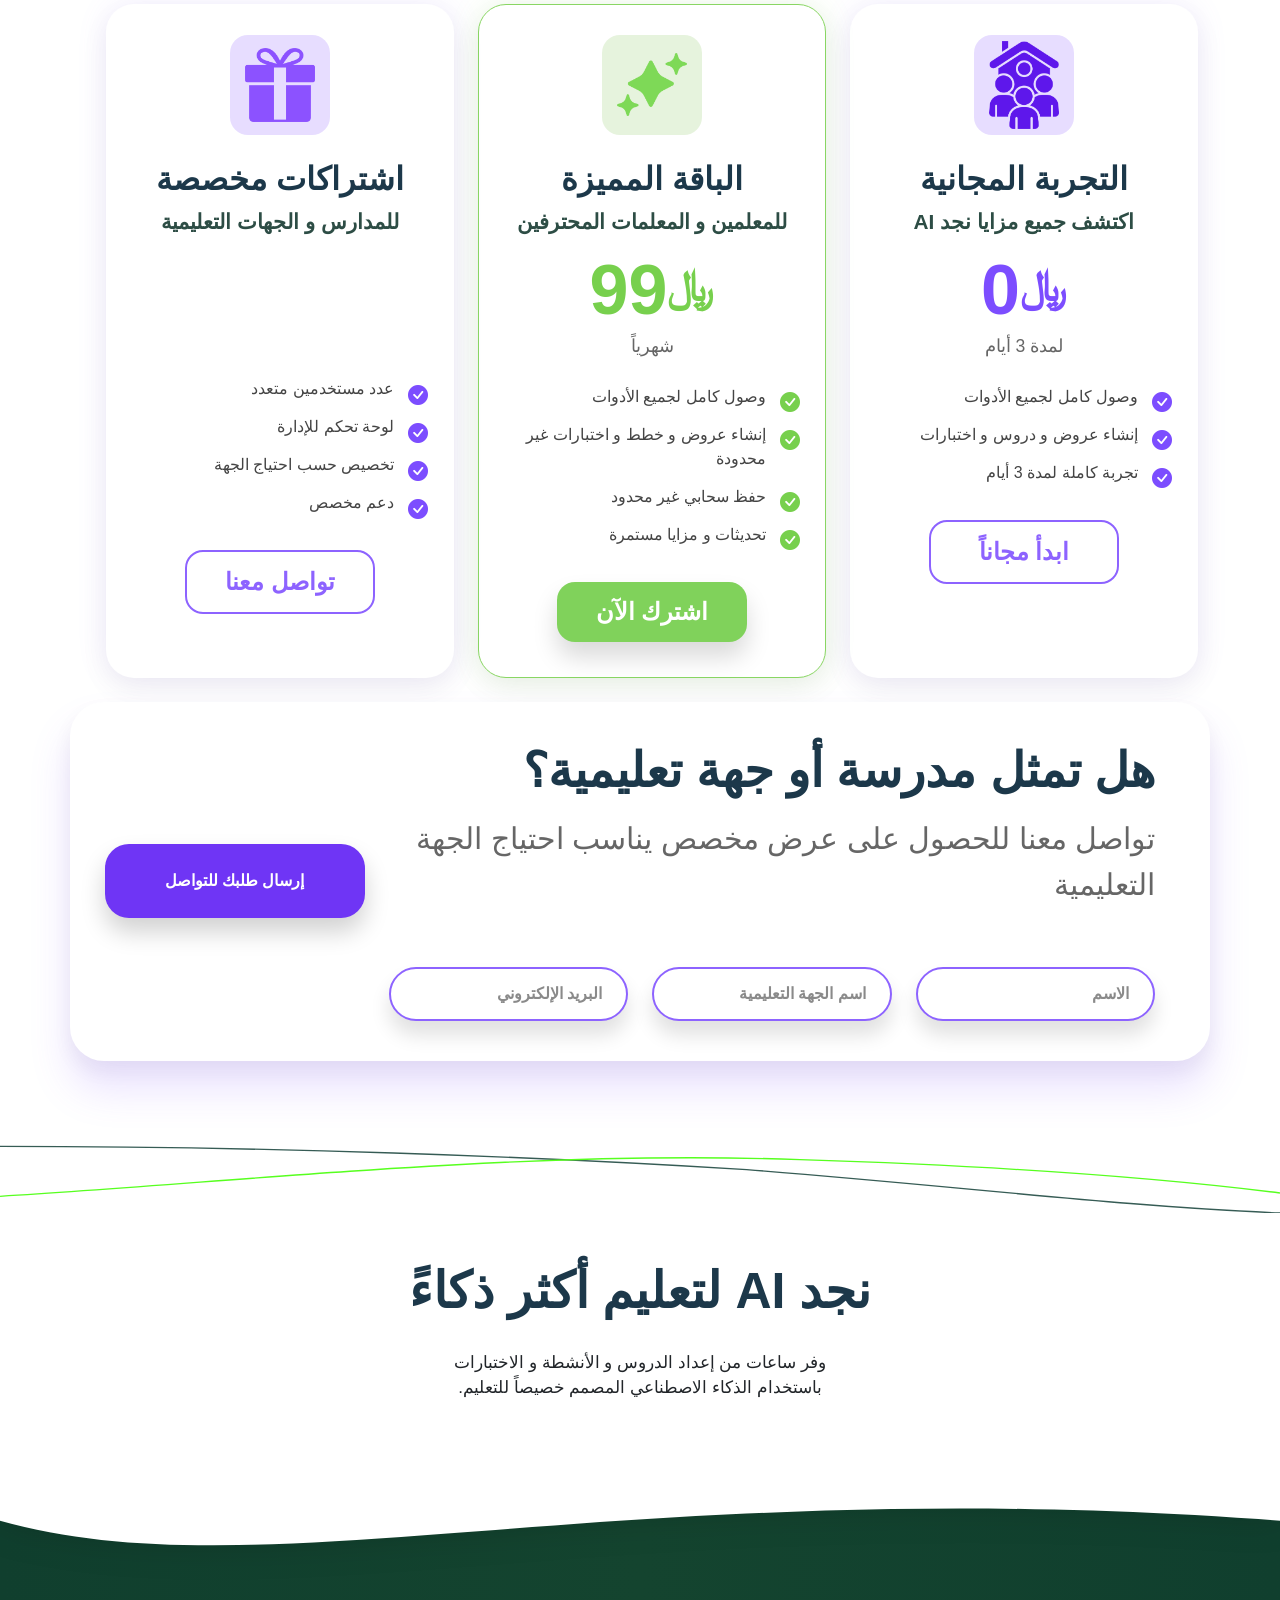
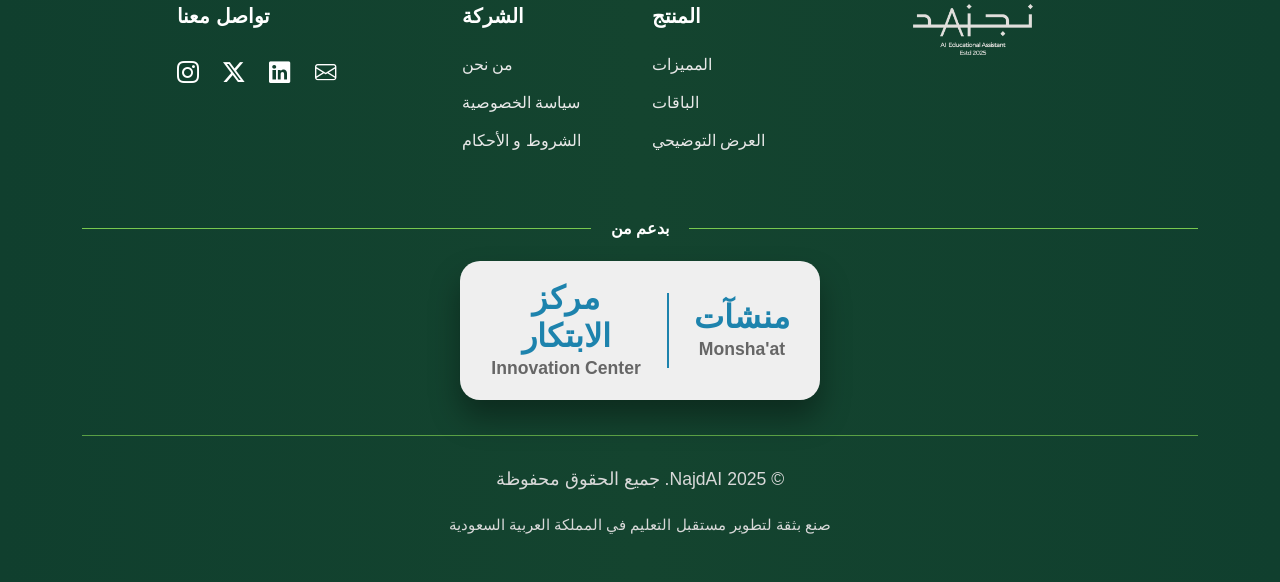
==== commit ba6f34f3: "Update index.html" ====
--- a/index.html
+++ b/index.html
@@ -1,853 +1 @@
-<!DOCTYPE html> 
-<html lang="ar" dir="rtl">
-<head>
-    <meta charset="UTF-8">
-    <meta name="viewport" content="width=device-width, initial-scale=1.0">
-    <title>الرئيسية</title>
-    <!-- Bootstrap 5 CSS -->
-<link href="https://cdn.jsdelivr.net/npm/bootstrap@5.3.8/dist/css/bootstrap.min.css" rel="stylesheet">
-
-<link rel="preconnect" href="https://fonts.googleapis.com">
-<link rel="preconnect" href="https://fonts.gstatic.com" crossorigin>
-<link href="https://fonts.googleapis.com/css2?family=Noto+Naskh+Arabic:wght@400..700&display=swap" rel="stylesheet">
-<link href="https://cdn.jsdelivr.net/npm/bootstrap-icons@1.11.3/font/bootstrap-icons.css" rel="stylesheet">
-   
-<!-- Custom CSS -->
-<link rel="stylesheet" href="assets/css/style.css">
-</head>
-
-
-<body class="home-page">
-<nav class="navbar navbar-expand-lg custom-navbar">
-    <div class="container">
-
-        <a class="navbar-brand" href="index.html">
-            <img src="assets/images/logo.png" alt="Logo" class="logo-white">
-            <img src="assets/24.png" alt="Logo" class="logo-dark">
-        </a>
-
-        <button class="navbar-toggler" type="button"
-            data-bs-toggle="collapse"
-            data-bs-target="#mainNav">
-            <span class="navbar-toggler-icon"></span>
-        </button>
-
-        <div class="collapse navbar-collapse justify-content-center" id="mainNav">
-
-            <ul class="navbar-nav mx-auto">
-
-                <li class="nav-item">
-                    <a class="nav-link" href="index.html">الرئيسية</a>
-                </li>
-
-                 <li class="nav-item">
-                    <a class="nav-link" href="features.html">المميزات</a>
-                </li>
-
-                <li class="nav-item">
-                    <a class="nav-link" href="about.html">من نحن</a>
-                </li>
-                <li class="nav-item">
-                    <a class="nav-link" href="contact.html">تواصل معنا</a>
-                </li>
-
-
-
-            </ul>
-
-<a href="login.html" class="btn login-btn">
-
-    <img
-        src="assets/images/icons/1.png"
-        alt="Login"
-        class="login-icon"
-    >
-
-    <span>تسجيل الدخول</span>
-
-</a>
-
-        </div>
-    </div>
-</nav>
-
-
-
-<section class="hero-area">
-
-    <!-- Background Video -->
-    <video class="hero-video" autoplay muted loop playsinline>
-        <source src="assets/images/الرئيسية.mp4" type="video/mp4">
-    </video>
-
-    <!-- Overlay -->
-    <div class="hero-overlay"></div>
-
-    <!-- Hero Content -->
-    <div class="content-card">
-        <h1>
-            مساعدك الذكي<br>
-            في التعليم
-        </h1>
-
-        <p>
-            منصة مدعومة بالذكاء الاصطناعي مصممة خصيصًا للاحتياجات التعليمية.
-        </p>
-    </div>
-
-    <!-- Wave -->
-    <div class="wave-wrapper">
-        <svg viewBox="0 0 1440 320" preserveAspectRatio="none">
-
-            <path
-                class="wave-line"
-                d="M0,160 C250,260 450,250 650,190 C900,110 1100,80 1440,120"
-            />
-
-            <path
-                class="wave-fill"
-                d="M0,230 C250,340 520,320 720,260 C980,180 1200,150 1440,210 L1440,320 L0,320 Z"
-            />
-
-        </svg>
-    </div>
-
-</section>
-
-
-   <section class="hero">
-            <div class="container">
-                <div class="row align-items-center flex-column-reverse flex-md-row">
-                    <!-- RIGHT -->
-
-                    <div class="col-lg-7">
-                        <div class="cards-wrapper">
-                            <div class="glow"></div>
-
-                            <div class="top-cards">
-                                <div class="mini-card">
-                                    <div class="icon-box orange"><img src="assets/images/icons/2.png" alt=""></div>
-
-                                    <h4>عرض تقديمي</h4>
-                                    <div>الطاقة المتجددة</div>
-                                    <div>15 شريحة</div>
-
-                                    <span class="badge-custom bg-warning-subtle text-warning mt-2">تم انشاء </span>
-                                </div>
-
-                                <div class="mini-card">
-                                    <div class="icon-box purple"><img src="assets/images/icons/3.png" alt=""></div>
-
-                                    <h4>اختبار</h4>
-
-                                    <div>10 أسئلة متنوعة</div>
-
-                                    <span class="badge-custom bg-primary-subtle text-primary mt-2">جاهز</span>
-                                </div>
-
-                                <div class="mini-card">
-                                    <div class="icon-box green"><img src="assets/images/icons/4.png" alt=""></div>
-
-                                    <h4>خطة درس</h4>
-
-                                    <div>رياضيات -</div>
-                                    <div>الكسر العشري</div>
-
-                                    <span class="badge-custom bg-success-subtle text-success mt-2">تم الإنشاء</span>
-                                </div>
-
-                                <div class="mini-card">
-                                    <div class="icon-box pink"><img src="assets/images/icons/5.png" alt=""></div>
-
-                                    <h4>نشاط تفاعلي</h4>
-
-                                    <div>مطابقة</div>
-
-                                    <span class="badge-custom bg-danger-subtle text-danger mt-2">جاهز</span>
-                                </div>
-                            </div>
-
-                            <div class="chat-card">
-                                <div class="chat-header">
-                                    <h3 class="mb-0 text-white">نجد الذكي</h3>
-
-                                    <small>مساعدك التعليمي</small>
-                                </div>
-
-                                <div class="chat-body">
-                                    <div class="msg">
-                                        <b>مرحباً، فاطمة</b><br />
-                                        أسألني عن أي شيء يتعلق بالتدريس، التعلم أو إدارة الصف.
-                                    </div>
-
-                                    <div class="msg">كيف يمكنني تحسين خطة الدرس؟</div>
-
-                                    <div class="msg">اقترح أنشطة تفاعلية للطلاب</div>
-
-                                    <div class="msg">كيف أقيم أداء الطلاب بفعالية؟</div>
-
-                                    <div class="input-box">
-                                        <button class="send-btn">➤</button>
-
-                                        <span class="text-muted"> اكتب ما تحتاجه هنا ... </span>
-                                    </div>
-                                </div>
-                            </div>
-                        </div>
-                    </div>
-                    <!-- LEFT -->
-
-                    <div class="col-lg-5">
-                        <div class="hero-content">
-                            <h1>
-                                طور رحلة التعليم<br />
-                                بالذكاء الاصطناعي
-                            </h1>
-
-                            <p>انشئ خطط دروس، أنشطة، اختبارات و عروض تقديمية خلال دقائق باستخدام نجد Ai</p>
-
-                            <div class="d-flex gap-3 flex-wrap justify-content-lg-start justify-content-center">
-                                <button class="btn-video">شاهد العرض التوضيحي ⏵</button>
-                                <button class="btn-demo">ابدأ بالتجربة المجانية ←</button>
-                            </div>
-                        </div>
-                    </div>
-                </div>
-            </div>
-        </section>
-        
-
-
-
-<section class="curve-divider">
-    <svg viewBox="0 0 1200 120" preserveAspectRatio="none">
-        <!-- Dark line -->
-        <path
-            d="M0,20 C250,20 500,35 700,55 C900,80 1050,110 1200,120"
-            class="line-dark"
-        />
-
-        <!-- Green line -->
-        <path
-            d="M0,95 C250,70 500,25 750,40 C950,50 1100,70 1200,90"
-            class="line-green"
-        />
-    </svg>
-</section>
-
-
-
-
-
-
-<section class="services-sect">
-
-<div class="container">
-
-   <div class="row">
-    <div class="com-md-12">
-         <!-- TITLE -->
-
-    <div class="text-center">
-
-        <h2 class="services-sect-title">
-            كل مايحتاجه المعلم في منصة واحدة
-        </h2>
-
-        <p class="services-sect-subtitle">
-            أدوات ذكية مصممة خصيصاً لتساعدك على:
-            <br>
-            التخطيط، الإنشاء، التقييم، التحليل خلال دقائق.
-        </p>
-
-    </div>
-
-    <!-- PROCESS -->
-
-    <div class="services-sect-process-wrapper">
-
-        <div class="services-sect-process">
-
-            <span class="services-sect-step services-sect-plan"><img src="assets/images/icons/11.png" alt="icon"> التخطيط</span>
-
-            <span class="services-sect-connector"></span>
-
-            <span class="services-sect-step services-sect-create"><img src="assets/images/icons/12.png" alt="icon"> الإنشاء</span>
-
-            <span class="services-sect-connector"></span>
-
-            <span class="services-sect-step services-sect-evaluate"><img src="assets/images/icons/13.png" alt="icon"> التقييم</span>
-
-            <span class="services-sect-connector"></span>
-
-            <span class="services-sect-step services-sect-analyze"><img src="assets/images/icons/14.png" alt="icon"> التحليل</span>
-
-        </div>
-
-    </div>
-
-    <!-- CARDS -->
-
-    <div class="row g-5">
-
-        <!-- 1 -->
-
-        <div class="col-lg-4 col-md-6">
-            <div class="services-sect-card flex-md-row flex-column-reverse">
-
-                <div>
-                    <h3 class="services-sect-card-title">
-                        إنشاء خطط الدروس
-                    </h3>
-
-                    <p class="services-sect-card-text">
-                        إنشاء خطط دراسية متوافقة مع الأهداف
-                        التعليمية خلال ثوانٍ.
-                    </p>
-                </div>
-
-                <div class="services-sect-icon services-sect-green">
-                   <img src="assets/images/icons/4.png" alt="">
-                </div>
-
-            </div>
-        </div>
-
-        <!-- 2 -->
-
-        <div class="col-lg-4 col-md-6">
-            <div class="services-sect-card flex-md-row flex-column-reverse">
-
-                <div>
-                    <h3 class="services-sect-card-title">
-                        إنشاء أنشطة تفاعلية
-                    </h3>
-
-                    <p class="services-sect-card-text">
-                        أنشطة وأساليب تعليم حديثة
-                        لرفع التفاعل داخل الفصل.
-                    </p>
-                </div>
-
-                <div class="services-sect-icon services-sect-purple">
-                    <img src="assets/images/icons/5.png" alt="">
-                </div>
-
-            </div>
-        </div>
-
-        <!-- 3 -->
-
-        <div class="col-lg-4 col-md-6">
-            <div class="services-sect-card flex-md-row flex-column-reverse">
-
-                <div>
-                    <h3 class="services-sect-card-title">
-                        إنشاء الاختبارات
-                    </h3>
-
-                    <p class="services-sect-card-text">
-                        بناء اختبارات وأسئلة متنوعة
-                        بسرعة ودقة.
-                    </p>
-                </div>
-
-                <div class="services-sect-icon services-sect-violet">
-                    <img src="assets/images/icons/3.png" alt="">
-                </div>
-
-            </div>
-        </div>
-
-        <!-- 4 -->
-
-        <div class="col-lg-4 col-md-6">
-            <div class="services-sect-card flex-md-row flex-column-reverse">
-
-                <div>
-                    <h3 class="services-sect-card-title">
-                        إنشاء عروض تقديمية
-                    </h3>
-
-                    <p class="services-sect-card-text">
-                        تحويل خطة الدرس إلى عروض
-                        جاهزة للاستخدام.
-                    </p>
-                </div>
-
-                <div class="services-sect-icon services-sect-orange">
-                    <img src="assets/images/icons/2.png" alt="">
-                </div>
-
-            </div>
-        </div>
-
-        <!-- 5 -->
-
-        <div class="col-lg-4 col-md-6">
-            <div class="services-sect-card flex-md-row flex-column-reverse">
-
-                <div>
-                    <h3 class="services-sect-card-title">
-                        تقييم ذكي
-                    </h3>
-
-                    <p class="services-sect-card-text">
-                        تحليل وتقييم أداء الطلاب
-                        باستخدام الذكاء الاصطناعي.
-                    </p>
-                </div>
-
-                <div class="services-sect-icon services-sect-blue">
-                   <img src="assets/images/icons/7.png" alt="">
-                </div>
-
-            </div>
-        </div>
-
-        <!-- 6 -->
-
-        <div class="col-lg-4 col-md-6">
-            <div class="services-sect-card flex-md-row flex-column-reverse">
-
-                <div>
-                    <h3 class="services-sect-card-title">
-                        تحليل أداء الطالب
-                    </h3>
-
-                    <p class="services-sect-card-text">
-                        تحليل ذكي لأداء ونتائج الطلاب
-                        بشكل تفصيلي.
-                    </p>
-                </div>
-
-                <div class="services-sect-icon services-sect-gold">
-                    <img src="assets/images/icons/8.png" alt="">
-                </div>
-
-            </div>
-        </div>
-
-    </div>
-
-    </div>
-   </div>
-</div>
-
-</section>
-
-
-
-
-<section class="curve-divider">
-    <svg viewBox="0 0 1200 120" preserveAspectRatio="none">
-        <!-- Dark line -->
-        <path
-            d="M0,20 C250,20 500,35 700,55 C900,80 1050,110 1200,120"
-            class="line-dark"
-        />
-
-        <!-- Green line -->
-        <path
-            d="M0,95 C250,70 500,25 750,40 C950,50 1100,70 1200,90"
-            class="line-green"
-        />
-    </svg>
-</section>
-
-
-
-
-
-
-
-<section class="pricing-section pb-5">
-    <div class="container">
-
-      <div class="row">
-          <div class="text-center mb-5">
-            <h2 class="section-title">
-                اختر الباقة المناسبة لرحلتك التعليمية
-            </h2>
-
-            <p class="section-subtitle">
-                ابدأ مجاناً أو فعل الباقة المناسبة لاحتياجاتك التعليمية
-            </p>
-        </div>
-
-        <div class="row justify-content-center g-4">
-
-            <!-- Free Trial -->
-            <div class="col-lg-4">
-                <div class="pricing-card">
-
-                    <div class="icons-box gift-box">
-                        <img src="assets/images/icons/15.png" alt="">
-                    </div>
-
-                    <h3 class="card-title">التجربة المجانية</h3>
-
-                    <div class="card-subtitle">
-                        اكتشف جميع مزايا نجد AI
-                    </div>
-
-                    <div class="price-wrap">
-                        <span class="currency price-alt">﷼</span>
-                        <span class="amount price-alt">0</span>
-
-                        <div class="price-note">
-                            لمدة 3 أيام
-                        </div>
-                    </div>
-
-                    <ul class="feature-list">
-                        <li>
-                            <i class="bi bi-check-circle-fill check-alt"></i>
-                            وصول كامل لجميع الأدوات
-                        </li>
-
-                        <li>
-                            <i class="bi bi-check-circle-fill check-alt"></i>
-                            إنشاء عروض و دروس و اختبارات
-                        </li>
-
-                        <li>
-                            <i class="bi bi-check-circle-fill check-alt"></i>
-                            تجربة كاملة لمدة 3 أيام
-                        </li>
-                    </ul>
-
-                    <button class="btn btn-outline-custom">
-                        ابدأ مجاناً
-                    </button>
-
-                </div>
-            </div>
-
-            <!-- Featured -->
-            <div class="col-lg-4">
-                <div class="pricing-card featured-card">
-
-                    <div class="icons-box star-box">
-                       <img src="assets/images/icons/16.png" alt="">
-                    </div>
-
-                    <h3 class="card-title">الباقة المميزة</h3>
-
-                    <div class="card-subtitle">
-                        للمعلمين و المعلمات المحترفين
-                    </div>
-
-                    <div class="price-wrap">
-                        <span class="currency price-highlight">﷼</span>
-                        <span class="amount price-highlight">99</span>
-
-                        <div class="price-note">
-                            شهرياً
-                        </div>
-                    </div>
-
-                    <ul class="feature-list">
-                        <li>
-                            <i class="bi bi-check-circle-fill check-main"></i>
-                            وصول كامل لجميع الأدوات
-                        </li>
-
-                        <li>
-                            <i class="bi bi-check-circle-fill check-main"></i>
-                            إنشاء عروض و خطط و اختبارات غير محدودة
-                        </li>
-
-                        <li>
-                            <i class="bi bi-check-circle-fill check-main"></i>
-                            حفظ سحابي غير محدود
-                        </li>
-
-                        <li>
-                            <i class="bi bi-check-circle-fill check-main"></i>
-                            تحديثات و مزايا مستمرة
-                        </li>
-                    </ul>
-
-                    <button class="btn btn-solid-custom">
-                        اشترك الآن
-                    </button>
-
-                </div>
-            </div>
-
-            <!-- Enterprise -->
-            <div class="col-lg-4">
-                <div class="pricing-card">
-
-                    <div class="icons-box group-box">
-                       <img src="assets/images/icons/17.png" alt="">
-                    </div>
-
-                    <h3 class="card-title">اشتراكات مخصصة</h3>
-
-                    <div class="card-subtitle">
-                        للمدارس و الجهات التعليمية
-                    </div>
-
-                    <div style="height:105px;"></div>
-
-                    <ul class="feature-list">
-                        <li>
-                            <i class="bi bi-check-circle-fill check-alt"></i>
-                            عدد مستخدمين متعدد
-                        </li>
-
-                        <li>
-                            <i class="bi bi-check-circle-fill check-alt"></i>
-                            لوحة تحكم للإدارة
-                        </li>
-
-                        <li>
-                            <i class="bi bi-check-circle-fill check-alt"></i>
-                            تخصيص حسب احتياج الجهة
-                        </li>
-
-                        <li>
-                            <i class="bi bi-check-circle-fill check-alt"></i>
-                            دعم مخصص
-                        </li>
-                    </ul>
-
-                    <button class="btn btn-outline-custom">
-                        تواصل معنا
-                    </button>
-
-                </div>
-            </div>
-
-        </div>
-
-        <div class="institution-box my-4">
-
-            <div class="row align-items-center">
-
-                <!-- Content -->
-                <div class="col-lg-9">
-
-                    <h1 class="institution-title">
-                        هل تمثل مدرسة أو جهة تعليمية؟
-                    </h1>
-
-                    <p class="institution-subtitle">
-                        تواصل معنا للحصول على عرض مخصص يناسب احتياج الجهة التعليمية
-                    </p>
-
-                    <div class="row g-4 mt-2">
-
-                        <div class="col-md-4">
-                            <div class="fake-field">
-                                الاسم
-                            </div>
-                        </div>
-
-                        <div class="col-md-4">
-                            <div class="fake-field">
-                                اسم الجهة التعليمية
-                            </div>
-                        </div>
-
-                        <div class="col-md-4">
-                            <div class="fake-field">
-                                البريد الإلكتروني
-                            </div>
-                        </div>
-
-                    </div>
-
-                </div>
-
-                <!-- Button -->
-                <div class="col-lg-3 text-center text-lg-start mt-4 mt-lg-0">
-
-                    <a href="#" class="institution-btn">
-                        إرسال طلبك للتواصل
-                    </a>
-
-                </div>
-
-            </div>
-
-        </div>
-      </div>
-    </div>
-</section>
-
-<section class="curve-divider">
-    <svg viewBox="0 0 1200 120" preserveAspectRatio="none">
-        <!-- Dark line -->
-        <path
-            d="M0,20 C250,20 500,35 700,55 C900,80 1050,110 1200,120"
-            class="line-dark"
-        />
-
-        <!-- Green line -->
-        <path
-            d="M0,95 C250,70 500,25 750,40 C950,50 1100,70 1200,90"
-            class="line-green"
-        />
-    </svg>
-</section>
-
-<section class="text-center py-5">
-
-    <h1 class="mb-4">
-        نجد AI لتعليم أكثر ذكاءً
-    </h1>
-
-    <p class="mb-0">
-        وفر ساعات من إعداد الدروس و الأنشطة و الاختبارات
-        <br>
-        باستخدام الذكاء الاصطناعي المصمم خصيصاً للتعليم.
-    </p>
-
-</section>
-
-
-
-
-
-
-
-
-<footer class="footer-area">
-
-    <!-- Top Wave -->
-    <div class="footer-wave">
-        <svg viewBox="0 0 1440 180" preserveAspectRatio="none">
-            <path
-                fill="#ffffff"
-                d="M0,80
-                   C300,170 700,20 1440,80
-                   L1440,0
-                   L0,0
-                   Z">
-            </path>
-        </svg>
-    </div>
-
-    <div class="container">
-
-        <div class="row text-center text-lg-start justify-content-center gy-5">
-
-            <!-- Logo -->
-            <div class="col-lg-3 col-md-6">
-                <div class="footer-logo">
-                    <img class="img-fluid" src="assets/25.png" alt="">
-                </div>
-            </div>
-
-            <!-- Product -->
-            <div class="col-lg-2 col-md-6">
-                <h5 class="footer-title">المنتج</h5>
-
-                <ul class="footer-links">
-                    <li><a href="features.html">المميزات</a></li>
-                    <li><a href="#">الباقات</a></li>
-                    <li><a href="#">العرض التوضيحي</a></li>
-                </ul>
-            </div>
-
-            <!-- Company -->
-            <div class="col-lg-2 col-md-6">
-                <h5 class="footer-title">الشركة</h5>
-
-                <ul class="footer-links">
-                    <li><a href="about.html">من نحن</a></li>
-                    <li><a href="privacy-policy.html">سياسة الخصوصية</a></li>
-                    <li><a href="terms-conditions.html">الشروط و الأحكام</a></li>
-                </ul>
-            </div>
-
-            <!-- Contact -->
-            <div class="col-lg-3 col-md-6">
-                <h5 class="footer-title">تواصل معنا</h5>
-
-                <div class="social-links">
-
-                    <a href="#">
-                        <i class="bi bi-envelope"></i>
-                    </a>
-
-                    <a href="#">
-                        <i class="bi bi-linkedin"></i>
-                    </a>
-
-                    <a href="#">
-                        <i class="bi bi-twitter-x"></i>
-                    </a>
-
-                    <a href="#">
-                        <i class="bi bi-instagram"></i>
-                    </a>
-
-                </div>
-            </div>
-
-        </div>
-
-        <!-- Supported -->
-        <div class="support-area">
-
-            <div class="support-header">
-                <span>بدعم من</span>
-            </div>
-
-            <div class="support-card">
-
-                <div class="support-brand">
-                    <div class="support-name">منشآت</div>
-                    <div class="support-sub">Monsha'at</div>
-                </div>
-
-                <div class="support-divider"></div>
-
-                <div class="support-brand">
-                    <div class="support-name">مركز الابتكار</div>
-                    <div class="support-sub">Innovation Center</div>
-                </div>
-
-            </div>
-
-        </div>
-
-        <!-- Bottom -->
-        <div class="footer-bottom">
-
-            <p class="copyright">
-                © 2025 NajdAI. جميع الحقوق محفوظة
-            </p>
-
-            <p class="location">
-                صنع بثقة لتطوير مستقبل التعليم في المملكة العربية السعودية
-            </p>
-
-        </div>
-
-    </div>
-
-</footer>
-
-
-
-
-
-
-
-
-
-<script src="https://cdn.jsdelivr.net/npm/bootstrap@5.3.2/dist/js/bootstrap.bundle.min.js"></script>
- <script src="https://code.jquery.com/jquery-3.7.1.min.js"></script>
-<script src="assets/js/main.js"></script>
-
-
-
-
-
-</body>
-</html>+<!DOCTYPE html><html lang="ar" dir="rtl"><head><meta charset="UTF-8"><meta name="viewport" content="width=device-width, initial-scale=1.0"><title>الرئيسية</title><link href="https://cdn.jsdelivr.net/npm/bootstrap@5.3.8/dist/css/bootstrap.min.css" rel="stylesheet"><link rel="preconnect" href="https://fonts.googleapis.com"><link rel="preconnect" href="https://fonts.gstatic.com" crossorigin><link href="https://fonts.googleapis.com/css2?family=Noto+Naskh+Arabic:wght@400..700&display=swap" rel="stylesheet"><link href="https://cdn.jsdelivr.net/npm/bootstrap-icons@1.11.3/font/bootstrap-icons.css" rel="stylesheet"><link rel="stylesheet" href="assets/css/style.css"></head><body class="home-page"><nav class="navbar navbar-expand-lg custom-navbar"><div class="container"><a class="navbar-brand" href="index.html"><img src="assets/images/logo.png" alt="Logo" class="logo-white"><img src="assets/24.png" alt="Logo" class="logo-dark"></a><button class="navbar-toggler" type="button" data-bs-toggle="collapse" data-bs-target="#mainNav"><span class="navbar-toggler-icon"></span></button><div class="collapse navbar-collapse justify-content-center" id="mainNav"><ul class="navbar-nav mx-auto"><li class="nav-item"><a class="nav-link" href="index.html">الرئيسية</a></li><li class="nav-item"><a class="nav-link" href="features.html">المميزات</a></li><li class="nav-item"><a class="nav-link" href="about.html">من نحن</a></li><li class="nav-item"><a class="nav-link" href="contact.html">تواصل معنا</a></li></ul><a href="login.html" class="btn login-btn"><img src="assets/images/icons/1.png" alt="Login" class="login-icon" ><span>تسجيل الدخول</span></a></div></div></nav><section class="hero-area"><video class="hero-video" autoplay muted loop playsinline><source src="assets/images/الرئيسية.mp4" type="video/mp4"></video><div class="hero-overlay"></div><div class="content-card"><h1> مساعدك الذكي<br> في التعليم </h1><p> منصة مدعومة بالذكاء الاصطناعي مصممة خصيصًا للاحتياجات التعليمية. </p></div><div class="wave-wrapper"><svg viewBox="0 0 1440 320" preserveAspectRatio="none"><path class="wave-line" d="M0,160 C250,260 450,250 650,190 C900,110 1100,80 1440,120" /><path class="wave-fill" d="M0,230 C250,340 520,320 720,260 C980,180 1200,150 1440,210 L1440,320 L0,320 Z" /></svg></div></section><section class="hero"><div class="container"><div class="row align-items-center flex-column-reverse flex-md-row"><div class="col-lg-7"><div class="cards-wrapper"><div class="glow"></div><div class="top-cards"><div class="mini-card"><div class="icon-box orange"><img src="assets/images/icons/2.png" alt=""></div><h4>عرض تقديمي</h4><div>الطاقة المتجددة</div><div>15 شريحة</div><span class="badge-custom bg-warning-subtle text-warning mt-2">تم انشاء </span></div><div class="mini-card"><div class="icon-box purple"><img src="assets/images/icons/3.png" alt=""></div><h4>اختبار</h4><div>10 أسئلة متنوعة</div><span class="badge-custom bg-primary-subtle text-primary mt-2">جاهز</span></div><div class="mini-card"><div class="icon-box green"><img src="assets/images/icons/4.png" alt=""></div><h4>خطة درس</h4><div>رياضيات -</div><div>الكسر العشري</div><span class="badge-custom bg-success-subtle text-success mt-2">تم الإنشاء</span></div><div class="mini-card"><div class="icon-box pink"><img src="assets/images/icons/5.png" alt=""></div><h4>نشاط تفاعلي</h4><div>مطابقة</div><span class="badge-custom bg-danger-subtle text-danger mt-2">جاهز</span></div></div><div class="chat-card"><div class="chat-header"><h3 class="mb-0 text-white">نجد الذكي</h3><small>مساعدك التعليمي</small></div><div class="chat-body"><div class="msg"><b>مرحباً، فاطمة</b><br /> أسألني عن أي شيء يتعلق بالتدريس، التعلم أو إدارة الصف. </div><div class="msg">كيف يمكنني تحسين خطة الدرس؟</div><div class="msg">اقترح أنشطة تفاعلية للطلاب</div><div class="msg">كيف أقيم أداء الطلاب بفعالية؟</div><div class="input-box"><button class="send-btn">➤</button><span class="text-muted"> اكتب ما تحتاجه هنا ... </span></div></div></div></div></div><div class="col-lg-5"><div class="hero-content"><h1> طور رحلة التعليم<br /> بالذكاء الاصطناعي </h1><p>انشئ خطط دروس، أنشطة، اختبارات و عروض تقديمية خلال دقائق باستخدام نجد Ai</p><div class="d-flex gap-3 flex-wrap justify-content-lg-start justify-content-center"><button class="btn-video">شاهد العرض التوضيحي ⏵</button><button class="btn-demo">ابدأ بالتجربة المجانية ←</button></div></div></div></div></div></section><section class="curve-divider"><svg viewBox="0 0 1200 120" preserveAspectRatio="none"><path d="M0,20 C250,20 500,35 700,55 C900,80 1050,110 1200,120" class="line-dark" /><path d="M0,95 C250,70 500,25 750,40 C950,50 1100,70 1200,90" class="line-green" /></svg></section><section class="services-sect"><div class="container"><div class="row"><div class="com-md-12"><div class="text-center"><h2 class="services-sect-title"> كل مايحتاجه المعلم في منصة واحدة </h2><p class="services-sect-subtitle"> أدوات ذكية مصممة خصيصاً لتساعدك على: <br> التخطيط، الإنشاء، التقييم، التحليل خلال دقائق. </p></div><div class="services-sect-process-wrapper"><div class="services-sect-process"><span class="services-sect-step services-sect-plan"><img src="assets/images/icons/11.png" alt="icon"> التخطيط</span><span class="services-sect-connector"></span><span class="services-sect-step services-sect-create"><img src="assets/images/icons/12.png" alt="icon"> الإنشاء</span><span class="services-sect-connector"></span><span class="services-sect-step services-sect-evaluate"><img src="assets/images/icons/13.png" alt="icon"> التقييم</span><span class="services-sect-connector"></span><span class="services-sect-step services-sect-analyze"><img src="assets/images/icons/14.png" alt="icon"> التحليل</span></div></div><div class="row g-5"><div class="col-lg-4 col-md-6"><div class="services-sect-card flex-md-row flex-column-reverse"><div><h3 class="services-sect-card-title"> إنشاء خطط الدروس </h3><p class="services-sect-card-text"> إنشاء خطط دراسية متوافقة مع الأهداف التعليمية خلال ثوانٍ. </p></div><div class="services-sect-icon services-sect-green"><img src="assets/images/icons/4.png" alt=""></div></div></div><div class="col-lg-4 col-md-6"><div class="services-sect-card flex-md-row flex-column-reverse"><div><h3 class="services-sect-card-title"> إنشاء أنشطة تفاعلية </h3><p class="services-sect-card-text"> أنشطة وأساليب تعليم حديثة لرفع التفاعل داخل الفصل. </p></div><div class="services-sect-icon services-sect-purple"><img src="assets/images/icons/5.png" alt=""></div></div></div><div class="col-lg-4 col-md-6"><div class="services-sect-card flex-md-row flex-column-reverse"><div><h3 class="services-sect-card-title"> إنشاء الاختبارات </h3><p class="services-sect-card-text"> بناء اختبارات وأسئلة متنوعة بسرعة ودقة. </p></div><div class="services-sect-icon services-sect-violet"><img src="assets/images/icons/3.png" alt=""></div></div></div><div class="col-lg-4 col-md-6"><div class="services-sect-card flex-md-row flex-column-reverse"><div><h3 class="services-sect-card-title"> إنشاء عروض تقديمية </h3><p class="services-sect-card-text"> تحويل خطة الدرس إلى عروض جاهزة للاستخدام. </p></div><div class="services-sect-icon services-sect-orange"><img src="assets/images/icons/2.png" alt=""></div></div></div><div class="col-lg-4 col-md-6"><div class="services-sect-card flex-md-row flex-column-reverse"><div><h3 class="services-sect-card-title"> تقييم ذكي </h3><p class="services-sect-card-text"> تحليل وتقييم أداء الطلاب باستخدام الذكاء الاصطناعي. </p></div><div class="services-sect-icon services-sect-blue"><img src="assets/images/icons/7.png" alt=""></div></div></div><div class="col-lg-4 col-md-6"><div class="services-sect-card flex-md-row flex-column-reverse"><div><h3 class="services-sect-card-title"> تحليل أداء الطالب </h3><p class="services-sect-card-text"> تحليل ذكي لأداء ونتائج الطلاب بشكل تفصيلي. </p></div><div class="services-sect-icon services-sect-gold"><img src="assets/images/icons/8.png" alt=""></div></div></div></div></div></div></div></section><section class="curve-divider"><svg viewBox="0 0 1200 120" preserveAspectRatio="none"><path d="M0,20 C250,20 500,35 700,55 C900,80 1050,110 1200,120" class="line-dark" /><path d="M0,95 C250,70 500,25 750,40 C950,50 1100,70 1200,90" class="line-green" /></svg></section><section class="pricing-section pb-5"><div class="container"><div class="row"><div class="text-center mb-5"><h2 class="section-title"> اختر الباقة المناسبة لرحلتك التعليمية </h2><p class="section-subtitle"> ابدأ مجاناً أو فعل الباقة المناسبة لاحتياجاتك التعليمية </p></div><div class="row justify-content-center g-4"><div class="col-lg-4"><div class="pricing-card"><div class="icons-box gift-box"><img src="assets/images/icons/15.png" alt=""></div><h3 class="card-title">التجربة المجانية</h3><div class="card-subtitle"> اكتشف جميع مزايا نجد AI </div><div class="price-wrap"><span class="currency price-alt">﷼</span><span class="amount price-alt">0</span><div class="price-note"> لمدة 3 أيام </div></div><ul class="feature-list"><li><i class="bi bi-check-circle-fill check-alt"></i> وصول كامل لجميع الأدوات </li><li><i class="bi bi-check-circle-fill check-alt"></i> إنشاء عروض و دروس و اختبارات </li><li><i class="bi bi-check-circle-fill check-alt"></i> تجربة كاملة لمدة 3 أيام </li></ul><button class="btn btn-outline-custom"> ابدأ مجاناً </button></div></div><div class="col-lg-4"><div class="pricing-card featured-card"><div class="icons-box star-box"><img src="assets/images/icons/16.png" alt=""></div><h3 class="card-title">الباقة المميزة</h3><div class="card-subtitle"> للمعلمين و المعلمات المحترفين </div><div class="price-wrap"><span class="currency price-highlight">﷼</span><span class="amount price-highlight">99</span><div class="price-note"> شهرياً </div></div><ul class="feature-list"><li><i class="bi bi-check-circle-fill check-main"></i> وصول كامل لجميع الأدوات </li><li><i class="bi bi-check-circle-fill check-main"></i> إنشاء عروض و خطط و اختبارات غير محدودة </li><li><i class="bi bi-check-circle-fill check-main"></i> حفظ سحابي غير محدود </li><li><i class="bi bi-check-circle-fill check-main"></i> تحديثات و مزايا مستمرة </li></ul><button class="btn btn-solid-custom"> اشترك الآن </button></div></div><div class="col-lg-4"><div class="pricing-card"><div class="icons-box group-box"><img src="assets/images/icons/17.png" alt=""></div><h3 class="card-title">اشتراكات مخصصة</h3><div class="card-subtitle"> للمدارس و الجهات التعليمية </div><div style="height:105px;"></div><ul class="feature-list"><li><i class="bi bi-check-circle-fill check-alt"></i> عدد مستخدمين متعدد </li><li><i class="bi bi-check-circle-fill check-alt"></i> لوحة تحكم للإدارة </li><li><i class="bi bi-check-circle-fill check-alt"></i> تخصيص حسب احتياج الجهة </li><li><i class="bi bi-check-circle-fill check-alt"></i> دعم مخصص </li></ul><button class="btn btn-outline-custom"> تواصل معنا </button></div></div></div><div class="institution-box my-4"><div class="row align-items-center"><div class="col-lg-9"><h1 class="institution-title"> هل تمثل مدرسة أو جهة تعليمية؟ </h1><p class="institution-subtitle"> تواصل معنا للحصول على عرض مخصص يناسب احتياج الجهة التعليمية </p><div class="row g-4 mt-2"><div class="col-md-4"><div class="fake-field"> الاسم </div></div><div class="col-md-4"><div class="fake-field"> اسم الجهة التعليمية </div></div><div class="col-md-4"><div class="fake-field"> البريد الإلكتروني </div></div></div></div><div class="col-lg-3 text-center text-lg-start mt-4 mt-lg-0"><a href="#" class="institution-btn"> إرسال طلبك للتواصل </a></div></div></div></div></div></section><section class="curve-divider"><svg viewBox="0 0 1200 120" preserveAspectRatio="none"><path d="M0,20 C250,20 500,35 700,55 C900,80 1050,110 1200,120" class="line-dark" /><path d="M0,95 C250,70 500,25 750,40 C950,50 1100,70 1200,90" class="line-green" /></svg></section><section class="text-center py-5"><h1 class="mb-4"> نجد AI لتعليم أكثر ذكاءً </h1><p class="mb-0"> وفر ساعات من إعداد الدروس و الأنشطة و الاختبارات <br> باستخدام الذكاء الاصطناعي المصمم خصيصاً للتعليم. </p></section><footer class="footer-area"><div class="footer-wave"><svg viewBox="0 0 1440 180" preserveAspectRatio="none"><path fill="#ffffff" d="M0,80 C300,170 700,20 1440,80 L1440,0 L0,0 Z"></path></svg></div><div class="container"><div class="row text-center text-lg-start justify-content-center gy-5"><div class="col-lg-3 col-md-6"><div class="footer-logo"><img class="img-fluid" src="assets/25.png" alt=""></div></div><div class="col-lg-2 col-md-6"><h5 class="footer-title">المنتج</h5><ul class="footer-links"><li><a href="features.html">المميزات</a></li><li><a href="#">الباقات</a></li><li><a href="#">العرض التوضيحي</a></li></ul></div><div class="col-lg-2 col-md-6"><h5 class="footer-title">الشركة</h5><ul class="footer-links"><li><a href="about.html">من نحن</a></li><li><a href="privacy-policy.html">سياسة الخصوصية</a></li><li><a href="terms-conditions.html">الشروط و الأحكام</a></li></ul></div><div class="col-lg-3 col-md-6"><h5 class="footer-title">تواصل معنا</h5><div class="social-links"><a href="#"><i class="bi bi-envelope"></i></a><a href="#"><i class="bi bi-linkedin"></i></a><a href="#"><i class="bi bi-twitter-x"></i></a><a href="#"><i class="bi bi-instagram"></i></a></div></div></div><div class="support-area"><div class="support-header"><span>بدعم من</span></div><div class="support-card"><div class="support-brand"><div class="support-name">منشآت</div><div class="support-sub">Monsha'at</div></div><div class="support-divider"></div><div class="support-brand"><div class="support-name">مركز الابتكار</div><div class="support-sub">Innovation Center</div></div></div></div><div class="footer-bottom"><p class="copyright"> © 2025 NajdAI. جميع الحقوق محفوظة </p><p class="location"> صنع بثقة لتطوير مستقبل التعليم في المملكة العربية السعودية </p></div></div></footer><script src="https://cdn.jsdelivr.net/npm/bootstrap@5.3.2/dist/js/bootstrap.bundle.min.js"></script><script src="https://code.jquery.com/jquery-3.7.1.min.js"></script><script src="assets/js/main.js"></script></body></html>
